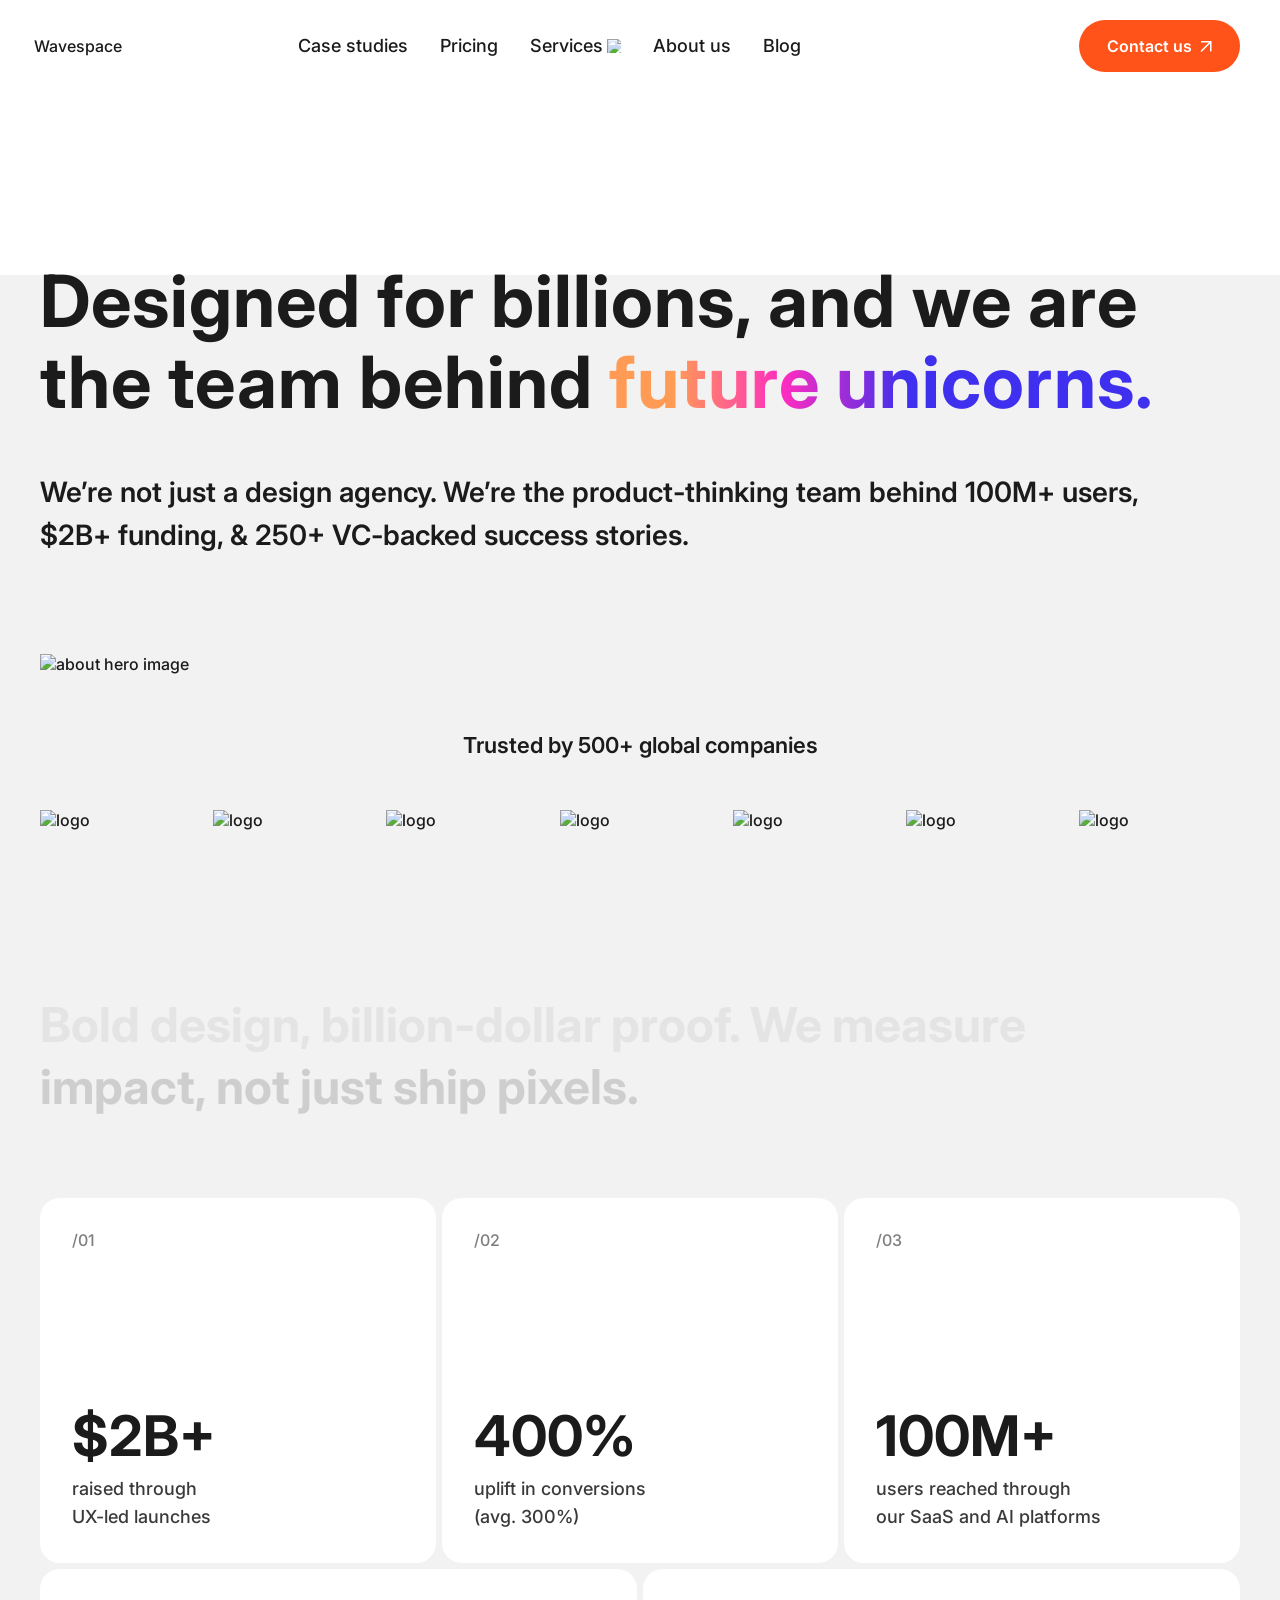
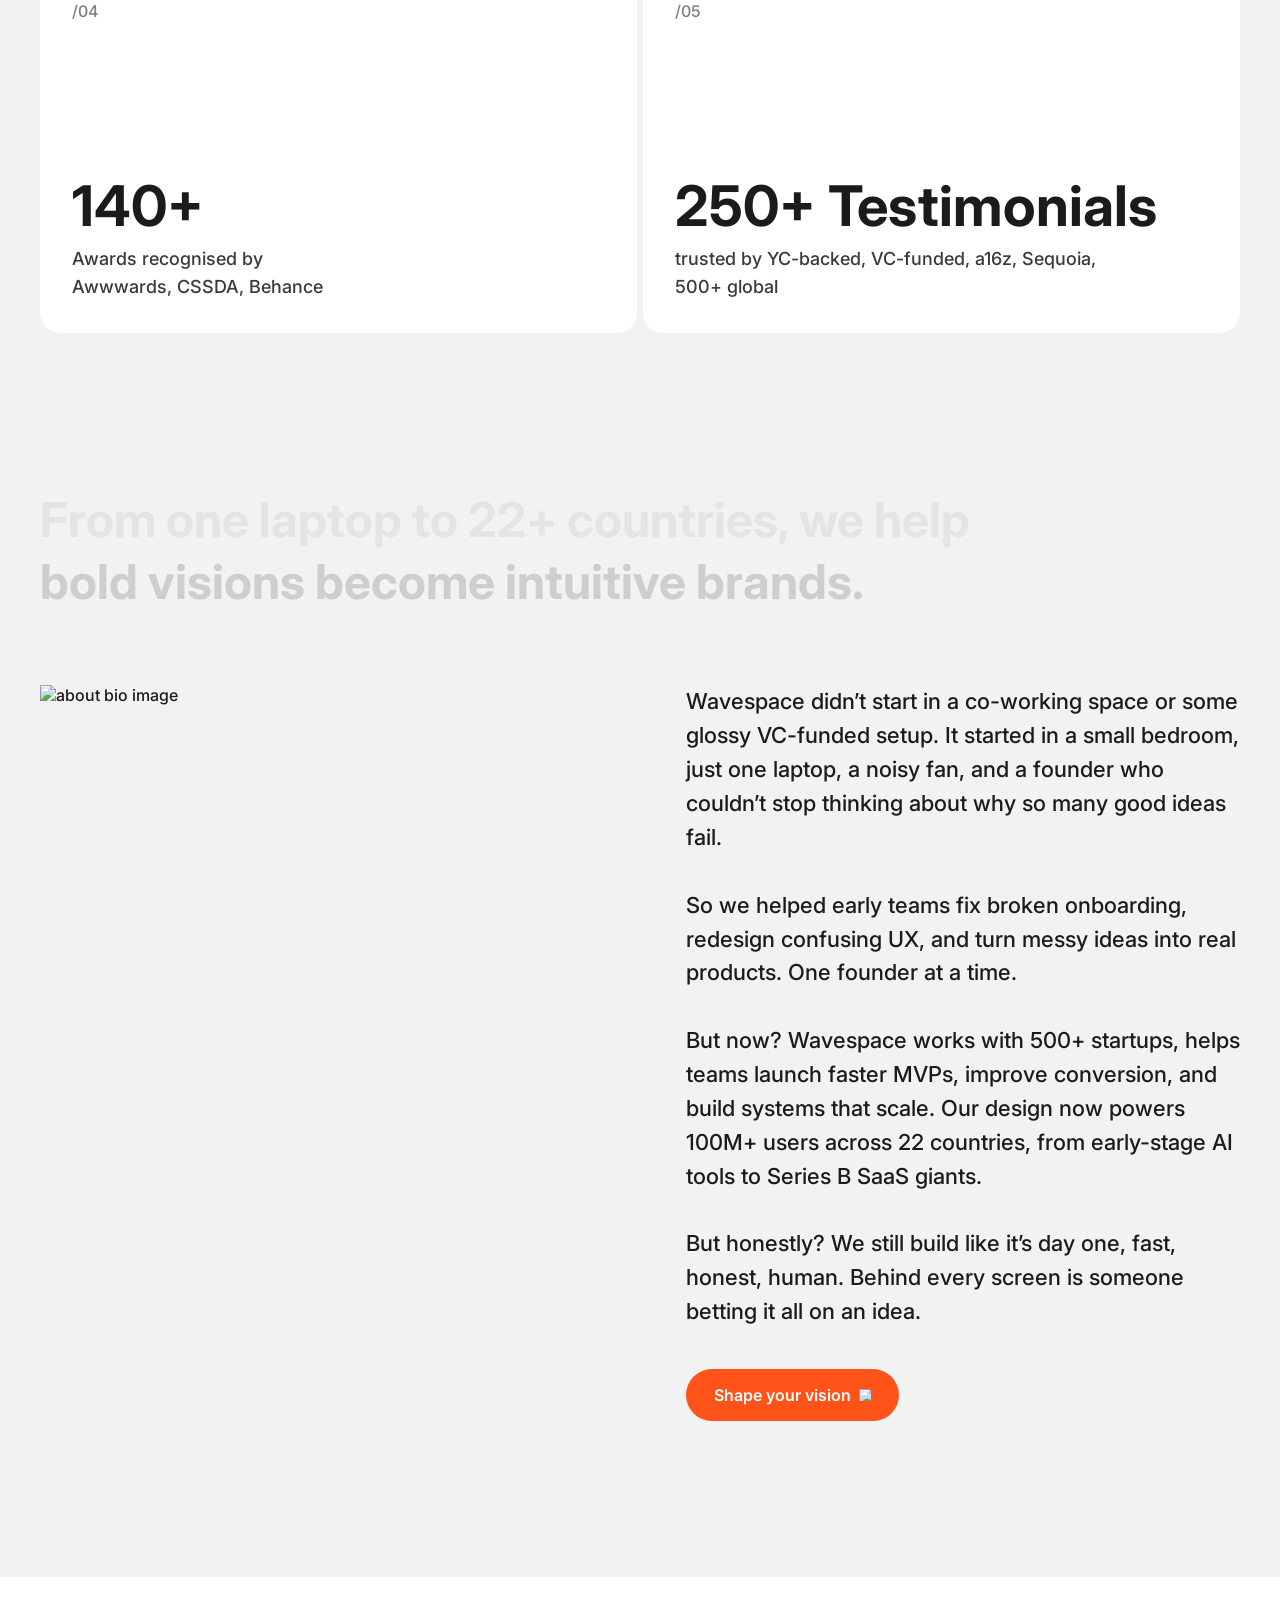
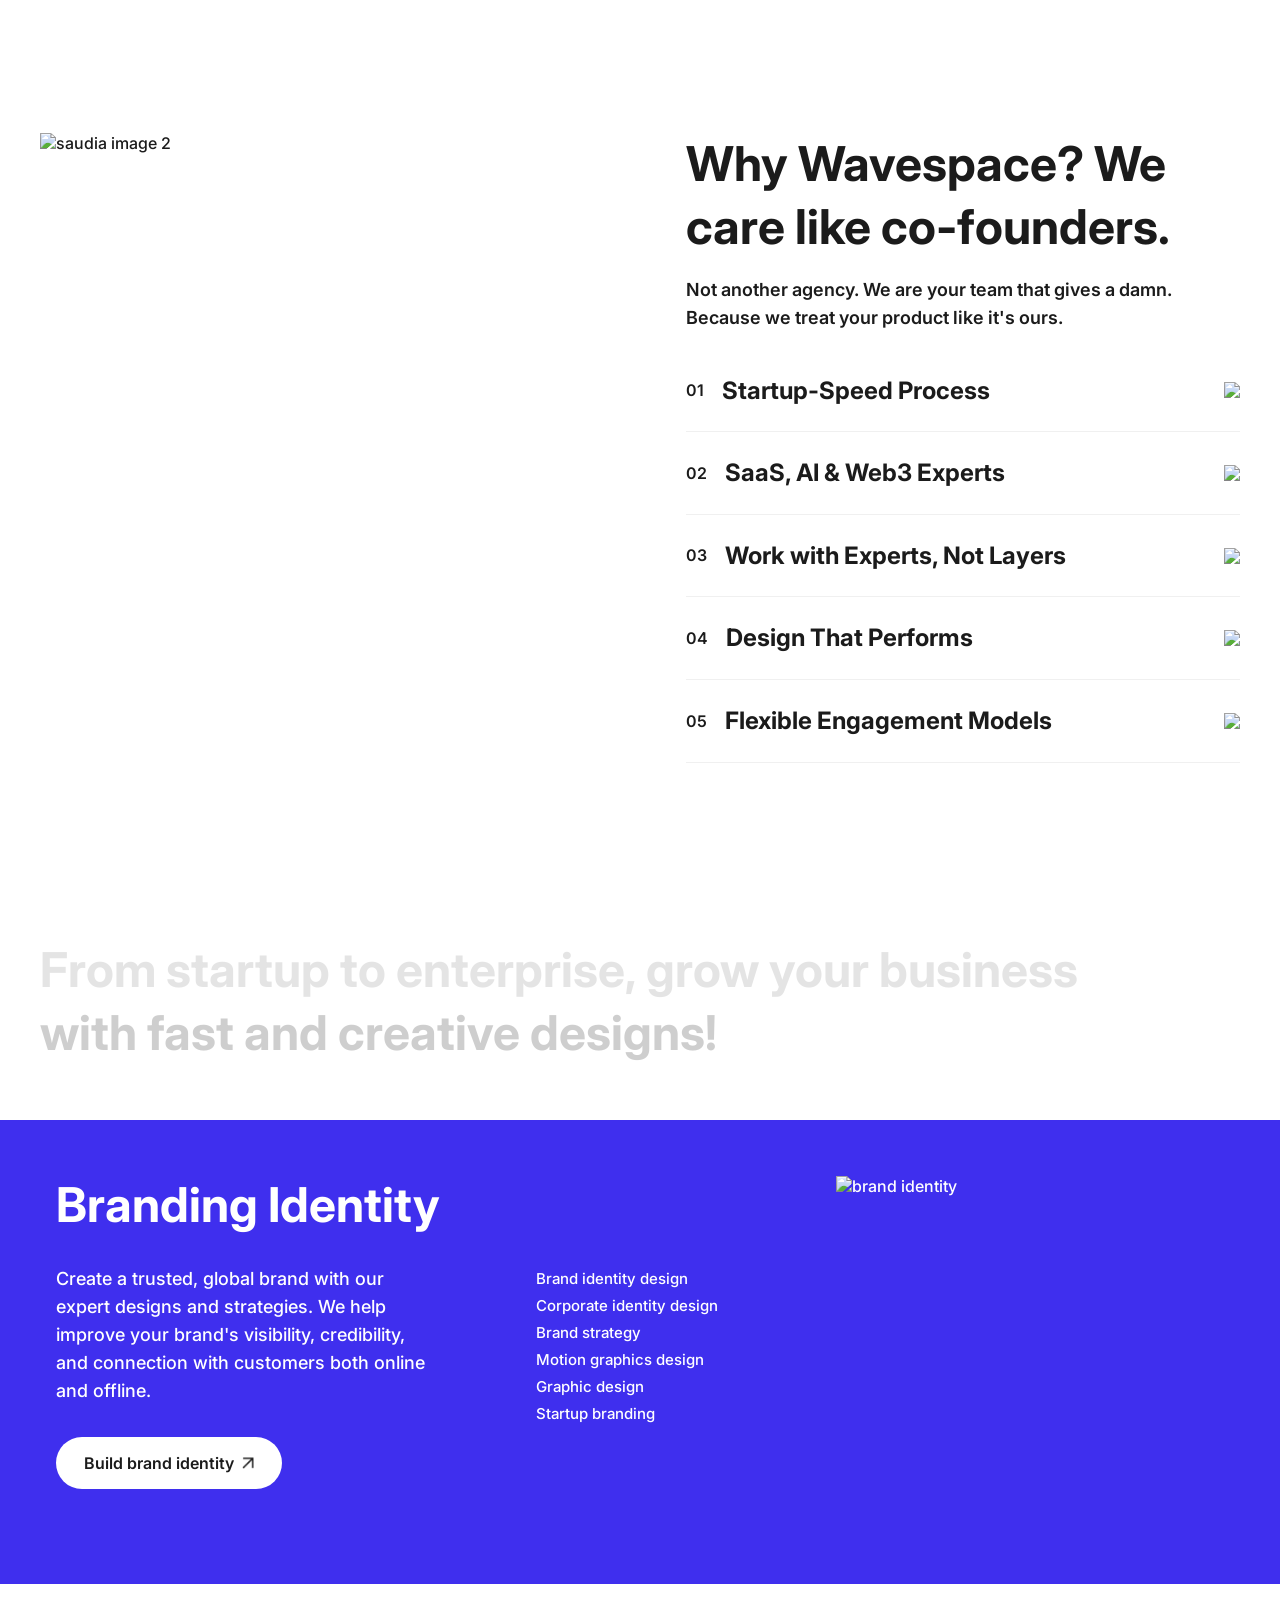
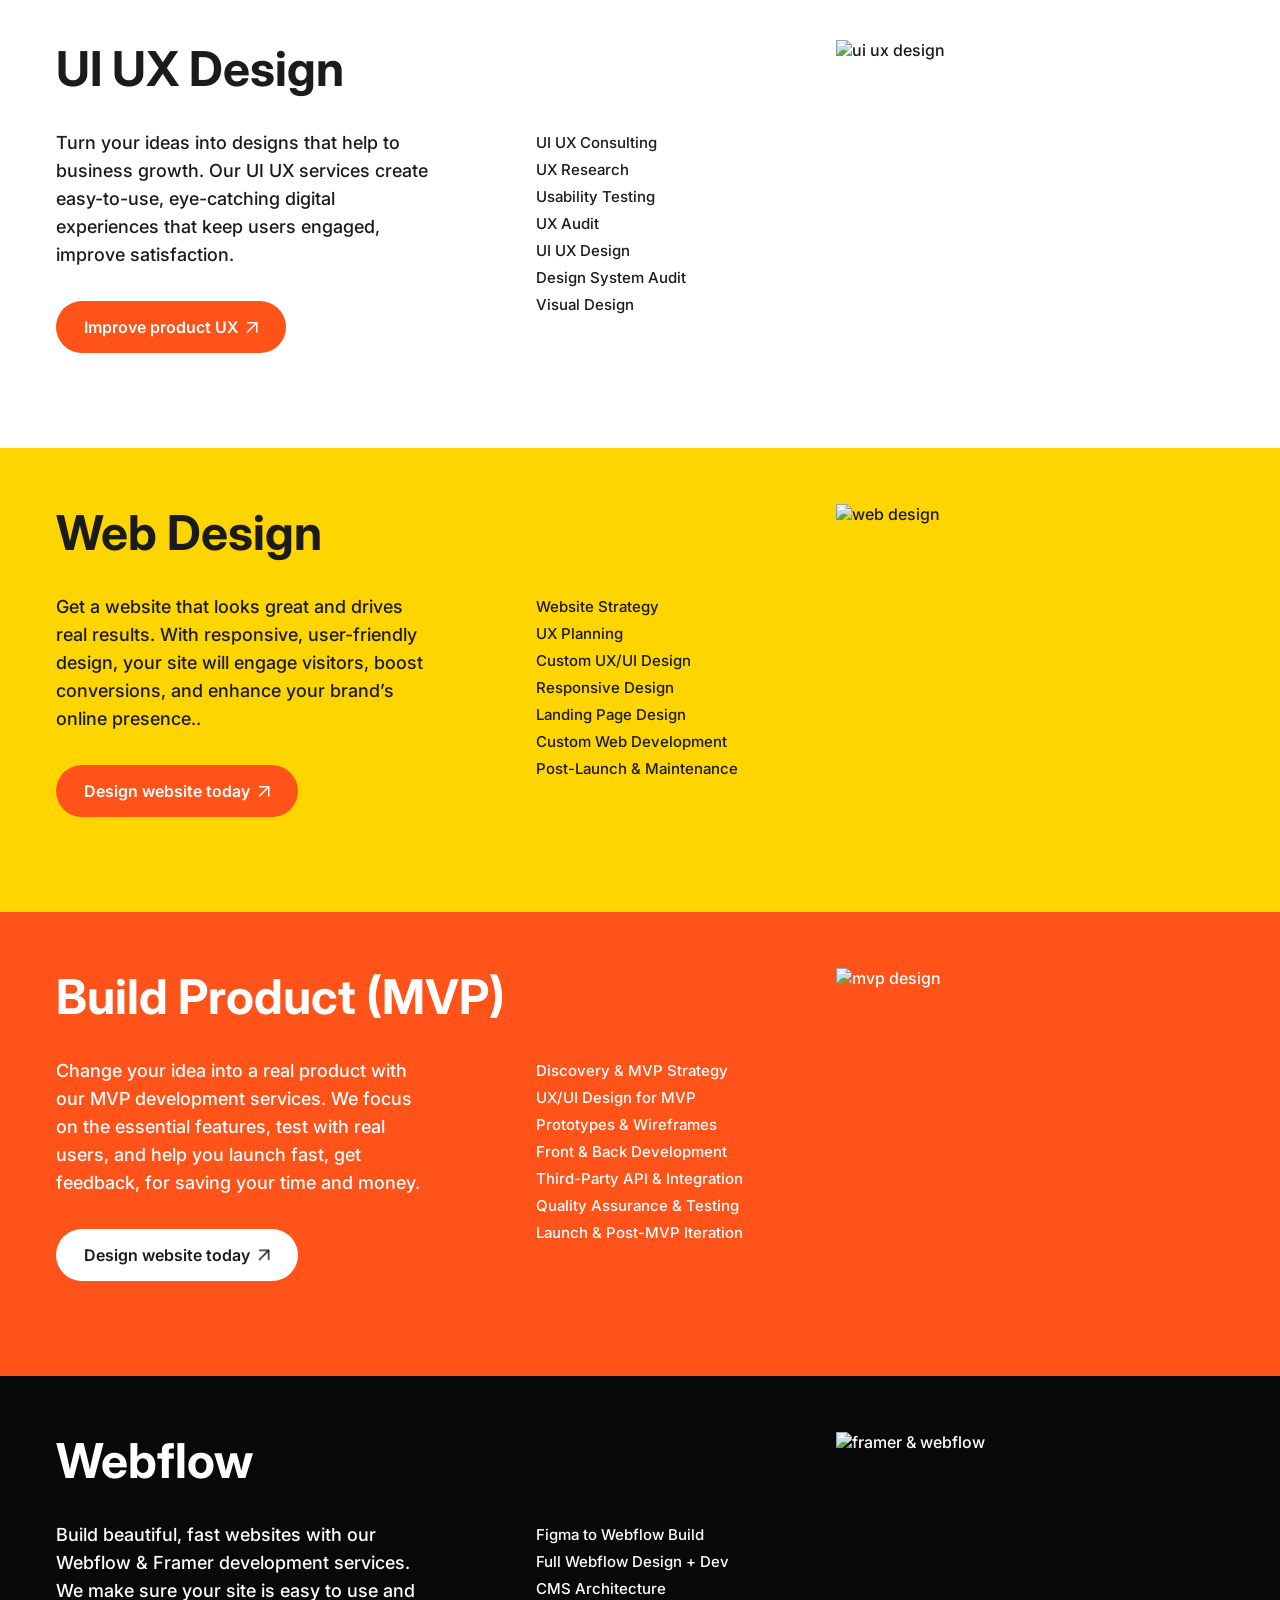
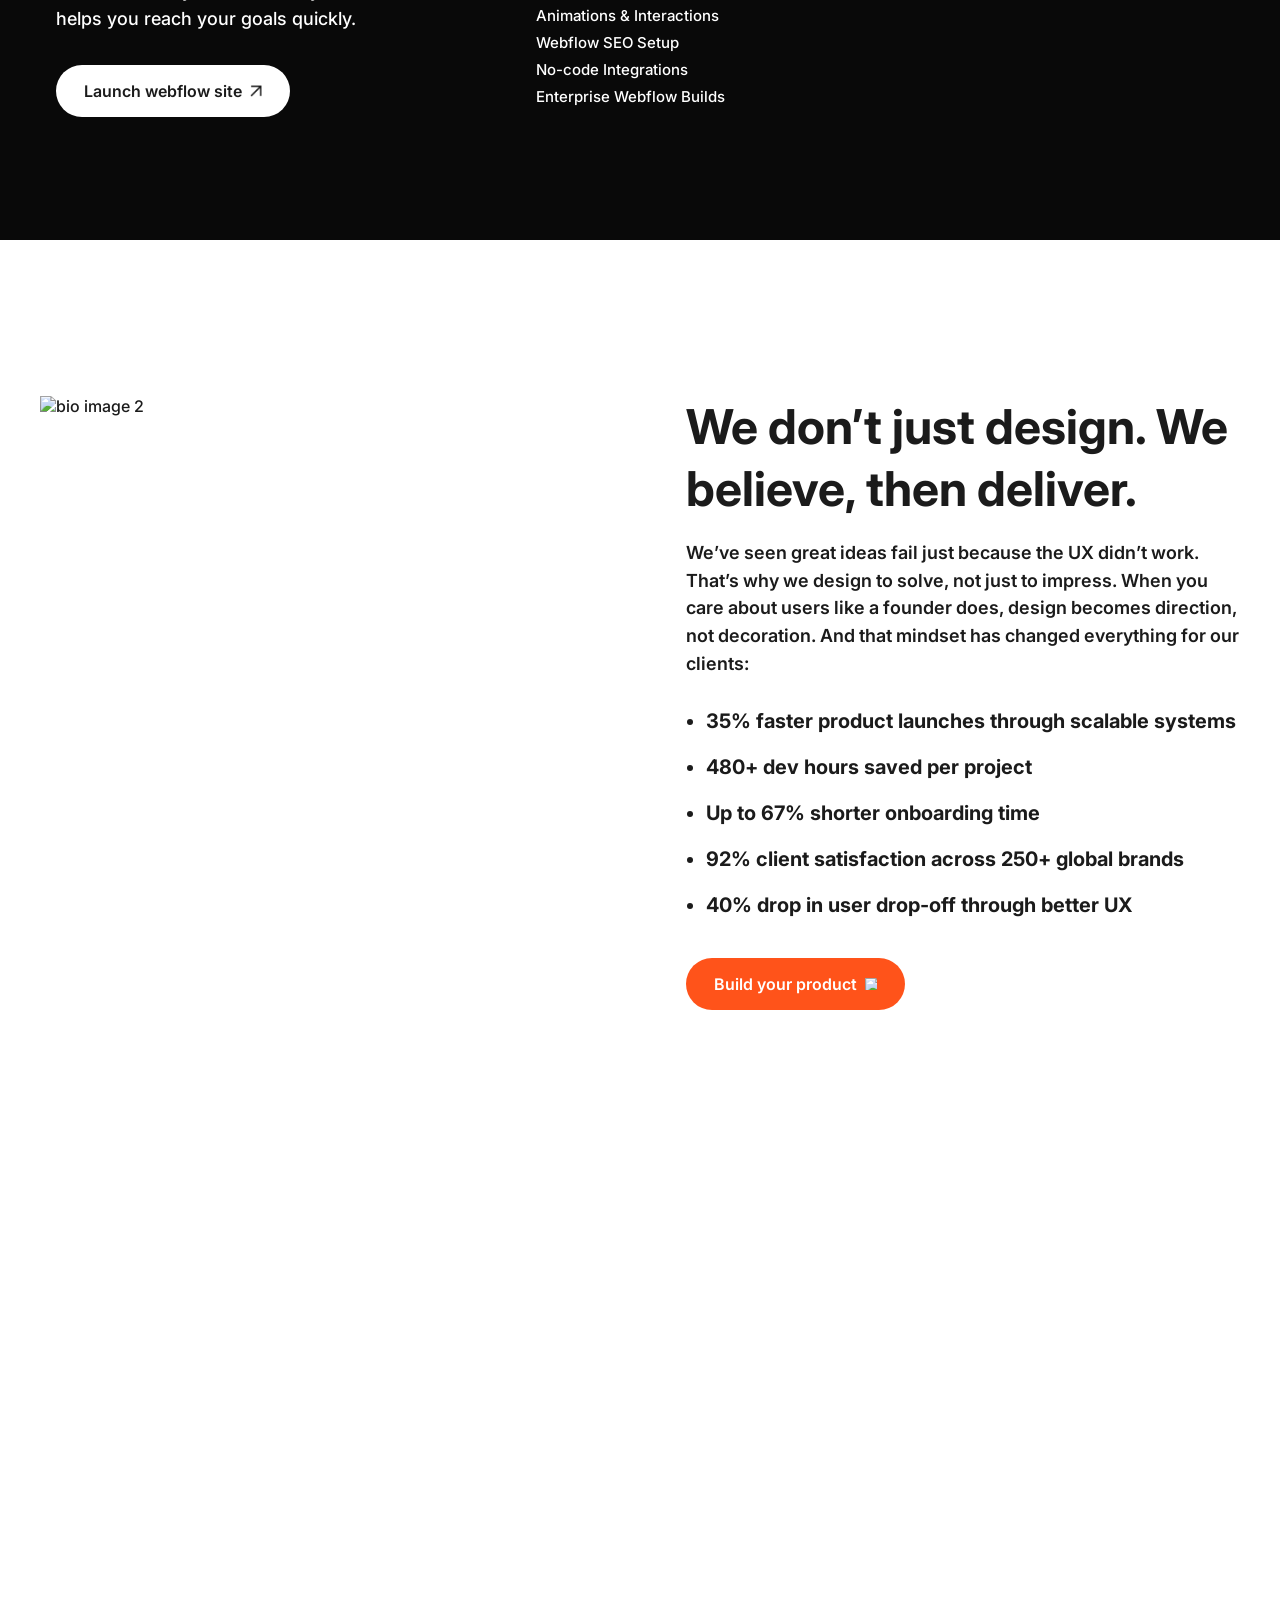
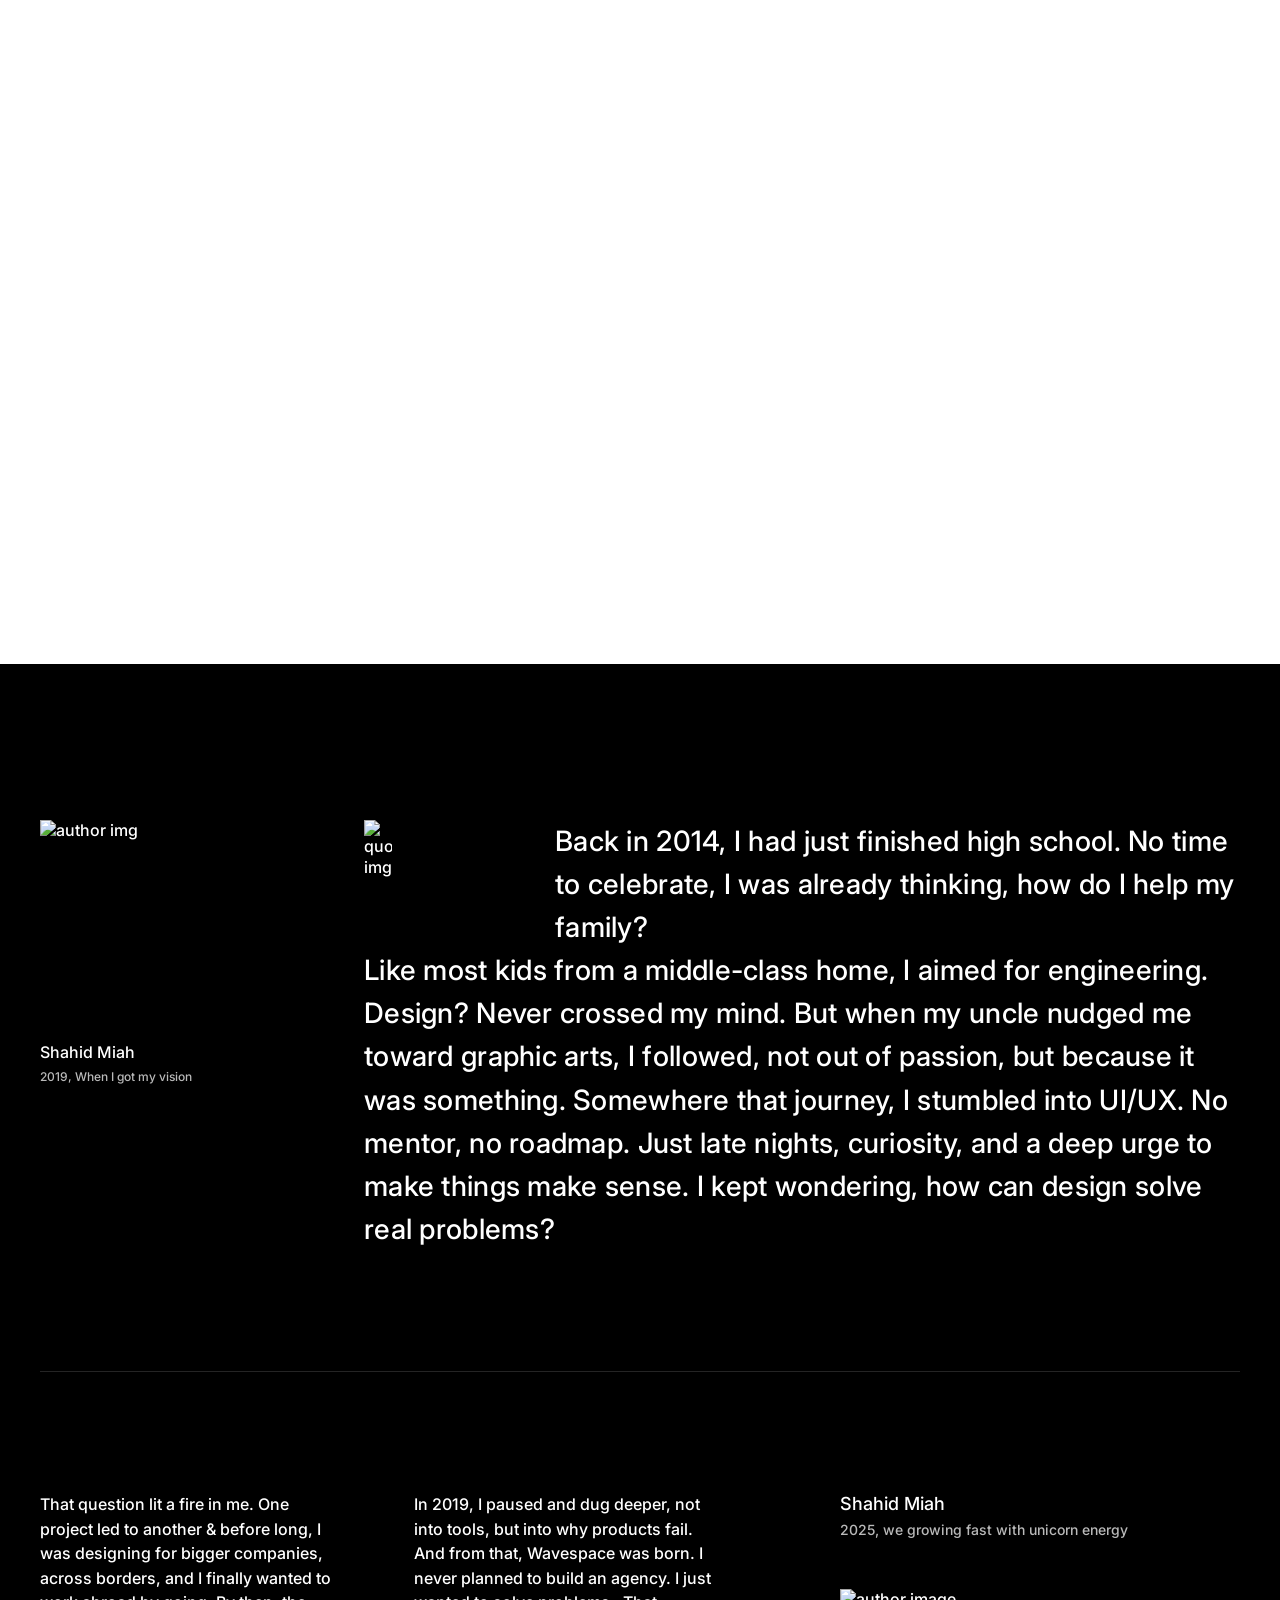
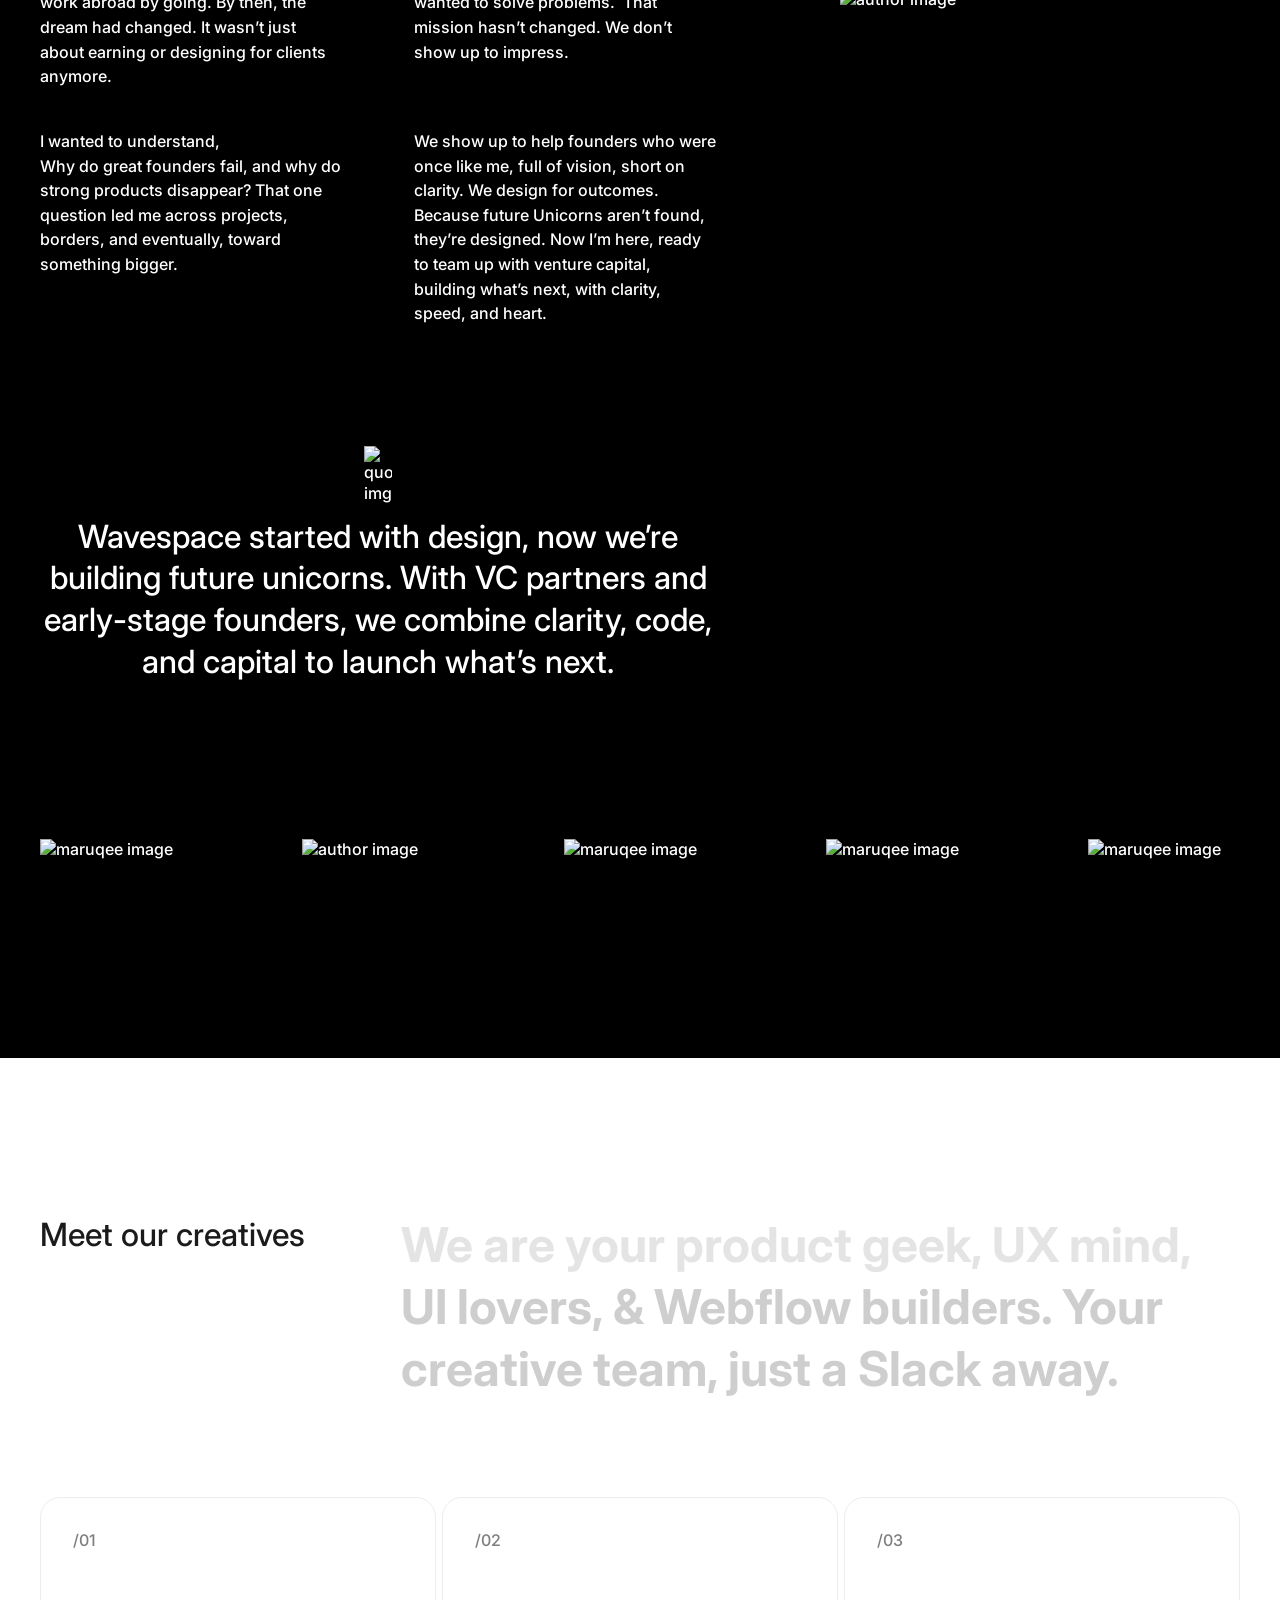
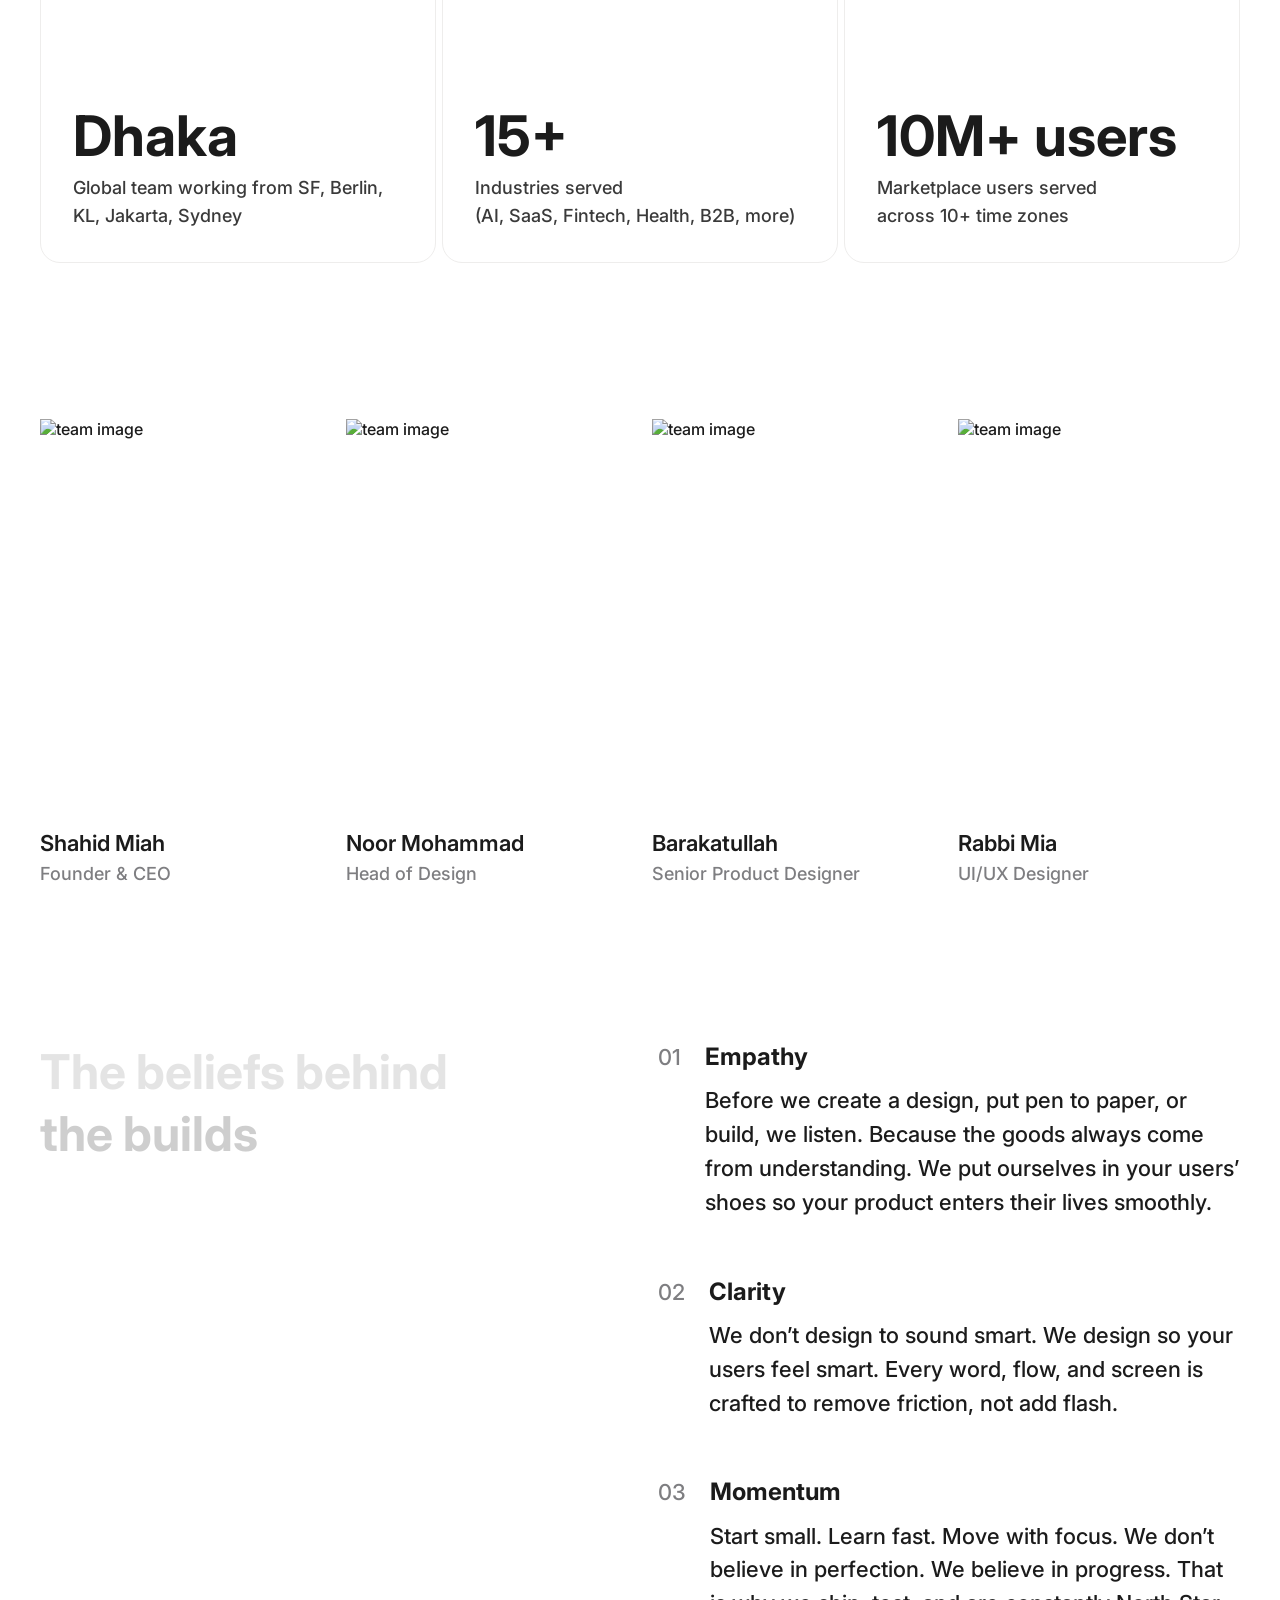
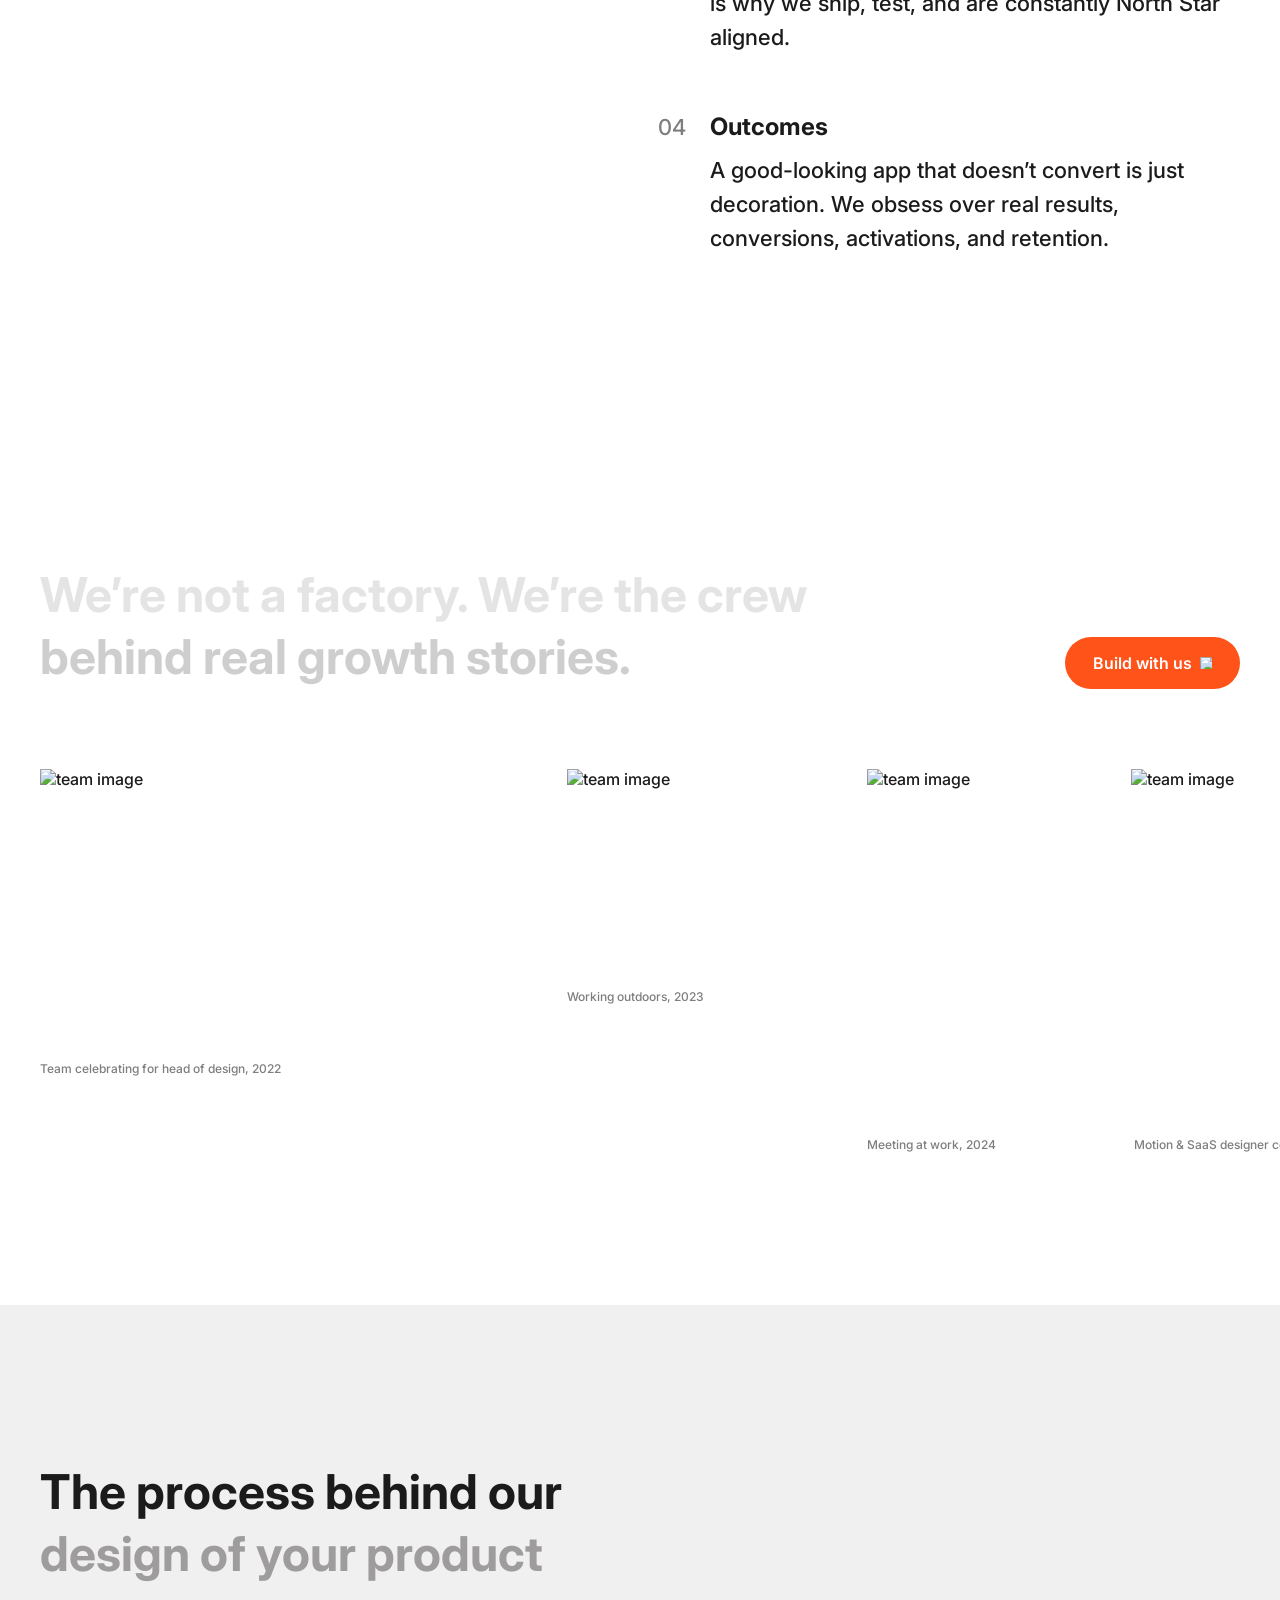
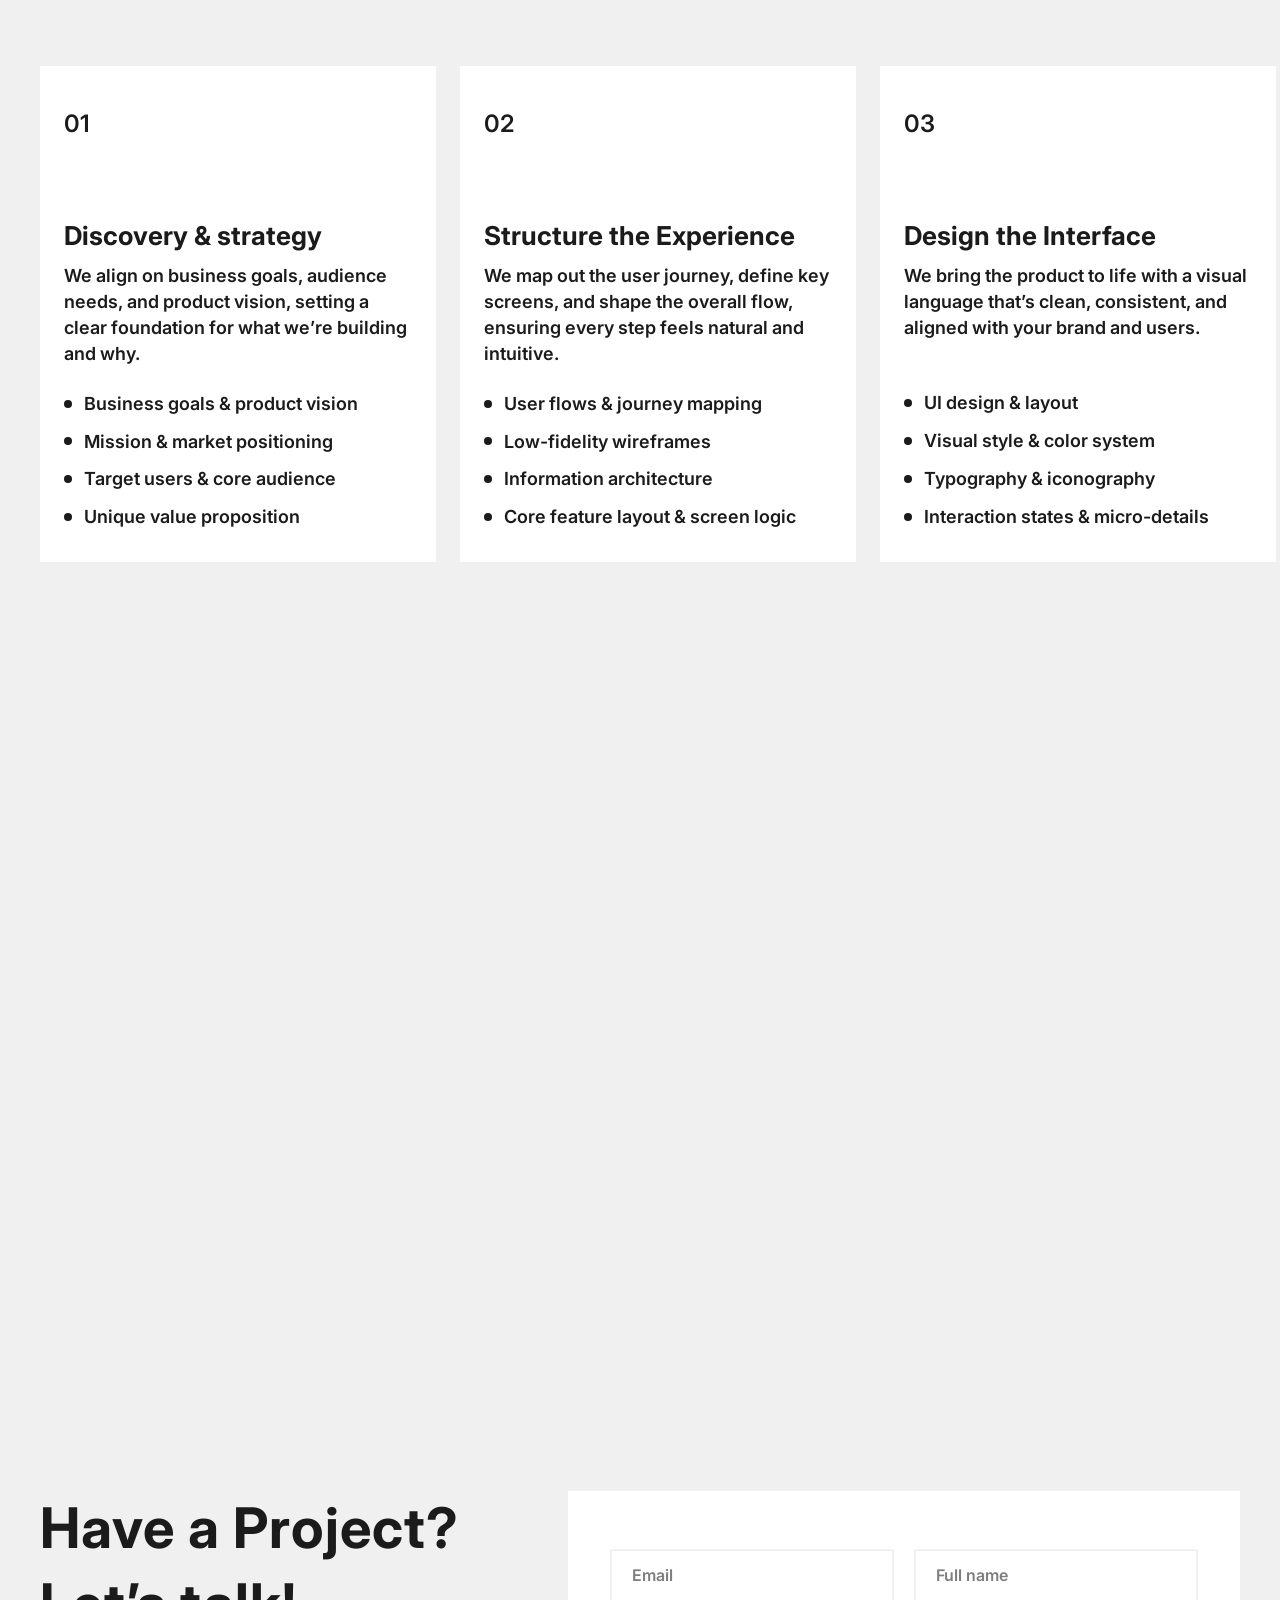
==== about-us.html @ 473cd85e "home page issue and about page design" ====
<!DOCTYPE html>
<html lang="en">
  <head>
    <meta charset="UTF-8" />
    <meta name="viewport" content="width=device-width, initial-scale=1.0" />
    <title>Document</title>
    <link rel="stylesheet" href="assests/css/swiper-bundle.min.css" />
    <link rel="stylesheet" href="assests/css/index.css" />
  </head>

  <body>
    <div class="navbar">
      <div class="container">
        <div class="navbar__wrapper">
          <div class="navbar__left">
            <a
              href="/"
              aria-label="logo"
              aria-current="page"
              class="navbar__logo navbar__logo navbar__logo--desktop w-inline-block w--current"
            >
              <div class="navbar__logo-text">Wavespace</div>
            </a>
            <nav role="navigation" class="navbar__menu w-navbar__menu">
              <a
                href="/case-studies"
                class="nav_link navbar__link--underline c__black w-inline-block"
              >
                <div>Case studies</div>
              </a>
              <a
                href="/subscription"
                class="nav_link navbar__link--underline c__black w-inline-block"
              >
                <div>Pricing</div>
              </a>
              <div
                data-delay="400"
                data-hover="true"
                class="nav-dropdown w-dropdown"
                style=""
              >
                <div
                  class="navbar__dropdown-toggle w-navbar__dropdown-toggle"
                  id="w-navbar__dropdown-toggle-0"
                  aria-controls="w-dropdown-list-0"
                  aria-haspopup="menu"
                  aria-expanded="false"
                  role="button"
                  tabindex="0"
                  fdprocessedid="cx8eu"
                >
                  <a
                    href="/services"
                    class="nav_link navbar__link--underline c__black w-inline-block"
                  >
                    <div stagger-link-text="">Services</div>
                    <img
                      loading="lazy"
                      src="https://cdn.prod.website-files.com/6655d16113e6966ef4eb1041/670038c677a4e9d6e7fa1963_Arrow.svg"
                      alt="Nav Arrow"
                      class="navbar__dropdown-icon"
                  /></a>
                </div>
                <nav
                  class="navbar__dropdown-list w-dropdown-list"
                  id="w-dropdown-list-0"
                  aria-labelledby="w-navbar__dropdown-toggle-0"
                >
                  <div class="navbar__dropdown-wrapper">
                    <div class="container container--dropdown">
                      <div class="navbar__dropdown-full-wrap">
                        <div class="navbar__dropdown-grid">
                          <div class="navbar__dropdown-collection w-dyn-list">
                            <div
                              role="list"
                              class="navbar__dropdown-items navbar__dropdown-items--first w-dyn-items"
                            >
                              <div role="listitem" class="w-dyn-item">
                                <a
                                  href="/services/ui-ux-design"
                                  class="navbar__dropdown-link w-inline-block"
                                  tabindex="0"
                                >
                                  <div class="navbar__dropdown-icon-wrap">
                                    <img
                                      loading="lazy"
                                      src="https://cdn.prod.website-files.com/6655d16113e6966ef4eb1054/6836903b745fbe3b183fb86e_UI%20UX%20Design.webp"
                                      alt=""
                                      class="navbar__dropdown-service-icon"
                                    />
                                  </div>
                                  <div class="navbar__dropdown-title-wrap">
                                    <div class="navbar__dropdown-title">
                                      UI UX Design
                                    </div>
                                    <div
                                      class="navbar__dropdown-underline"
                                    ></div>
                                  </div>
                                </a>
                              </div>
                              <div role="listitem" class="w-dyn-item">
                                <a
                                  href="/services/web-design"
                                  class="navbar__dropdown-link w-inline-block"
                                  tabindex="0"
                                >
                                  <div class="navbar__dropdown-icon-wrap">
                                    <img
                                      loading="lazy"
                                      src="https://cdn.prod.website-files.com/6655d16113e6966ef4eb1054/683690583c0eee7d11c88315_Web%20Design.webp"
                                      alt=""
                                      class="navbar__dropdown-service-icon"
                                    />
                                  </div>
                                  <div class="navbar__dropdown-title-wrap">
                                    <div class="navbar__dropdown-title">
                                      Web Design
                                    </div>
                                    <div
                                      class="navbar__dropdown-underline"
                                    ></div>
                                  </div>
                                </a>
                              </div>
                              <div role="listitem" class="w-dyn-item">
                                <a
                                  href="/services/digital-product-design"
                                  class="navbar__dropdown-link w-inline-block"
                                  tabindex="0"
                                >
                                  <div class="navbar__dropdown-icon-wrap">
                                    <img
                                      loading="lazy"
                                      src="https://cdn.prod.website-files.com/6655d16113e6966ef4eb1054/683690491328dfc31b6ecabf_Product%20Design.webp"
                                      alt=""
                                      class="navbar__dropdown-service-icon"
                                    />
                                  </div>
                                  <div class="navbar__dropdown-title-wrap">
                                    <div class="navbar__dropdown-title">
                                      Product Design
                                    </div>
                                    <div
                                      class="navbar__dropdown-underline"
                                    ></div>
                                  </div>
                                </a>
                              </div>
                              <div role="listitem" class="w-dyn-item">
                                <a
                                  href="/services/saas-design"
                                  class="navbar__dropdown-link w-inline-block"
                                  tabindex="0"
                                >
                                  <div class="navbar__dropdown-icon-wrap">
                                    <img
                                      loading="lazy"
                                      src="https://cdn.prod.website-files.com/6655d16113e6966ef4eb1054/6836906587dcbbcccc72a988_SaaS%20Design.webp"
                                      alt=""
                                      class="navbar__dropdown-service-icon"
                                    />
                                  </div>
                                  <div class="navbar__dropdown-title-wrap">
                                    <div class="navbar__dropdown-title">
                                      SaaS Design
                                    </div>
                                    <div
                                      class="navbar__dropdown-underline"
                                    ></div>
                                  </div>
                                </a>
                              </div>
                              <div role="listitem" class="w-dyn-item">
                                <a
                                  href="/services/brand-identity-design"
                                  class="navbar__dropdown-link w-inline-block"
                                  tabindex="0"
                                >
                                  <div class="navbar__dropdown-icon-wrap">
                                    <img
                                      loading="lazy"
                                      src="https://cdn.prod.website-files.com/6655d16113e6966ef4eb1054/68369070a2442bd9eb9176db_Branding.webp"
                                      alt=""
                                      class="navbar__dropdown-service-icon"
                                    />
                                  </div>
                                  <div class="navbar__dropdown-title-wrap">
                                    <div class="navbar__dropdown-title">
                                      Branding
                                    </div>
                                    <div
                                      class="navbar__dropdown-underline"
                                    ></div>
                                  </div>
                                </a>
                              </div>
                              <div role="listitem" class="w-dyn-item">
                                <a
                                  href="/services/ux-audit"
                                  class="navbar__dropdown-link w-inline-block"
                                  tabindex="0"
                                >
                                  <div class="navbar__dropdown-icon-wrap">
                                    <img
                                      loading="lazy"
                                      src="https://cdn.prod.website-files.com/6655d16113e6966ef4eb1054/683690292a16778c83ac5fa3_UX%20Audit.webp"
                                      alt=""
                                      class="navbar__dropdown-service-icon"
                                    />
                                  </div>
                                  <div class="navbar__dropdown-title-wrap">
                                    <div class="navbar__dropdown-title">
                                      UX Audit
                                    </div>
                                    <div
                                      class="navbar__dropdown-underline"
                                    ></div>
                                  </div>
                                </a>
                              </div>
                            </div>
                          </div>
                          <div class="navbar__dropdown-collection w-dyn-list">
                            <div
                              role="list"
                              class="navbar__dropdown-items navbar__dropdown-items--second w-dyn-items"
                            >
                              <div role="listitem" class="w-dyn-item">
                                <a
                                  href="/services/mobile-app-design"
                                  class="navbar__dropdown-link w-inline-block"
                                  tabindex="0"
                                >
                                  <div class="navbar__dropdown-icon-wrap">
                                    <img
                                      loading="lazy"
                                      src="https://cdn.prod.website-files.com/6655d16113e6966ef4eb1054/6836901efb01969a2f59e7e3_Mobile%20App%20Design.webp"
                                      alt=""
                                      class="navbar__dropdown-service-icon"
                                    />
                                  </div>
                                  <div class="navbar__dropdown-title-wrap">
                                    <div class="navbar__dropdown-title">
                                      Mobile App
                                    </div>
                                    <div
                                      class="navbar__dropdown-underline"
                                    ></div>
                                  </div>
                                </a>
                              </div>
                              <div role="listitem" class="w-dyn-item">
                                <a
                                  href="/services/design-systems"
                                  class="navbar__dropdown-link w-inline-block"
                                  tabindex="0"
                                >
                                  <div class="navbar__dropdown-icon-wrap">
                                    <img
                                      loading="lazy"
                                      src="https://cdn.prod.website-files.com/6655d16113e6966ef4eb1054/68368fb0aa56695712596484_Design%20System.webp"
                                      alt=""
                                      class="navbar__dropdown-service-icon"
                                    />
                                  </div>
                                  <div class="navbar__dropdown-title-wrap">
                                    <div class="navbar__dropdown-title">
                                      Design System
                                    </div>
                                    <div
                                      class="navbar__dropdown-underline"
                                    ></div>
                                  </div>
                                </a>
                              </div>
                              <div role="listitem" class="w-dyn-item">
                                <a
                                  href="/services/webflow"
                                  class="navbar__dropdown-link w-inline-block"
                                  tabindex="0"
                                >
                                  <div class="navbar__dropdown-icon-wrap">
                                    <img
                                      loading="lazy"
                                      src="https://cdn.prod.website-files.com/6655d16113e6966ef4eb1054/68368f90be6aaf31883e6dea_Webflow%20Development.webp"
                                      alt=""
                                      class="navbar__dropdown-service-icon"
                                    />
                                  </div>
                                  <div class="navbar__dropdown-title-wrap">
                                    <div class="navbar__dropdown-title">
                                      Webflow
                                    </div>
                                    <div
                                      class="navbar__dropdown-underline"
                                    ></div>
                                  </div>
                                </a>
                              </div>
                              <div role="listitem" class="w-dyn-item">
                                <a
                                  href="/services/mvp-development"
                                  class="navbar__dropdown-link w-inline-block"
                                  tabindex="0"
                                >
                                  <div class="navbar__dropdown-icon-wrap">
                                    <img
                                      loading="lazy"
                                      src="https://cdn.prod.website-files.com/6655d16113e6966ef4eb1054/68368f7a7c85c08d30faf83c_MVP%20Design.webp"
                                      alt=""
                                      class="navbar__dropdown-service-icon"
                                    />
                                  </div>
                                  <div class="navbar__dropdown-title-wrap">
                                    <div class="navbar__dropdown-title">
                                      Build Product (MVP)
                                    </div>
                                    <div
                                      class="navbar__dropdown-underline"
                                    ></div>
                                  </div>
                                </a>
                              </div>
                              <div role="listitem" class="w-dyn-item">
                                <a
                                  href="/services/conversion-rate-cro"
                                  class="navbar__dropdown-link w-inline-block"
                                  tabindex="0"
                                >
                                  <div class="navbar__dropdown-icon-wrap">
                                    <img
                                      loading="lazy"
                                      src="https://cdn.prod.website-files.com/6655d16113e6966ef4eb1054/68368f3d0880f5995ef214c7_CRO.webp"
                                      alt=""
                                      class="navbar__dropdown-service-icon"
                                    />
                                  </div>
                                  <div class="navbar__dropdown-title-wrap">
                                    <div class="navbar__dropdown-title">
                                      Conversion Rate... (CRO)
                                    </div>
                                    <div
                                      class="navbar__dropdown-underline"
                                    ></div>
                                  </div>
                                </a>
                              </div>
                            </div>
                          </div>
                          <div class="navbar__dropdown-banner">
                            <img
                              width="22"
                              loading="lazy"
                              alt="wavespace icon logo"
                              src="https://cdn.prod.website-files.com/6655d16113e6966ef4eb1041/66c4eb4edfe1f08711d20ca9_w.svg"
                              class="navbar__dropdown-banner-icon"
                            />
                            <div class="navbar__dropdown-banner-title">
                              Subscription Services
                            </div>
                            <div class="navbar__dropdown-banner-text">
                              One subscription, unlimited design requests for
                              your business.
                            </div>
                            <a
                              href="/subscription"
                              class="btns btn_primary dd w-inline-block"
                              tabindex="0"
                            >
                              <div class="btn-text">Contact Us</div>
                              <div class="bp_icon-wrap dd">
                                <div class="btn_icon_wrapper">
                                  <img
                                    width="22.5"
                                    loading="lazy"
                                    alt="btn icon"
                                    src="assests/img/icons/small-arrow.webp"
                                    class="bp_icon"
                                  /><img
                                    width="28"
                                    loading="lazy"
                                    alt="btn arrow icon"
                                    src="assests/img/icons/small-white-arrow.webp"
                                    class="bp_icon ab"
                                  />
                                </div>
                              </div>
                              <div class="bp_hover-bg"></div>
                            </a>
                          </div>
                        </div>
                      </div>
                    </div>
                  </div>
                </nav>
              </div>
              <a
                href="/about"
                class="nav_link navbar__link--underline c__black w-inline-block"
              >
                <div>About us</div>
              </a>
              <a
                href="/blog"
                class="nav_link navbar__link--underline c__black w-inline-block"
              >
                <div>Blog</div>
              </a>
            </nav>
          </div>
          <div class="navbar__menu-btn-wrap">
            <div class="z-index-top">
              <a href="/contact" class="btns btn_primary">
                <div class="btn-text">Contact us</div>
                <div class="bp_icon-wrap">
                  <div class="btn_icon_wrapper">
                    <img
                      src="assests/img/icons/small-arrow.webp"
                      alt="btn icon"
                      class="bp_icon"
                    />
                    <img
                      src="assests/img/icons/small-white-arrow.webp"
                      alt="btn arrow icon"
                      class="bp_icon ab"
                    />
                  </div>
                </div>
                <div class="bp_hover-bg"></div>
              </a>
            </div>
            <div class="nav_menu_icon-wrap">
              <img
                width="40"
                loading="lazy"
                alt="mernu icon"
                src="https://cdn.prod.website-files.com/6655d16113e6966ef4eb1041/67bfffa91f46b7f572939794_Menu.webp"
                class="nv_menu-icon"
              />
              <div class="nav_menu-text">Menu</div>
            </div>
          </div>
        </div>
      </div>
      <div class="navbar-mobile">
        <div class="navbar-mobile__wrapper">
          <div class="navbar-mobile__top">
            <a
              href="/"
              aria-label="logo"
              aria-current="page"
              class="navbar__logo navbar__logo--mobile w-inline-block w--current"
            >
              <div class="navbar__logo-text">Wavespace</div>
              <img
                width="70"
                loading="lazy"
                alt="wavespace"
                src="https://cdn.prod.website-files.com/6655d16113e6966ef4eb1041/67c006d6e5a6d934bf86aa05_Group.webp"
                class="navbar__logo-svg"
            /></a>
            <div class="navbar-mobile__close">
              <img
                width="40"
                loading="lazy"
                alt="menu close btn icon"
                src="https://cdn.prod.website-files.com/6655d16113e6966ef4eb1041/67c0014c21135db946c2b8b1_close-fill.webp"
                class="navbar-mobile__close-icon"
              />
              <div class="navbar-mobile__close-text">Close</div>
            </div>
          </div>
          <div class="navbar-mobile__menu">
            <a href="/case-studies" class="navbar-mobile__link">Case studies</a
            ><a href="/subscription" class="navbar-mobile__link">Pricing</a
            ><a href="/services" class="navbar-mobile__link">Services</a
            ><a href="/about" class="navbar-mobile__link">About us</a>
            <a href="/blog" class="navbar-mobile__link">Blog</a>
          </div>
          <div class="navbar-mobile__contact">
            <a
              href="/contact"
              class="navbar-mobile__contact-btn w-inline-block"
            >
              <div class="navbar-mobile__contact-text">Contact US</div>
              <div class="navbar-mobile__contact-icon-wrap">
                <img
                  width="28"
                  loading="lazy"
                  alt="btn arrow icon"
                  src="assests/img/icons/btn-icon-black.webp"
                  class="navbar-mobile__contact-icon"
                />
              </div>
            </a>
          </div>
        </div>
      </div>
    </div>

    <div id="smooth-wrapper">
      <div id="smooth-content">
        <section class="about_hero-sec">
          <div class="container is_about-hero">
            <h1 class="about_h1-heading">
              Designed for billions, and we are the team behind
              <span class="about_h1-span">future unicorns.</span>
            </h1>
            <div class="about_hero_para-wrap">
              <p class="about_hero-para">
                We’re not just a design agency. We’re the product-thinking team
                behind 100M+ users, $2B+ funding, &amp; 250+ VC-backed success
                stories.
              </p>
            </div>
            <img
              src="https://cdn.prod.website-files.com/6655d16113e6966ef4eb1041/687a50ee646e782faa8f6e1c_Rectangle%2018299.webp"
              loading="lazy"
              width="1296"
              sizes="(max-width: 1439px) 100vw, 1296px"
              alt="about hero image"
              srcset="
                https://cdn.prod.website-files.com/6655d16113e6966ef4eb1041/687a50ee646e782faa8f6e1c_Rectangle%2018299-p-500.webp   500w,
                https://cdn.prod.website-files.com/6655d16113e6966ef4eb1041/687a50ee646e782faa8f6e1c_Rectangle%2018299-p-800.webp   800w,
                https://cdn.prod.website-files.com/6655d16113e6966ef4eb1041/687a50ee646e782faa8f6e1c_Rectangle%2018299-p-1080.webp 1080w,
                https://cdn.prod.website-files.com/6655d16113e6966ef4eb1041/687a50ee646e782faa8f6e1c_Rectangle%2018299-p-1600.webp 1600w,
                https://cdn.prod.website-files.com/6655d16113e6966ef4eb1041/687a50ee646e782faa8f6e1c_Rectangle%2018299-p-2000.webp 2000w,
                https://cdn.prod.website-files.com/6655d16113e6966ef4eb1041/687a50ee646e782faa8f6e1c_Rectangle%2018299.webp        2592w
              "
              class="about_hero-img"
            />
            <div class="about_bg-div"></div>
          </div>
        </section>
        <!-- marquee start -->
        <div class="marquee_bg">
          <section class="sponsor_section home">
            <div class="container is_marquee">
              <div class="sponsor_label">Trusted by 500+ global companies</div>
              <div class="sponsor_company">
                <div class="sponsor_child">
                  <img
                    width="153"
                    height="32"
                    alt="logo"
                    src="https://cdn.prod.website-files.com/6655d16113e6966ef4eb1041/679b762146082a7d5f20291f_Door2day-1.webp"
                    loading="lazy"
                    class="marquee_img"
                  />
                  <img
                    width="104"
                    height="32"
                    alt="logo"
                    src="https://cdn.prod.website-files.com/6655d16113e6966ef4eb1041/679b761ff0cb7ef9ce4f460a_Aisa.webp"
                    loading="lazy"
                    class="marquee_img"
                  />
                  <img
                    width="89"
                    height="32"
                    alt="logo"
                    src="https://cdn.prod.website-files.com/6655d16113e6966ef4eb1041/679b761f26fba51b352113d3_Door2day.webp"
                    loading="lazy"
                    class="marquee_img"
                  />
                  <img
                    width="93"
                    height="32"
                    alt="logo"
                    src="https://cdn.prod.website-files.com/6655d16113e6966ef4eb1041/679b761f9dcb6eaedc1fc6a4_Door2day-3.webp"
                    loading="lazy"
                    class="marquee_img"
                  />
                  <img
                    width="63"
                    height="32"
                    alt="logo"
                    src="https://cdn.prod.website-files.com/6655d16113e6966ef4eb1041/679b761f3a2124867972d8cc_Door2day-4.webp"
                    loading="lazy"
                    class="marquee_img"
                  />
                  <img
                    width="63"
                    height="32"
                    alt="logo"
                    src="https://cdn.prod.website-files.com/6655d16113e6966ef4eb1041/679b761cd11c374c8ab434c8_Door2day-5.webp"
                    loading="lazy"
                    class="marquee_img"
                  />
                  <img
                    width="88"
                    height="32"
                    alt="logo"
                    src="https://cdn.prod.website-files.com/6655d16113e6966ef4eb1041/679b761c7282e0a9ae19291d_Door2day-7.webp"
                    loading="lazy"
                    class="marquee_img"
                  />
                  <img
                    width="91"
                    height="32"
                    alt="logo"
                    src="https://cdn.prod.website-files.com/6655d16113e6966ef4eb1041/679b761ccb09b3c622b7b1d6_Door2day-2.webp"
                    loading="lazy"
                    class="marquee_img"
                  />
                  <img
                    width="83"
                    height="32"
                    alt="logo"
                    src="https://cdn.prod.website-files.com/6655d16113e6966ef4eb1041/679b761ce9b9ad0339c9f476_Door2day-6.webp"
                    loading="lazy"
                    class="marquee_img"
                  />
                  <img
                    width="144"
                    height="32"
                    alt="logo"
                    src="https://cdn.prod.website-files.com/6655d16113e6966ef4eb1041/679b761b10de1189f2570d48_Door2day-9.webp"
                    loading="lazy"
                    class="marquee_img"
                  />
                  <img
                    width="152.5"
                    height="32"
                    alt="logo"
                    src="https://cdn.prod.website-files.com/6655d16113e6966ef4eb1041/679b761bdd06dbd924b42ab6_Kodezi.webp"
                    loading="lazy"
                    class="marquee_img"
                  />
                  <img
                    loading="lazy"
                    height="32"
                    alt="logo"
                    src="https://cdn.prod.website-files.com/6655d16113e6966ef4eb1041/679b761b68ed600e8a574ce1_Door2day-8.webp"
                    class="marquee_img"
                  />
                  <img
                    width="109"
                    height="32"
                    alt="logo"
                    src="https://cdn.prod.website-files.com/6655d16113e6966ef4eb1041/679b761b3a2124867972d4ff_Mavis.webp"
                    loading="lazy"
                    class="marquee_img"
                  />
                  <img
                    width="119"
                    height="32"
                    alt="logo"
                    src="https://cdn.prod.website-files.com/6655d16113e6966ef4eb1041/679b76196ee14a2f932cfc50_Ladepuls.webp"
                    loading="lazy"
                    class="marquee_img"
                  />
                  <img
                    width="109"
                    height="32"
                    alt="logo"
                    src="https://cdn.prod.website-files.com/6655d16113e6966ef4eb1041/679b76198416189108165afa_Mavis-1.webp"
                    loading="lazy"
                    class="marquee_img"
                  />
                  <img
                    width="109"
                    height="32"
                    alt="logo"
                    src="https://cdn.prod.website-files.com/6655d16113e6966ef4eb1041/679b76199cf66dcce5e15f34_Mavis-2.webp"
                    loading="lazy"
                    class="marquee_img"
                  />
                  <img
                    width="112.5"
                    height="32"
                    alt="logo"
                    src="https://cdn.prod.website-files.com/6655d16113e6966ef4eb1041/679b7619fb5ada9697121edb_Kodezi-1.webp"
                    loading="lazy"
                    class="marquee_img"
                  />
                </div>
                <div class="sponsor_child">
                  <img
                    width="153"
                    height="32"
                    alt="logo"
                    src="https://cdn.prod.website-files.com/6655d16113e6966ef4eb1041/679b762146082a7d5f20291f_Door2day-1.webp"
                    loading="lazy"
                    class="marquee_img"
                  />
                  <img
                    width="104"
                    height="32"
                    alt="logo"
                    src="https://cdn.prod.website-files.com/6655d16113e6966ef4eb1041/679b761ff0cb7ef9ce4f460a_Aisa.webp"
                    loading="lazy"
                    class="marquee_img"
                  />
                  <img
                    width="89"
                    height="32"
                    alt="logo"
                    src="https://cdn.prod.website-files.com/6655d16113e6966ef4eb1041/679b761f26fba51b352113d3_Door2day.webp"
                    loading="lazy"
                    class="marquee_img"
                  />
                  <img
                    width="93"
                    height="32"
                    alt="logo"
                    src="https://cdn.prod.website-files.com/6655d16113e6966ef4eb1041/679b761f9dcb6eaedc1fc6a4_Door2day-3.webp"
                    loading="lazy"
                    class="marquee_img"
                  />
                  <img
                    width="63"
                    height="32"
                    alt="logo"
                    src="https://cdn.prod.website-files.com/6655d16113e6966ef4eb1041/679b761f3a2124867972d8cc_Door2day-4.webp"
                    loading="lazy"
                    class="marquee_img"
                  />
                  <img
                    width="63"
                    height="32"
                    alt="logo"
                    src="https://cdn.prod.website-files.com/6655d16113e6966ef4eb1041/679b761cd11c374c8ab434c8_Door2day-5.webp"
                    loading="lazy"
                    class="marquee_img"
                  />
                  <img
                    width="88"
                    height="32"
                    alt="logo"
                    src="https://cdn.prod.website-files.com/6655d16113e6966ef4eb1041/679b761c7282e0a9ae19291d_Door2day-7.webp"
                    loading="lazy"
                    class="marquee_img"
                  />
                  <img
                    width="91"
                    height="32"
                    alt="logo"
                    src="https://cdn.prod.website-files.com/6655d16113e6966ef4eb1041/679b761ccb09b3c622b7b1d6_Door2day-2.webp"
                    loading="lazy"
                    class="marquee_img"
                  />
                  <img
                    width="83"
                    height="32"
                    alt="logo"
                    src="https://cdn.prod.website-files.com/6655d16113e6966ef4eb1041/679b761ce9b9ad0339c9f476_Door2day-6.webp"
                    loading="lazy"
                    class="marquee_img"
                  />
                  <img
                    width="144"
                    height="32"
                    alt="logo"
                    src="https://cdn.prod.website-files.com/6655d16113e6966ef4eb1041/679b761b10de1189f2570d48_Door2day-9.webp"
                    loading="lazy"
                    class="marquee_img"
                  />
                  <img
                    width="152.5"
                    height="32"
                    alt="logo"
                    src="https://cdn.prod.website-files.com/6655d16113e6966ef4eb1041/679b761bdd06dbd924b42ab6_Kodezi.webp"
                    loading="lazy"
                    class="marquee_img"
                  />
                  <img
                    loading="lazy"
                    height="32"
                    alt="logo"
                    src="https://cdn.prod.website-files.com/6655d16113e6966ef4eb1041/679b761b68ed600e8a574ce1_Door2day-8.webp"
                    class="marquee_img"
                  />
                  <img
                    width="109"
                    height="32"
                    alt="logo"
                    src="https://cdn.prod.website-files.com/6655d16113e6966ef4eb1041/679b761b3a2124867972d4ff_Mavis.webp"
                    loading="lazy"
                    class="marquee_img"
                  />
                  <img
                    width="119"
                    height="32"
                    alt="logo"
                    src="https://cdn.prod.website-files.com/6655d16113e6966ef4eb1041/679b76196ee14a2f932cfc50_Ladepuls.webp"
                    loading="lazy"
                    class="marquee_img"
                  />
                  <img
                    width="109"
                    height="32"
                    alt="logo"
                    src="https://cdn.prod.website-files.com/6655d16113e6966ef4eb1041/679b76198416189108165afa_Mavis-1.webp"
                    loading="lazy"
                    class="marquee_img"
                  />
                  <img
                    width="109"
                    height="32"
                    alt="logo"
                    src="https://cdn.prod.website-files.com/6655d16113e6966ef4eb1041/679b76199cf66dcce5e15f34_Mavis-2.webp"
                    loading="lazy"
                    class="marquee_img"
                  />
                  <img
                    width="112.5"
                    height="32"
                    alt="logo"
                    src="https://cdn.prod.website-files.com/6655d16113e6966ef4eb1041/679b7619fb5ada9697121edb_Kodezi-1.webp"
                    loading="lazy"
                    class="marquee_img"
                  />
                </div>
                <div class="sponsor_child">
                  <img
                    width="153"
                    height="32"
                    alt="logo"
                    src="https://cdn.prod.website-files.com/6655d16113e6966ef4eb1041/679b762146082a7d5f20291f_Door2day-1.webp"
                    loading="lazy"
                    class="marquee_img"
                  />
                  <img
                    width="104"
                    height="32"
                    alt="logo"
                    src="https://cdn.prod.website-files.com/6655d16113e6966ef4eb1041/679b761ff0cb7ef9ce4f460a_Aisa.webp"
                    loading="lazy"
                    class="marquee_img"
                  />
                  <img
                    width="89"
                    height="32"
                    alt="logo"
                    src="https://cdn.prod.website-files.com/6655d16113e6966ef4eb1041/679b761f26fba51b352113d3_Door2day.webp"
                    loading="lazy"
                    class="marquee_img"
                  />
                  <img
                    width="93"
                    height="32"
                    alt="logo"
                    src="https://cdn.prod.website-files.com/6655d16113e6966ef4eb1041/679b761f9dcb6eaedc1fc6a4_Door2day-3.webp"
                    loading="lazy"
                    class="marquee_img"
                  />
                  <img
                    width="63"
                    height="32"
                    alt="logo"
                    src="https://cdn.prod.website-files.com/6655d16113e6966ef4eb1041/679b761f3a2124867972d8cc_Door2day-4.webp"
                    loading="lazy"
                    class="marquee_img"
                  />
                  <img
                    width="63"
                    height="32"
                    alt="logo"
                    src="https://cdn.prod.website-files.com/6655d16113e6966ef4eb1041/679b761cd11c374c8ab434c8_Door2day-5.webp"
                    loading="lazy"
                    class="marquee_img"
                  />
                  <img
                    width="88"
                    height="32"
                    alt="logo"
                    src="https://cdn.prod.website-files.com/6655d16113e6966ef4eb1041/679b761c7282e0a9ae19291d_Door2day-7.webp"
                    loading="lazy"
                    class="marquee_img"
                  />
                  <img
                    width="91"
                    height="32"
                    alt="logo"
                    src="https://cdn.prod.website-files.com/6655d16113e6966ef4eb1041/679b761ccb09b3c622b7b1d6_Door2day-2.webp"
                    loading="lazy"
                    class="marquee_img"
                  />
                  <img
                    width="83"
                    height="32"
                    alt="logo"
                    src="https://cdn.prod.website-files.com/6655d16113e6966ef4eb1041/679b761ce9b9ad0339c9f476_Door2day-6.webp"
                    loading="lazy"
                    class="marquee_img"
                  />
                  <img
                    width="144"
                    height="32"
                    alt="logo"
                    src="https://cdn.prod.website-files.com/6655d16113e6966ef4eb1041/679b761b10de1189f2570d48_Door2day-9.webp"
                    loading="lazy"
                    class="marquee_img"
                  />
                  <img
                    width="152.5"
                    height="32"
                    alt="logo"
                    src="https://cdn.prod.website-files.com/6655d16113e6966ef4eb1041/679b761bdd06dbd924b42ab6_Kodezi.webp"
                    loading="lazy"
                    class="marquee_img"
                  />
                  <img
                    loading="lazy"
                    height="32"
                    alt="logo"
                    src="https://cdn.prod.website-files.com/6655d16113e6966ef4eb1041/679b761b68ed600e8a574ce1_Door2day-8.webp"
                    class="marquee_img"
                  />
                  <img
                    width="109"
                    height="32"
                    alt="logo"
                    src="https://cdn.prod.website-files.com/6655d16113e6966ef4eb1041/679b761b3a2124867972d4ff_Mavis.webp"
                    loading="lazy"
                    class="marquee_img"
                  />
                  <img
                    width="119"
                    height="32"
                    alt="logo"
                    src="https://cdn.prod.website-files.com/6655d16113e6966ef4eb1041/679b76196ee14a2f932cfc50_Ladepuls.webp"
                    loading="lazy"
                    class="marquee_img"
                  />
                  <img
                    width="109"
                    height="32"
                    alt="logo"
                    src="https://cdn.prod.website-files.com/6655d16113e6966ef4eb1041/679b76198416189108165afa_Mavis-1.webp"
                    loading="lazy"
                    class="marquee_img"
                  />
                  <img
                    width="109"
                    height="32"
                    alt="logo"
                    src="https://cdn.prod.website-files.com/6655d16113e6966ef4eb1041/679b76199cf66dcce5e15f34_Mavis-2.webp"
                    loading="lazy"
                    class="marquee_img"
                  />
                  <img
                    width="112.5"
                    height="32"
                    alt="logo"
                    src="https://cdn.prod.website-files.com/6655d16113e6966ef4eb1041/679b7619fb5ada9697121edb_Kodezi-1.webp"
                    loading="lazy"
                    class="marquee_img"
                  />
                </div>
              </div>
            </div>
          </section>
        </div>
        <!-- marquee end -->

        <!-- data start -->
        <section class="date_sec">
          <div class="container is_data">
            <div class="section_heaing-wrap">
              <div class="text-reveal-anim show-lg">
                <div class="invert-item tp_text_invert">
                  <div class="section-title text-hightlight">
                    Bold design, billion-dollar proof. We measure
                  </div>
                </div>
                <div class="invert-item tp_text_invert tp_text_invert3">
                  <div class="section-title">impact, not just ship pixels.</div>
                </div>
              </div>
              <div class="text-reveal-anim show-md">
                <div class="invert-item tp_text_invert">
                  <div class="section-title text-hightlight">
                    Bold design, billion-dollar proof. We measure impact, not
                    just ship pixels.
                  </div>
                </div>
              </div>
            </div>
            <div class="data_grid-wrap">
              <div class="data_card">
                <div class="data_number">/01</div>
                <div class="data_card_info-wrap">
                  <div class="data_card-title">$2B+</div>
                  <div class="data_card-para">
                    raised through<br />UX-led launches
                  </div>
                </div>
              </div>
              <div class="data_card">
                <div class="data_number">/02</div>
                <div class="data_card_info-wrap">
                  <div class="data_card-title">400%</div>
                  <div class="data_card-para">
                    uplift in conversions <br />(avg. 300%)
                  </div>
                </div>
              </div>
              <div class="data_card">
                <div class="data_number">/03</div>
                <div class="data_card_info-wrap">
                  <div class="data_card-title">100M+</div>
                  <div class="data_card-para">
                    users reached through <br />our SaaS and AI platforms
                  </div>
                </div>
              </div>
              <div
                id="w-node-_0f0e7ed0-01fe-d7a5-7746-ae316bfbde76-f4eb1063"
                class="bottom_two"
              >
                <div class="data_card">
                  <div class="data_number">/04</div>
                  <div class="data_card_info-wrap">
                    <div class="data_card-title">140+</div>
                    <div class="data_card-para">
                      Awards recognised by <br />Awwwards, CSSDA, Behance
                    </div>
                  </div>
                </div>
                <div class="data_card">
                  <div class="data_number">/05</div>
                  <div class="data_card_info-wrap">
                    <div class="data_card-title">250+ Testimonials</div>
                    <div class="data_card-para">
                      trusted by YC-backed, VC-funded, a16z, Sequoia, <br />500+
                      global
                    </div>
                  </div>
                </div>
              </div>
            </div>
          </div>
        </section>
        <!-- data end -->

        <!-- location  -->
        <section class="location_bio_sec _2 is_about">
          <div class="container is_about-bio">
            <div class="section_heaing-wrap-2">
              <div class="text-reveal-anim show-lg">
                <div class="invert-item tp_text_invert">
                  <div class="section-title text-hightlight">
                    From one laptop to 22+ countries, we help
                  </div>
                </div>
                <div class="invert-item tp_text_invert tp_text_invert3">
                  <div class="section-title">
                    bold visions become intuitive brands.
                  </div>
                </div>
              </div>
              <div class="text-reveal-anim show-md">
                <div class="invert-item tp_text_invert">
                  <div class="section-title">
                    From one laptop to 22+ countries, we helps bold visions
                    become intuitive brands.
                  </div>
                </div>
              </div>
            </div>
          </div>
          <div class="container is_location is_about">
            <div class="lb_img-wrap">
              <img
                src="https://cdn.prod.website-files.com/6655d16113e6966ef4eb1041/687b579980c6ee209097e4b8_Photo%202.webp"
                loading="lazy"
                width="552"
                sizes="(max-width: 767px) 100vw, 552px"
                alt="about bio image"
                srcset="
                  https://cdn.prod.website-files.com/6655d16113e6966ef4eb1041/687b579980c6ee209097e4b8_Photo%202-p-500.webp   500w,
                  https://cdn.prod.website-files.com/6655d16113e6966ef4eb1041/687b579980c6ee209097e4b8_Photo%202-p-800.webp   800w,
                  https://cdn.prod.website-files.com/6655d16113e6966ef4eb1041/687b579980c6ee209097e4b8_Photo%202-p-1080.webp 1080w,
                  https://cdn.prod.website-files.com/6655d16113e6966ef4eb1041/687b579980c6ee209097e4b8_Photo%202.webp        1104w
                "
                class="lb_img"
              />
            </div>
            <div class="section_heaing-wrap-2 mobile">
              <div class="text-reveal-anim show-lg">
                <div class="invert-item">
                  <div
                    class="text-invert gray _1st"
                    style="will-change: width, height; width: 0%"
                  ></div>
                  <div class="section-title">
                    From one laptop to 22+ countries, we helps
                  </div>
                </div>
                <div class="invert-item">
                  <div
                    class="text-invert gray _2nd"
                    style="will-change: width, height; width: 0%"
                  ></div>
                  <div class="section-title text-hightlight">
                    bold visions become intuitive brands.
                  </div>
                </div>
              </div>
              <div class="text-reveal-anim show-md">
                <div class="invert-item">
                  <div
                    class="text-invert gray _2nd"
                    style="will-change: width, height; width: 0%"
                  ></div>
                  <div class="section-title">
                    From one laptop to 22+ countries, we help bold visions
                    become intuitive brands.
                  </div>
                </div>
              </div>
            </div>
            <div class="lb_img-content">
              <p class="about_bio-para">
                Wavespace didn’t start in a co-working space or some glossy
                VC-funded setup. It started in a small bedroom, just one laptop,
                a noisy fan, and a founder who couldn’t stop thinking about why
                so many good ideas fail.<br /><br />So we helped early teams fix
                broken onboarding, redesign confusing UX, and turn messy ideas
                into real products. One founder at a time.<br /><br />But now?
                Wavespace works with 500+ startups, helps teams launch faster
                MVPs, improve conversion, and build systems that scale. Our
                design now powers 100M+ users across 22 countries, from
                early-stage AI tools to Series B SaaS giants.<br /><br />But
                honestly? We still build like it’s day one, fast, honest, human.
                Behind every screen is someone betting it all on an idea.
              </p>
              <div class="pop_btn-wrap">
                <a
                  data-wf--btn-primary--variant="base"
                  href="/contact"
                  class="btns btn_primary w-inline-block"
                  ><div class="bp_text">Shape your vision</div>
                  <div class="bp_icon-wrap">
                    <div class="btn_icon_wrapper">
                      <img
                        src="https://cdn.prod.website-files.com/6655d16113e6966ef4eb1041/67dbd9795c5c53a2cc174a83_14bffc5c2f2bbc28d0e8878a170a77f2_Vector%20%28Stroke%29.webp"
                        loading="lazy"
                        width="22.5"
                        alt="btn icon"
                        class="bp_icon"
                      /><img
                        src="https://cdn.prod.website-files.com/6655d16113e6966ef4eb1041/67bff36a9239ca0fbd8f265d_btn%20icon%20white.webp"
                        loading="lazy"
                        width="28"
                        alt="btn arrow icon"
                        class="bp_icon ab"
                      />
                    </div>
                  </div>
                  <div class="bp_hover-bg"></div
                ></a>
              </div>
            </div>
          </div>
        </section>
        <!-- location end -->

        <!-- why  -->
        <section class="location_bio_sec is-about">
          <div class="container is_location is_ab">
            <div class="lb_img-wrap">
              <img
                src="https://cdn.prod.website-files.com/6655d16113e6966ef4eb1041/6816e7ca55955501354f28ca_image1.webp"
                loading="lazy"
                width="828"
                sizes="(max-width: 991px) 100vw, 828px"
                alt="saudia image 2"
                srcset="
                  https://cdn.prod.website-files.com/6655d16113e6966ef4eb1041/6816e7ca55955501354f28ca_image1-p-500.webp   500w,
                  https://cdn.prod.website-files.com/6655d16113e6966ef4eb1041/6816e7ca55955501354f28ca_image1-p-800.webp   800w,
                  https://cdn.prod.website-files.com/6655d16113e6966ef4eb1041/6816e7ca55955501354f28ca_image1-p-1080.webp 1080w,
                  https://cdn.prod.website-files.com/6655d16113e6966ef4eb1041/6816e7ca55955501354f28ca_image1-p-1600.webp 1600w,
                  https://cdn.prod.website-files.com/6655d16113e6966ef4eb1041/6816e7ca55955501354f28ca_image1.webp        1656w
                "
                class="lb_img"
              />
            </div>
            <div class="lb_img-content">
              <div class="lb_title">
                Why Wavespace? We care like co-founders.
              </div>
              <p class="lb_para">
                Not another agency. We are your team that gives a damn. Because
                we treat your product like it's ours.
              </p>
              <div class="lb_faq_cards">
                <div class="lb_faq_card">
                  <div class="lb_ques_wrap">
                    <div class="lb_faq_num">01</div>
                    <div class="lb_faq_ques">Startup-Speed Process</div>
                    <img
                      src="https://cdn.prod.website-files.com/6655d16113e6966ef4eb1041/67bff36ace59143f74ad7501_btn%20icon%20black.webp"
                      loading="lazy"
                      width="28"
                      alt="btn arrow icon"
                      class="lb_faq_icon"
                      style="
                        transform: translate3d(0px, 0px, 0px) scale3d(1, 1, 1)
                          rotateX(0deg) rotateY(0deg) rotateZ(0deg)
                          skew(0deg, 0deg);
                        transform-style: preserve-3d;
                      "
                    />
                  </div>
                  <div class="lb_ans_wrap" style="width: 100%; height: 0px">
                    <p class="lb_ans">
                      We work as a startup, not as an agency, with fast sprints,
                      async feedback, and designs that go live in weeks, not
                      quarters.
                    </p>
                  </div>
                </div>
                <div class="lb_faq_card">
                  <div class="lb_ques_wrap">
                    <div class="lb_faq_num">02</div>
                    <div class="lb_faq_ques">SaaS, AI &amp; Web3 Experts</div>
                    <img
                      src="https://cdn.prod.website-files.com/6655d16113e6966ef4eb1041/67bff36ace59143f74ad7501_btn%20icon%20black.webp"
                      loading="lazy"
                      width="28"
                      alt="btn arrow icon"
                      class="lb_faq_icon"
                      style="
                        transform: translate3d(0px, 0px, 0px) scale3d(1, 1, 1)
                          rotateX(0deg) rotateY(0deg) rotateZ(0deg)
                          skew(0deg, 0deg);
                        transform-style: preserve-3d;
                      "
                    />
                  </div>
                  <div class="lb_ans_wrap" style="width: 100%; height: 0px">
                    <p class="lb_ans">
                      We think of platform complexity as a second language. From
                      onboarding friction to system design, we solve it without
                      slowing you down.
                    </p>
                  </div>
                </div>
                <div class="lb_faq_card">
                  <div class="lb_ques_wrap">
                    <div class="lb_faq_num">03</div>
                    <div class="lb_faq_ques">Work with Experts, Not Layers</div>
                    <img
                      src="https://cdn.prod.website-files.com/6655d16113e6966ef4eb1041/67bff36ace59143f74ad7501_btn%20icon%20black.webp"
                      loading="lazy"
                      width="28"
                      alt="btn arrow icon"
                      class="lb_faq_icon"
                      style="
                        transform: translate3d(0px, 0px, 0px) scale3d(1, 1, 1)
                          rotateX(0deg) rotateY(0deg) rotateZ(0deg)
                          skew(0deg, 0deg);
                        transform-style: preserve-3d;
                      "
                    />
                  </div>
                  <div class="lb_ans_wrap" style="width: 100%; height: 0px">
                    <p class="lb_ans">
                      No account managers or long handoffs. You can talk to
                      senior designers and strategists who will not only speak
                      but will also build.
                    </p>
                  </div>
                </div>
                <div class="lb_faq_card">
                  <div class="lb_ques_wrap">
                    <div class="lb_faq_num">04</div>
                    <div class="lb_faq_ques">Design That Performs</div>
                    <img
                      src="https://cdn.prod.website-files.com/6655d16113e6966ef4eb1041/67bff36ace59143f74ad7501_btn%20icon%20black.webp"
                      loading="lazy"
                      width="28"
                      alt="btn arrow icon"
                      class="lb_faq_icon"
                      style="
                        transform: translate3d(0px, 0px, 0px) scale3d(1, 1, 1)
                          rotateX(0deg) rotateY(0deg) rotateZ(0deg)
                          skew(0deg, 0deg);
                        transform-style: preserve-3d;
                      "
                    />
                  </div>
                  <div class="lb_ans_wrap" style="width: 100%; height: 0px">
                    <p class="lb_ans">
                      We don’t chase pretty. We chase impact, faster onboarding,
                      better conversions, clearer UX, and fewer dev revisions.
                    </p>
                  </div>
                </div>
                <div class="lb_faq_card">
                  <div class="lb_ques_wrap">
                    <div class="lb_faq_num">05</div>
                    <div class="lb_faq_ques">Flexible Engagement Models</div>
                    <img
                      src="https://cdn.prod.website-files.com/6655d16113e6966ef4eb1041/67bff36ace59143f74ad7501_btn%20icon%20black.webp"
                      loading="lazy"
                      width="28"
                      alt="btn arrow icon"
                      class="lb_faq_icon"
                      style="
                        transform: translate3d(0px, 0px, 0px) scale3d(1, 1, 1)
                          rotateX(0deg) rotateY(0deg) rotateZ(0deg)
                          skew(0deg, 0deg);
                        transform-style: preserve-3d;
                      "
                    />
                  </div>
                  <div class="lb_ans_wrap" style="width: 100%; height: 0px">
                    <p class="lb_ans">
                      Need a sprint team? Ongoing design partner? MVP help? We
                      plug in wherever you need, with flexible, no-BS engagement
                      models.
                    </p>
                  </div>
                </div>
              </div>
            </div>
          </div>
        </section>
        <!-- why end -->

        <!-- service sec -->
        <section class="service_section is_about">
          <div class="container is_service">
            <div class="section_heaing-wrap is_white" style="margin-bottom: 0">
              <div class="text-reveal-anim show-lg">
                <div class="invert-item tp_text_invert">
                  <div class="section-title text-hightlight">
                    From startup to enterprise, grow your business
                  </div>
                </div>
                <div class="invert-item tp_text_invert tp_text_invert3">
                  <div class="section-title">
                    with fast and creative designs!
                  </div>
                </div>
              </div>
              <div class="text-reveal-anim show-md">
                <div class="invert-item tp_text_invert">
                  <div class="section-title">
                    From vision to velocity, we are all in one place.
                  </div>
                </div>
              </div>
            </div>
          </div>
          <div class="service_wrapper-main">
            <div class="service_wrapper">
              <div class="service_card is_blue">
                <div class="container is_service-card">
                  <div class="service_content-wrap">
                    <div class="service_title">Branding Identity</div>
                    <div class="service_inside-wrap">
                      <div class="service_inside_para-wrap">
                        <p class="service_para">
                          Create a trusted, global brand with our expert designs
                          and strategies. We help improve your brand's
                          visibility, credibility, and connection with customers
                          both online and offline.
                        </p>
                        <div class="btn-services-card">
                          <a
                            href="https://www.wavespace.agency/services/brand-identity-design"
                            class="btns btn_tertiary w-inline-block"
                          >
                            <div class="bt_text">Build brand identity</div>
                            <div class="bp_icon-wrap">
                              <div class="btn_icon_wrapper">
                                <img
                                  src="assests/img/icons/btn-icon-black.webp"
                                  loading="lazy"
                                  width="28"
                                  alt="btn arrow icon"
                                  class="bp_icon"
                                /><img
                                  src="assests/img/icons/btn-icon-black.webp"
                                  loading="lazy"
                                  width="28"
                                  alt="btn arrow icon"
                                  class="bp_icon ab"
                                />
                              </div>
                            </div>
                            <div class="bt_hover-bg"></div>
                          </a>
                        </div>
                      </div>
                      <div class="service_tag-wrap">
                        <div class="service_span-wrap">
                          <div class="service_tag span">
                            Brand identity design<br />Corporate identity
                            design<br />Brand strategy
                          </div>
                        </div>
                        <a
                          href="javascript:void(0)"
                          class="service_see-wrap w-inline-block"
                        >
                          <div class="see_more is_white">See more</div>
                          <div class="see_less is_white" style="display: none">
                            See less
                          </div>
                        </a>
                        <p class="service_tag">
                          Motion graphics design<br />Graphic design<br />Startup
                          branding
                        </p>
                      </div>
                      <div class="btn-services-card-mobile">
                        <a
                          href="https://www.wavespace.agency/services/brand-identity-design"
                          class="btns btn_tertiary w-inline-block"
                        >
                          <div class="bt_text">Build brand identity</div>
                          <div class="bp_icon-wrap">
                            <div class="btn_icon_wrapper">
                              <img
                                src="assests/img/icons/btn-icon-black.webp"
                                loading="lazy"
                                width="28"
                                alt="btn arrow icon"
                                class="bp_icon"
                              /><img
                                src="assests/img/icons/btn-icon-black.webp"
                                loading="lazy"
                                width="28"
                                alt="btn arrow icon"
                                class="bp_icon ab"
                              />
                            </div>
                          </div>
                          <div class="bt_hover-bg"></div>
                        </a>
                      </div>
                    </div>
                  </div>
                  <div class="service_img-wrap">
                    <img
                      src="https://cdn.prod.website-files.com/6655d16113e6966ef4eb1041/679b026af4ac1ca2bf5f3656_brand%20identity.webp"
                      loading="lazy"
                      width="776"
                      height="704"
                      alt="brand identity"
                      srcset="
                        https://cdn.prod.website-files.com/6655d16113e6966ef4eb1041/679b026af4ac1ca2bf5f3656_brand%20identity-p-500.webp   500w,
                        https://cdn.prod.website-files.com/6655d16113e6966ef4eb1041/679b026af4ac1ca2bf5f3656_brand%20identity-p-800.webp   800w,
                        https://cdn.prod.website-files.com/6655d16113e6966ef4eb1041/679b026af4ac1ca2bf5f3656_brand%20identity-p-1080.webp 1080w,
                        https://cdn.prod.website-files.com/6655d16113e6966ef4eb1041/679b026af4ac1ca2bf5f3656_brand%20identity.webp        1552w
                      "
                      sizes="(max-width: 991px) 100vw, 776px"
                      class="service_img"
                    />
                    <div
                      data-w-id="4184d2b5-d583-7d7a-ad8e-b01c0bf39a95"
                      class="service_overflow is_blue"
                      style="width: 100%; height: 100%"
                    ></div>
                  </div>
                  <div class="sm_img-wrap">
                    <img
                      src="https://cdn.prod.website-files.com/6655d16113e6966ef4eb1041/67a1c1c5a397f7515414e0ee_Rectangle%2018285.webp"
                      loading="lazy"
                      width="350"
                      height="276"
                      alt="service image"
                      srcset="
                        https://cdn.prod.website-files.com/6655d16113e6966ef4eb1041/67a1c1c5a397f7515414e0ee_Rectangle%2018285-p-500.webp 500w,
                        https://cdn.prod.website-files.com/6655d16113e6966ef4eb1041/67a1c1c5a397f7515414e0ee_Rectangle%2018285.webp       700w
                      "
                      sizes="(max-width: 479px) 100vw, 350px"
                      class="sm_mobile-img"
                    />
                    <div
                      class="service_overflow is_blue"
                      style="width: 100%; height: 100%"
                    ></div>
                  </div>
                </div>
              </div>
              <div class="service_card is_white">
                <div class="container is_service-card">
                  <div class="service_content-wrap">
                    <div class="service_title">UI UX Design</div>
                    <div class="service_inside-wrap">
                      <div class="service_inside_para-wrap">
                        <p class="service_para">
                          Turn your ideas into designs that help to business
                          growth. Our UI UX services create easy-to-use,
                          eye-catching digital experiences that keep users
                          engaged, improve satisfaction.
                        </p>
                        <div class="btn-services-card">
                          <a
                            data-wf--btn-primary--variant="black-white"
                            href="https://www.wavespace.agency/services/ui-ux-design"
                            class="btns btn_primary w-variant-6f7fb0c5-86bf-e10b-d74d-ace9b317d3dc w-inline-block"
                          >
                            <div class="bp_text">Improve product UX</div>
                            <div class="bp_icon-wrap">
                              <div class="btn_icon_wrapper">
                                <img
                                  src="assests/img/icons/small-arrow.webp"
                                  loading="lazy"
                                  width="22.5"
                                  alt="btn icon"
                                  class="bp_icon"
                                />
                                <img
                                  src="assests/img/icons/small-white-arrow.webp"
                                  loading="lazy"
                                  width="28"
                                  alt="btn arrow icon"
                                  class="bp_icon ab"
                                />
                              </div>
                            </div>
                            <div
                              class="bp_hover-bg w-variant-6f7fb0c5-86bf-e10b-d74d-ace9b317d3dc"
                            ></div>
                          </a>
                        </div>
                      </div>
                      <div class="service_tag-wrap">
                        <p class="service_tag">
                          UI UX Consulting<br />UX Research<br />Usability
                          Testing
                        </p>
                        <div class="service_span-wrap">
                          <div class="service_tag span">
                            UX Audit<br />UI UX Design<br />Design System
                            Audit<br />Visual Design
                          </div>
                        </div>
                        <a
                          href="javascript:void(0)"
                          class="service_see-wrap w-inline-block"
                        >
                          <div class="see_more">See more</div>
                          <div class="see_less" style="display: none">
                            See less
                          </div>
                        </a>
                      </div>
                      <div class="btn-services-card-mobile">
                        <a
                          data-wf--btn-primary--variant="black-white"
                          href="https://www.wavespace.agency/services/ui-ux-design"
                          class="btns btn_primary w-variant-6f7fb0c5-86bf-e10b-d74d-ace9b317d3dc w-inline-block"
                        >
                          <div class="bp_text">Improve product UX</div>
                          <div class="bp_icon-wrap">
                            <div class="btn_icon_wrapper">
                              <img
                                src="assests/img/icons/small-arrow.webp"
                                loading="lazy"
                                width="22.5"
                                alt="btn icon"
                                class="bp_icon"
                              />
                              <img
                                src="assests/img/icons/small-white-arrow.webp"
                                loading="lazy"
                                width="28"
                                alt="btn arrow icon"
                                class="bp_icon ab"
                              />
                            </div>
                          </div>
                          <div
                            class="bp_hover-bg w-variant-6f7fb0c5-86bf-e10b-d74d-ace9b317d3dc"
                          ></div>
                        </a>
                      </div>
                    </div>
                  </div>
                  <div class="service_img-wrap">
                    <img
                      src="https://cdn.prod.website-files.com/6655d16113e6966ef4eb1041/679b026af4ac1ca2bf5f3651_ui%20design.webp"
                      loading="lazy"
                      width="776"
                      height="704"
                      alt="ui ux design"
                      srcset="
                        https://cdn.prod.website-files.com/6655d16113e6966ef4eb1041/679b026af4ac1ca2bf5f3651_ui%20design-p-500.webp   500w,
                        https://cdn.prod.website-files.com/6655d16113e6966ef4eb1041/679b026af4ac1ca2bf5f3651_ui%20design-p-800.webp   800w,
                        https://cdn.prod.website-files.com/6655d16113e6966ef4eb1041/679b026af4ac1ca2bf5f3651_ui%20design-p-1080.webp 1080w,
                        https://cdn.prod.website-files.com/6655d16113e6966ef4eb1041/679b026af4ac1ca2bf5f3651_ui%20design.webp        1552w
                      "
                      sizes="(max-width: 991px) 100vw, 776px"
                      class="service_img"
                    />
                    <div
                      class="service_overflow is_white"
                      style="width: 100%; height: 100%"
                    ></div>
                  </div>
                  <div class="sm_img-wrap">
                    <img
                      src="https://cdn.prod.website-files.com/6655d16113e6966ef4eb1041/67a1c1c574bf431c19bc625a_Rectangle%2018284.webp"
                      loading="lazy"
                      width="350"
                      height="317"
                      alt="service image"
                      srcset="
                        https://cdn.prod.website-files.com/6655d16113e6966ef4eb1041/67a1c1c574bf431c19bc625a_Rectangle%2018284-p-500.webp 500w,
                        https://cdn.prod.website-files.com/6655d16113e6966ef4eb1041/67a1c1c574bf431c19bc625a_Rectangle%2018284.webp       700w
                      "
                      sizes="(max-width: 479px) 100vw, 350px"
                      class="sm_mobile-img"
                    />
                    <div
                      class="service_overflow is_white"
                      style="width: 100%; height: 100%"
                    ></div>
                  </div>
                </div>
              </div>
              <div class="service_card is_yellow2">
                <div class="container is_service-card">
                  <div class="service_content-wrap">
                    <div class="service_title">Web Design</div>
                    <div class="service_inside-wrap">
                      <div class="service_inside_para-wrap">
                        <p class="service_para">
                          Get a website that looks great and drives real
                          results. With responsive, user-friendly design, your
                          site will engage visitors, boost conversions, and
                          enhance your brand’s online presence..
                        </p>
                        <div class="btn-services-card">
                          <a
                            data-wf--btn-primary--variant="black-white"
                            href="https://www.wavespace.agency/services/web-design"
                            class="btns btn_primary w-variant-6f7fb0c5-86bf-e10b-d74d-ace9b317d3dc w-inline-block"
                          >
                            <div class="bp_text">Design website today</div>
                            <div class="bp_icon-wrap">
                              <div class="btn_icon_wrapper">
                                <img
                                  src="assests/img/icons/small-arrow.webp"
                                  loading="lazy"
                                  width="22.5"
                                  alt="btn icon"
                                  class="bp_icon"
                                />
                                <img
                                  src="assests/img/icons/small-white-arrow.webp"
                                  loading="lazy"
                                  width="28"
                                  alt="btn arrow icon"
                                  class="bp_icon ab"
                                />
                              </div>
                            </div>
                            <div
                              class="bp_hover-bg w-variant-6f7fb0c5-86bf-e10b-d74d-ace9b317d3dc"
                            ></div>
                          </a>
                        </div>
                      </div>
                      <div class="service_tag-wrap">
                        <p class="service_tag">
                          Website Strategy<br />UX Planning<br />Custom UX/UI
                          Design
                        </p>
                        <div class="service_span-wrap">
                          <div class="service_tag span">
                            Responsive Design<br />Landing Page Design<br />Custom
                            Web Development<br />Post-Launch &amp; Maintenance
                          </div>
                        </div>
                        <a
                          href="javascript:void(0)"
                          class="service_see-wrap w-inline-block"
                        >
                          <div class="see_more">See more</div>
                          <div class="see_less" style="display: none">
                            See less
                          </div>
                        </a>
                      </div>
                      <div class="btn-services-card-mobile">
                        <a
                          data-wf--btn-primary--variant="black-white"
                          href="https://www.wavespace.agency/services/web-design"
                          class="btns btn_primary w-variant-6f7fb0c5-86bf-e10b-d74d-ace9b317d3dc w-inline-block"
                        >
                          <div class="bp_text">Design website today</div>
                          <div class="bp_icon-wrap">
                            <div class="btn_icon_wrapper">
                              <img
                                src="assests/img/icons/small-arrow.webp"
                                loading="lazy"
                                width="22.5"
                                alt="btn icon"
                                class="bp_icon"
                              />
                              <img
                                src="assests/img/icons/small-white-arrow.webp"
                                loading="lazy"
                                width="28"
                                alt="btn arrow icon"
                                class="bp_icon ab"
                              />
                            </div>
                          </div>
                          <div
                            class="bp_hover-bg w-variant-6f7fb0c5-86bf-e10b-d74d-ace9b317d3dc"
                          ></div>
                        </a>
                      </div>
                    </div>
                  </div>
                  <div class="service_img-wrap">
                    <img
                      src="https://cdn.prod.website-files.com/6655d16113e6966ef4eb1041/679b026a02b143801d5ab73e_web%20design.webp"
                      loading="lazy"
                      width="776"
                      height="704"
                      alt="web design"
                      srcset="
                        https://cdn.prod.website-files.com/6655d16113e6966ef4eb1041/679b026a02b143801d5ab73e_web%20design-p-500.webp   500w,
                        https://cdn.prod.website-files.com/6655d16113e6966ef4eb1041/679b026a02b143801d5ab73e_web%20design-p-800.webp   800w,
                        https://cdn.prod.website-files.com/6655d16113e6966ef4eb1041/679b026a02b143801d5ab73e_web%20design-p-1080.webp 1080w,
                        https://cdn.prod.website-files.com/6655d16113e6966ef4eb1041/679b026a02b143801d5ab73e_web%20design.webp        1552w
                      "
                      sizes="(max-width: 991px) 100vw, 776px"
                      class="service_img"
                    />
                    <div
                      class="service_overflow is_yellow2"
                      style="width: 100%; height: 100%"
                    ></div>
                  </div>
                  <div class="sm_img-wrap">
                    <img
                      src="https://cdn.prod.website-files.com/6655d16113e6966ef4eb1041/67a1c1c5c7d194309566c830_Rectangle%2018283.webp"
                      loading="lazy"
                      width="350"
                      height="285"
                      alt="service image"
                      srcset="
                        https://cdn.prod.website-files.com/6655d16113e6966ef4eb1041/67a1c1c5c7d194309566c830_Rectangle%2018283-p-500.webp 500w,
                        https://cdn.prod.website-files.com/6655d16113e6966ef4eb1041/67a1c1c5c7d194309566c830_Rectangle%2018283.webp       700w
                      "
                      sizes="(max-width: 479px) 100vw, 350px"
                      class="sm_mobile-img"
                    />
                    <div
                      class="service_overflow is_yellow2"
                      style="width: 100%; height: 100%"
                    ></div>
                  </div>
                </div>
              </div>
              <div class="service_card is_red">
                <div class="container is_service-card">
                  <div class="service_content-wrap">
                    <div class="service_title">Build Product (MVP)</div>
                    <div class="service_inside-wrap">
                      <div class="service_inside_para-wrap">
                        <p class="service_para">
                          Change your idea into a real product with our MVP
                          development services. We focus on the essential
                          features, test with real users, and help you launch
                          fast, get feedback, for saving your time and money.
                        </p>
                        <div class="btn-services-card">
                          <a
                            href="https://www.wavespace.agency/services/mvp-development"
                            class="btns btn_tertiary w-inline-block"
                          >
                            <div class="bt_text">Design website today</div>
                            <div class="bp_icon-wrap">
                              <div class="btn_icon_wrapper">
                                <img
                                  src="assests/img/icons/btn-icon-black.webp"
                                  loading="lazy"
                                  width="28"
                                  alt="btn arrow icon"
                                  class="bp_icon"
                                /><img
                                  src="assests/img/icons/btn-icon-black.webp"
                                  loading="lazy"
                                  width="28"
                                  alt="btn arrow icon"
                                  class="bp_icon ab"
                                />
                              </div>
                            </div>
                            <div class="bt_hover-bg"></div>
                          </a>
                        </div>
                      </div>
                      <div class="service_tag-wrap">
                        <p class="service_tag">
                          Discovery &amp; MVP Strategy<br />UX/UI Design for
                          MVP<br />Prototypes &amp; Wireframes
                        </p>
                        <div class="service_span-wrap">
                          <div class="service_tag span">
                            Front &amp; Back Development<br />Third-Party API
                            &amp; Integration<br />Quality Assurance &amp;
                            Testing<br />Launch &amp; Post-MVP Iteration
                          </div>
                        </div>
                        <a
                          href="javascript:void(0)"
                          class="service_see-wrap w-inline-block"
                        >
                          <div class="see_more is_white" style="display: none">
                            See more
                          </div>
                          <div class="see_less is_white" style="display: none">
                            See less
                          </div>
                        </a>
                      </div>
                      <div class="btn-services-card-mobile">
                        <a
                          href="https://www.wavespace.agency/services/mvp-development"
                          class="btns btn_tertiary w-inline-block"
                        >
                          <div class="bt_text">Design website today</div>
                          <div class="bp_icon-wrap">
                            <div class="btn_icon_wrapper">
                              <img
                                src="assests/img/icons/btn-icon-black.webp"
                                loading="lazy"
                                width="28"
                                alt="btn arrow icon"
                                class="bp_icon"
                              /><img
                                src="assests/img/icons/btn-icon-black.webp"
                                loading="lazy"
                                width="28"
                                alt="btn arrow icon"
                                class="bp_icon ab"
                              />
                            </div>
                          </div>
                          <div class="bt_hover-bg"></div>
                        </a>
                      </div>
                    </div>
                  </div>
                  <div class="service_img-wrap">
                    <img
                      src="https://cdn.prod.website-files.com/6655d16113e6966ef4eb1041/679b0269db8615a6693c5608_mvp%20design.webp"
                      loading="lazy"
                      width="776"
                      height="704"
                      alt="mvp design"
                      srcset="
                        https://cdn.prod.website-files.com/6655d16113e6966ef4eb1041/679b0269db8615a6693c5608_mvp%20design-p-500.webp   500w,
                        https://cdn.prod.website-files.com/6655d16113e6966ef4eb1041/679b0269db8615a6693c5608_mvp%20design-p-800.webp   800w,
                        https://cdn.prod.website-files.com/6655d16113e6966ef4eb1041/679b0269db8615a6693c5608_mvp%20design-p-1080.webp 1080w,
                        https://cdn.prod.website-files.com/6655d16113e6966ef4eb1041/679b0269db8615a6693c5608_mvp%20design.webp        1552w
                      "
                      sizes="(max-width: 991px) 100vw, 776px"
                      class="service_img"
                    />
                    <div
                      class="service_overflow is_red"
                      style="width: 100%; height: 100%"
                    ></div>
                  </div>
                  <div class="sm_img-wrap">
                    <img
                      src="https://cdn.prod.website-files.com/6655d16113e6966ef4eb1041/67a1c1c597e681d9e5081b87_Rectangle%2018282.webp"
                      loading="lazy"
                      width="350"
                      height="306"
                      alt="service image"
                      srcset="
                        https://cdn.prod.website-files.com/6655d16113e6966ef4eb1041/67a1c1c597e681d9e5081b87_Rectangle%2018282-p-500.webp 500w,
                        https://cdn.prod.website-files.com/6655d16113e6966ef4eb1041/67a1c1c597e681d9e5081b87_Rectangle%2018282.webp       700w
                      "
                      sizes="(max-width: 479px) 100vw, 350px"
                      class="sm_mobile-img"
                    />
                    <div
                      class="service_overflow is_red"
                      style="width: 100%; height: 100%"
                    ></div>
                  </div>
                </div>
              </div>
              <div class="service_card is_black">
                <div class="container is_service-card">
                  <div class="service_content-wrap">
                    <div class="service_title">Webflow</div>
                    <div class="service_inside-wrap">
                      <div class="service_inside_para-wrap">
                        <p class="service_para">
                          Build beautiful, fast websites with our Webflow &amp;
                          Framer development services. We make sure your site is
                          easy to use and helps you reach your goals quickly.
                        </p>
                        <div class="btn-services-card">
                          <a
                            href="https://www.wavespace.agency/services/webflow"
                            class="btns btn_tertiary w-inline-block"
                          >
                            <div class="bt_text">Launch webflow site</div>
                            <div class="bp_icon-wrap">
                              <div class="btn_icon_wrapper">
                                <img
                                  src="assests/img/icons/btn-icon-black.webp"
                                  loading="lazy"
                                  width="28"
                                  alt="btn arrow icon"
                                  class="bp_icon"
                                /><img
                                  src="assests/img/icons/btn-icon-black.webp"
                                  loading="lazy"
                                  width="28"
                                  alt="btn arrow icon"
                                  class="bp_icon ab"
                                />
                              </div>
                            </div>
                            <div class="bt_hover-bg"></div>
                          </a>
                        </div>
                      </div>
                      <div class="service_tag-wrap">
                        <p class="service_tag">
                          Figma to Webflow Build<br />Full Webflow Design +
                          Dev<br />CMS Architecture
                        </p>
                        <div class="service_span-wrap">
                          <div class="service_tag span">
                            Animations &amp; Interactions<br />Webflow SEO
                            Setup<br />No-code Integrations<br />Enterprise
                            Webflow Builds
                          </div>
                        </div>
                        <a
                          href="javascript:void(0)"
                          class="service_see-wrap w-inline-block"
                        >
                          <div class="see_more is_white">See more</div>
                          <div class="see_less is_white" style="display: none">
                            See less
                          </div>
                        </a>
                      </div>
                      <div class="btn-services-card-mobile">
                        <a
                          href="https://www.wavespace.agency/services/webflow"
                          class="btns btn_tertiary w-inline-block"
                        >
                          <div class="bt_text">Launch webflow site</div>
                          <div class="bp_icon-wrap">
                            <div class="btn_icon_wrapper">
                              <img
                                src="assests/img/icons/btn-icon-black.webp"
                                loading="lazy"
                                width="28"
                                alt="btn arrow icon"
                                class="bp_icon"
                              /><img
                                src="assests/img/icons/btn-icon-black.webp"
                                loading="lazy"
                                width="28"
                                alt="btn arrow icon"
                                class="bp_icon ab"
                              />
                            </div>
                          </div>
                          <div class="bt_hover-bg"></div>
                        </a>
                      </div>
                    </div>
                  </div>
                  <div class="service_img-wrap">
                    <img
                      src="https://cdn.prod.website-files.com/6655d16113e6966ef4eb1041/679b026adb8615a6693c5783_2a9669a620f7dc8d8a566ec9fb39a456_framer%20%26%20webflow.webp"
                      loading="lazy"
                      width="776"
                      height="704"
                      alt="framer &amp; webflow"
                      srcset="
                        https://cdn.prod.website-files.com/6655d16113e6966ef4eb1041/679b026adb8615a6693c5783_2a9669a620f7dc8d8a566ec9fb39a456_framer%20%26%20webflow-p-500.webp   500w,
                        https://cdn.prod.website-files.com/6655d16113e6966ef4eb1041/679b026adb8615a6693c5783_2a9669a620f7dc8d8a566ec9fb39a456_framer%20%26%20webflow-p-800.webp   800w,
                        https://cdn.prod.website-files.com/6655d16113e6966ef4eb1041/679b026adb8615a6693c5783_2a9669a620f7dc8d8a566ec9fb39a456_framer%20%26%20webflow-p-1080.webp 1080w,
                        https://cdn.prod.website-files.com/6655d16113e6966ef4eb1041/679b026adb8615a6693c5783_2a9669a620f7dc8d8a566ec9fb39a456_framer%20%26%20webflow.webp        1552w
                      "
                      sizes="(max-width: 991px) 100vw, 776px"
                      class="service_img"
                    />
                    <div
                      class="service_overflow is_black"
                      style="width: 100%; height: 100%"
                    ></div>
                  </div>
                  <div class="sm_img-wrap">
                    <img
                      src="https://cdn.prod.website-files.com/6655d16113e6966ef4eb1041/67a1c1c5830d67f4091a2af7_Rectangle%2018281.webp"
                      loading="lazy"
                      width="350"
                      height="259"
                      alt="service image"
                      srcset="
                        https://cdn.prod.website-files.com/6655d16113e6966ef4eb1041/67a1c1c5830d67f4091a2af7_Rectangle%2018281-p-500.webp 500w,
                        https://cdn.prod.website-files.com/6655d16113e6966ef4eb1041/67a1c1c5830d67f4091a2af7_Rectangle%2018281.webp       700w
                      "
                      sizes="(max-width: 479px) 100vw, 350px"
                      class="sm_mobile-img"
                    />
                    <div
                      class="service_overflow is_black"
                      style="width: 100%; height: 100%"
                    ></div>
                  </div>
                </div>
              </div>
            </div>
          </div>
        </section>
        <!-- service sec end -->

        <!-- about sec -->
        <section class="location_bio_sec is-about">
          <div class="container is_location is_about">
            <div class="lb_img-wrap">
              <img
                src="https://cdn.prod.website-files.com/6655d16113e6966ef4eb1041/687b797f7c03e68811b3ce2c_image.webp"
                loading="lazy"
                width="552"
                sizes="(max-width: 767px) 100vw, 552px"
                alt="bio image 2"
                srcset="
                  https://cdn.prod.website-files.com/6655d16113e6966ef4eb1041/687b797f7c03e68811b3ce2c_image-p-500.webp   500w,
                  https://cdn.prod.website-files.com/6655d16113e6966ef4eb1041/687b797f7c03e68811b3ce2c_image-p-800.webp   800w,
                  https://cdn.prod.website-files.com/6655d16113e6966ef4eb1041/687b797f7c03e68811b3ce2c_image-p-1080.webp 1080w,
                  https://cdn.prod.website-files.com/6655d16113e6966ef4eb1041/687b797f7c03e68811b3ce2c_image.webp        1104w
                "
                class="lb_img"
              />
            </div>
            <div class="lb_img-content">
              <div class="lb_title">
                We don’t just design. We believe, then deliver.
              </div>
              <p class="lb_para">
                We’ve seen great ideas fail just because the UX didn’t work.
                That’s why we design to solve, not just to impress. When you
                care about users like a founder does, design becomes direction,
                not decoration. And that mindset has changed everything for our
                clients:
              </p>
              <div class="about_bio-dots-wrap">
                <ul role="list" class="about-bio-list">
                  <li class="list-item">
                    <div>
                      35% faster product launches through scalable systems
                    </div>
                  </li>
                  <li class="list-item">
                    <div>480+ dev hours saved per project</div>
                  </li>
                  <li class="list-item">
                    <div>Up to 67% shorter onboarding time</div>
                  </li>
                  <li class="list-item">
                    <div>92% client satisfaction across 250+ global brands</div>
                  </li>
                  <li class="list-item">
                    <div>40% drop in user drop-off through better UX</div>
                  </li>
                </ul>
              </div>
              <a
                data-wf--btn-primary--variant="base"
                href="/contact"
                class="btn_primary w-inline-block"
                ><div class="bp_text">Build your product</div>
                <div class="bp_icon-wrap">
                  <div
                    class="btn_icon_wrapper"
                    style="
                      transform: translate3d(0%, 0%, 0px) scale3d(1, 1, 1)
                        rotateX(0deg) rotateY(0deg) rotateZ(0deg)
                        skew(0deg, 0deg);
                      transform-style: preserve-3d;
                    "
                  >
                    <img
                      src="https://cdn.prod.website-files.com/6655d16113e6966ef4eb1041/67dbd9795c5c53a2cc174a83_14bffc5c2f2bbc28d0e8878a170a77f2_Vector%20%28Stroke%29.webp"
                      loading="lazy"
                      width="22.5"
                      alt="btn icon"
                      class="bp_icon"
                    /><img
                      src="https://cdn.prod.website-files.com/6655d16113e6966ef4eb1041/67bff36a9239ca0fbd8f265d_btn%20icon%20white.webp"
                      loading="lazy"
                      width="28"
                      alt="btn arrow icon"
                      class="bp_icon ab"
                    />
                  </div>
                </div>
                <div class="bp_hover-bg"></div
              ></a>
            </div>
          </div>
        </section>
        <!-- about end -->

        <!-- founders -->
        <section class="bg_sec">
          <div class="container is_abg">
            <div class="bg_text _1">Founder’s</div>
            <div class="bg_text _2">Led Journey</div>
          </div>
        </section>
        <!-- founders end -->
        <!-- about author sec -->
        <section class="about_athor_sec">
          <div class="container is_aa">
            <div class="aa_top-wrap">
              <div class="aa_img-wrap dc">
                <img
                  src="https://cdn.prod.website-files.com/6655d16113e6966ef4eb1041/687cb9112431679ca452656f_Rectangle%20242872.webp"
                  loading="lazy"
                  sizes="100vw"
                  srcset="
                    https://cdn.prod.website-files.com/6655d16113e6966ef4eb1041/687cb9112431679ca452656f_Rectangle%20242872-p-500.webp 500w,
                    https://cdn.prod.website-files.com/6655d16113e6966ef4eb1041/687cb9112431679ca452656f_Rectangle%20242872.webp       700w
                  "
                  alt="author img
            "
                  class="aa_img"
                />
                <div class="aa_name">Shahid Miah</div>
                <div class="aa_vision">2019, When I got my vision</div>
              </div>
              <div class="quote_text-wrap">
                <div class="quote_tp">
                  <img
                    src="https://cdn.prod.website-files.com/6655d16113e6966ef4eb1041/687cb9f36e55db0413a8d544_%E2%80%9C.webp"
                    loading="lazy"
                    width="28"
                    alt="quote img"
                  />
                  <p class="a_quote_para">
                    Back in 2014, I had just finished high school. No time to
                    celebrate, I was already thinking, how do I help my family?
                  </p>
                </div>
                <p class="a_quote_para">
                  Like most kids from a middle-class home, I aimed for
                  engineering. Design? Never crossed my mind. But when my uncle
                  nudged me toward graphic arts, I followed, not out of passion,
                  but because it was something. Somewhere that journey, I
                  stumbled into UI/UX. No mentor, no roadmap. Just late nights,
                  curiosity, and a deep urge to make things make sense. I kept
                  wondering, how can design solve real problems?
                </p>
              </div>
              <div class="aa_img-wrap mobile">
                <img
                  src="https://cdn.prod.website-files.com/6655d16113e6966ef4eb1041/687cb9112431679ca452656f_Rectangle%20242872.webp"
                  loading="lazy"
                  sizes="100vw"
                  srcset="
                    https://cdn.prod.website-files.com/6655d16113e6966ef4eb1041/687cb9112431679ca452656f_Rectangle%20242872-p-500.webp 500w,
                    https://cdn.prod.website-files.com/6655d16113e6966ef4eb1041/687cb9112431679ca452656f_Rectangle%20242872.webp       700w
                  "
                  alt="author img
            "
                  class="aa_img"
                />
                <div class="aa_name">Shahid Miah</div>
                <div class="aa_vision">2019, When I got my vision</div>
              </div>
            </div>
            <div class="aa_bottom-wrap">
              <div class="aa_grid">
                <p class="ab_grid_para">
                  That question lit a fire in me. One project led to another
                  &amp; before long, I was designing for bigger companies,
                  across borders, and I finally wanted to work abroad by going.
                  By then, the dream had changed. It wasn’t just about earning
                  or designing for clients anymore.
                </p>
                <p class="ab_grid_para">
                  In 2019, I paused and dug deeper, not into tools, but into why
                  products fail. And from that, Wavespace was born. I never
                  planned to build an agency. I just wanted to solve
                  problems.&nbsp;&nbsp;That mission hasn’t changed. We don’t
                  show up to impress.
                </p>
                <p class="ab_grid_para">
                  I wanted to understand, <br />Why do great founders fail, and
                  why do strong products disappear? That one question led me
                  across projects, borders, and eventually, toward something
                  bigger.
                </p>
                <p class="ab_grid_para">
                  We show up to help founders who were once like me, full of
                  vision, short on clarity. We design for outcomes. Because
                  future Unicorns aren’t found, they’re designed. Now I’m here,
                  ready to team up with venture capital, building what’s next,
                  with clarity, speed, and heart.
                </p>
                <div
                  id="w-node-_725c1aea-be64-0b14-77a3-5e079d9fd569-f4eb1063"
                  class="ab_com-wrap"
                >
                  <img
                    src="https://cdn.prod.website-files.com/6655d16113e6966ef4eb1041/687cb9f36e55db0413a8d544_%E2%80%9C.webp"
                    loading="lazy"
                    width="28"
                    alt="quote img"
                  />
                  <p class="ab_big_para dc">
                    Wavespace started with design, now we’re building future
                    unicorns. With VC partners and early-stage founders, we
                    combine clarity, code, and capital to launch what’s next.
                  </p>
                  <p class="ab_big_para mb">
                    I didn’t plan to start an agency. I was watching friends
                    &amp; founders fail to turn ideas into usable product.
                  </p>
                </div>
              </div>
              <div class="aab-img-wrap dc">
                <div class="ab_name">Shahid Miah</div>
                <div class="ab_sub_para">
                  2025, we growing fast with unicorn energy
                </div>
                <img
                  src="https://cdn.prod.website-files.com/6655d16113e6966ef4eb1041/687cbcfc142a79cda4f4473c_Rectangle%2069617.webp"
                  loading="lazy"
                  width="400"
                  sizes="(max-width: 479px) 100vw, 400px"
                  alt="author image"
                  srcset="
                    https://cdn.prod.website-files.com/6655d16113e6966ef4eb1041/687cbcfc142a79cda4f4473c_Rectangle%2069617-p-500.webp 500w,
                    https://cdn.prod.website-files.com/6655d16113e6966ef4eb1041/687cbcfc142a79cda4f4473c_Rectangle%2069617.webp       800w
                  "
                  class="ab_author-img"
                />
              </div>
              <div class="aab-img-wrap mb">
                <img
                  src="https://cdn.prod.website-files.com/6655d16113e6966ef4eb1041/687cbcfc142a79cda4f4473c_Rectangle%2069617.webp"
                  loading="lazy"
                  width="400"
                  sizes="(max-width: 479px) 100vw, 400px"
                  alt="author image"
                  srcset="
                    https://cdn.prod.website-files.com/6655d16113e6966ef4eb1041/687cbcfc142a79cda4f4473c_Rectangle%2069617-p-500.webp 500w,
                    https://cdn.prod.website-files.com/6655d16113e6966ef4eb1041/687cbcfc142a79cda4f4473c_Rectangle%2069617.webp       800w
                  "
                  class="ab_author-img"
                />
                <div class="ab_name">Shahid Miah</div>
                <div class="ab_sub_para">
                  2025, we growing fast with unicorn energy
                </div>
              </div>
            </div>
            <div class="aa_img-marquee">
              <div class="aa_img_marquee_card">
                <img
                  src="https://cdn.prod.website-files.com/6655d16113e6966ef4eb1041/687cbea0ce2abe96c5d40724_image%20(1).webp"
                  loading="lazy"
                  width="248"
                  alt="maruqee image"
                  class="aa_marquee-image"
                /><img
                  src="https://cdn.prod.website-files.com/6655d16113e6966ef4eb1041/687cbcfc142a79cda4f4473c_Rectangle%2069617.webp"
                  loading="lazy"
                  width="248"
                  sizes="(max-width: 479px) 100vw, 248px"
                  alt="author image"
                  srcset="
                    https://cdn.prod.website-files.com/6655d16113e6966ef4eb1041/687cbcfc142a79cda4f4473c_Rectangle%2069617-p-500.webp 500w,
                    https://cdn.prod.website-files.com/6655d16113e6966ef4eb1041/687cbcfc142a79cda4f4473c_Rectangle%2069617.webp       800w
                  "
                  class="aa_marquee-image"
                /><img
                  src="https://cdn.prod.website-files.com/6655d16113e6966ef4eb1041/687cbea06ea5d6db74201853_image-2.webp"
                  loading="lazy"
                  width="248"
                  alt="maruqee image"
                  class="aa_marquee-image"
                /><img
                  src="https://cdn.prod.website-files.com/6655d16113e6966ef4eb1041/687cbea0b58621cec615276f_image-3.webp"
                  loading="lazy"
                  width="248"
                  alt="maruqee image"
                  class="aa_marquee-image"
                /><img
                  src="https://cdn.prod.website-files.com/6655d16113e6966ef4eb1041/687cbea0db6148ebcc94ca91_image-4.webp"
                  loading="lazy"
                  width="248"
                  alt="maruqee image"
                  class="aa_marquee-image"
                /><img
                  src="https://cdn.prod.website-files.com/6655d16113e6966ef4eb1041/687cbea0059db12c4298ff50_image-5.webp"
                  loading="lazy"
                  width="248"
                  alt="maruqee image"
                  class="aa_marquee-image"
                /><img
                  src="https://cdn.prod.website-files.com/6655d16113e6966ef4eb1041/687cbea0226e83a3f46140ce_image-6.webp"
                  loading="lazy"
                  width="248"
                  alt="maruqee image"
                  class="aa_marquee-image"
                /><img
                  src="https://cdn.prod.website-files.com/6655d16113e6966ef4eb1041/687cbea076807969dac18f75_image-7.webp"
                  loading="lazy"
                  width="248"
                  alt="maruqee image"
                  class="aa_marquee-image"
                /><img
                  src="https://cdn.prod.website-files.com/6655d16113e6966ef4eb1041/687cbea0fe6ca6d3238a6174_image-8.webp"
                  loading="lazy"
                  width="248"
                  sizes="(max-width: 479px) 100vw, 248px"
                  alt="maruqee image"
                  srcset="
                    https://cdn.prod.website-files.com/6655d16113e6966ef4eb1041/687cbea0fe6ca6d3238a6174_image-8-p-500.webp 500w,
                    https://cdn.prod.website-files.com/6655d16113e6966ef4eb1041/687cbea0fe6ca6d3238a6174_image-8.webp       640w
                  "
                  class="aa_marquee-image"
                /><img
                  src="https://cdn.prod.website-files.com/6655d16113e6966ef4eb1041/687cbea0ce2abe96c5d40739_image-9.webp"
                  loading="lazy"
                  width="248"
                  alt="maruqee image"
                  class="aa_marquee-image"
                /><img
                  src="https://cdn.prod.website-files.com/6655d16113e6966ef4eb1041/687cbea0694a8f371f5a04fe_image-10.webp"
                  loading="lazy"
                  width="248"
                  alt="https://cdn.prod.website-files.com/6655d16113e6966ef4eb1041/687cbea0694a8f371f5a04fe_image-10.webp"
                  class="aa_marquee-image"
                /><img
                  src="https://cdn.prod.website-files.com/6655d16113e6966ef4eb1041/687cbea0139b0b89e075b8cb_image-11.webp"
                  loading="lazy"
                  width="248"
                  alt="maruqee image"
                  class="aa_marquee-image"
                /><img
                  src="https://cdn.prod.website-files.com/6655d16113e6966ef4eb1041/687cbea1f6cc2d379a12e516_image-12.webp"
                  loading="lazy"
                  width="248"
                  alt="maruqee image"
                  class="aa_marquee-image"
                /><img
                  src="https://cdn.prod.website-files.com/6655d16113e6966ef4eb1041/687cbea120ba36a166345866_image-13.webp"
                  loading="lazy"
                  width="248"
                  sizes="(max-width: 479px) 100vw, 248px"
                  alt="maruqee image"
                  srcset="
                    https://cdn.prod.website-files.com/6655d16113e6966ef4eb1041/687cbea120ba36a166345866_image-13-p-500.webp 500w,
                    https://cdn.prod.website-files.com/6655d16113e6966ef4eb1041/687cbea120ba36a166345866_image-13.webp       640w
                  "
                  class="aa_marquee-image"
                />
              </div>
              <div class="aa_img_marquee_card">
                <img
                  src="https://cdn.prod.website-files.com/6655d16113e6966ef4eb1041/687cbea0ce2abe96c5d40724_image%20(1).webp"
                  loading="lazy"
                  width="248"
                  alt="maruqee image"
                  class="aa_marquee-image"
                /><img
                  src="https://cdn.prod.website-files.com/6655d16113e6966ef4eb1041/687cbcfc142a79cda4f4473c_Rectangle%2069617.webp"
                  loading="lazy"
                  width="248"
                  sizes="(max-width: 479px) 100vw, 248px"
                  alt="author image"
                  srcset="
                    https://cdn.prod.website-files.com/6655d16113e6966ef4eb1041/687cbcfc142a79cda4f4473c_Rectangle%2069617-p-500.webp 500w,
                    https://cdn.prod.website-files.com/6655d16113e6966ef4eb1041/687cbcfc142a79cda4f4473c_Rectangle%2069617.webp       800w
                  "
                  class="aa_marquee-image"
                /><img
                  src="https://cdn.prod.website-files.com/6655d16113e6966ef4eb1041/687cbea06ea5d6db74201853_image-2.webp"
                  loading="lazy"
                  width="248"
                  alt="maruqee image"
                  class="aa_marquee-image"
                /><img
                  src="https://cdn.prod.website-files.com/6655d16113e6966ef4eb1041/687cbea0b58621cec615276f_image-3.webp"
                  loading="lazy"
                  width="248"
                  alt="maruqee image"
                  class="aa_marquee-image"
                /><img
                  src="https://cdn.prod.website-files.com/6655d16113e6966ef4eb1041/687cbea0db6148ebcc94ca91_image-4.webp"
                  loading="lazy"
                  width="248"
                  alt="maruqee image"
                  class="aa_marquee-image"
                /><img
                  src="https://cdn.prod.website-files.com/6655d16113e6966ef4eb1041/687cbea0059db12c4298ff50_image-5.webp"
                  loading="lazy"
                  width="248"
                  alt="maruqee image"
                  class="aa_marquee-image"
                /><img
                  src="https://cdn.prod.website-files.com/6655d16113e6966ef4eb1041/687cbea0226e83a3f46140ce_image-6.webp"
                  loading="lazy"
                  width="248"
                  alt="maruqee image"
                  class="aa_marquee-image"
                /><img
                  src="https://cdn.prod.website-files.com/6655d16113e6966ef4eb1041/687cbea076807969dac18f75_image-7.webp"
                  loading="lazy"
                  width="248"
                  alt="maruqee image"
                  class="aa_marquee-image"
                /><img
                  src="https://cdn.prod.website-files.com/6655d16113e6966ef4eb1041/687cbea0fe6ca6d3238a6174_image-8.webp"
                  loading="lazy"
                  width="248"
                  sizes="(max-width: 479px) 100vw, 248px"
                  alt="maruqee image"
                  srcset="
                    https://cdn.prod.website-files.com/6655d16113e6966ef4eb1041/687cbea0fe6ca6d3238a6174_image-8-p-500.webp 500w,
                    https://cdn.prod.website-files.com/6655d16113e6966ef4eb1041/687cbea0fe6ca6d3238a6174_image-8.webp       640w
                  "
                  class="aa_marquee-image"
                /><img
                  src="https://cdn.prod.website-files.com/6655d16113e6966ef4eb1041/687cbea0ce2abe96c5d40739_image-9.webp"
                  loading="lazy"
                  width="248"
                  alt="maruqee image"
                  class="aa_marquee-image"
                /><img
                  src="https://cdn.prod.website-files.com/6655d16113e6966ef4eb1041/687cbea0694a8f371f5a04fe_image-10.webp"
                  loading="lazy"
                  width="248"
                  alt="https://cdn.prod.website-files.com/6655d16113e6966ef4eb1041/687cbea0694a8f371f5a04fe_image-10.webp"
                  class="aa_marquee-image"
                /><img
                  src="https://cdn.prod.website-files.com/6655d16113e6966ef4eb1041/687cbea0139b0b89e075b8cb_image-11.webp"
                  loading="lazy"
                  width="248"
                  alt="maruqee image"
                  class="aa_marquee-image"
                /><img
                  src="https://cdn.prod.website-files.com/6655d16113e6966ef4eb1041/687cbea1f6cc2d379a12e516_image-12.webp"
                  loading="lazy"
                  width="248"
                  alt="maruqee image"
                  class="aa_marquee-image"
                /><img
                  src="https://cdn.prod.website-files.com/6655d16113e6966ef4eb1041/687cbea120ba36a166345866_image-13.webp"
                  loading="lazy"
                  width="248"
                  sizes="(max-width: 479px) 100vw, 248px"
                  alt="maruqee image"
                  srcset="
                    https://cdn.prod.website-files.com/6655d16113e6966ef4eb1041/687cbea120ba36a166345866_image-13-p-500.webp 500w,
                    https://cdn.prod.website-files.com/6655d16113e6966ef4eb1041/687cbea120ba36a166345866_image-13.webp       640w
                  "
                  class="aa_marquee-image"
                />
              </div>
              <div class="aa_img_marquee_card">
                <img
                  src="https://cdn.prod.website-files.com/6655d16113e6966ef4eb1041/687cbea0ce2abe96c5d40724_image%20(1).webp"
                  loading="lazy"
                  width="248"
                  alt="maruqee image"
                  class="aa_marquee-image"
                /><img
                  src="https://cdn.prod.website-files.com/6655d16113e6966ef4eb1041/687cbcfc142a79cda4f4473c_Rectangle%2069617.webp"
                  loading="lazy"
                  width="248"
                  sizes="(max-width: 479px) 100vw, 248px"
                  alt="author image"
                  srcset="
                    https://cdn.prod.website-files.com/6655d16113e6966ef4eb1041/687cbcfc142a79cda4f4473c_Rectangle%2069617-p-500.webp 500w,
                    https://cdn.prod.website-files.com/6655d16113e6966ef4eb1041/687cbcfc142a79cda4f4473c_Rectangle%2069617.webp       800w
                  "
                  class="aa_marquee-image"
                /><img
                  src="https://cdn.prod.website-files.com/6655d16113e6966ef4eb1041/687cbea06ea5d6db74201853_image-2.webp"
                  loading="lazy"
                  width="248"
                  alt="maruqee image"
                  class="aa_marquee-image"
                /><img
                  src="https://cdn.prod.website-files.com/6655d16113e6966ef4eb1041/687cbea0b58621cec615276f_image-3.webp"
                  loading="lazy"
                  width="248"
                  alt="maruqee image"
                  class="aa_marquee-image"
                /><img
                  src="https://cdn.prod.website-files.com/6655d16113e6966ef4eb1041/687cbea0db6148ebcc94ca91_image-4.webp"
                  loading="lazy"
                  width="248"
                  alt="maruqee image"
                  class="aa_marquee-image"
                /><img
                  src="https://cdn.prod.website-files.com/6655d16113e6966ef4eb1041/687cbea0059db12c4298ff50_image-5.webp"
                  loading="lazy"
                  width="248"
                  alt="maruqee image"
                  class="aa_marquee-image"
                /><img
                  src="https://cdn.prod.website-files.com/6655d16113e6966ef4eb1041/687cbea0226e83a3f46140ce_image-6.webp"
                  loading="lazy"
                  width="248"
                  alt="maruqee image"
                  class="aa_marquee-image"
                /><img
                  src="https://cdn.prod.website-files.com/6655d16113e6966ef4eb1041/687cbea076807969dac18f75_image-7.webp"
                  loading="lazy"
                  width="248"
                  alt="maruqee image"
                  class="aa_marquee-image"
                /><img
                  src="https://cdn.prod.website-files.com/6655d16113e6966ef4eb1041/687cbea0fe6ca6d3238a6174_image-8.webp"
                  loading="lazy"
                  width="248"
                  sizes="(max-width: 479px) 100vw, 248px"
                  alt="maruqee image"
                  srcset="
                    https://cdn.prod.website-files.com/6655d16113e6966ef4eb1041/687cbea0fe6ca6d3238a6174_image-8-p-500.webp 500w,
                    https://cdn.prod.website-files.com/6655d16113e6966ef4eb1041/687cbea0fe6ca6d3238a6174_image-8.webp       640w
                  "
                  class="aa_marquee-image"
                /><img
                  src="https://cdn.prod.website-files.com/6655d16113e6966ef4eb1041/687cbea0ce2abe96c5d40739_image-9.webp"
                  loading="lazy"
                  width="248"
                  alt="maruqee image"
                  class="aa_marquee-image"
                /><img
                  src="https://cdn.prod.website-files.com/6655d16113e6966ef4eb1041/687cbea0694a8f371f5a04fe_image-10.webp"
                  loading="lazy"
                  width="248"
                  alt="https://cdn.prod.website-files.com/6655d16113e6966ef4eb1041/687cbea0694a8f371f5a04fe_image-10.webp"
                  class="aa_marquee-image"
                /><img
                  src="https://cdn.prod.website-files.com/6655d16113e6966ef4eb1041/687cbea0139b0b89e075b8cb_image-11.webp"
                  loading="lazy"
                  width="248"
                  alt="maruqee image"
                  class="aa_marquee-image"
                /><img
                  src="https://cdn.prod.website-files.com/6655d16113e6966ef4eb1041/687cbea1f6cc2d379a12e516_image-12.webp"
                  loading="lazy"
                  width="248"
                  alt="maruqee image"
                  class="aa_marquee-image"
                /><img
                  src="https://cdn.prod.website-files.com/6655d16113e6966ef4eb1041/687cbea120ba36a166345866_image-13.webp"
                  loading="lazy"
                  width="248"
                  sizes="(max-width: 479px) 100vw, 248px"
                  alt="maruqee image"
                  srcset="
                    https://cdn.prod.website-files.com/6655d16113e6966ef4eb1041/687cbea120ba36a166345866_image-13-p-500.webp 500w,
                    https://cdn.prod.website-files.com/6655d16113e6966ef4eb1041/687cbea120ba36a166345866_image-13.webp       640w
                  "
                  class="aa_marquee-image"
                />
              </div>
            </div>
          </div>
        </section>
        <!-- about author end -->

        <!-- office team  -->
        <section class="office_team_sec">
          <div class="container is_oteam">
            <div class="team_top-wrap">
              <div class="tt_title">
                <div class="tt_label">Meet our creatives</div>
                <div class="tt_atext">
                  <div class="section_heaing-wrap" style="margin-bottom: 0">
                    <div class="text-reveal-anim show-lg">
                      <div class="invert-item tp_text_invert">
                        <div class="section-title text-hightlight">
                          We are your product geek, UX mind,
                        </div>
                      </div>
                      <div class="invert-item tp_text_invert tp_text_invert3">
                        <div class="section-title">
                          UI lovers, &amp; Webflow builders. Your creative team,
                          just a Slack away.
                        </div>
                      </div>
                    </div>
                    <div class="text-reveal-anim show-md">
                      <div class="invert-item tp_text_invert">
                        <div class="section-title">
                          We are your product geek, UX mind, UI lovers, &amp;
                          Webflow builder. Your creative team, just a Slack
                          away.
                        </div>
                      </div>
                    </div>
                  </div>
                </div>
              </div>
            </div>
            <div class="tt_grids">
              <div class="tt3_gridcard">
                <div class="data_number">/01</div>
                <div class="data_card_info-wrap">
                  <div class="data_card-title">Dhaka</div>
                  <div class="data_card-para">
                    Global team working from SF, Berlin, <br />KL, Jakarta,
                    Sydney
                  </div>
                </div>
              </div>
              <div class="tt3_gridcard">
                <div class="data_number">/02</div>
                <div class="data_card_info-wrap">
                  <div class="data_card-title">15+</div>
                  <div class="data_card-para">
                    Industries served<br />(AI, SaaS, Fintech, Health, B2B,
                    more)
                  </div>
                </div>
              </div>
              <div class="tt3_gridcard">
                <div class="data_number">/03</div>
                <div class="data_card_info-wrap">
                  <div class="data_card-title">10M+ users</div>
                  <div class="data_card-para">
                    Marketplace users served <br />across 10+ time zones
                  </div>
                </div>
              </div>
            </div>
            <div class="team_grid">
              <div class="team_member-wrap">
                <img
                  src="https://cdn.prod.website-files.com/6655d16113e6966ef4eb1041/687ccd0d74c247dff9cd9715_Rectangle%2069614.webp"
                  loading="lazy"
                  width="306"
                  sizes="(max-width: 479px) 100vw, 306px"
                  alt="team image"
                  srcset="
                    https://cdn.prod.website-files.com/6655d16113e6966ef4eb1041/687ccd0d74c247dff9cd9715_Rectangle%2069614-p-500.webp 500w,
                    https://cdn.prod.website-files.com/6655d16113e6966ef4eb1041/687ccd0d74c247dff9cd9715_Rectangle%2069614.webp       612w
                  "
                  class="team_img"
                />
                <div class="tm_name">Shahid Miah</div>
                <div class="tm_role">Founder &amp; CEO</div>
              </div>
              <div class="team_member-wrap">
                <img
                  src="https://cdn.prod.website-files.com/6655d16113e6966ef4eb1041/687ccd0d67894b7d2c63a88d_Rectangle%2069614-1.webp"
                  loading="lazy"
                  width="306"
                  sizes="(max-width: 479px) 100vw, 306px"
                  alt="team image"
                  srcset="
                    https://cdn.prod.website-files.com/6655d16113e6966ef4eb1041/687ccd0d67894b7d2c63a88d_Rectangle%2069614-1-p-500.webp 500w,
                    https://cdn.prod.website-files.com/6655d16113e6966ef4eb1041/687ccd0d67894b7d2c63a88d_Rectangle%2069614-1.webp       612w
                  "
                  class="team_img"
                />
                <div class="tm_name">Noor Mohammad</div>
                <div class="tm_role">Head of Design</div>
              </div>
              <div class="team_member-wrap">
                <img
                  src="https://cdn.prod.website-files.com/6655d16113e6966ef4eb1041/687ccd0dccb10b760aeeca85_Rectangle%2069614-2.webp"
                  loading="lazy"
                  width="306"
                  sizes="(max-width: 479px) 100vw, 306px"
                  alt="team image"
                  srcset="
                    https://cdn.prod.website-files.com/6655d16113e6966ef4eb1041/687ccd0dccb10b760aeeca85_Rectangle%2069614-2-p-500.webp 500w,
                    https://cdn.prod.website-files.com/6655d16113e6966ef4eb1041/687ccd0dccb10b760aeeca85_Rectangle%2069614-2.webp       612w
                  "
                  class="team_img"
                />
                <div class="tm_name">Barakatullah</div>
                <div class="tm_role">Senior Product Designer</div>
              </div>
              <div class="team_member-wrap">
                <img
                  src="https://cdn.prod.website-files.com/6655d16113e6966ef4eb1041/687ccd0d2784720960caca67_Rectangle%2069614-3.webp"
                  loading="lazy"
                  width="306"
                  sizes="(max-width: 479px) 100vw, 306px"
                  alt="team image"
                  srcset="
                    https://cdn.prod.website-files.com/6655d16113e6966ef4eb1041/687ccd0d2784720960caca67_Rectangle%2069614-3-p-500.webp 500w,
                    https://cdn.prod.website-files.com/6655d16113e6966ef4eb1041/687ccd0d2784720960caca67_Rectangle%2069614-3.webp       612w
                  "
                  class="team_img"
                />
                <div class="tm_name">Rabbi Mia</div>
                <div class="tm_role">UI/UX Designer</div>
              </div>
              <div class="team_member-wrap extra">
                <img
                  src="https://cdn.prod.website-files.com/6655d16113e6966ef4eb1041/687ccd0d125bac143a0cd011_Rectangle%2069614-4.webp"
                  loading="lazy"
                  width="306"
                  sizes="(max-width: 479px) 100vw, 306px"
                  alt="team image"
                  srcset="
                    https://cdn.prod.website-files.com/6655d16113e6966ef4eb1041/687ccd0d125bac143a0cd011_Rectangle%2069614-4-p-500.webp 500w,
                    https://cdn.prod.website-files.com/6655d16113e6966ef4eb1041/687ccd0d125bac143a0cd011_Rectangle%2069614-4.webp       612w
                  "
                  class="team_img"
                />
                <div class="tm_name">Saeid Ahmad</div>
                <div class="tm_role">SaaS Designer</div>
              </div>
              <div class="team_member-wrap extra">
                <img
                  src="https://cdn.prod.website-files.com/6655d16113e6966ef4eb1041/687ccd0d7655d38a2525c3cc_Rectangle%2069614-5.webp"
                  loading="lazy"
                  width="306"
                  sizes="(max-width: 479px) 100vw, 306px"
                  alt="team image"
                  srcset="
                    https://cdn.prod.website-files.com/6655d16113e6966ef4eb1041/687ccd0d7655d38a2525c3cc_Rectangle%2069614-5-p-500.webp 500w,
                    https://cdn.prod.website-files.com/6655d16113e6966ef4eb1041/687ccd0d7655d38a2525c3cc_Rectangle%2069614-5.webp       612w
                  "
                  class="team_img"
                />
                <div class="tm_name">Zahid Hasan</div>
                <div class="tm_role">Interaction &amp; Motion Designer</div>
              </div>
              <div class="team_member-wrap extra">
                <img
                  src="https://cdn.prod.website-files.com/6655d16113e6966ef4eb1041/687ccd0da76c4ca17e645346_Rectangle%2069614-6.webp"
                  loading="lazy"
                  width="306"
                  sizes="(max-width: 479px) 100vw, 306px"
                  alt="team image"
                  srcset="
                    https://cdn.prod.website-files.com/6655d16113e6966ef4eb1041/687ccd0da76c4ca17e645346_Rectangle%2069614-6-p-500.webp 500w,
                    https://cdn.prod.website-files.com/6655d16113e6966ef4eb1041/687ccd0da76c4ca17e645346_Rectangle%2069614-6.webp       612w
                  "
                  class="team_img"
                />
                <div class="tm_name">Waliullah Rafi</div>
                <div class="tm_role">Webflow Developer</div>
              </div>
              <div class="team_member-wrap extra">
                <img
                  src="https://cdn.prod.website-files.com/6655d16113e6966ef4eb1041/687ccd0d860dd9db7ea9df21_Rectangle%2069614-7.webp"
                  loading="lazy"
                  width="306"
                  sizes="(max-width: 479px) 100vw, 306px"
                  alt="team image"
                  srcset="
                    https://cdn.prod.website-files.com/6655d16113e6966ef4eb1041/687ccd0d860dd9db7ea9df21_Rectangle%2069614-7-p-500.webp 500w,
                    https://cdn.prod.website-files.com/6655d16113e6966ef4eb1041/687ccd0d860dd9db7ea9df21_Rectangle%2069614-7.webp       612w
                  "
                  class="team_img"
                />
                <div class="tm_name">Ferdous Islam</div>
                <div class="tm_role">Content Writer</div>
              </div>
              <div class="team_member-wrap extra">
                <img
                  src="https://cdn.prod.website-files.com/6655d16113e6966ef4eb1041/687ccd0d09767a8b8a4b335d_Rectangle%2069614-8.webp"
                  loading="lazy"
                  width="306"
                  sizes="(max-width: 479px) 100vw, 306px"
                  alt="team image"
                  srcset="
                    https://cdn.prod.website-files.com/6655d16113e6966ef4eb1041/687ccd0d09767a8b8a4b335d_Rectangle%2069614-8-p-500.webp 500w,
                    https://cdn.prod.website-files.com/6655d16113e6966ef4eb1041/687ccd0d09767a8b8a4b335d_Rectangle%2069614-8.webp       612w
                  "
                  class="team_img"
                />
                <div class="tm_name">Tamanna Azad</div>
                <div class="tm_role">Social Media Manager</div>
              </div>
              <div class="team_member-wrap extra">
                <img
                  src="https://cdn.prod.website-files.com/6655d16113e6966ef4eb1041/687ccd0dc68216bd1d221ff4_Rectangle%2069614-9.webp"
                  loading="lazy"
                  width="306"
                  sizes="(max-width: 479px) 100vw, 306px"
                  alt="team image"
                  srcset="
                    https://cdn.prod.website-files.com/6655d16113e6966ef4eb1041/687ccd0dc68216bd1d221ff4_Rectangle%2069614-9-p-500.webp 500w,
                    https://cdn.prod.website-files.com/6655d16113e6966ef4eb1041/687ccd0dc68216bd1d221ff4_Rectangle%2069614-9.webp       612w
                  "
                  class="team_img"
                />
                <div class="tm_name">Muhib Prodhan</div>
                <div class="tm_role">Jr. UI/UX Designer</div>
              </div>
              <div class="team_member-wrap extra">
                <img
                  src="https://cdn.prod.website-files.com/6655d16113e6966ef4eb1041/687ccd0de1fe8d45c870ceed_Rectangle%2069614-10.webp"
                  loading="lazy"
                  width="306"
                  sizes="(max-width: 479px) 100vw, 306px"
                  alt="team image"
                  srcset="
                    https://cdn.prod.website-files.com/6655d16113e6966ef4eb1041/687ccd0de1fe8d45c870ceed_Rectangle%2069614-10-p-500.webp 500w,
                    https://cdn.prod.website-files.com/6655d16113e6966ef4eb1041/687ccd0de1fe8d45c870ceed_Rectangle%2069614-10.webp       612w
                  "
                  class="team_img"
                />
                <div class="tm_name">Ohidul Islam</div>
                <div class="tm_role">UI/UX Designer</div>
              </div>
            </div>
            <div class="team_bottom-wrap">
              <div class="section_heaing-wrap">
                <div class="text-reveal-anim show-lg">
                  <div class="invert-item tp_text_invert">
                    <div class="section-title text-hightlight">
                      The beliefs behind
                    </div>
                  </div>
                  <div class="invert-item tp_text_invert tp_text_invert3">
                    <div class="section-title">the builds</div>
                  </div>
                </div>
                <div class="text-reveal-anim show-md">
                  <div class="invert-item tp_text_invert">
                    <div class="section-title">
                      The beliefs behind <br />the builds
                    </div>
                  </div>
                </div>
              </div>
              <div class="tb_details-wrap">
                <div class="team_details-card">
                  <div class="td_number">01</div>
                  <div class="td_inside">
                    <div class="text-block-7">Empathy</div>
                    <p class="td_para">
                      Before we create a design, put pen to paper, or build, we
                      listen. Because the goods always come from understanding.
                      We put ourselves in your users’ shoes so your product
                      enters their lives smoothly.
                    </p>
                  </div>
                </div>
                <div class="team_details-card">
                  <div class="td_number">02</div>
                  <div class="td_inside">
                    <div class="text-block-7">Clarity</div>
                    <p class="td_para">
                      We don’t design to sound smart. We design so your users
                      feel smart. Every word, flow, and screen is crafted to
                      remove friction, not add flash.&nbsp;
                    </p>
                  </div>
                </div>
                <div class="team_details-card">
                  <div class="td_number">03</div>
                  <div class="td_inside">
                    <div class="text-block-7">Momentum</div>
                    <p class="td_para">
                      Start small. Learn fast. Move with focus. We don’t believe
                      in perfection. We believe in progress. That is why we
                      ship, test, and are constantly North Star aligned.
                    </p>
                  </div>
                </div>
                <div class="team_details-card">
                  <div class="td_number">04</div>
                  <div class="td_inside">
                    <div class="text-block-7">Outcomes</div>
                    <p class="td_para">
                      A good-looking app that doesn’t convert is just
                      decoration. We obsess over real results, conversions,
                      activations, and retention.&nbsp;
                    </p>
                  </div>
                </div>
              </div>
            </div>
          </div>
        </section>
        <!-- office team end -->

        <!-- teams section about  -->

        <section class="team_sec">
          <div class="container is_team">
            <div class="section_heaing-wrap">
              <div class="text-reveal-anim show-lg">
                <div class="invert-item tp_text_invert">
                  <div class="section-title text-hightlight">
                    We’re not a factory. We’re the crew
                  </div>
                </div>
                <div class="invert-item tp_text_invert tp_text_invert3">
                  <div class="section-title text-hightlight">
                    behind real growth stories.
                  </div>
                </div>
              </div>
              <div class="text-reveal-anim show-md">
                <div class="invert-item">
                  <div class="section-title">
                    We’re not a factory. We’re the crew behind real growth
                    stories.
                  </div>
                </div>
              </div>
              <a
                data-wf--btn-primary--variant="base"
                href="https://cal.com/wavespace/project-discussion"
                class="btn_primary w-inline-block"
                ><div class="bp_text">Build with us</div>
                <div class="bp_icon-wrap">
                  <div class="btn_icon_wrapper">
                    <img
                      src="https://cdn.prod.website-files.com/6655d16113e6966ef4eb1041/67dbd9795c5c53a2cc174a83_14bffc5c2f2bbc28d0e8878a170a77f2_Vector%20%28Stroke%29.webp"
                      loading="lazy"
                      width="22.5"
                      alt="btn icon"
                      class="bp_icon"
                    /><img
                      src="https://cdn.prod.website-files.com/6655d16113e6966ef4eb1041/67bff36a9239ca0fbd8f265d_btn%20icon%20white.webp"
                      loading="lazy"
                      width="28"
                      alt="btn arrow icon"
                      class="bp_icon ab"
                    />
                  </div>
                </div>
                <div class="bp_hover-bg"></div
              ></a>
            </div>
            <div class="team_wrapper">
              <div class="team_marquee">
                <div class="team_marquee-wrap">
                  <div class="team_marquee-child">
                    <div class="team_marquee-card">
                      <div class="team_img-wrap _1">
                        <img
                          width="511"
                          height="281"
                          alt="team image"
                          src="https://cdn.prod.website-files.com/6655d16113e6966ef4eb1041/678b215eb87b453e9ba3ab66_team%20image-2.webp"
                          loading="lazy"
                          srcset="
                            https://cdn.prod.website-files.com/6655d16113e6966ef4eb1041/678b215eb87b453e9ba3ab66_team%2520image-2-p-500.webp  500w,
                            https://cdn.prod.website-files.com/6655d16113e6966ef4eb1041/678b215eb87b453e9ba3ab66_team%2520image-2-p-800.webp  800w,
                            https://cdn.prod.website-files.com/6655d16113e6966ef4eb1041/678b215eb87b453e9ba3ab66_team%20image-2.webp         1022w
                          "
                          sizes="(max-width: 767px) 100vw, 511px"
                          class="team_image"
                        />
                      </div>
                      <div class="team_text">
                        Team celebrating for head of design, 2022
                      </div>
                    </div>
                    <div class="team_marquee-card">
                      <div class="team_img-wrap _2">
                        <img
                          width="284"
                          height="209"
                          alt="team image"
                          src="https://cdn.prod.website-files.com/6655d16113e6966ef4eb1041/678b215eb87b453e9ba3ab6a_team%20image-1.webp"
                          loading="lazy"
                          srcset="
                            https://cdn.prod.website-files.com/6655d16113e6966ef4eb1041/678b215eb87b453e9ba3ab6a_team%2520image-1-p-500.webp 500w,
                            https://cdn.prod.website-files.com/6655d16113e6966ef4eb1041/678b215eb87b453e9ba3ab6a_team%20image-1.webp         568w
                          "
                          sizes="(max-width: 479px) 100vw, 284px"
                          class="team_image"
                        />
                      </div>
                      <div class="team_text">Working outdoors, 2023</div>
                    </div>
                    <div class="team_marquee-card">
                      <div class="team_img-wrap _3">
                        <img
                          width="248"
                          height="357"
                          alt="team image"
                          src="https://cdn.prod.website-files.com/6655d16113e6966ef4eb1041/678b215eb87b453e9ba3ab6c_team%20image.webp"
                          loading="lazy"
                          class="team_image"
                        />
                      </div>
                      <div class="team_text">Meeting at work, 2024</div>
                    </div>
                    <div class="team_marquee-card">
                      <div class="team_img-wrap _4">
                        <img
                          width="248"
                          height="357"
                          alt="team image"
                          src="https://cdn.prod.website-files.com/6655d16113e6966ef4eb1041/679f703a7751d57cc1eae946_ImportedPhoto.752669385.352742.webp"
                          loading="lazy"
                          srcset="
                            https://cdn.prod.website-files.com/6655d16113e6966ef4eb1041/679f703a7751d57cc1eae946_ImportedPhoto.752669385.352742-p-500.webp   500w,
                            https://cdn.prod.website-files.com/6655d16113e6966ef4eb1041/679f703a7751d57cc1eae946_ImportedPhoto.752669385.352742-p-800.webp   800w,
                            https://cdn.prod.website-files.com/6655d16113e6966ef4eb1041/679f703a7751d57cc1eae946_ImportedPhoto.752669385.352742-p-1080.webp 1080w,
                            https://cdn.prod.website-files.com/6655d16113e6966ef4eb1041/679f703a7751d57cc1eae946_ImportedPhoto.752669385.352742-p-1600.webp 1600w,
                            https://cdn.prod.website-files.com/6655d16113e6966ef4eb1041/679f703a7751d57cc1eae946_ImportedPhoto.752669385.352742-p-2000.webp 2000w,
                            https://cdn.prod.website-files.com/6655d16113e6966ef4eb1041/679f703a7751d57cc1eae946_ImportedPhoto.752669385.352742-p-2600.webp 2600w,
                            https://cdn.prod.website-files.com/6655d16113e6966ef4eb1041/679f703a7751d57cc1eae946_ImportedPhoto.752669385.352742.webp        3024w
                          "
                          sizes="(max-width: 479px) 100vw, 248px"
                          class="team_image"
                        />
                      </div>
                      <div class="team_text max">
                        &nbsp;Motion &amp; SaaS designer collaborating, 2024
                      </div>
                    </div>
                    <div class="team_marquee-card">
                      <div class="team_img-wrap _5">
                        <img
                          width="1512"
                          height="357"
                          alt="walle image"
                          src="https://cdn.prod.website-files.com/6655d16113e6966ef4eb1041/679f703ef2d09eaa0a76982d_ImportedPhoto.752668997.151768.webp"
                          loading="lazy"
                          srcset="
                            https://cdn.prod.website-files.com/6655d16113e6966ef4eb1041/679f703ef2d09eaa0a76982d_ImportedPhoto.752668997.151768-p-500.webp   500w,
                            https://cdn.prod.website-files.com/6655d16113e6966ef4eb1041/679f703ef2d09eaa0a76982d_ImportedPhoto.752668997.151768-p-800.webp   800w,
                            https://cdn.prod.website-files.com/6655d16113e6966ef4eb1041/679f703ef2d09eaa0a76982d_ImportedPhoto.752668997.151768-p-1080.webp 1080w,
                            https://cdn.prod.website-files.com/6655d16113e6966ef4eb1041/679f703ef2d09eaa0a76982d_ImportedPhoto.752668997.151768-p-1600.webp 1600w,
                            https://cdn.prod.website-files.com/6655d16113e6966ef4eb1041/679f703ef2d09eaa0a76982d_ImportedPhoto.752668997.151768-p-2000.webp 2000w,
                            https://cdn.prod.website-files.com/6655d16113e6966ef4eb1041/679f703ef2d09eaa0a76982d_ImportedPhoto.752668997.151768-p-2600.webp 2600w,
                            https://cdn.prod.website-files.com/6655d16113e6966ef4eb1041/679f703ef2d09eaa0a76982d_ImportedPhoto.752668997.151768.webp        3024w
                          "
                          sizes="(max-width: 1919px) 100vw, 1512px"
                          class="team_image"
                        />
                      </div>
                      <div class="team_text max">
                        Behind the team's, our developers, 2024
                      </div>
                    </div>
                    <div class="team_marquee-card">
                      <div class="team_img-wrap _6">
                        <img
                          sizes="100vw"
                          height="357"
                          alt="team image"
                          src="https://cdn.prod.website-files.com/6655d16113e6966ef4eb1041/679f703a10ee26136f0de426_ImportedPhoto.752669385.356744.webp"
                          loading="lazy"
                          srcset="
                            https://cdn.prod.website-files.com/6655d16113e6966ef4eb1041/679f703a10ee26136f0de426_ImportedPhoto.752669385.356744-p-500.webp   500w,
                            https://cdn.prod.website-files.com/6655d16113e6966ef4eb1041/679f703a10ee26136f0de426_ImportedPhoto.752669385.356744-p-800.webp   800w,
                            https://cdn.prod.website-files.com/6655d16113e6966ef4eb1041/679f703a10ee26136f0de426_ImportedPhoto.752669385.356744-p-1080.webp 1080w,
                            https://cdn.prod.website-files.com/6655d16113e6966ef4eb1041/679f703a10ee26136f0de426_ImportedPhoto.752669385.356744-p-1600.webp 1600w,
                            https://cdn.prod.website-files.com/6655d16113e6966ef4eb1041/679f703a10ee26136f0de426_ImportedPhoto.752669385.356744-p-2000.webp 2000w,
                            https://cdn.prod.website-files.com/6655d16113e6966ef4eb1041/679f703a10ee26136f0de426_ImportedPhoto.752669385.356744-p-2600.webp 2600w,
                            https://cdn.prod.website-files.com/6655d16113e6966ef4eb1041/679f703a10ee26136f0de426_ImportedPhoto.752669385.356744-p-3200.webp 3200w,
                            https://cdn.prod.website-files.com/6655d16113e6966ef4eb1041/679f703a10ee26136f0de426_ImportedPhoto.752669385.356744.webp        4032w
                          "
                          class="team_image"
                        />
                      </div>
                      <div class="team_text">
                        &nbsp;Design Team discussion meeting, taken in 2024
                      </div>
                    </div>
                    <div class="team_marquee-card">
                      <div class="team_img-wrap _7">
                        <img
                          width="1999.5"
                          height="357"
                          alt="ceo image"
                          src="https://cdn.prod.website-files.com/6655d16113e6966ef4eb1041/679f703ff9807ab8145047a2_IMG_6798.webp"
                          loading="lazy"
                          srcset="
                            https://cdn.prod.website-files.com/6655d16113e6966ef4eb1041/679f703ff9807ab8145047a2_IMG_6798-p-500.webp   500w,
                            https://cdn.prod.website-files.com/6655d16113e6966ef4eb1041/679f703ff9807ab8145047a2_IMG_6798-p-800.webp   800w,
                            https://cdn.prod.website-files.com/6655d16113e6966ef4eb1041/679f703ff9807ab8145047a2_IMG_6798-p-1080.webp 1080w,
                            https://cdn.prod.website-files.com/6655d16113e6966ef4eb1041/679f703ff9807ab8145047a2_IMG_6798-p-1600.webp 1600w,
                            https://cdn.prod.website-files.com/6655d16113e6966ef4eb1041/679f703ff9807ab8145047a2_IMG_6798-p-2000.webp 2000w,
                            https://cdn.prod.website-files.com/6655d16113e6966ef4eb1041/679f703ff9807ab8145047a2_IMG_6798-p-2600.webp 2600w,
                            https://cdn.prod.website-files.com/6655d16113e6966ef4eb1041/679f703ff9807ab8145047a2_IMG_6798-p-3200.webp 3200w,
                            https://cdn.prod.website-files.com/6655d16113e6966ef4eb1041/679f703ff9807ab8145047a2_IMG_6798.webp        3999w
                          "
                          sizes="100vw"
                          class="team_image"
                        />
                      </div>
                      <div class="team_text max">
                        Behind the brainchild photoshoot, 2025
                      </div>
                    </div>
                    <div class="team_marquee-card">
                      <div class="team_img-wrap _8">
                        <img
                          width="2856"
                          height="357"
                          alt="team image"
                          src="https://cdn.prod.website-files.com/6655d16113e6966ef4eb1041/679f703f1248c23eff79caee_ImportedPhoto.752668997.14806.webp"
                          loading="lazy"
                          srcset="
                            https://cdn.prod.website-files.com/6655d16113e6966ef4eb1041/679f703f1248c23eff79caee_ImportedPhoto.752668997.14806-p-500.webp   500w,
                            https://cdn.prod.website-files.com/6655d16113e6966ef4eb1041/679f703f1248c23eff79caee_ImportedPhoto.752668997.14806-p-800.webp   800w,
                            https://cdn.prod.website-files.com/6655d16113e6966ef4eb1041/679f703f1248c23eff79caee_ImportedPhoto.752668997.14806-p-1080.webp 1080w,
                            https://cdn.prod.website-files.com/6655d16113e6966ef4eb1041/679f703f1248c23eff79caee_ImportedPhoto.752668997.14806-p-1600.webp 1600w,
                            https://cdn.prod.website-files.com/6655d16113e6966ef4eb1041/679f703f1248c23eff79caee_ImportedPhoto.752668997.14806-p-2000.webp 2000w,
                            https://cdn.prod.website-files.com/6655d16113e6966ef4eb1041/679f703f1248c23eff79caee_ImportedPhoto.752668997.14806-p-2600.webp 2600w,
                            https://cdn.prod.website-files.com/6655d16113e6966ef4eb1041/679f703f1248c23eff79caee_ImportedPhoto.752668997.14806-p-3200.webp 3200w,
                            https://cdn.prod.website-files.com/6655d16113e6966ef4eb1041/679f703f1248c23eff79caee_ImportedPhoto.752668997.14806.webp        5712w
                          "
                          sizes="100vw"
                          class="team_image"
                        />
                      </div>
                      <div class="team_text">
                        Team’s brainstorming ideas., 2024
                      </div>
                    </div>
                    <div class="team_marquee-card">
                      <div class="team_img-wrap _9">
                        <img
                          width="1512"
                          height="357"
                          alt="ui/ux designer image"
                          src="https://cdn.prod.website-files.com/6655d16113e6966ef4eb1041/679f703a72adefd087c98913_ImportedPhoto.752669385.353813.webp"
                          loading="lazy"
                          srcset="
                            https://cdn.prod.website-files.com/6655d16113e6966ef4eb1041/679f703a72adefd087c98913_ImportedPhoto.752669385.353813-p-500.webp   500w,
                            https://cdn.prod.website-files.com/6655d16113e6966ef4eb1041/679f703a72adefd087c98913_ImportedPhoto.752669385.353813-p-800.webp   800w,
                            https://cdn.prod.website-files.com/6655d16113e6966ef4eb1041/679f703a72adefd087c98913_ImportedPhoto.752669385.353813-p-1080.webp 1080w,
                            https://cdn.prod.website-files.com/6655d16113e6966ef4eb1041/679f703a72adefd087c98913_ImportedPhoto.752669385.353813-p-1600.webp 1600w,
                            https://cdn.prod.website-files.com/6655d16113e6966ef4eb1041/679f703a72adefd087c98913_ImportedPhoto.752669385.353813-p-2000.webp 2000w,
                            https://cdn.prod.website-files.com/6655d16113e6966ef4eb1041/679f703a72adefd087c98913_ImportedPhoto.752669385.353813-p-2600.webp 2600w,
                            https://cdn.prod.website-files.com/6655d16113e6966ef4eb1041/679f703a72adefd087c98913_ImportedPhoto.752669385.353813.webp        3024w
                          "
                          sizes="(max-width: 1919px) 100vw, 1512px"
                          class="team_image"
                        />
                      </div>
                      <div class="team_text">Working time, 2023</div>
                    </div>
                    <div class="team_marquee-card">
                      <div class="team_img-wrap _10">
                        <img
                          width="2016"
                          height="357"
                          alt="team image"
                          src="https://cdn.prod.website-files.com/6655d16113e6966ef4eb1041/679f703da0b48e318c0eb7e7_ImportedPhoto.752669385.35584.webp"
                          loading="lazy"
                          srcset="
                            https://cdn.prod.website-files.com/6655d16113e6966ef4eb1041/679f703da0b48e318c0eb7e7_ImportedPhoto.752669385.35584-p-500.webp   500w,
                            https://cdn.prod.website-files.com/6655d16113e6966ef4eb1041/679f703da0b48e318c0eb7e7_ImportedPhoto.752669385.35584-p-800.webp   800w,
                            https://cdn.prod.website-files.com/6655d16113e6966ef4eb1041/679f703da0b48e318c0eb7e7_ImportedPhoto.752669385.35584-p-1080.webp 1080w,
                            https://cdn.prod.website-files.com/6655d16113e6966ef4eb1041/679f703da0b48e318c0eb7e7_ImportedPhoto.752669385.35584-p-1600.webp 1600w,
                            https://cdn.prod.website-files.com/6655d16113e6966ef4eb1041/679f703da0b48e318c0eb7e7_ImportedPhoto.752669385.35584-p-2000.webp 2000w,
                            https://cdn.prod.website-files.com/6655d16113e6966ef4eb1041/679f703da0b48e318c0eb7e7_ImportedPhoto.752669385.35584-p-2600.webp 2600w,
                            https://cdn.prod.website-files.com/6655d16113e6966ef4eb1041/679f703da0b48e318c0eb7e7_ImportedPhoto.752669385.35584-p-3200.webp 3200w,
                            https://cdn.prod.website-files.com/6655d16113e6966ef4eb1041/679f703da0b48e318c0eb7e7_ImportedPhoto.752669385.35584.webp        4032w
                          "
                          sizes="100vw"
                          class="team_image"
                        />
                      </div>
                      <div class="team_text">
                        Creative brain’s brainstorming, 2024
                      </div>
                    </div>
                    <div class="team_marquee-card">
                      <div class="team_img-wrap _11">
                        <img
                          width="1692.5"
                          height="357"
                          alt="team image"
                          src="https://cdn.prod.website-files.com/6655d16113e6966ef4eb1041/679f7041319409e63f86f833_IMG_6196.webp"
                          loading="lazy"
                          srcset="
                            https://cdn.prod.website-files.com/6655d16113e6966ef4eb1041/679f7041319409e63f86f833_IMG_6196-p-500.webp   500w,
                            https://cdn.prod.website-files.com/6655d16113e6966ef4eb1041/679f7041319409e63f86f833_IMG_6196-p-800.webp   800w,
                            https://cdn.prod.website-files.com/6655d16113e6966ef4eb1041/679f7041319409e63f86f833_IMG_6196-p-1080.webp 1080w,
                            https://cdn.prod.website-files.com/6655d16113e6966ef4eb1041/679f7041319409e63f86f833_IMG_6196-p-1600.webp 1600w,
                            https://cdn.prod.website-files.com/6655d16113e6966ef4eb1041/679f7041319409e63f86f833_IMG_6196-p-2000.webp 2000w,
                            https://cdn.prod.website-files.com/6655d16113e6966ef4eb1041/679f7041319409e63f86f833_IMG_6196-p-2600.webp 2600w,
                            https://cdn.prod.website-files.com/6655d16113e6966ef4eb1041/679f7041319409e63f86f833_IMG_6196-p-3200.webp 3200w,
                            https://cdn.prod.website-files.com/6655d16113e6966ef4eb1041/679f7041319409e63f86f833_IMG_6196.webp        3385w
                          "
                          sizes="(max-width: 1919px) 100vw, 1692.5px"
                          class="team_image"
                        />
                      </div>
                      <div class="team_text">Our innovative designer, 2024</div>
                    </div>
                    <div class="team_marquee-card">
                      <div class="team_img-wrap _12">
                        <img
                          width="2016"
                          height="357"
                          alt="team image"
                          src="https://cdn.prod.website-files.com/6655d16113e6966ef4eb1041/679f703d72adefd087c98a8b_ImportedPhoto.752668997.152654.webp"
                          loading="lazy"
                          srcset="
                            https://cdn.prod.website-files.com/6655d16113e6966ef4eb1041/679f703d72adefd087c98a8b_ImportedPhoto.752668997.152654-p-500.webp   500w,
                            https://cdn.prod.website-files.com/6655d16113e6966ef4eb1041/679f703d72adefd087c98a8b_ImportedPhoto.752668997.152654-p-800.webp   800w,
                            https://cdn.prod.website-files.com/6655d16113e6966ef4eb1041/679f703d72adefd087c98a8b_ImportedPhoto.752668997.152654-p-1080.webp 1080w,
                            https://cdn.prod.website-files.com/6655d16113e6966ef4eb1041/679f703d72adefd087c98a8b_ImportedPhoto.752668997.152654-p-1600.webp 1600w,
                            https://cdn.prod.website-files.com/6655d16113e6966ef4eb1041/679f703d72adefd087c98a8b_ImportedPhoto.752668997.152654-p-2000.webp 2000w,
                            https://cdn.prod.website-files.com/6655d16113e6966ef4eb1041/679f703d72adefd087c98a8b_ImportedPhoto.752668997.152654-p-2600.webp 2600w,
                            https://cdn.prod.website-files.com/6655d16113e6966ef4eb1041/679f703d72adefd087c98a8b_ImportedPhoto.752668997.152654-p-3200.webp 3200w,
                            https://cdn.prod.website-files.com/6655d16113e6966ef4eb1041/679f703d72adefd087c98a8b_ImportedPhoto.752668997.152654.webp        4032w
                          "
                          sizes="100vw"
                          class="team_image"
                        />
                      </div>
                      <div class="team_text">
                        Co-working time photoshoot, 2024&nbsp;&nbsp;
                      </div>
                    </div>
                    <div class="team_marquee-card">
                      <div class="team_img-wrap _13">
                        <img
                          width="1512"
                          height="357"
                          alt="hr image"
                          src="https://cdn.prod.website-files.com/6655d16113e6966ef4eb1041/679f703de23fb32e2b7bbb1c_ImportedPhoto.752668997.154561.webp"
                          loading="lazy"
                          srcset="
                            https://cdn.prod.website-files.com/6655d16113e6966ef4eb1041/679f703de23fb32e2b7bbb1c_ImportedPhoto.752668997.154561-p-500.webp   500w,
                            https://cdn.prod.website-files.com/6655d16113e6966ef4eb1041/679f703de23fb32e2b7bbb1c_ImportedPhoto.752668997.154561-p-800.webp   800w,
                            https://cdn.prod.website-files.com/6655d16113e6966ef4eb1041/679f703de23fb32e2b7bbb1c_ImportedPhoto.752668997.154561-p-1080.webp 1080w,
                            https://cdn.prod.website-files.com/6655d16113e6966ef4eb1041/679f703de23fb32e2b7bbb1c_ImportedPhoto.752668997.154561-p-1600.webp 1600w,
                            https://cdn.prod.website-files.com/6655d16113e6966ef4eb1041/679f703de23fb32e2b7bbb1c_ImportedPhoto.752668997.154561-p-2000.webp 2000w,
                            https://cdn.prod.website-files.com/6655d16113e6966ef4eb1041/679f703de23fb32e2b7bbb1c_ImportedPhoto.752668997.154561-p-2600.webp 2600w,
                            https://cdn.prod.website-files.com/6655d16113e6966ef4eb1041/679f703de23fb32e2b7bbb1c_ImportedPhoto.752668997.154561.webp        3024w
                          "
                          sizes="(max-width: 1919px) 100vw, 1512px"
                          class="team_image"
                        />
                      </div>
                      <div class="team_text max">
                        Product designer working time, 2024
                      </div>
                    </div>
                    <div class="team_marquee-card">
                      <div class="team_img-wrap _14">
                        <img
                          width="1512"
                          height="357"
                          alt="team image"
                          src="https://cdn.prod.website-files.com/6655d16113e6966ef4eb1041/679f703a41d5239e9cd123b8_ImportedPhoto.752669385.351389.webp"
                          loading="lazy"
                          srcset="
                            https://cdn.prod.website-files.com/6655d16113e6966ef4eb1041/679f703a41d5239e9cd123b8_ImportedPhoto.752669385.351389-p-500.webp   500w,
                            https://cdn.prod.website-files.com/6655d16113e6966ef4eb1041/679f703a41d5239e9cd123b8_ImportedPhoto.752669385.351389-p-800.webp   800w,
                            https://cdn.prod.website-files.com/6655d16113e6966ef4eb1041/679f703a41d5239e9cd123b8_ImportedPhoto.752669385.351389-p-1080.webp 1080w,
                            https://cdn.prod.website-files.com/6655d16113e6966ef4eb1041/679f703a41d5239e9cd123b8_ImportedPhoto.752669385.351389-p-1600.webp 1600w,
                            https://cdn.prod.website-files.com/6655d16113e6966ef4eb1041/679f703a41d5239e9cd123b8_ImportedPhoto.752669385.351389-p-2000.webp 2000w,
                            https://cdn.prod.website-files.com/6655d16113e6966ef4eb1041/679f703a41d5239e9cd123b8_ImportedPhoto.752669385.351389-p-2600.webp 2600w,
                            https://cdn.prod.website-files.com/6655d16113e6966ef4eb1041/679f703a41d5239e9cd123b8_ImportedPhoto.752669385.351389-p-3200.webp 3200w,
                            https://cdn.prod.website-files.com/6655d16113e6966ef4eb1041/679f703a41d5239e9cd123b8_ImportedPhoto.752669385.351389.webp        5712w
                          "
                          sizes="(max-width: 1919px) 100vw, 1512px"
                          class="team_image"
                        />
                      </div>
                      <div class="team_text">
                        Team sharing ideas for workshop, 2024
                      </div>
                    </div>
                    <div class="team_marquee-card">
                      <div class="team_img-wrap _15">
                        <img
                          width="2142"
                          height="357"
                          alt="ceo image"
                          src="https://cdn.prod.website-files.com/6655d16113e6966ef4eb1041/679f703fdc68e13121bad764_IMG_6643.webp"
                          loading="lazy"
                          srcset="
                            https://cdn.prod.website-files.com/6655d16113e6966ef4eb1041/679f703fdc68e13121bad764_IMG_6643-p-500.webp   500w,
                            https://cdn.prod.website-files.com/6655d16113e6966ef4eb1041/679f703fdc68e13121bad764_IMG_6643-p-800.webp   800w,
                            https://cdn.prod.website-files.com/6655d16113e6966ef4eb1041/679f703fdc68e13121bad764_IMG_6643-p-1080.webp 1080w,
                            https://cdn.prod.website-files.com/6655d16113e6966ef4eb1041/679f703fdc68e13121bad764_IMG_6643-p-1600.webp 1600w,
                            https://cdn.prod.website-files.com/6655d16113e6966ef4eb1041/679f703fdc68e13121bad764_IMG_6643-p-2000.webp 2000w,
                            https://cdn.prod.website-files.com/6655d16113e6966ef4eb1041/679f703fdc68e13121bad764_IMG_6643-p-2600.webp 2600w,
                            https://cdn.prod.website-files.com/6655d16113e6966ef4eb1041/679f703fdc68e13121bad764_IMG_6643-p-3200.webp 3200w,
                            https://cdn.prod.website-files.com/6655d16113e6966ef4eb1041/679f703fdc68e13121bad764_IMG_6643.webp        4284w
                          "
                          sizes="100vw"
                          class="team_image"
                        />
                      </div>
                      <div class="team_text max">
                        Team leader’s cozy moment, 2024
                      </div>
                    </div>
                    <div class="team_marquee-card">
                      <div class="team_img-wrap _16">
                        <img
                          width="2016"
                          height="357"
                          alt="team image"
                          src="https://cdn.prod.website-files.com/6655d16113e6966ef4eb1041/679f703f6433c59c7d61fdb0_ImportedPhoto.752668997.15085.webp"
                          loading="lazy"
                          srcset="
                            https://cdn.prod.website-files.com/6655d16113e6966ef4eb1041/679f703f6433c59c7d61fdb0_ImportedPhoto.752668997.15085-p-500.webp   500w,
                            https://cdn.prod.website-files.com/6655d16113e6966ef4eb1041/679f703f6433c59c7d61fdb0_ImportedPhoto.752668997.15085-p-800.webp   800w,
                            https://cdn.prod.website-files.com/6655d16113e6966ef4eb1041/679f703f6433c59c7d61fdb0_ImportedPhoto.752668997.15085-p-1080.webp 1080w,
                            https://cdn.prod.website-files.com/6655d16113e6966ef4eb1041/679f703f6433c59c7d61fdb0_ImportedPhoto.752668997.15085-p-1600.webp 1600w,
                            https://cdn.prod.website-files.com/6655d16113e6966ef4eb1041/679f703f6433c59c7d61fdb0_ImportedPhoto.752668997.15085-p-2000.webp 2000w,
                            https://cdn.prod.website-files.com/6655d16113e6966ef4eb1041/679f703f6433c59c7d61fdb0_ImportedPhoto.752668997.15085-p-2600.webp 2600w,
                            https://cdn.prod.website-files.com/6655d16113e6966ef4eb1041/679f703f6433c59c7d61fdb0_ImportedPhoto.752668997.15085-p-3200.webp 3200w,
                            https://cdn.prod.website-files.com/6655d16113e6966ef4eb1041/679f703f6433c59c7d61fdb0_ImportedPhoto.752668997.15085.webp        4032w
                          "
                          sizes="100vw"
                          class="team_image"
                        />
                      </div>
                      <div class="team_text">
                        Sharing ideas for new creation, 2024&nbsp;&nbsp;
                      </div>
                    </div>
                    <div class="team_marquee-card">
                      <div class="team_img-wrap _17">
                        <img
                          width="1512"
                          height="357"
                          alt="ui/ux desingner image"
                          src="https://cdn.prod.website-files.com/6655d16113e6966ef4eb1041/679f703af9807ab8145042eb_ImportedPhoto.752669385.354829.webp"
                          loading="lazy"
                          srcset="
                            https://cdn.prod.website-files.com/6655d16113e6966ef4eb1041/679f703af9807ab8145042eb_ImportedPhoto.752669385.354829-p-500.webp   500w,
                            https://cdn.prod.website-files.com/6655d16113e6966ef4eb1041/679f703af9807ab8145042eb_ImportedPhoto.752669385.354829-p-800.webp   800w,
                            https://cdn.prod.website-files.com/6655d16113e6966ef4eb1041/679f703af9807ab8145042eb_ImportedPhoto.752669385.354829-p-1080.webp 1080w,
                            https://cdn.prod.website-files.com/6655d16113e6966ef4eb1041/679f703af9807ab8145042eb_ImportedPhoto.752669385.354829-p-1600.webp 1600w,
                            https://cdn.prod.website-files.com/6655d16113e6966ef4eb1041/679f703af9807ab8145042eb_ImportedPhoto.752669385.354829-p-2000.webp 2000w,
                            https://cdn.prod.website-files.com/6655d16113e6966ef4eb1041/679f703af9807ab8145042eb_ImportedPhoto.752669385.354829-p-2600.webp 2600w,
                            https://cdn.prod.website-files.com/6655d16113e6966ef4eb1041/679f703af9807ab8145042eb_ImportedPhoto.752669385.354829.webp        3024w
                          "
                          sizes="(max-width: 1919px) 100vw, 1512px"
                          class="team_image"
                        />
                      </div>
                      <div class="team_text">Behind the play time, 2024</div>
                    </div>
                    <div class="team_marquee-card">
                      <div class="team_img-wrap _18">
                        <img
                          width="291"
                          height="357"
                          alt="team image"
                          src="https://cdn.prod.website-files.com/6655d16113e6966ef4eb1041/67a09c82901311acdfab2abf_Rectangle%2018279.webp"
                          loading="lazy"
                          srcset="
                            https://cdn.prod.website-files.com/6655d16113e6966ef4eb1041/67a09c82901311acdfab2abf_Rectangle%2018279-p-500.webp 500w,
                            https://cdn.prod.website-files.com/6655d16113e6966ef4eb1041/67a09c82901311acdfab2abf_Rectangle%2018279.webp       582w
                          "
                          sizes="(max-width: 479px) 100vw, 291px"
                          class="team_image"
                        />
                      </div>
                      <div class="team_text">
                        Presentation time, taken in 2023
                      </div>
                    </div>
                  </div>
                  <div class="team_marquee-child">
                    <div class="team_marquee-card">
                      <div class="team_img-wrap _1">
                        <img
                          width="511"
                          height="281"
                          alt="team image"
                          src="https://cdn.prod.website-files.com/6655d16113e6966ef4eb1041/678b215eb87b453e9ba3ab66_team%20image-2.webp"
                          loading="lazy"
                          srcset="
                            https://cdn.prod.website-files.com/6655d16113e6966ef4eb1041/678b215eb87b453e9ba3ab66_team%2520image-2-p-500.webp  500w,
                            https://cdn.prod.website-files.com/6655d16113e6966ef4eb1041/678b215eb87b453e9ba3ab66_team%2520image-2-p-800.webp  800w,
                            https://cdn.prod.website-files.com/6655d16113e6966ef4eb1041/678b215eb87b453e9ba3ab66_team%20image-2.webp         1022w
                          "
                          sizes="(max-width: 767px) 100vw, 511px"
                          class="team_image"
                        />
                      </div>
                      <div class="team_text">
                        Team celebrating for head of design, 2022
                      </div>
                    </div>
                    <div class="team_marquee-card">
                      <div class="team_img-wrap _2">
                        <img
                          width="284"
                          height="209"
                          alt="team image"
                          src="https://cdn.prod.website-files.com/6655d16113e6966ef4eb1041/678b215eb87b453e9ba3ab6a_team%20image-1.webp"
                          loading="lazy"
                          srcset="
                            https://cdn.prod.website-files.com/6655d16113e6966ef4eb1041/678b215eb87b453e9ba3ab6a_team%2520image-1-p-500.webp 500w,
                            https://cdn.prod.website-files.com/6655d16113e6966ef4eb1041/678b215eb87b453e9ba3ab6a_team%20image-1.webp         568w
                          "
                          sizes="(max-width: 479px) 100vw, 284px"
                          class="team_image"
                        />
                      </div>
                      <div class="team_text">Working outdoors, 2023</div>
                    </div>
                    <div class="team_marquee-card">
                      <div class="team_img-wrap _3">
                        <img
                          width="248"
                          height="357"
                          alt="team image"
                          src="https://cdn.prod.website-files.com/6655d16113e6966ef4eb1041/678b215eb87b453e9ba3ab6c_team%20image.webp"
                          loading="lazy"
                          class="team_image"
                        />
                      </div>
                      <div class="team_text">Meeting at work, 2024</div>
                    </div>
                    <div class="team_marquee-card">
                      <div class="team_img-wrap _4">
                        <img
                          width="248"
                          height="357"
                          alt="team image"
                          src="https://cdn.prod.website-files.com/6655d16113e6966ef4eb1041/679f703a7751d57cc1eae946_ImportedPhoto.752669385.352742.webp"
                          loading="lazy"
                          srcset="
                            https://cdn.prod.website-files.com/6655d16113e6966ef4eb1041/679f703a7751d57cc1eae946_ImportedPhoto.752669385.352742-p-500.webp   500w,
                            https://cdn.prod.website-files.com/6655d16113e6966ef4eb1041/679f703a7751d57cc1eae946_ImportedPhoto.752669385.352742-p-800.webp   800w,
                            https://cdn.prod.website-files.com/6655d16113e6966ef4eb1041/679f703a7751d57cc1eae946_ImportedPhoto.752669385.352742-p-1080.webp 1080w,
                            https://cdn.prod.website-files.com/6655d16113e6966ef4eb1041/679f703a7751d57cc1eae946_ImportedPhoto.752669385.352742-p-1600.webp 1600w,
                            https://cdn.prod.website-files.com/6655d16113e6966ef4eb1041/679f703a7751d57cc1eae946_ImportedPhoto.752669385.352742-p-2000.webp 2000w,
                            https://cdn.prod.website-files.com/6655d16113e6966ef4eb1041/679f703a7751d57cc1eae946_ImportedPhoto.752669385.352742-p-2600.webp 2600w,
                            https://cdn.prod.website-files.com/6655d16113e6966ef4eb1041/679f703a7751d57cc1eae946_ImportedPhoto.752669385.352742.webp        3024w
                          "
                          sizes="(max-width: 479px) 100vw, 248px"
                          class="team_image"
                        />
                      </div>
                      <div class="team_text max">
                        &nbsp;Motion &amp; SaaS designer collaborating, 2024
                      </div>
                    </div>
                    <div class="team_marquee-card">
                      <div class="team_img-wrap _5">
                        <img
                          width="1512"
                          height="357"
                          alt="walle image"
                          src="https://cdn.prod.website-files.com/6655d16113e6966ef4eb1041/679f703ef2d09eaa0a76982d_ImportedPhoto.752668997.151768.webp"
                          loading="lazy"
                          srcset="
                            https://cdn.prod.website-files.com/6655d16113e6966ef4eb1041/679f703ef2d09eaa0a76982d_ImportedPhoto.752668997.151768-p-500.webp   500w,
                            https://cdn.prod.website-files.com/6655d16113e6966ef4eb1041/679f703ef2d09eaa0a76982d_ImportedPhoto.752668997.151768-p-800.webp   800w,
                            https://cdn.prod.website-files.com/6655d16113e6966ef4eb1041/679f703ef2d09eaa0a76982d_ImportedPhoto.752668997.151768-p-1080.webp 1080w,
                            https://cdn.prod.website-files.com/6655d16113e6966ef4eb1041/679f703ef2d09eaa0a76982d_ImportedPhoto.752668997.151768-p-1600.webp 1600w,
                            https://cdn.prod.website-files.com/6655d16113e6966ef4eb1041/679f703ef2d09eaa0a76982d_ImportedPhoto.752668997.151768-p-2000.webp 2000w,
                            https://cdn.prod.website-files.com/6655d16113e6966ef4eb1041/679f703ef2d09eaa0a76982d_ImportedPhoto.752668997.151768-p-2600.webp 2600w,
                            https://cdn.prod.website-files.com/6655d16113e6966ef4eb1041/679f703ef2d09eaa0a76982d_ImportedPhoto.752668997.151768.webp        3024w
                          "
                          sizes="(max-width: 1919px) 100vw, 1512px"
                          class="team_image"
                        />
                      </div>
                      <div class="team_text max">
                        Behind the team's, our developers, 2024
                      </div>
                    </div>
                    <div class="team_marquee-card">
                      <div class="team_img-wrap _6">
                        <img
                          sizes="100vw"
                          height="357"
                          alt="team image"
                          src="https://cdn.prod.website-files.com/6655d16113e6966ef4eb1041/679f703a10ee26136f0de426_ImportedPhoto.752669385.356744.webp"
                          loading="lazy"
                          srcset="
                            https://cdn.prod.website-files.com/6655d16113e6966ef4eb1041/679f703a10ee26136f0de426_ImportedPhoto.752669385.356744-p-500.webp   500w,
                            https://cdn.prod.website-files.com/6655d16113e6966ef4eb1041/679f703a10ee26136f0de426_ImportedPhoto.752669385.356744-p-800.webp   800w,
                            https://cdn.prod.website-files.com/6655d16113e6966ef4eb1041/679f703a10ee26136f0de426_ImportedPhoto.752669385.356744-p-1080.webp 1080w,
                            https://cdn.prod.website-files.com/6655d16113e6966ef4eb1041/679f703a10ee26136f0de426_ImportedPhoto.752669385.356744-p-1600.webp 1600w,
                            https://cdn.prod.website-files.com/6655d16113e6966ef4eb1041/679f703a10ee26136f0de426_ImportedPhoto.752669385.356744-p-2000.webp 2000w,
                            https://cdn.prod.website-files.com/6655d16113e6966ef4eb1041/679f703a10ee26136f0de426_ImportedPhoto.752669385.356744-p-2600.webp 2600w,
                            https://cdn.prod.website-files.com/6655d16113e6966ef4eb1041/679f703a10ee26136f0de426_ImportedPhoto.752669385.356744-p-3200.webp 3200w,
                            https://cdn.prod.website-files.com/6655d16113e6966ef4eb1041/679f703a10ee26136f0de426_ImportedPhoto.752669385.356744.webp        4032w
                          "
                          class="team_image"
                        />
                      </div>
                      <div class="team_text">
                        &nbsp;Design Team discussion meeting, taken in 2024
                      </div>
                    </div>
                    <div class="team_marquee-card">
                      <div class="team_img-wrap _7">
                        <img
                          width="1999.5"
                          height="357"
                          alt="ceo image"
                          src="https://cdn.prod.website-files.com/6655d16113e6966ef4eb1041/679f703ff9807ab8145047a2_IMG_6798.webp"
                          loading="lazy"
                          srcset="
                            https://cdn.prod.website-files.com/6655d16113e6966ef4eb1041/679f703ff9807ab8145047a2_IMG_6798-p-500.webp   500w,
                            https://cdn.prod.website-files.com/6655d16113e6966ef4eb1041/679f703ff9807ab8145047a2_IMG_6798-p-800.webp   800w,
                            https://cdn.prod.website-files.com/6655d16113e6966ef4eb1041/679f703ff9807ab8145047a2_IMG_6798-p-1080.webp 1080w,
                            https://cdn.prod.website-files.com/6655d16113e6966ef4eb1041/679f703ff9807ab8145047a2_IMG_6798-p-1600.webp 1600w,
                            https://cdn.prod.website-files.com/6655d16113e6966ef4eb1041/679f703ff9807ab8145047a2_IMG_6798-p-2000.webp 2000w,
                            https://cdn.prod.website-files.com/6655d16113e6966ef4eb1041/679f703ff9807ab8145047a2_IMG_6798-p-2600.webp 2600w,
                            https://cdn.prod.website-files.com/6655d16113e6966ef4eb1041/679f703ff9807ab8145047a2_IMG_6798-p-3200.webp 3200w,
                            https://cdn.prod.website-files.com/6655d16113e6966ef4eb1041/679f703ff9807ab8145047a2_IMG_6798.webp        3999w
                          "
                          sizes="100vw"
                          class="team_image"
                        />
                      </div>
                      <div class="team_text max">
                        Behind the brainchild photoshoot, 2025
                      </div>
                    </div>
                    <div class="team_marquee-card">
                      <div class="team_img-wrap _8">
                        <img
                          width="2856"
                          height="357"
                          alt="team image"
                          src="https://cdn.prod.website-files.com/6655d16113e6966ef4eb1041/679f703f1248c23eff79caee_ImportedPhoto.752668997.14806.webp"
                          loading="lazy"
                          srcset="
                            https://cdn.prod.website-files.com/6655d16113e6966ef4eb1041/679f703f1248c23eff79caee_ImportedPhoto.752668997.14806-p-500.webp   500w,
                            https://cdn.prod.website-files.com/6655d16113e6966ef4eb1041/679f703f1248c23eff79caee_ImportedPhoto.752668997.14806-p-800.webp   800w,
                            https://cdn.prod.website-files.com/6655d16113e6966ef4eb1041/679f703f1248c23eff79caee_ImportedPhoto.752668997.14806-p-1080.webp 1080w,
                            https://cdn.prod.website-files.com/6655d16113e6966ef4eb1041/679f703f1248c23eff79caee_ImportedPhoto.752668997.14806-p-1600.webp 1600w,
                            https://cdn.prod.website-files.com/6655d16113e6966ef4eb1041/679f703f1248c23eff79caee_ImportedPhoto.752668997.14806-p-2000.webp 2000w,
                            https://cdn.prod.website-files.com/6655d16113e6966ef4eb1041/679f703f1248c23eff79caee_ImportedPhoto.752668997.14806-p-2600.webp 2600w,
                            https://cdn.prod.website-files.com/6655d16113e6966ef4eb1041/679f703f1248c23eff79caee_ImportedPhoto.752668997.14806-p-3200.webp 3200w,
                            https://cdn.prod.website-files.com/6655d16113e6966ef4eb1041/679f703f1248c23eff79caee_ImportedPhoto.752668997.14806.webp        5712w
                          "
                          sizes="100vw"
                          class="team_image"
                        />
                      </div>
                      <div class="team_text">
                        Team’s brainstorming ideas., 2024
                      </div>
                    </div>
                    <div class="team_marquee-card">
                      <div class="team_img-wrap _9">
                        <img
                          width="1512"
                          height="357"
                          alt="ui/ux designer image"
                          src="https://cdn.prod.website-files.com/6655d16113e6966ef4eb1041/679f703a72adefd087c98913_ImportedPhoto.752669385.353813.webp"
                          loading="lazy"
                          srcset="
                            https://cdn.prod.website-files.com/6655d16113e6966ef4eb1041/679f703a72adefd087c98913_ImportedPhoto.752669385.353813-p-500.webp   500w,
                            https://cdn.prod.website-files.com/6655d16113e6966ef4eb1041/679f703a72adefd087c98913_ImportedPhoto.752669385.353813-p-800.webp   800w,
                            https://cdn.prod.website-files.com/6655d16113e6966ef4eb1041/679f703a72adefd087c98913_ImportedPhoto.752669385.353813-p-1080.webp 1080w,
                            https://cdn.prod.website-files.com/6655d16113e6966ef4eb1041/679f703a72adefd087c98913_ImportedPhoto.752669385.353813-p-1600.webp 1600w,
                            https://cdn.prod.website-files.com/6655d16113e6966ef4eb1041/679f703a72adefd087c98913_ImportedPhoto.752669385.353813-p-2000.webp 2000w,
                            https://cdn.prod.website-files.com/6655d16113e6966ef4eb1041/679f703a72adefd087c98913_ImportedPhoto.752669385.353813-p-2600.webp 2600w,
                            https://cdn.prod.website-files.com/6655d16113e6966ef4eb1041/679f703a72adefd087c98913_ImportedPhoto.752669385.353813.webp        3024w
                          "
                          sizes="(max-width: 1919px) 100vw, 1512px"
                          class="team_image"
                        />
                      </div>
                      <div class="team_text">Working time, 2023</div>
                    </div>
                    <div class="team_marquee-card">
                      <div class="team_img-wrap _10">
                        <img
                          width="2016"
                          height="357"
                          alt="team image"
                          src="https://cdn.prod.website-files.com/6655d16113e6966ef4eb1041/679f703da0b48e318c0eb7e7_ImportedPhoto.752669385.35584.webp"
                          loading="lazy"
                          srcset="
                            https://cdn.prod.website-files.com/6655d16113e6966ef4eb1041/679f703da0b48e318c0eb7e7_ImportedPhoto.752669385.35584-p-500.webp   500w,
                            https://cdn.prod.website-files.com/6655d16113e6966ef4eb1041/679f703da0b48e318c0eb7e7_ImportedPhoto.752669385.35584-p-800.webp   800w,
                            https://cdn.prod.website-files.com/6655d16113e6966ef4eb1041/679f703da0b48e318c0eb7e7_ImportedPhoto.752669385.35584-p-1080.webp 1080w,
                            https://cdn.prod.website-files.com/6655d16113e6966ef4eb1041/679f703da0b48e318c0eb7e7_ImportedPhoto.752669385.35584-p-1600.webp 1600w,
                            https://cdn.prod.website-files.com/6655d16113e6966ef4eb1041/679f703da0b48e318c0eb7e7_ImportedPhoto.752669385.35584-p-2000.webp 2000w,
                            https://cdn.prod.website-files.com/6655d16113e6966ef4eb1041/679f703da0b48e318c0eb7e7_ImportedPhoto.752669385.35584-p-2600.webp 2600w,
                            https://cdn.prod.website-files.com/6655d16113e6966ef4eb1041/679f703da0b48e318c0eb7e7_ImportedPhoto.752669385.35584-p-3200.webp 3200w,
                            https://cdn.prod.website-files.com/6655d16113e6966ef4eb1041/679f703da0b48e318c0eb7e7_ImportedPhoto.752669385.35584.webp        4032w
                          "
                          sizes="100vw"
                          class="team_image"
                        />
                      </div>
                      <div class="team_text">
                        Creative brain’s brainstorming, 2024
                      </div>
                    </div>
                    <div class="team_marquee-card">
                      <div class="team_img-wrap _11">
                        <img
                          width="1692.5"
                          height="357"
                          alt="team image"
                          src="https://cdn.prod.website-files.com/6655d16113e6966ef4eb1041/679f7041319409e63f86f833_IMG_6196.webp"
                          loading="lazy"
                          srcset="
                            https://cdn.prod.website-files.com/6655d16113e6966ef4eb1041/679f7041319409e63f86f833_IMG_6196-p-500.webp   500w,
                            https://cdn.prod.website-files.com/6655d16113e6966ef4eb1041/679f7041319409e63f86f833_IMG_6196-p-800.webp   800w,
                            https://cdn.prod.website-files.com/6655d16113e6966ef4eb1041/679f7041319409e63f86f833_IMG_6196-p-1080.webp 1080w,
                            https://cdn.prod.website-files.com/6655d16113e6966ef4eb1041/679f7041319409e63f86f833_IMG_6196-p-1600.webp 1600w,
                            https://cdn.prod.website-files.com/6655d16113e6966ef4eb1041/679f7041319409e63f86f833_IMG_6196-p-2000.webp 2000w,
                            https://cdn.prod.website-files.com/6655d16113e6966ef4eb1041/679f7041319409e63f86f833_IMG_6196-p-2600.webp 2600w,
                            https://cdn.prod.website-files.com/6655d16113e6966ef4eb1041/679f7041319409e63f86f833_IMG_6196-p-3200.webp 3200w,
                            https://cdn.prod.website-files.com/6655d16113e6966ef4eb1041/679f7041319409e63f86f833_IMG_6196.webp        3385w
                          "
                          sizes="(max-width: 1919px) 100vw, 1692.5px"
                          class="team_image"
                        />
                      </div>
                      <div class="team_text">Our innovative designer, 2024</div>
                    </div>
                    <div class="team_marquee-card">
                      <div class="team_img-wrap _12">
                        <img
                          width="2016"
                          height="357"
                          alt="team image"
                          src="https://cdn.prod.website-files.com/6655d16113e6966ef4eb1041/679f703d72adefd087c98a8b_ImportedPhoto.752668997.152654.webp"
                          loading="lazy"
                          srcset="
                            https://cdn.prod.website-files.com/6655d16113e6966ef4eb1041/679f703d72adefd087c98a8b_ImportedPhoto.752668997.152654-p-500.webp   500w,
                            https://cdn.prod.website-files.com/6655d16113e6966ef4eb1041/679f703d72adefd087c98a8b_ImportedPhoto.752668997.152654-p-800.webp   800w,
                            https://cdn.prod.website-files.com/6655d16113e6966ef4eb1041/679f703d72adefd087c98a8b_ImportedPhoto.752668997.152654-p-1080.webp 1080w,
                            https://cdn.prod.website-files.com/6655d16113e6966ef4eb1041/679f703d72adefd087c98a8b_ImportedPhoto.752668997.152654-p-1600.webp 1600w,
                            https://cdn.prod.website-files.com/6655d16113e6966ef4eb1041/679f703d72adefd087c98a8b_ImportedPhoto.752668997.152654-p-2000.webp 2000w,
                            https://cdn.prod.website-files.com/6655d16113e6966ef4eb1041/679f703d72adefd087c98a8b_ImportedPhoto.752668997.152654-p-2600.webp 2600w,
                            https://cdn.prod.website-files.com/6655d16113e6966ef4eb1041/679f703d72adefd087c98a8b_ImportedPhoto.752668997.152654-p-3200.webp 3200w,
                            https://cdn.prod.website-files.com/6655d16113e6966ef4eb1041/679f703d72adefd087c98a8b_ImportedPhoto.752668997.152654.webp        4032w
                          "
                          sizes="100vw"
                          class="team_image"
                        />
                      </div>
                      <div class="team_text">
                        Co-working time photoshoot, 2024&nbsp;&nbsp;
                      </div>
                    </div>
                    <div class="team_marquee-card">
                      <div class="team_img-wrap _13">
                        <img
                          width="1512"
                          height="357"
                          alt="hr image"
                          src="https://cdn.prod.website-files.com/6655d16113e6966ef4eb1041/679f703de23fb32e2b7bbb1c_ImportedPhoto.752668997.154561.webp"
                          loading="lazy"
                          srcset="
                            https://cdn.prod.website-files.com/6655d16113e6966ef4eb1041/679f703de23fb32e2b7bbb1c_ImportedPhoto.752668997.154561-p-500.webp   500w,
                            https://cdn.prod.website-files.com/6655d16113e6966ef4eb1041/679f703de23fb32e2b7bbb1c_ImportedPhoto.752668997.154561-p-800.webp   800w,
                            https://cdn.prod.website-files.com/6655d16113e6966ef4eb1041/679f703de23fb32e2b7bbb1c_ImportedPhoto.752668997.154561-p-1080.webp 1080w,
                            https://cdn.prod.website-files.com/6655d16113e6966ef4eb1041/679f703de23fb32e2b7bbb1c_ImportedPhoto.752668997.154561-p-1600.webp 1600w,
                            https://cdn.prod.website-files.com/6655d16113e6966ef4eb1041/679f703de23fb32e2b7bbb1c_ImportedPhoto.752668997.154561-p-2000.webp 2000w,
                            https://cdn.prod.website-files.com/6655d16113e6966ef4eb1041/679f703de23fb32e2b7bbb1c_ImportedPhoto.752668997.154561-p-2600.webp 2600w,
                            https://cdn.prod.website-files.com/6655d16113e6966ef4eb1041/679f703de23fb32e2b7bbb1c_ImportedPhoto.752668997.154561.webp        3024w
                          "
                          sizes="(max-width: 1919px) 100vw, 1512px"
                          class="team_image"
                        />
                      </div>
                      <div class="team_text max">
                        Product designer working time, 2024
                      </div>
                    </div>
                    <div class="team_marquee-card">
                      <div class="team_img-wrap _14">
                        <img
                          width="1512"
                          height="357"
                          alt="team image"
                          src="https://cdn.prod.website-files.com/6655d16113e6966ef4eb1041/679f703a41d5239e9cd123b8_ImportedPhoto.752669385.351389.webp"
                          loading="lazy"
                          srcset="
                            https://cdn.prod.website-files.com/6655d16113e6966ef4eb1041/679f703a41d5239e9cd123b8_ImportedPhoto.752669385.351389-p-500.webp   500w,
                            https://cdn.prod.website-files.com/6655d16113e6966ef4eb1041/679f703a41d5239e9cd123b8_ImportedPhoto.752669385.351389-p-800.webp   800w,
                            https://cdn.prod.website-files.com/6655d16113e6966ef4eb1041/679f703a41d5239e9cd123b8_ImportedPhoto.752669385.351389-p-1080.webp 1080w,
                            https://cdn.prod.website-files.com/6655d16113e6966ef4eb1041/679f703a41d5239e9cd123b8_ImportedPhoto.752669385.351389-p-1600.webp 1600w,
                            https://cdn.prod.website-files.com/6655d16113e6966ef4eb1041/679f703a41d5239e9cd123b8_ImportedPhoto.752669385.351389-p-2000.webp 2000w,
                            https://cdn.prod.website-files.com/6655d16113e6966ef4eb1041/679f703a41d5239e9cd123b8_ImportedPhoto.752669385.351389-p-2600.webp 2600w,
                            https://cdn.prod.website-files.com/6655d16113e6966ef4eb1041/679f703a41d5239e9cd123b8_ImportedPhoto.752669385.351389-p-3200.webp 3200w,
                            https://cdn.prod.website-files.com/6655d16113e6966ef4eb1041/679f703a41d5239e9cd123b8_ImportedPhoto.752669385.351389.webp        5712w
                          "
                          sizes="(max-width: 1919px) 100vw, 1512px"
                          class="team_image"
                        />
                      </div>
                      <div class="team_text">
                        Team sharing ideas for workshop, 2024
                      </div>
                    </div>
                    <div class="team_marquee-card">
                      <div class="team_img-wrap _15">
                        <img
                          width="2142"
                          height="357"
                          alt="ceo image"
                          src="https://cdn.prod.website-files.com/6655d16113e6966ef4eb1041/679f703fdc68e13121bad764_IMG_6643.webp"
                          loading="lazy"
                          srcset="
                            https://cdn.prod.website-files.com/6655d16113e6966ef4eb1041/679f703fdc68e13121bad764_IMG_6643-p-500.webp   500w,
                            https://cdn.prod.website-files.com/6655d16113e6966ef4eb1041/679f703fdc68e13121bad764_IMG_6643-p-800.webp   800w,
                            https://cdn.prod.website-files.com/6655d16113e6966ef4eb1041/679f703fdc68e13121bad764_IMG_6643-p-1080.webp 1080w,
                            https://cdn.prod.website-files.com/6655d16113e6966ef4eb1041/679f703fdc68e13121bad764_IMG_6643-p-1600.webp 1600w,
                            https://cdn.prod.website-files.com/6655d16113e6966ef4eb1041/679f703fdc68e13121bad764_IMG_6643-p-2000.webp 2000w,
                            https://cdn.prod.website-files.com/6655d16113e6966ef4eb1041/679f703fdc68e13121bad764_IMG_6643-p-2600.webp 2600w,
                            https://cdn.prod.website-files.com/6655d16113e6966ef4eb1041/679f703fdc68e13121bad764_IMG_6643-p-3200.webp 3200w,
                            https://cdn.prod.website-files.com/6655d16113e6966ef4eb1041/679f703fdc68e13121bad764_IMG_6643.webp        4284w
                          "
                          sizes="100vw"
                          class="team_image"
                        />
                      </div>
                      <div class="team_text max">
                        Team leader’s cozy moment, 2024
                      </div>
                    </div>
                    <div class="team_marquee-card">
                      <div class="team_img-wrap _16">
                        <img
                          width="2016"
                          height="357"
                          alt="team image"
                          src="https://cdn.prod.website-files.com/6655d16113e6966ef4eb1041/679f703f6433c59c7d61fdb0_ImportedPhoto.752668997.15085.webp"
                          loading="lazy"
                          srcset="
                            https://cdn.prod.website-files.com/6655d16113e6966ef4eb1041/679f703f6433c59c7d61fdb0_ImportedPhoto.752668997.15085-p-500.webp   500w,
                            https://cdn.prod.website-files.com/6655d16113e6966ef4eb1041/679f703f6433c59c7d61fdb0_ImportedPhoto.752668997.15085-p-800.webp   800w,
                            https://cdn.prod.website-files.com/6655d16113e6966ef4eb1041/679f703f6433c59c7d61fdb0_ImportedPhoto.752668997.15085-p-1080.webp 1080w,
                            https://cdn.prod.website-files.com/6655d16113e6966ef4eb1041/679f703f6433c59c7d61fdb0_ImportedPhoto.752668997.15085-p-1600.webp 1600w,
                            https://cdn.prod.website-files.com/6655d16113e6966ef4eb1041/679f703f6433c59c7d61fdb0_ImportedPhoto.752668997.15085-p-2000.webp 2000w,
                            https://cdn.prod.website-files.com/6655d16113e6966ef4eb1041/679f703f6433c59c7d61fdb0_ImportedPhoto.752668997.15085-p-2600.webp 2600w,
                            https://cdn.prod.website-files.com/6655d16113e6966ef4eb1041/679f703f6433c59c7d61fdb0_ImportedPhoto.752668997.15085-p-3200.webp 3200w,
                            https://cdn.prod.website-files.com/6655d16113e6966ef4eb1041/679f703f6433c59c7d61fdb0_ImportedPhoto.752668997.15085.webp        4032w
                          "
                          sizes="100vw"
                          class="team_image"
                        />
                      </div>
                      <div class="team_text">
                        Sharing ideas for new creation, 2024&nbsp;&nbsp;
                      </div>
                    </div>
                    <div class="team_marquee-card">
                      <div class="team_img-wrap _17">
                        <img
                          width="1512"
                          height="357"
                          alt="ui/ux desingner image"
                          src="https://cdn.prod.website-files.com/6655d16113e6966ef4eb1041/679f703af9807ab8145042eb_ImportedPhoto.752669385.354829.webp"
                          loading="lazy"
                          srcset="
                            https://cdn.prod.website-files.com/6655d16113e6966ef4eb1041/679f703af9807ab8145042eb_ImportedPhoto.752669385.354829-p-500.webp   500w,
                            https://cdn.prod.website-files.com/6655d16113e6966ef4eb1041/679f703af9807ab8145042eb_ImportedPhoto.752669385.354829-p-800.webp   800w,
                            https://cdn.prod.website-files.com/6655d16113e6966ef4eb1041/679f703af9807ab8145042eb_ImportedPhoto.752669385.354829-p-1080.webp 1080w,
                            https://cdn.prod.website-files.com/6655d16113e6966ef4eb1041/679f703af9807ab8145042eb_ImportedPhoto.752669385.354829-p-1600.webp 1600w,
                            https://cdn.prod.website-files.com/6655d16113e6966ef4eb1041/679f703af9807ab8145042eb_ImportedPhoto.752669385.354829-p-2000.webp 2000w,
                            https://cdn.prod.website-files.com/6655d16113e6966ef4eb1041/679f703af9807ab8145042eb_ImportedPhoto.752669385.354829-p-2600.webp 2600w,
                            https://cdn.prod.website-files.com/6655d16113e6966ef4eb1041/679f703af9807ab8145042eb_ImportedPhoto.752669385.354829.webp        3024w
                          "
                          sizes="(max-width: 1919px) 100vw, 1512px"
                          class="team_image"
                        />
                      </div>
                      <div class="team_text">Behind the play time, 2024</div>
                    </div>
                    <div class="team_marquee-card">
                      <div class="team_img-wrap _18">
                        <img
                          width="291"
                          height="357"
                          alt="team image"
                          src="https://cdn.prod.website-files.com/6655d16113e6966ef4eb1041/67a09c82901311acdfab2abf_Rectangle%2018279.webp"
                          loading="lazy"
                          srcset="
                            https://cdn.prod.website-files.com/6655d16113e6966ef4eb1041/67a09c82901311acdfab2abf_Rectangle%2018279-p-500.webp 500w,
                            https://cdn.prod.website-files.com/6655d16113e6966ef4eb1041/67a09c82901311acdfab2abf_Rectangle%2018279.webp       582w
                          "
                          sizes="(max-width: 479px) 100vw, 291px"
                          class="team_image"
                        />
                      </div>
                      <div class="team_text">
                        Presentation time, taken in 2023
                      </div>
                    </div>
                  </div>
                </div>
              </div>
            </div>
          </div>
        </section>
        <!-- teams section about end -->

        <!-- process behind -->

        <section class="step_sec">
          <div class="sticky_wrapper about">
            <div class="sticky_steps">
              <div class="container is_step">
                <div class="section_heaing-wrap steps">
                  <div class="text-reveal-anim show-lg">
                    <div class="invert-item">
                      <div
                        class="text-invert gray _1st"
                        style="will-change: width, height; width: 0%"
                      ></div>
                      <div class="section-title">The process behind our</div>
                    </div>
                    <div class="invert-item">
                      <div
                        class="text-invert gray _2nd"
                        style="will-change: width, height; width: 0%"
                      ></div>
                      <div class="section-title text-hightlight">
                        design of your product
                      </div>
                    </div>
                  </div>
                  <div class="text-reveal-anim show-md">
                    <div class="invert-item">
                      <div
                        class="text-invert gray _2nd"
                        style="will-change: width, height; width: 0%"
                      ></div>
                      <div class="section-title">
                        The process behind our design of your product
                      </div>
                    </div>
                  </div>
                </div>
                <div class="all_steps_cards">
                  <div
                    class="steps_card-wrap is_about"
                    style="
                      will-change: transform;
                      transform: translate3d(0%, 0px, 0px) scale3d(1, 1, 1)
                        rotateX(0deg) rotateY(0deg) rotateZ(0deg)
                        skew(0deg, 0deg);
                      transform-style: preserve-3d;
                    "
                  >
                    <div class="step_slider_card">
                      <div class="ss_number">01</div>
                      <div class="ss_title">Discovery &amp; strategy</div>
                      <p class="ss_para">
                        We align on business goals, audience needs, and product
                        vision, setting a clear foundation for what we’re
                        building and why.
                      </p>
                      <div class="ss_lists">
                        <div class="ss_list-wrap">
                          <div class="ss_list_circle"></div>
                          <div class="ss_list_text">
                            Business goals &amp; product vision
                          </div>
                        </div>
                        <div class="ss_list-wrap">
                          <div class="ss_list_circle"></div>
                          <div class="ss_list_text">
                            Mission &amp; market positioning
                          </div>
                        </div>
                        <div class="ss_list-wrap">
                          <div class="ss_list_circle"></div>
                          <div class="ss_list_text">
                            Target users &amp; core audience
                          </div>
                        </div>
                        <div class="ss_list-wrap">
                          <div class="ss_list_circle"></div>
                          <div class="ss_list_text">
                            Unique value proposition
                          </div>
                        </div>
                      </div>
                    </div>
                    <div class="step_slider_card">
                      <div class="ss_number">02</div>
                      <div class="ss_title">Structure the Experience</div>
                      <p class="ss_para">
                        We map out the user journey, define key screens, and
                        shape the overall flow, ensuring every step feels
                        natural and intuitive.
                      </p>
                      <div class="ss_lists">
                        <div class="ss_list-wrap">
                          <div class="ss_list_circle"></div>
                          <div class="ss_list_text">
                            User flows &amp; journey mapping
                          </div>
                        </div>
                        <div class="ss_list-wrap">
                          <div class="ss_list_circle"></div>
                          <div class="ss_list_text">
                            Low-fidelity wireframes
                          </div>
                        </div>
                        <div class="ss_list-wrap">
                          <div class="ss_list_circle"></div>
                          <div class="ss_list_text">
                            Information architecture
                          </div>
                        </div>
                        <div class="ss_list-wrap">
                          <div class="ss_list_circle"></div>
                          <div class="ss_list_text">
                            Core feature layout &amp; screen logic
                          </div>
                        </div>
                      </div>
                    </div>
                    <div class="step_slider_card">
                      <div class="ss_number">03</div>
                      <div class="ss_title">Design the Interface</div>
                      <p class="ss_para">
                        We bring the product to life with a visual language
                        that’s clean, consistent, and aligned with your brand
                        and users.
                      </p>
                      <div class="ss_lists is_about">
                        <div class="ss_list-wrap">
                          <div class="ss_list_circle"></div>
                          <div class="ss_list_text">UI design &amp; layout</div>
                        </div>
                        <div class="ss_list-wrap">
                          <div class="ss_list_circle"></div>
                          <div class="ss_list_text">
                            Visual style &amp; color system
                          </div>
                        </div>
                        <div class="ss_list-wrap">
                          <div class="ss_list_circle"></div>
                          <div class="ss_list_text">
                            Typography &amp; iconography
                          </div>
                        </div>
                        <div class="ss_list-wrap">
                          <div class="ss_list_circle"></div>
                          <div class="ss_list_text">
                            Interaction states &amp; micro-details
                          </div>
                        </div>
                      </div>
                    </div>
                    <div class="step_slider_card">
                      <div class="ss_number">04</div>
                      <div class="ss_title">Build for Scale</div>
                      <p class="ss_para">
                        We create scalable design systems and handoff-ready
                        files, built for speed, growth, and smooth collaboration
                        with your dev team.
                      </p>
                      <div class="ss_lists">
                        <div class="ss_list-wrap">
                          <div class="ss_list_circle"></div>
                          <div class="ss_list_text">
                            Design systems &amp; components
                          </div>
                        </div>
                        <div class="ss_list-wrap">
                          <div class="ss_list_circle"></div>
                          <div class="ss_list_text">Dev-ready Figma files</div>
                        </div>
                        <div class="ss_list-wrap">
                          <div class="ss_list_circle"></div>
                          <div class="ss_list_text">Handoff documentation</div>
                        </div>
                        <div class="ss_list-wrap">
                          <div class="ss_list_circle"></div>
                          <div class="ss_list_text">
                            Scalable structure for future updates
                          </div>
                        </div>
                      </div>
                    </div>
                  </div>
                </div>
              </div>
            </div>
          </div>
        </section>
        <!-- process behind end -->

        <!-- contect sec -->
        <section id="contactSec" class="contact_section contact--spacing-lg">
          <div class="container contact-container">
            <div class="contact_content">
              <div class="contact_heading">
                Have a Project?
                <span class="contact-title-span">Let’s talk!</span>
              </div>
              <div class="contact_marks">
                <div class="contact_mark-wrap">
                  <img
                    src="https://cdn.prod.website-files.com/6655d16113e6966ef4eb1041/682aaeb562b17387d3d2c206_Check%20mark.webp"
                    loading="lazy"
                    width="24"
                    alt="contact tick"
                    class="contact_mark-img"
                  />
                  <div>NDA? Absolutely just ask.</div>
                </div>
                <div class="contact_mark-wrap">
                  <img
                    src="https://cdn.prod.website-files.com/6655d16113e6966ef4eb1041/682aaeb562b17387d3d2c206_Check%20mark.webp"
                    loading="lazy"
                    width="24"
                    alt="contact tick"
                    class="contact_mark-img"
                  />
                  <div>
                    We’ll respond in 24 hours&nbsp;&nbsp;fast &amp; focused.
                  </div>
                </div>
                <div class="contact_mark-wrap">
                  <img
                    src="https://cdn.prod.website-files.com/6655d16113e6966ef4eb1041/682aaeb562b17387d3d2c206_Check%20mark.webp"
                    loading="lazy"
                    width="24"
                    alt="contact tick"
                    class="contact_mark-img"
                  />
                  <div>Work with senior UX experts, not juniors.</div>
                </div>
              </div>
              <div class="contact_cta-wrap">
                <div class="contact_cta-label">Schedule a call:</div>
                <a
                  href="https://cal.com/wavespace/project-discussion"
                  target="_blank"
                  class="w-inline-block"
                >
                  <div
                    data-cal-link="wavespace/project-discussion"
                    data-cal-namespace="project-discussion"
                    class="contact_cta-main"
                  >
                    <img
                      src="https://cdn.prod.website-files.com/6655d16113e6966ef4eb1041/682ab151bb81a9ae14ed0521_Rectangle%2018330.webp"
                      loading="lazy"
                      width="108"
                      alt="author image"
                      class="contact_cta-img"
                    />
                    <div class="contact_cta_author-wrap">
                      <div class="cta__author">Shahid Miah</div>
                      <div class="cta__role">Founder &amp; CEO</div>
                    </div>
                    <div class="contact_cta__img">
                      <img
                        src="https://cdn.prod.website-files.com/6655d16113e6966ef4eb1041/682ab1516fd9bb45b85fd8ec_Frame%202147203680.webp"
                        loading="lazy"
                        width="72"
                        alt="calender image"
                      />
                    </div>
                  </div>
                </a>
              </div>
            </div>
            <div class="contact_form-wrap">
              <div class="contact_form w-form">
                <form
                  method="get"
                  name=""
                  data-name=" Contact Form"
                  aria-label=" Contact Form"
                >
                  <div class="form_top-wrap">
                    <div class="c_input-wrap">
                      <label for="Email-pop" class="form-label">E-mail</label
                      ><input
                        class="form-input _2 w-input"
                        maxlength="256"
                        name="Email-4"
                        data-name="Email 4"
                        placeholder="Email"
                        type="email"
                        required=""
                        fdprocessedid="6g795"
                      />
                    </div>
                    <div class="c_input-wrap">
                      <label for="Full-Name-pop" class="form-label"
                        >Full Name</label
                      ><input
                        class="form-input w-input"
                        maxlength="256"
                        name="Full-Name-4"
                        data-name="Full Name 4"
                        placeholder="Full name"
                        type="text"
                        required=""
                        fdprocessedid="6f2pyq"
                      />
                    </div>
                  </div>
                  <div class="form_top-wrap mid">
                    <div class="select_field_bg">
                      <select
                        aria-label="service"
                        name="Project-Budget-4"
                        data-name="Project Budget 4"
                        required=""
                        class="c_select_field w-select"
                        fdprocessedid="ljf3ie"
                      >
                        <option value="">Project budget</option>
                        <option value="$2,000 - 5,000 USD">
                          $2,000 - 5,000 USD
                        </option>
                        <option value="$5,000 - 10,000 USD">
                          $5,000 - 10,000 USD
                        </option>
                        <option value="$10,000 - 20,000 USD">
                          $10,000 - 20,000 USD
                        </option>
                        <option value="$20,000 - 50,000 USD">
                          $20,000 - 50,000 USD
                        </option>
                        <option value="$50,000+ USD">$50,000+ USD</option>
                      </select>
                    </div>
                    <div class="select_field_bg">
                      <select
                        aria-label="service"
                        name="Where-you-find-us-2"
                        data-name="Where You Find Us 2"
                        required=""
                        class="c_select_field _2 w-select"
                        fdprocessedid="b8j49"
                      >
                        <option value="">How did you hear about us?</option>
                        <option value="Clutch.co">Clutch.co</option>
                        <option value="ChatGPT">ChatGPT</option>
                        <option value="Google or Other Search Engine">
                          Google or Other Search Engine
                        </option>
                        <option value="Perplexity">Perplexity</option>
                        <option value="Dribbble">Dribbble</option>
                        <option value="Behance">Behance</option>
                        <option value="Blog/Article">Blog/Article</option>
                        <option value="LinkedIn">LinkedIn</option>
                        <option value="Instagram">Instagram</option>
                        <option value="Youtube">Youtube</option>
                        <option value="Referral">Referral</option>
                        <option value="Twitter">Twitter</option>
                      </select>
                    </div>
                  </div>
                  <div class="text_area-wrap">
                    <label for="text-area-pop" class="form-label"
                      >Tell us about your project?</label
                    ><textarea
                      name="text-area-2"
                      maxlength="5000"
                      data-name="Text Area 2"
                      placeholder="Tell us about your product and goals."
                      required=""
                      class="form-input area w-input"
                    ></textarea>
                  </div>
                  <div class="c_tags_wrap">
                    <div class="c_checkbox_label">How can we help you?</div>
                    <div class="c_checks_wrap">
                      <label class="w-checkbox c_checkbox"
                        ><input
                          type="checkbox"
                          name="UI-UX-Design-2"
                          data-name="UI UX Design 2"
                          class="w-checkbox-input c_check"
                        /><span
                          class="c_check_label w-form-label"
                          for="UI-UX-Design-2"
                          >UI/UX Design</span
                        ></label
                      >
                      <label class="w-checkbox c_checkbox"
                        ><input
                          type="checkbox"
                          name="SaaS-Design-2"
                          data-name="Saa S Design 2"
                          class="w-checkbox-input c_check"
                        /><span
                          class="c_check_label w-form-label"
                          for="SaaS-Design-2"
                          >SaaS Design</span
                        ></label
                      >
                      <label class="w-checkbox c_checkbox"
                        ><input
                          type="checkbox"
                          name="Branding-2"
                          data-name="Branding 2"
                          class="w-checkbox-input c_check"
                        /><span
                          class="c_check_label w-form-label"
                          for="Branding-2"
                          >Branding</span
                        ></label
                      >
                      <label class="w-checkbox c_checkbox extra"
                        ><input
                          type="checkbox"
                          name="CRO-2"
                          data-name="CRO 2"
                          class="w-checkbox-input c_check"
                        /><span class="c_check_label w-form-label" for="CRO-2"
                          >CRO</span
                        ></label
                      >
                      <label class="w-checkbox c_checkbox"
                        ><input
                          type="checkbox"
                          name="Mobile-app-2"
                          data-name="Mobile App 2"
                          class="w-checkbox-input c_check"
                        /><span
                          class="c_check_label w-form-label"
                          for="Mobile-app-2"
                          >Mobile app</span
                        ></label
                      >
                      <label class="w-checkbox c_checkbox"
                        ><input
                          type="checkbox"
                          name="Development-2"
                          data-name="Development 2"
                          class="w-checkbox-input c_check"
                        /><span
                          class="c_check_label w-form-label"
                          for="Development-2"
                          >Development</span
                        ></label
                      >
                      <label class="w-checkbox c_checkbox extra"
                        ><input
                          type="checkbox"
                          name="MVP-Development-2"
                          data-name="MVP Development 2"
                          class="w-checkbox-input c_check"
                        /><span
                          class="c_check_label w-form-label"
                          for="MVP-Development-2"
                          >MVP Development
                        </span></label
                      >
                      <label class="w-checkbox c_checkbox"
                        ><input
                          type="checkbox"
                          name="Web-Design-2"
                          data-name="Web Design 2"
                          class="w-checkbox-input c_check"
                        /><span
                          class="c_check_label w-form-label"
                          for="Web-Design-2"
                          >Web Design</span
                        ></label
                      >
                    </div>
                  </div>
                  <div class="c_bottom_wrap">
                    <input
                      type="submit"
                      data-wait="Please wait..."
                      class="c_submit_btn w-button"
                      value="Send message"
                      fdprocessedid="tpnrj"
                    />
                    <div class="c_email_wrap">
                      <div class="c_email-label">Prefer email?</div>
                      <a href="#" class="c_email">hello@wavespace.agency</a>
                    </div>
                    <div class="contact_cta-wrap mobile">
                      <div class="contact_cta-label">Schedule a call:</div>
                      <div class="contact_cta-main">
                        <img
                          width="108"
                          loading="lazy"
                          alt="author image"
                          src="https://cdn.prod.website-files.com/6655d16113e6966ef4eb1041/682ab151bb81a9ae14ed0521_Rectangle%2018330.webp"
                          class="contact_cta-img"
                        />
                        <div class="contact_cta_author-wrap">
                          <div class="cta__author">Shahid Miah</div>
                          <div class="cta__role">Founder &amp; CEO</div>
                        </div>
                        <a href="#" class="contact_cta__img w-inline-block"
                          ><img
                            width="72"
                            loading="lazy"
                            alt="calender image"
                            src="https://cdn.prod.website-files.com/6655d16113e6966ef4eb1041/682ab1516fd9bb45b85fd8ec_Frame%202147203680.webp"
                        /></a>
                      </div>
                    </div>
                  </div>
                  <div>
                    <div>
                      <input
                        type="hidden"
                        name="cf-turnstile-response"
                        id="cf-chl-widget-q392u_response"
                        value="0"
                      />
                    </div>
                  </div>
                </form>
                <div
                  class="success-message-2 w-form-done"
                  tabindex="-1"
                  role="region"
                  aria-label="Wavespace Contact Form success"
                >
                  <div>Thank you! Your submission has been received!</div>
                </div>
                <div
                  class="w-form-fail"
                  tabindex="-1"
                  role="region"
                  aria-label="Wavespace Contact Form failure"
                >
                  <div>
                    Oops! Something went wrong while submitting the form.
                  </div>
                </div>
              </div>
            </div>
          </div>
        </section>

        <!-- contect sec end -->
        <!-- footer -->
        <section class="footer-section">
          <div class="container footer__container">
            <div class="footer_top">
              <div class="footer_content-wrap">
                <img
                  src="https://cdn.prod.website-files.com/6655d16113e6966ef4eb1041/67c031dcd5caa746ea2508bb_1440%20logo.webp"
                  loading="lazy"
                  width="416"
                  alt="logo"
                  class="footer_logo"
                />
                <p class="footer__description">
                  Wavespace is a global UI/UX design agency that boosts brand
                  value with user-friendly, effective designs for web, mobile,
                  and SaaS platforms.
                </p>
                <div class="footer_btn-wrap">
                  <a
                    href=""
                    target="_blank"
                    class="btn_download w-inline-block"
                  >
                    <div class="bd_text">Company Deck</div>
                    <div class="bd_icon-wrap">
                      <div class="bd_icon_wrap-main">
                        <img
                          src="assests/img/icons/arrow_down.webp"
                          loading="lazy"
                          width="40"
                          alt="arrow down"
                          class="bd_icon"
                        />
                        <img
                          src="assests/img/icons/arrow_down.webp"
                          loading="lazy"
                          width="40"
                          alt="arrow down"
                          class="bd_icon ab"
                        />
                      </div>
                    </div>
                    <div class="bd_hover-bg"></div>
                  </a>
                </div>
              </div>
              <div class="footer_links-grid">
                <div class="footer__links-group">
                  <div class="footer__title">Services</div>
                  <div class="footer_service_collections">
                    <div role="list" class="footer_service_wrapper">
                      <div role="listitem" class="w-dyn-item">
                        <a
                          href="/services/ui-ux-design"
                          class="footer_link underline-trail w-inline-block"
                        >
                          <div>UI UX Design</div>
                        </a>
                      </div>
                      <div role="listitem" class="w-dyn-item">
                        <a
                          href="/services/web-design"
                          class="footer_link underline-trail w-inline-block"
                        >
                          <div>Web Design</div>
                        </a>
                      </div>
                      <div role="listitem" class="w-dyn-item">
                        <a
                          href="/services/digital-product-design"
                          class="footer_link underline-trail w-inline-block"
                        >
                          <div>Product Design</div>
                        </a>
                      </div>
                      <div role="listitem" class="w-dyn-item">
                        <a
                          href="/services/saas-design"
                          class="footer_link underline-trail w-inline-block"
                        >
                          <div>SaaS Design</div>
                        </a>
                      </div>
                      <div role="listitem" class="w-dyn-item">
                        <a
                          href="/services/brand-identity-design"
                          class="footer_link underline-trail w-inline-block"
                        >
                          <div>Branding</div>
                        </a>
                      </div>
                      <div role="listitem" class="w-dyn-item">
                        <a
                          href="/services/ux-audit"
                          class="footer_link underline-trail w-inline-block"
                        >
                          <div>UX Audit</div>
                        </a>
                      </div>
                    </div>
                  </div>
                </div>
                <div class="footer__links-group">
                  <div class="footer__title extra">Agency</div>
                  <div class="">
                    <div role="list" class="footer_service_wrapper">
                      <div role="listitem" class="w-dyn-item">
                        <a
                          href="/services/mobile-app-design"
                          class="footer_link underline-trail w-inline-block"
                        >
                          <div>Mobile App</div>
                        </a>
                      </div>
                      <div role="listitem" class="w-dyn-item">
                        <a
                          href="/services/design-systems"
                          class="footer_link underline-trail w-inline-block"
                        >
                          <div>Design System</div>
                        </a>
                      </div>
                      <div role="listitem" class="w-dyn-item">
                        <a
                          href="/services/webflow"
                          class="footer_link underline-trail w-inline-block"
                        >
                          <div>Webflow</div>
                        </a>
                      </div>
                      <div role="listitem" class="w-dyn-item">
                        <a
                          href="/services/mvp-development"
                          class="footer_link underline-trail w-inline-block"
                        >
                          <div>Build Product (MVP)</div>
                        </a>
                      </div>
                      <div role="listitem" class="w-dyn-item">
                        <a
                          href="/services/conversion-rate-cro"
                          class="footer_link underline-trail w-inline-block"
                        >
                          <div>Conversion Rate... (CRO)</div>
                        </a>
                      </div>
                    </div>
                  </div>
                </div>
                <div class="footer__links-group">
                  <div class="footer__title">Case studies</div>
                  <div class="">
                    <div role="list" class="collection-list-4">
                      <div role="listitem" class="w-dyn-item">
                        <a
                          href="/case-studies/open-hub"
                          class="footer_link underline-trail w-inline-block"
                        >
                          <div>Open Hub</div>
                        </a>
                      </div>
                      <div role="listitem" class="w-dyn-item">
                        <a
                          href="/case-studies/better-ai"
                          class="footer_link underline-trail w-inline-block"
                        >
                          <div>Better AI</div>
                        </a>
                      </div>
                      <div role="listitem" class="w-dyn-item">
                        <a
                          href="/case-studies/spacebook"
                          class="footer_link underline-trail w-inline-block"
                        >
                          <div>Spacebook</div>
                        </a>
                      </div>
                      <div role="listitem" class="w-dyn-item">
                        <a
                          href="/case-studies/kodezi"
                          class="footer_link underline-trail w-inline-block"
                        >
                          <div>Kodezi</div>
                        </a>
                      </div>
                    </div>
                  </div>
                  <a
                    href="/case-studies"
                    class="footer_link underline-trail w-inline-block"
                  >
                    <div>View all work</div>
                  </a>
                </div>
                <div class="footer__links-group">
                  <div class="footer__title">Contact</div>
                  <a
                    href="https://clutch.co/profile/wavespace"
                    target="_blank"
                    class="footer_link underline-trail w-inline-block"
                  >
                    <div>Clutch</div>
                  </a>
                  <a
                    href="https://www.behance.net/wavespaceagency/"
                    target="_blank"
                    class="footer_link underline-trail w-inline-block"
                  >
                    <div>Behance</div>
                  </a>
                  <a
                    href="https://dribbble.com/wavespaceagency/"
                    target="_blank"
                    class="footer_link underline-trail w-inline-block"
                  >
                    <div>Dribbble</div>
                  </a>
                  <a
                    href="https://www.awwwards.com/wavespace/"
                    target="_blank"
                    class="footer_link underline-trail w-inline-block"
                  >
                    <div>Awwwards</div>
                  </a>
                </div>
              </div>
            </div>
            <div class="footer__middle">
              <div class="footer__socials">
                <a
                  href="https://www.instagram.com/wavespace_agency/"
                  target="_blank"
                  class="footer_link underline-trail is_social w-inline-block"
                >
                  <div>Instagram</div>
                </a>
                <a
                  href="https://www.facebook.com/wavespace.agency/"
                  target="_blank"
                  class="footer_link underline-trail is_social w-inline-block"
                >
                  <div>Facebook</div>
                </a>
                <a
                  href="https://www.linkedin.com/company/wavespace-agency"
                  target="_blank"
                  class="footer_link underline-trail is_social w-inline-block"
                >
                  <div>LinkedIn</div>
                </a>
                <a
                  href="https://twitter.com/wavespaceagency/"
                  target="_blank"
                  class="footer_link underline-trail is_social w-inline-block"
                >
                  <div>Twitter</div>
                </a>
              </div>
              <div class="footer_call-wrap">
                <div class="f_call_text-wrap">
                  <div class="footer__contact-label">Let’s work together</div>
                  <div class="f_call_text">Call wavespace</div>
                </div>
                <div class="pop_btn-wrap">
                  <a
                    href="#"
                    target="_blank"
                    class="f_call-main w-inline-block"
                    style="background-color: rgb(235, 254, 91)"
                  >
                    <div class="cw">call wavespace</div>
                    <div class="f_call_icon-wrap">
                      <div class="f_call_icon_wrapper">
                        <img
                          src="assests/img/icons/btn-icon-black.webp"
                          loading="lazy"
                          width="28"
                          alt="btn arrow icon"
                          class="f_call_icon"
                        />
                        <img
                          src="assests/img/icons/btn-icon-black.webp"
                          loading="lazy"
                          width="28"
                          alt="btn arrow icon"
                          class="f_call_icon ab"
                        />
                      </div>
                    </div>
                  </a>
                </div>
              </div>
            </div>
            <div class="footer_bottom">
              <div class="footer__copyright">wavespace LLC ©&nbsp;2025</div>
              <div class="footer_team_wrap">
                <div class="footer_country-wrap">
                  <div class="footer__copyright">
                    <span class="copy_span"
                      >Wavespace is a limited liability company </span
                    >based in
                  </div>
                  <div class="footer__flags">
                    <img
                      src="https://cdn.prod.website-files.com/6655d16113e6966ef4eb1041/67bdf1107acf006f4fcfeeda_usa.webp"
                      loading="lazy"
                      alt="flag icon"
                      class="footer_flag-icon"
                    />
                    <img
                      src="https://cdn.prod.website-files.com/6655d16113e6966ef4eb1041/67bdf1134651875bc1cf58dc_ind.webp"
                      loading="lazy"
                      alt="flag icon"
                      class="footer_flag-icon"
                    />
                    <img
                      src="https://cdn.prod.website-files.com/6655d16113e6966ef4eb1041/67bdf11660c40dc70a581c49_bdf.webp"
                      loading="lazy"
                      alt="flag icon"
                      class="footer_flag-icon"
                    />
                  </div>
                </div>
                <div class="footer_team">
                  <div class="footer_team-wrapper">
                    <div class="founder_team extra">
                      <img
                        src="https://cdn.prod.website-files.com/6655d16113e6966ef4eb1041/6807175428b8ecbf8946f4ca_26af7e66f06f671e33d19ceb7b6e8c6b_image.webp"
                        loading="lazy"
                        width="44"
                        alt="team image"
                        class="f_team_child-img"
                      />
                      <div class="founder__details extra">
                        <div class="founder_detail_main">
                          <div class="founder_team_flex">
                            <div class="founder_team_info">
                              <div class="founder_team-name">Tamanna Azad</div>
                              <div class="founder_team-role">
                                Social Media Manager
                              </div>
                            </div>
                            <div class="f_team_icons-wrap">
                              <a
                                href="https://www.linkedin.com/in/tamanna-binta-azad"
                                target="_blank"
                                class="linkedin_link w-inline-block"
                              >
                                <img
                                  src="https://cdn.prod.website-files.com/6655d16113e6966ef4eb1041/67bdf264602cfa4676f1e250_linkedin.webp"
                                  loading="lazy"
                                  alt="linkedin icon"
                                  class="f_team_icon"
                                />
                              </a>
                            </div>
                          </div>
                          <img
                            src="assests/img/icons/chervon-down.webp"
                            loading="lazy"
                            width="27.5"
                            alt="arrow icon"
                            class="f_team-down-arrow"
                          />
                        </div>
                      </div>
                    </div>
                    <div class="founder_team extra">
                      <img
                        src="https://cdn.prod.website-files.com/6655d16113e6966ef4eb1041/67a4949d41a07218cff5b083_fardous%20apu.webp"
                        loading="lazy"
                        width="44"
                        alt="team member image"
                        class="f_team_child-img"
                      />
                      <div class="founder__details">
                        <div class="founder_detail_main">
                          <div class="founder_team_flex">
                            <div class="founder_team_info">
                              <div class="founder_team-name">Ferdous Islam</div>
                              <div class="founder_team-role">
                                Content Writer
                              </div>
                            </div>
                            <div class="f_team_icons-wrap">
                              <a
                                href="https://www.linkedin.com/in/ferdous-islam-645b471b0/"
                                target="_blank"
                                class="linkedin_link w-inline-block"
                                ><img
                                  src="https://cdn.prod.website-files.com/6655d16113e6966ef4eb1041/67bdf264602cfa4676f1e250_linkedin.webp"
                                  loading="lazy"
                                  alt="linkedin icon"
                                  class="f_team_icon"
                              /></a>
                            </div>
                          </div>
                          <img
                            src="assests/img/icons/chervon-down.webp"
                            loading="lazy"
                            width="27.5"
                            alt="arrow icon"
                            class="f_team-down-arrow"
                          />
                        </div>
                      </div>
                    </div>
                    <div class="founder_team">
                      <img
                        src="https://cdn.prod.website-files.com/6655d16113e6966ef4eb1041/67a45b6da12d482aa969aa80_walle.webp"
                        loading="lazy"
                        width="44"
                        alt="footer team image"
                        class="f_team_child-img"
                      />
                      <div class="founder__details">
                        <div class="founder_detail_main">
                          <div class="founder_team_flex">
                            <div class="founder_team_info">
                              <div class="founder_team-name">
                                Waliullah Rafi
                              </div>
                              <div class="founder_team-role">
                                Webflow Developer
                              </div>
                            </div>
                          </div>
                          <img
                            src="assests/img/icons/chervon-down.webp"
                            loading="lazy"
                            width="27.5"
                            alt="arrow icon"
                            class="f_team-down-arrow"
                          />
                        </div>
                      </div>
                    </div>
                    <div class="founder_team">
                      <img
                        src="https://cdn.prod.website-files.com/6655d16113e6966ef4eb1041/67a454ec25cccfee93219780_jahid%20vaia.webp"
                        loading="lazy"
                        width="43"
                        alt="footer team image"
                        class="f_team_child-img"
                      />
                      <div class="founder__details">
                        <div class="founder_detail_main">
                          <div class="founder_team_flex">
                            <div class="founder_team_info">
                              <div class="founder_team-name">Zahid Hasan</div>
                              <div class="founder_team-role">
                                Motion Designer
                              </div>
                            </div>
                          </div>
                          <img
                            src="assests/img/icons/chervon-down.webp"
                            loading="lazy"
                            width="27.5"
                            alt="arrow icon"
                            class="f_team-down-arrow"
                          />
                        </div>
                      </div>
                    </div>
                    <div class="founder_team">
                      <img
                        src="https://cdn.prod.website-files.com/6655d16113e6966ef4eb1041/67a454eae44e274ff2b2d2cf_saied%20vaia.webp"
                        loading="lazy"
                        width="44.5"
                        alt="footer team image"
                        class="f_team_child-img"
                      />
                      <div class="founder__details">
                        <div class="founder_detail_main">
                          <div class="founder_team_flex">
                            <div class="founder_team_info">
                              <div class="founder_team-name">Saeid Ahmad</div>
                              <div class="founder_team-role">SaaS Designer</div>
                            </div>
                          </div>
                          <img
                            src="assests/img/icons/chervon-down.webp"
                            loading="lazy"
                            width="27.5"
                            alt="arrow icon"
                            class="f_team-down-arrow"
                          />
                        </div>
                      </div>
                    </div>
                    <div class="founder_team">
                      <img
                        src="https://cdn.prod.website-files.com/6655d16113e6966ef4eb1041/67a45b6ed84a41d117552ddf_rabbi%20vaia.webp"
                        loading="lazy"
                        width="44"
                        alt="footer team image"
                        class="f_team_child-img"
                      />
                      <div class="founder__details">
                        <div class="founder_detail_main">
                          <div class="founder_team_flex">
                            <div class="founder_team_info">
                              <div class="founder_team-name">Rabbi Mia</div>
                              <div class="founder_team-role">UX Designer</div>
                            </div>
                          </div>
                          <img
                            src="assests/img/icons/chervon-down.webp"
                            loading="lazy"
                            width="27.5"
                            alt="arrow icon"
                            class="f_team-down-arrow"
                          />
                        </div>
                      </div>
                    </div>
                    <div class="founder_team">
                      <img
                        src="https://cdn.prod.website-files.com/6655d16113e6966ef4eb1041/67a45b6eee183e5c4bc87284_barakatullah%20vaia.webp"
                        loading="lazy"
                        width="44"
                        alt="footer team image"
                        class="f_team_child-img"
                      />
                      <div class="founder__details">
                        <div class="founder_detail_main">
                          <div class="founder_team_flex">
                            <div class="founder_team_info">
                              <div class="founder_team-name">Barakatullah</div>
                              <div class="founder_team-role">
                                Senior Product Designer
                              </div>
                            </div>
                          </div>
                          <img
                            src="assests/img/icons/chervon-down.webp"
                            loading="lazy"
                            width="27.5"
                            alt="arrow icon"
                            class="f_team-down-arrow"
                          />
                        </div>
                      </div>
                    </div>
                    <div class="founder_team">
                      <img
                        src="https://cdn.prod.website-files.com/6655d16113e6966ef4eb1041/67a45b6e422992fd34f40749_minhaj%20vaia.webp"
                        loading="lazy"
                        width="44"
                        alt="footer team image"
                        class="f_team_child-img"
                      />
                      <div class="founder__details">
                        <div class="founder_detail_main">
                          <div class="founder_team_flex">
                            <div class="founder_team_info">
                              <div class="founder_team-name">Noor Mohammad</div>
                              <div class="founder_team-role">
                                Head of Design
                              </div>
                            </div>
                            <div class="f_team_icons-wrap">
                              <a
                                href="https://www.linkedin.com/in/noormminhaj/"
                                target="_blank"
                                class="linkedin_link w-inline-block"
                                ><img
                                  src="https://cdn.prod.website-files.com/6655d16113e6966ef4eb1041/67bdf264602cfa4676f1e250_linkedin.webp"
                                  loading="lazy"
                                  alt="linkedin icon"
                                  class="f_team_icon"
                              /></a>
                            </div>
                          </div>
                          <img
                            src="assests/img/icons/chervon-down.webp"
                            loading="lazy"
                            width="27.5"
                            alt="arrow icon"
                            class="f_team-down-arrow"
                          />
                        </div>
                      </div>
                    </div>
                    <script></script>
                    <div class="founder_team">
                      <img
                        src="https://cdn.prod.website-files.com/6655d16113e6966ef4eb1041/67a454eaabee4e34393f1190_shahid%20vaia.webp"
                        loading="lazy"
                        width="44.5"
                        alt="footer team image"
                        class="f_team_child-img"
                      />
                      <div class="founder__details">
                        <div class="founder_detail_main">
                          <div class="founder_team_flex">
                            <div class="founder_team_info">
                              <div class="founder_team-name">Shahid Miah</div>
                              <div class="founder_team-role">
                                CEO &amp; Founder
                              </div>
                            </div>
                            <div class="f_team_icons-wrap">
                              <a
                                href="https://www.linkedin.com/in/shahidux/"
                                target="_blank"
                                class="linkedin_link w-inline-block"
                                ><img
                                  src="https://cdn.prod.website-files.com/6655d16113e6966ef4eb1041/67bdf264602cfa4676f1e250_linkedin.webp"
                                  loading="lazy"
                                  alt="linkedin icon"
                                  class="f_team_icon"
                              /></a>
                              <a
                                href="https://x.com/uxshahid"
                                target="_blank"
                                class="twitter_link w-inline-block"
                                ><img
                                  src="https://cdn.prod.website-files.com/6655d16113e6966ef4eb1041/67bdf308f3582af62f8657c0_twitter.webp"
                                  loading="lazy"
                                  alt="linkedin icon"
                                  class="f_team_icon"
                              /></a>
                            </div>
                          </div>
                          <img
                            src="assests/img/icons/chervon-down.webp"
                            loading="lazy"
                            width="27.5"
                            alt="arrow icon"
                            class="f_team-down-arrow"
                          />
                        </div>
                      </div>
                    </div>
                  </div>
                </div>
              </div>
            </div>
          </div>
        </section>
      </div>
    </div>
    <script src="assests/js/main.js"></script>
    <script src="https://cdn.jsdelivr.net/npm/gsap@3.13.0/dist/gsap.min.js"></script>
    <script src="https://cdn.jsdelivr.net/npm/gsap@3.13.0/dist/ScrollTrigger.min.js"></script>
    <!-- ScrollSmoother requires ScrollTrigger -->
    <script src="https://cdn.jsdelivr.net/npm/gsap@3.13.0/dist/ScrollSmoother.min.js"></script>
    <script src="https://cdn.jsdelivr.net/npm/gsap@3.13.0/dist/SplitText.min.js"></script>
    <!-- Swiper -->
    <script src="assests/js/swiper-bundle.min.js"></script>
  </body>
</html>
---- assests/css/index.css ----
@import url(global.css);
@import url(btn.css);
@import url(desktopmenu.css);
@import url(hero.css);
@import url(mobile.css);
@import url(marque.css);
@import url(founder.css);
@import url(video.css);
@import url(project.css);
@import url(meeting.css);
@import url(services.css);
@import url(award.css);
@import url(book.css);
@import url(contact-sec.css);
@import url(blog.css);
@import url(about.css);
@import url(footer.css);
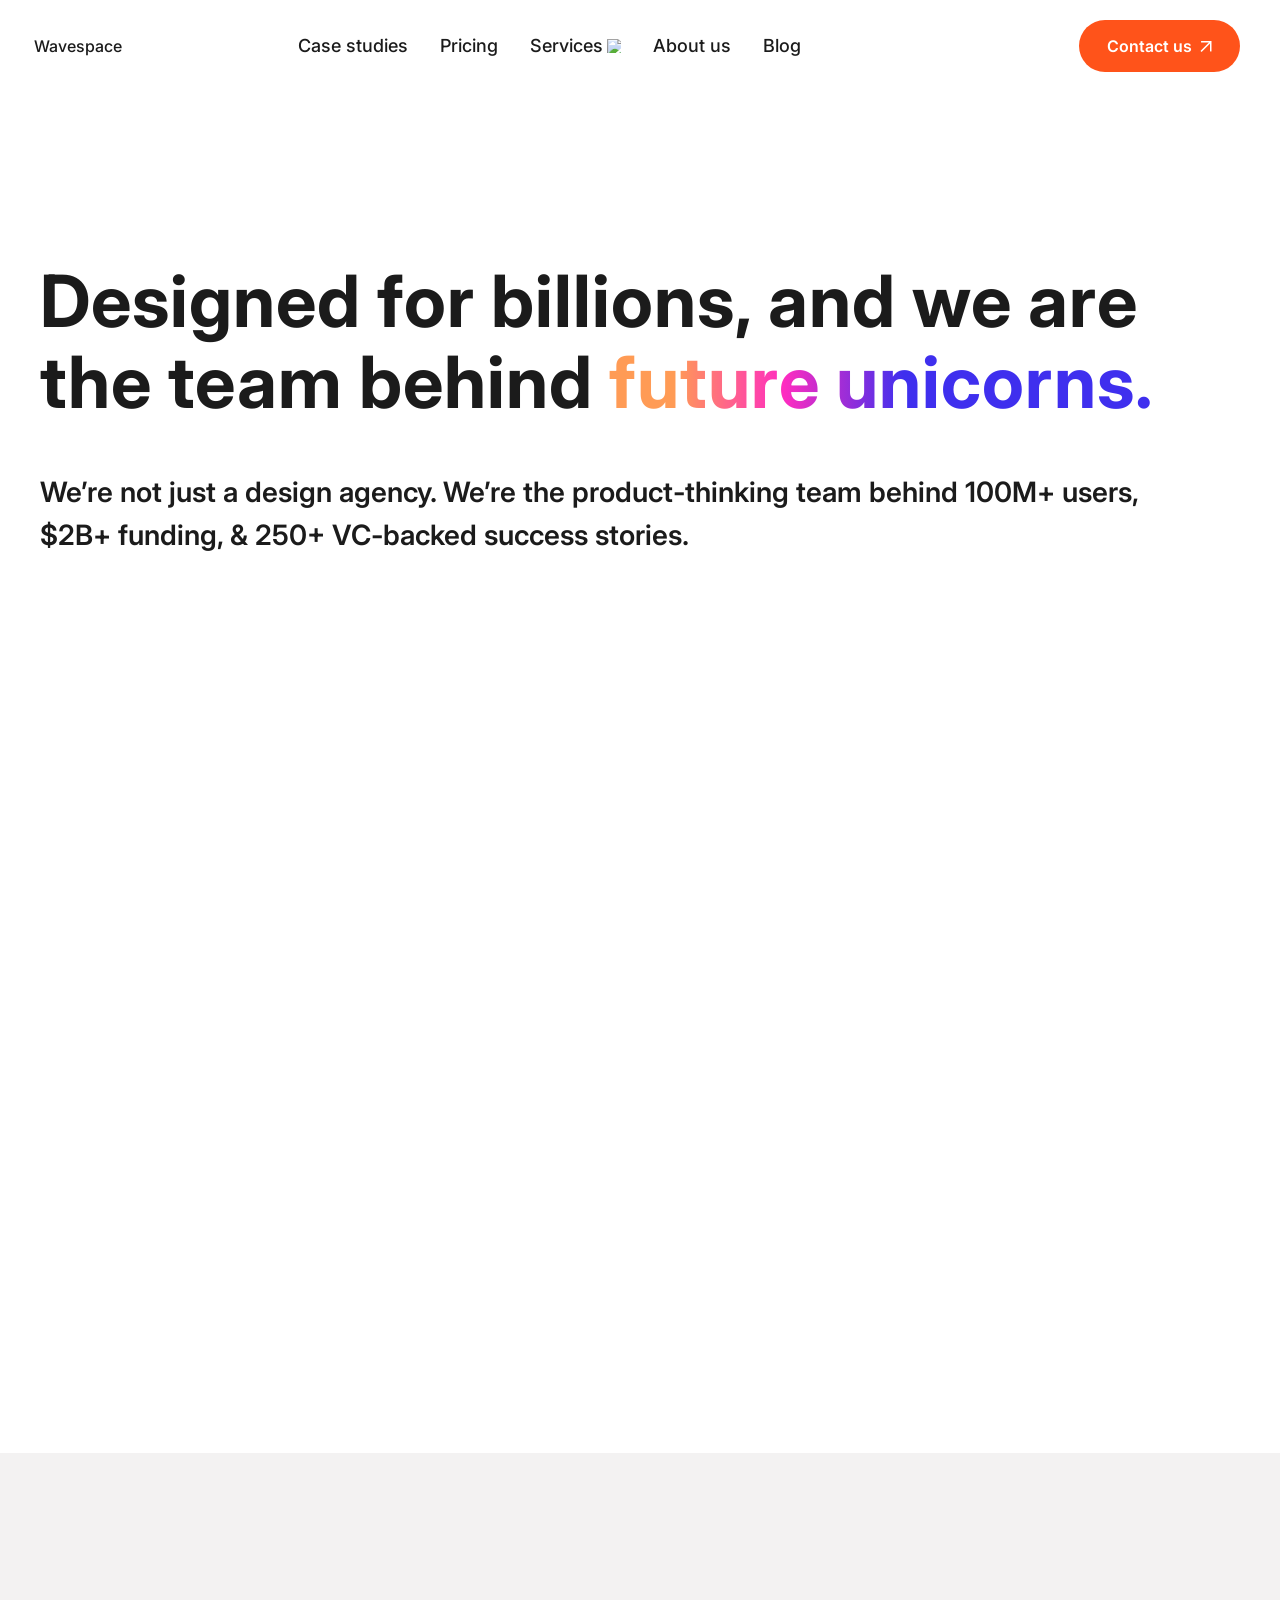
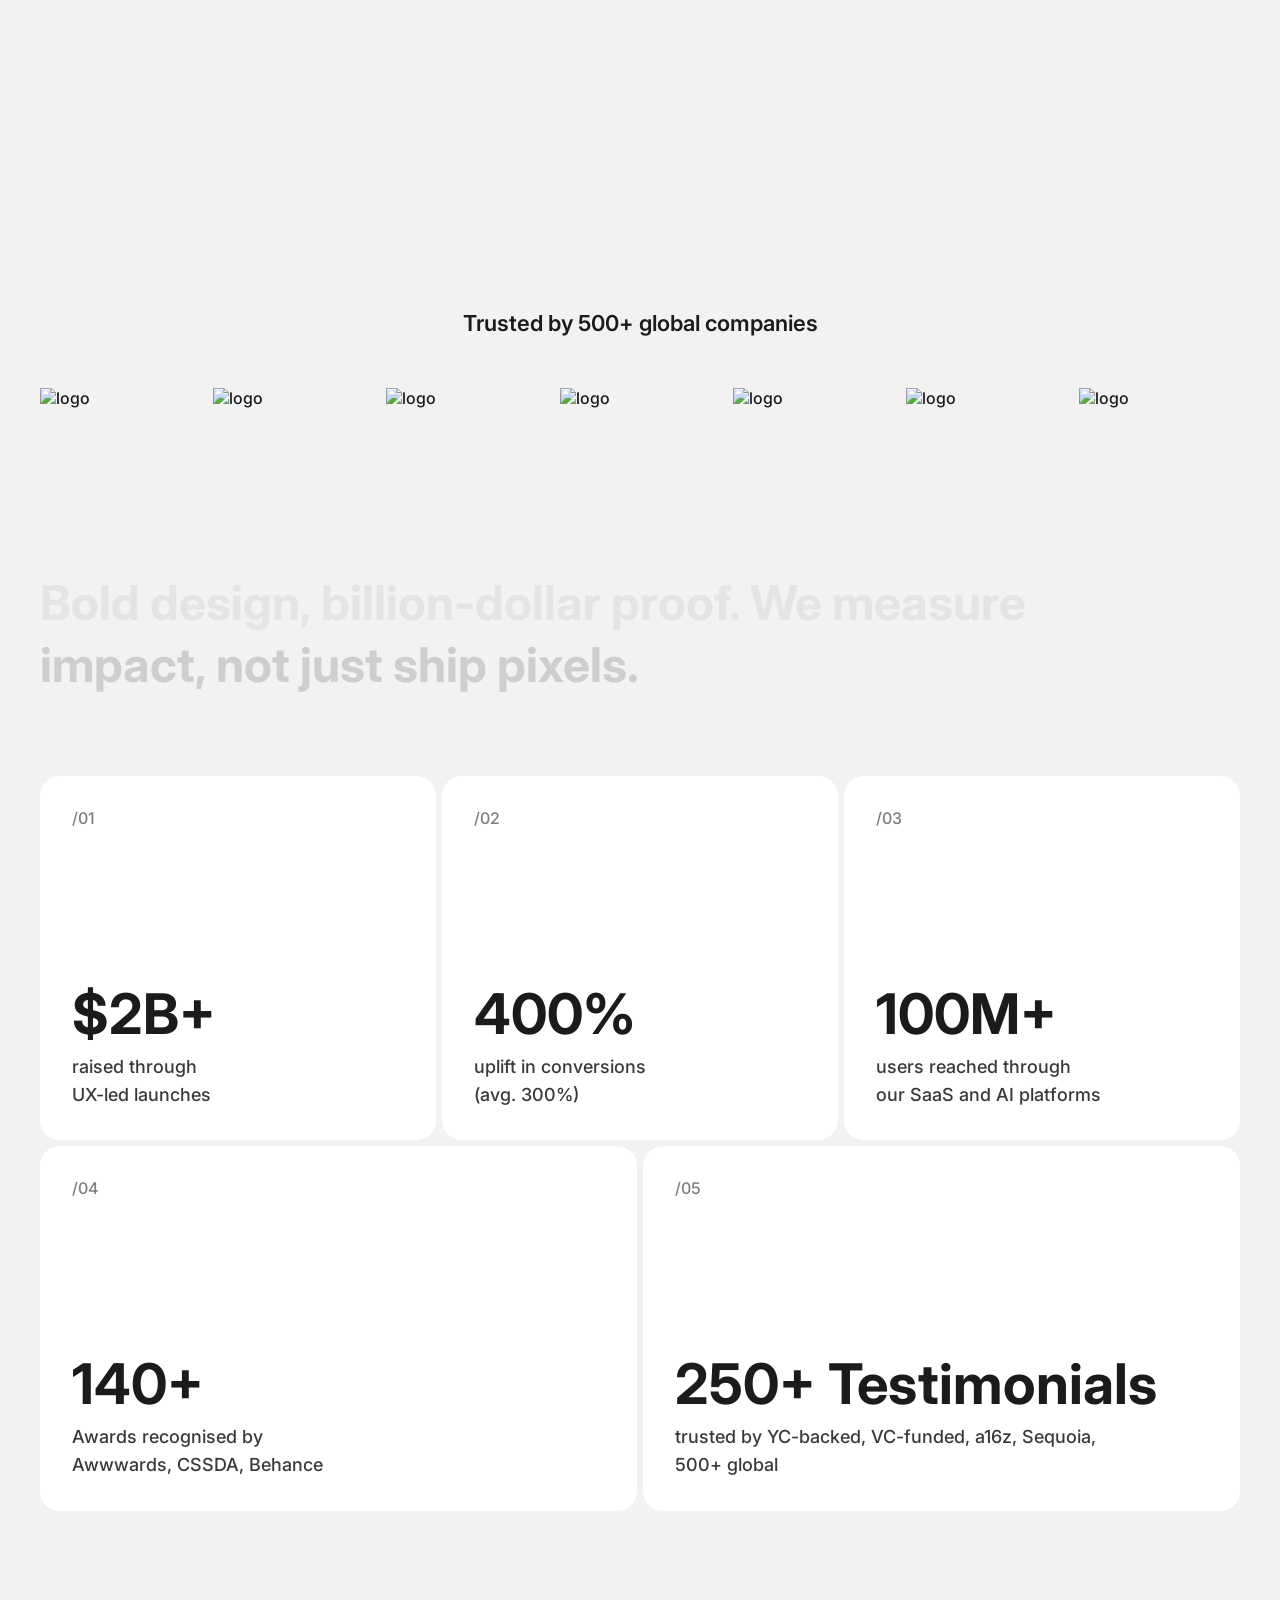
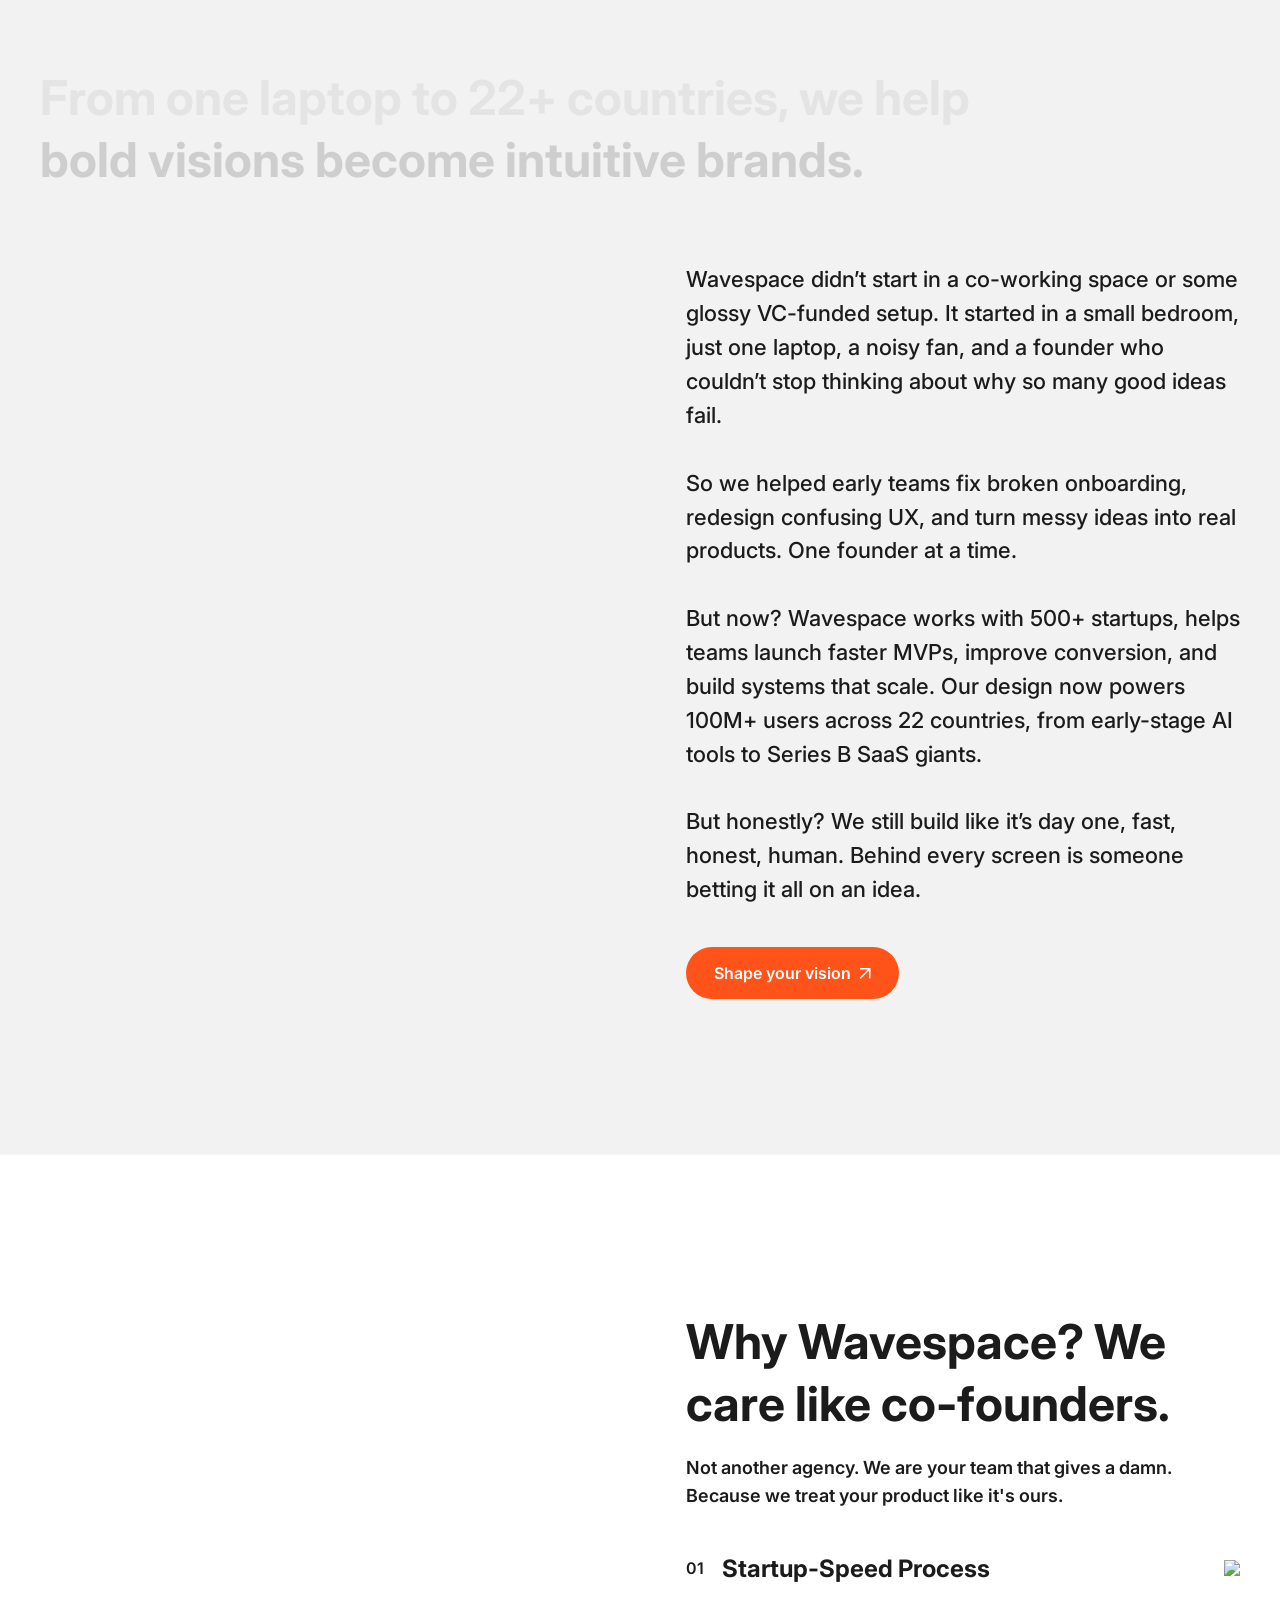
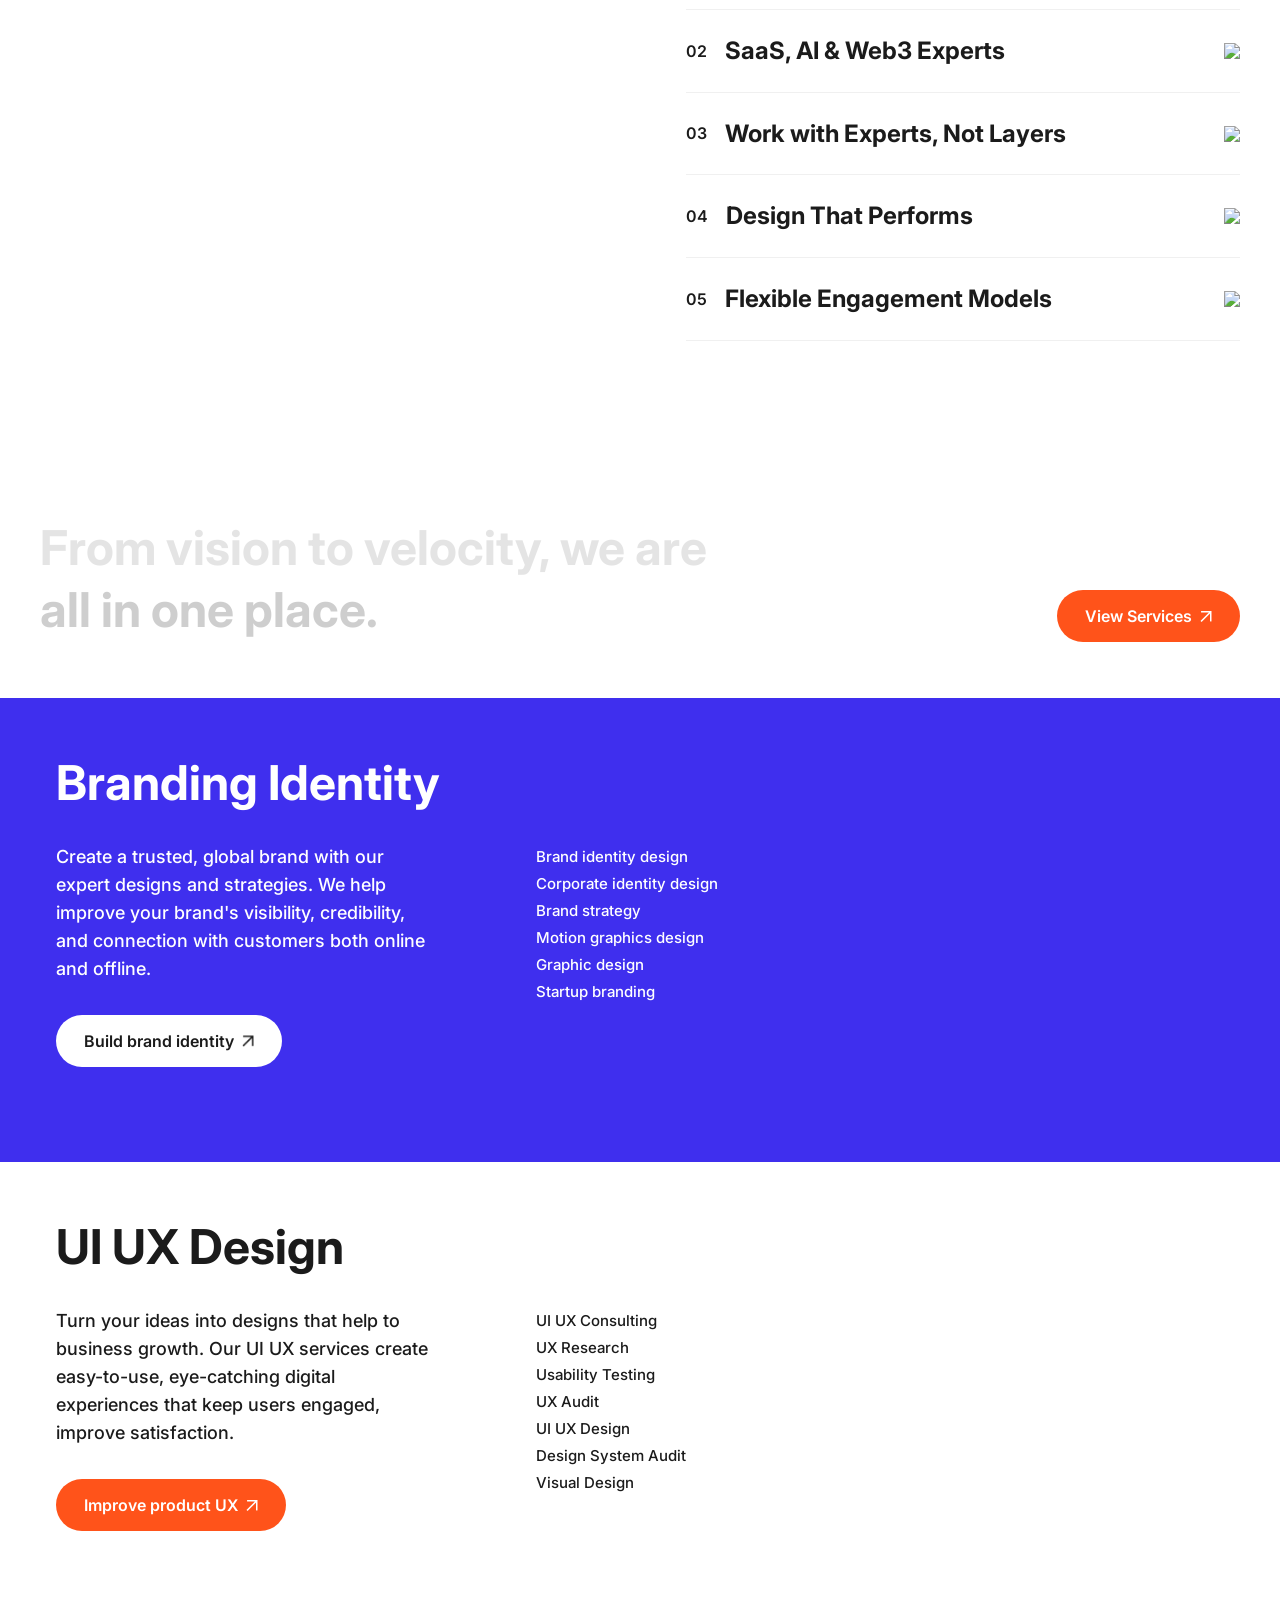
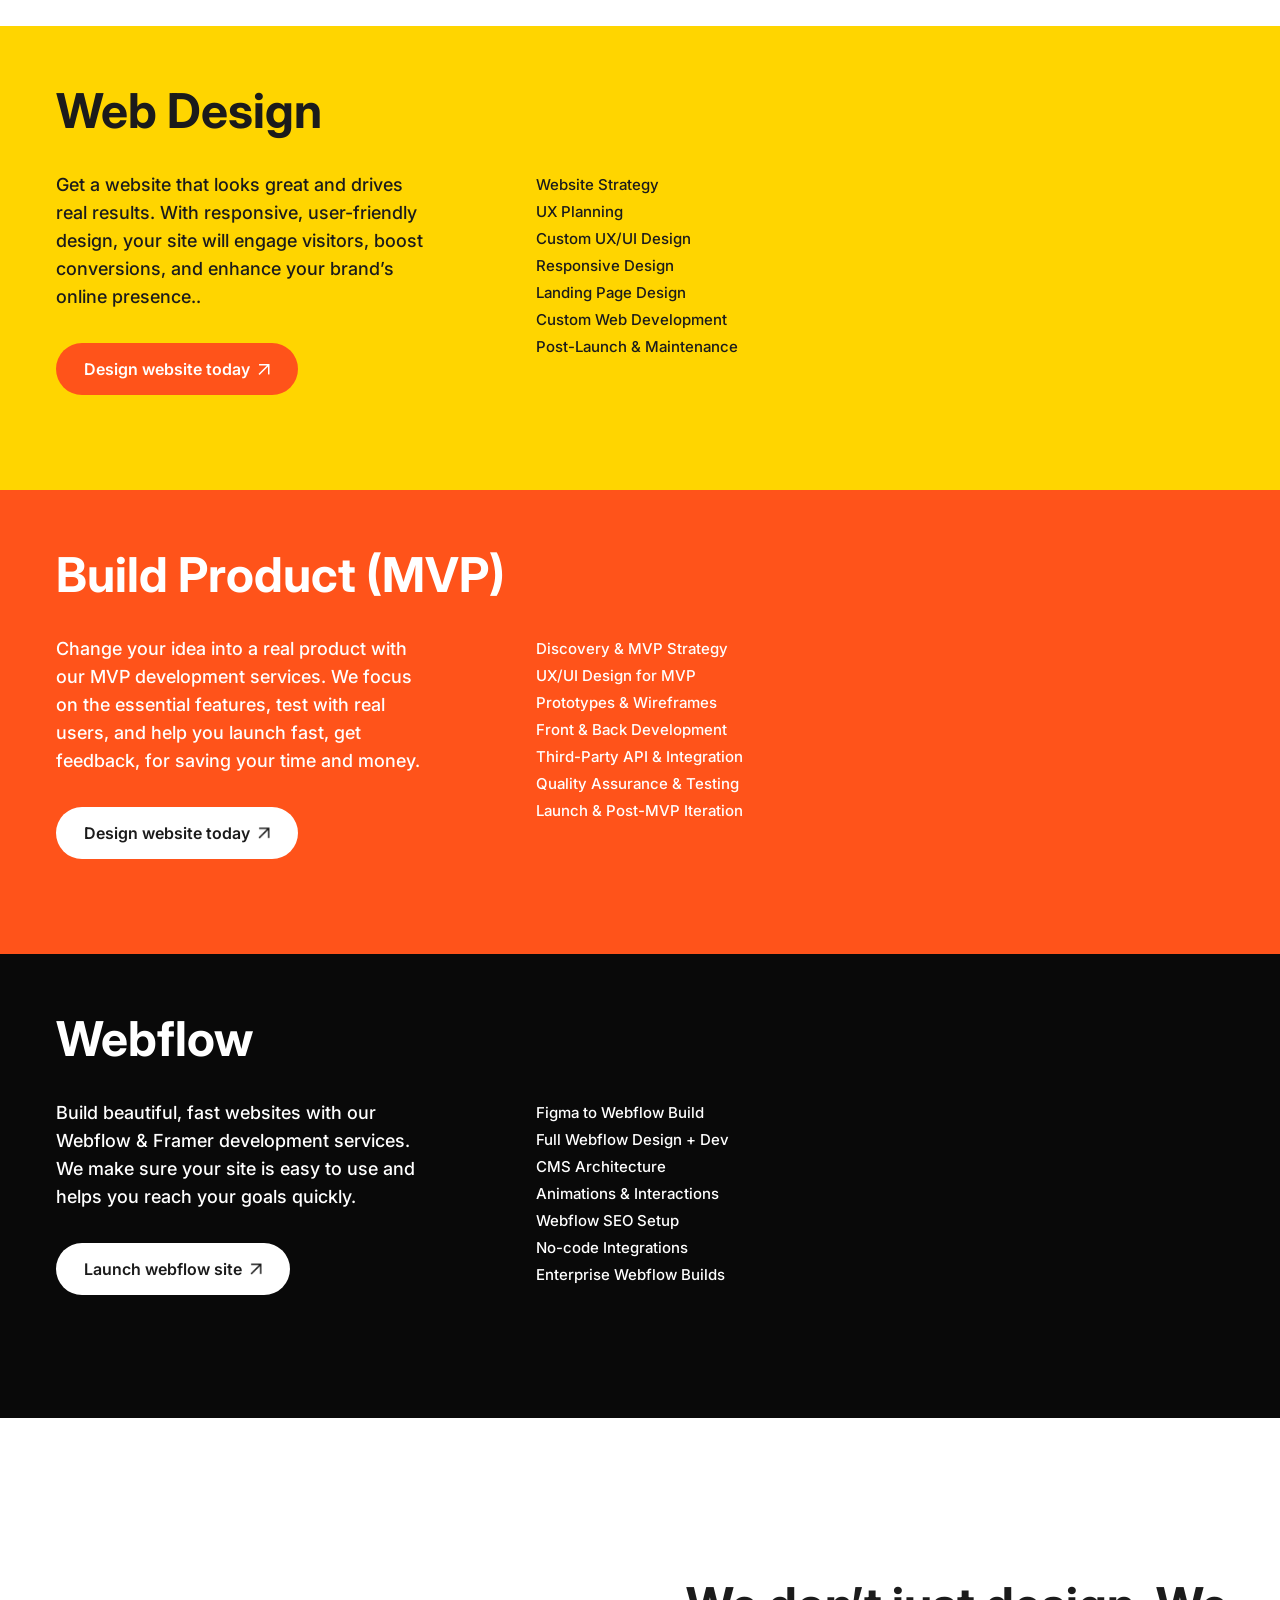
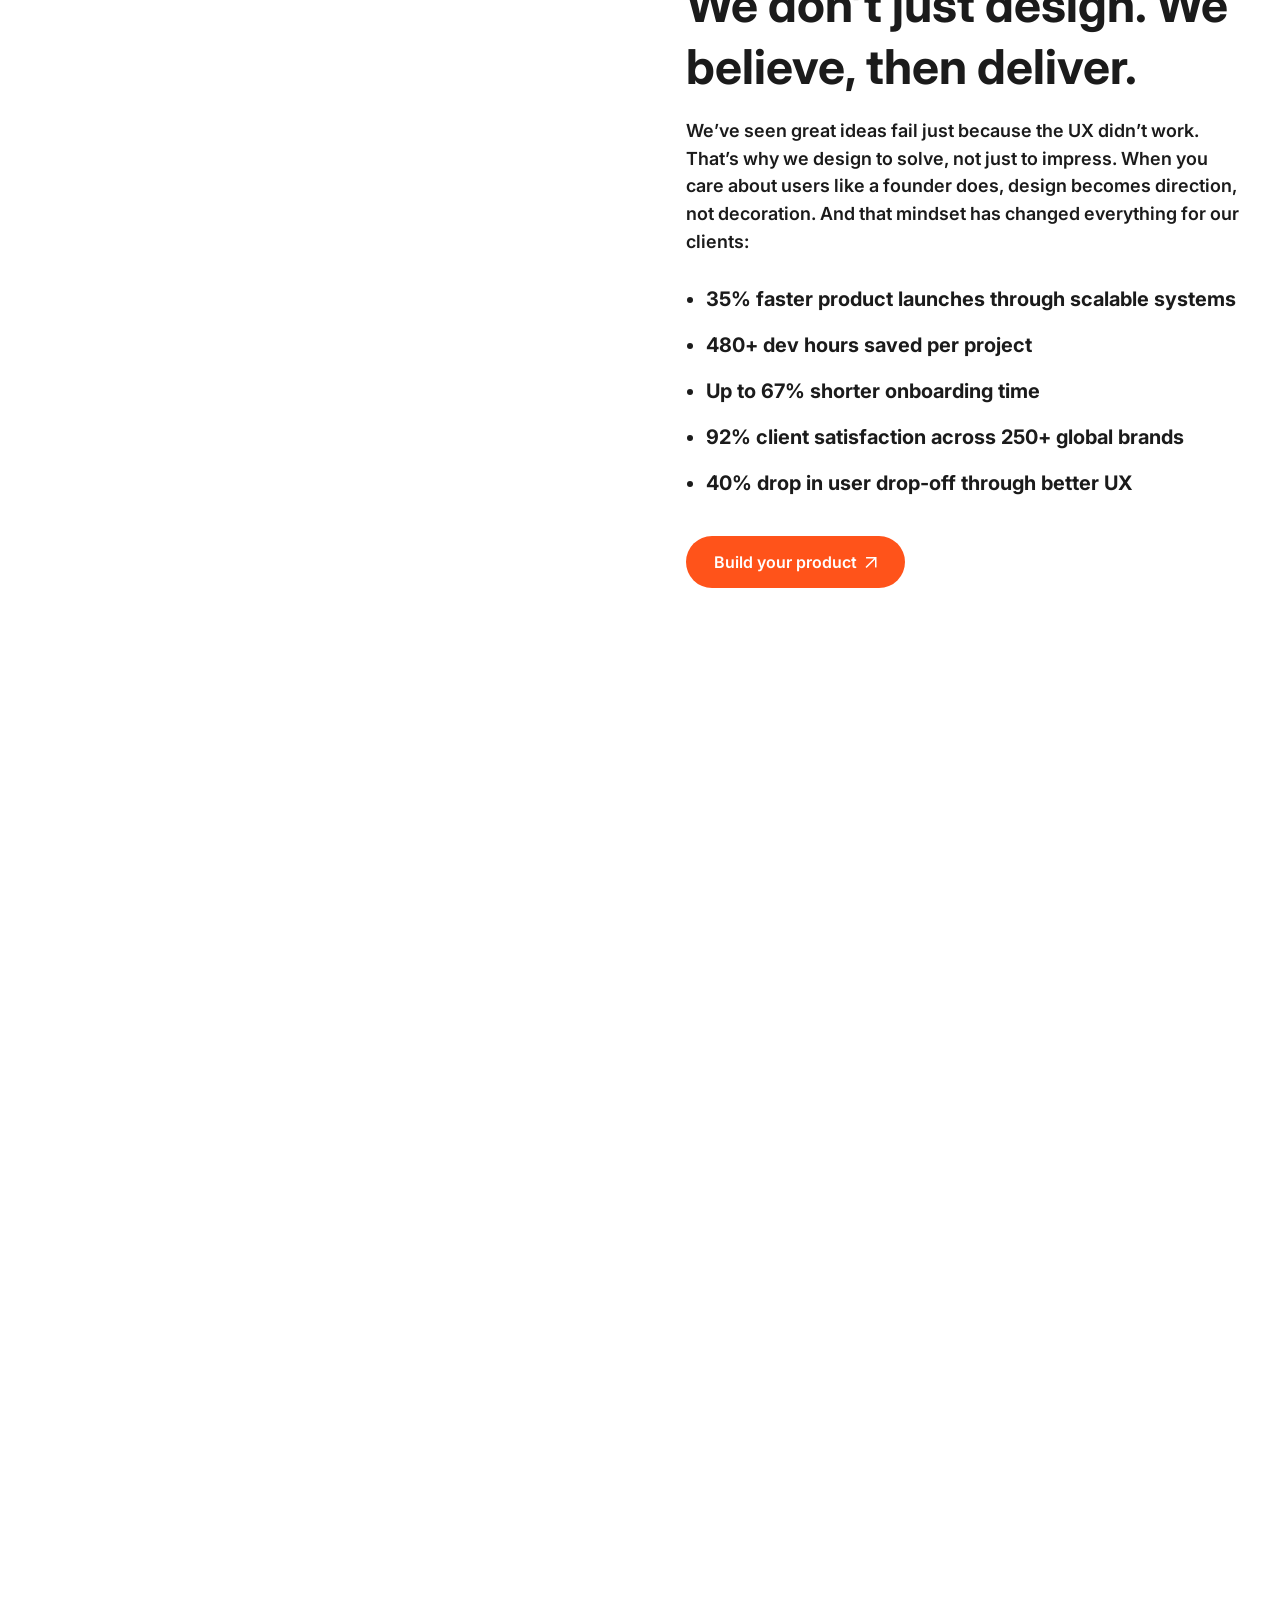
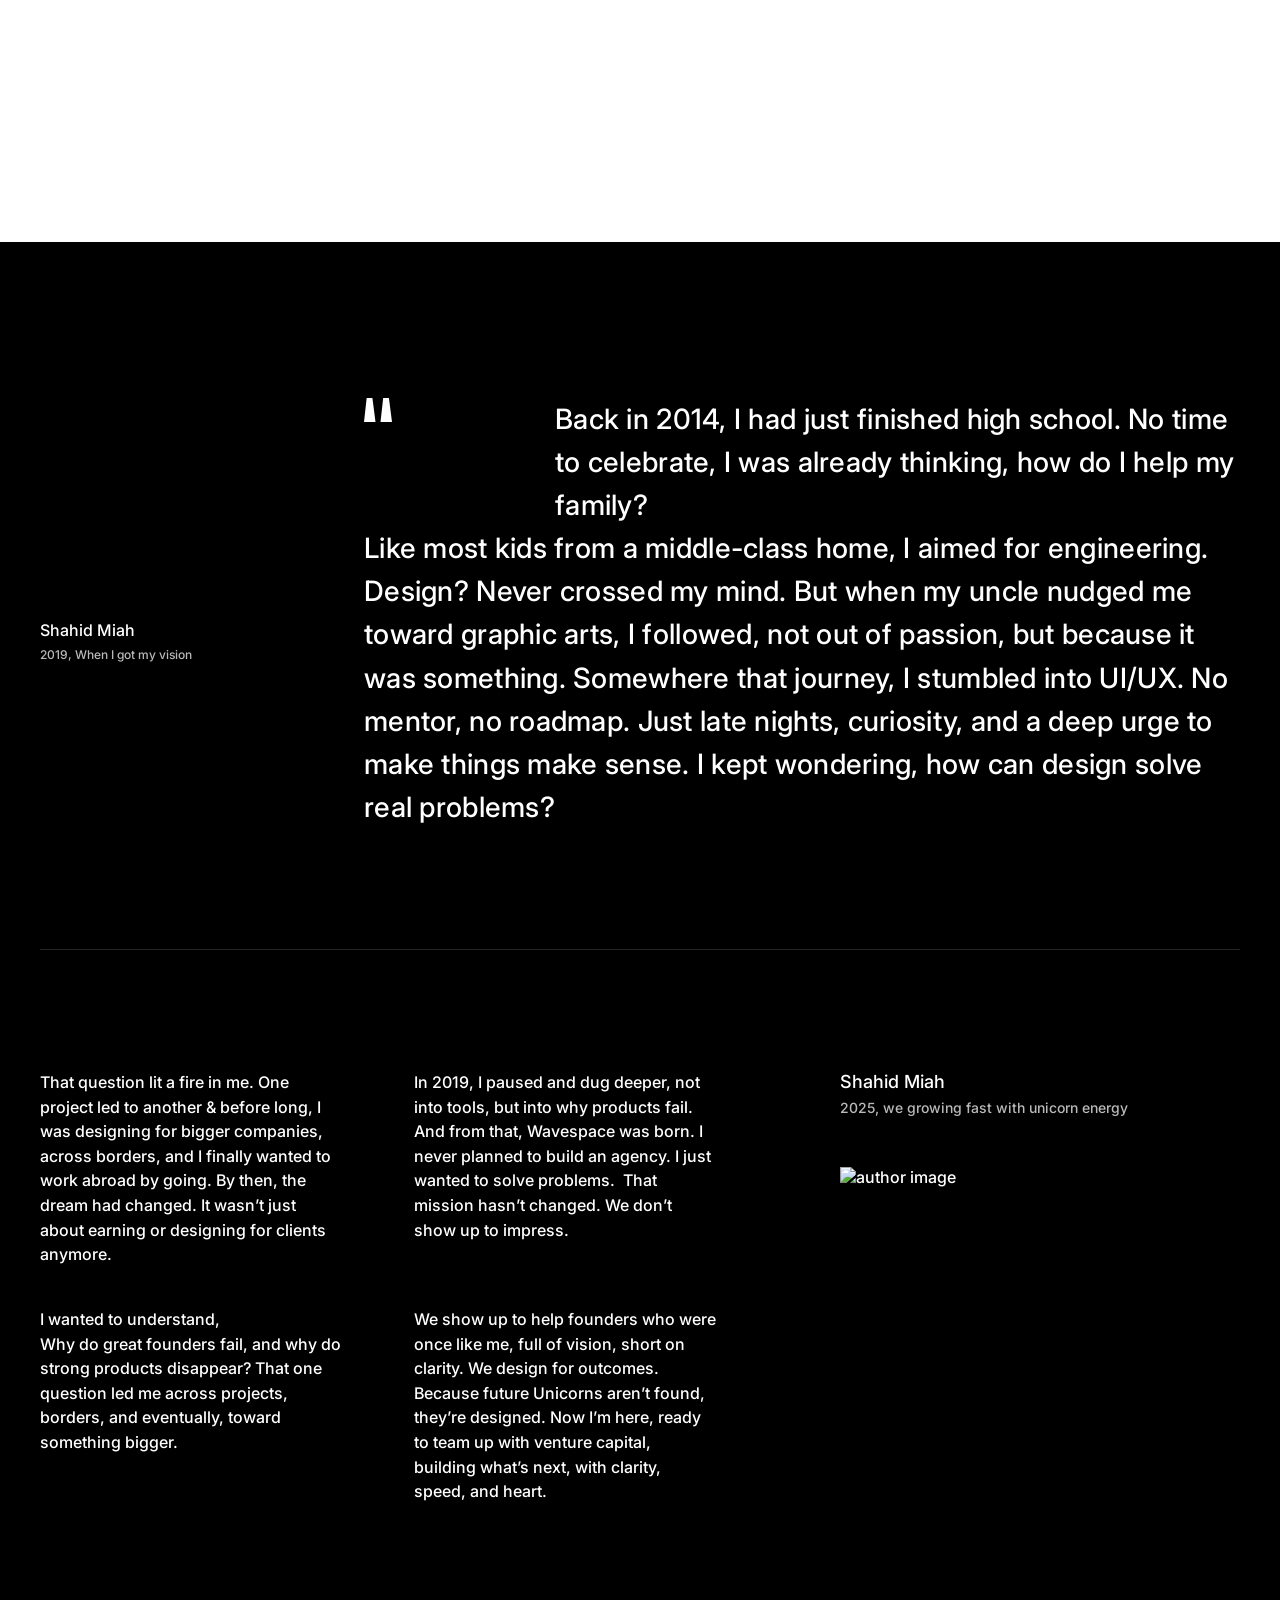
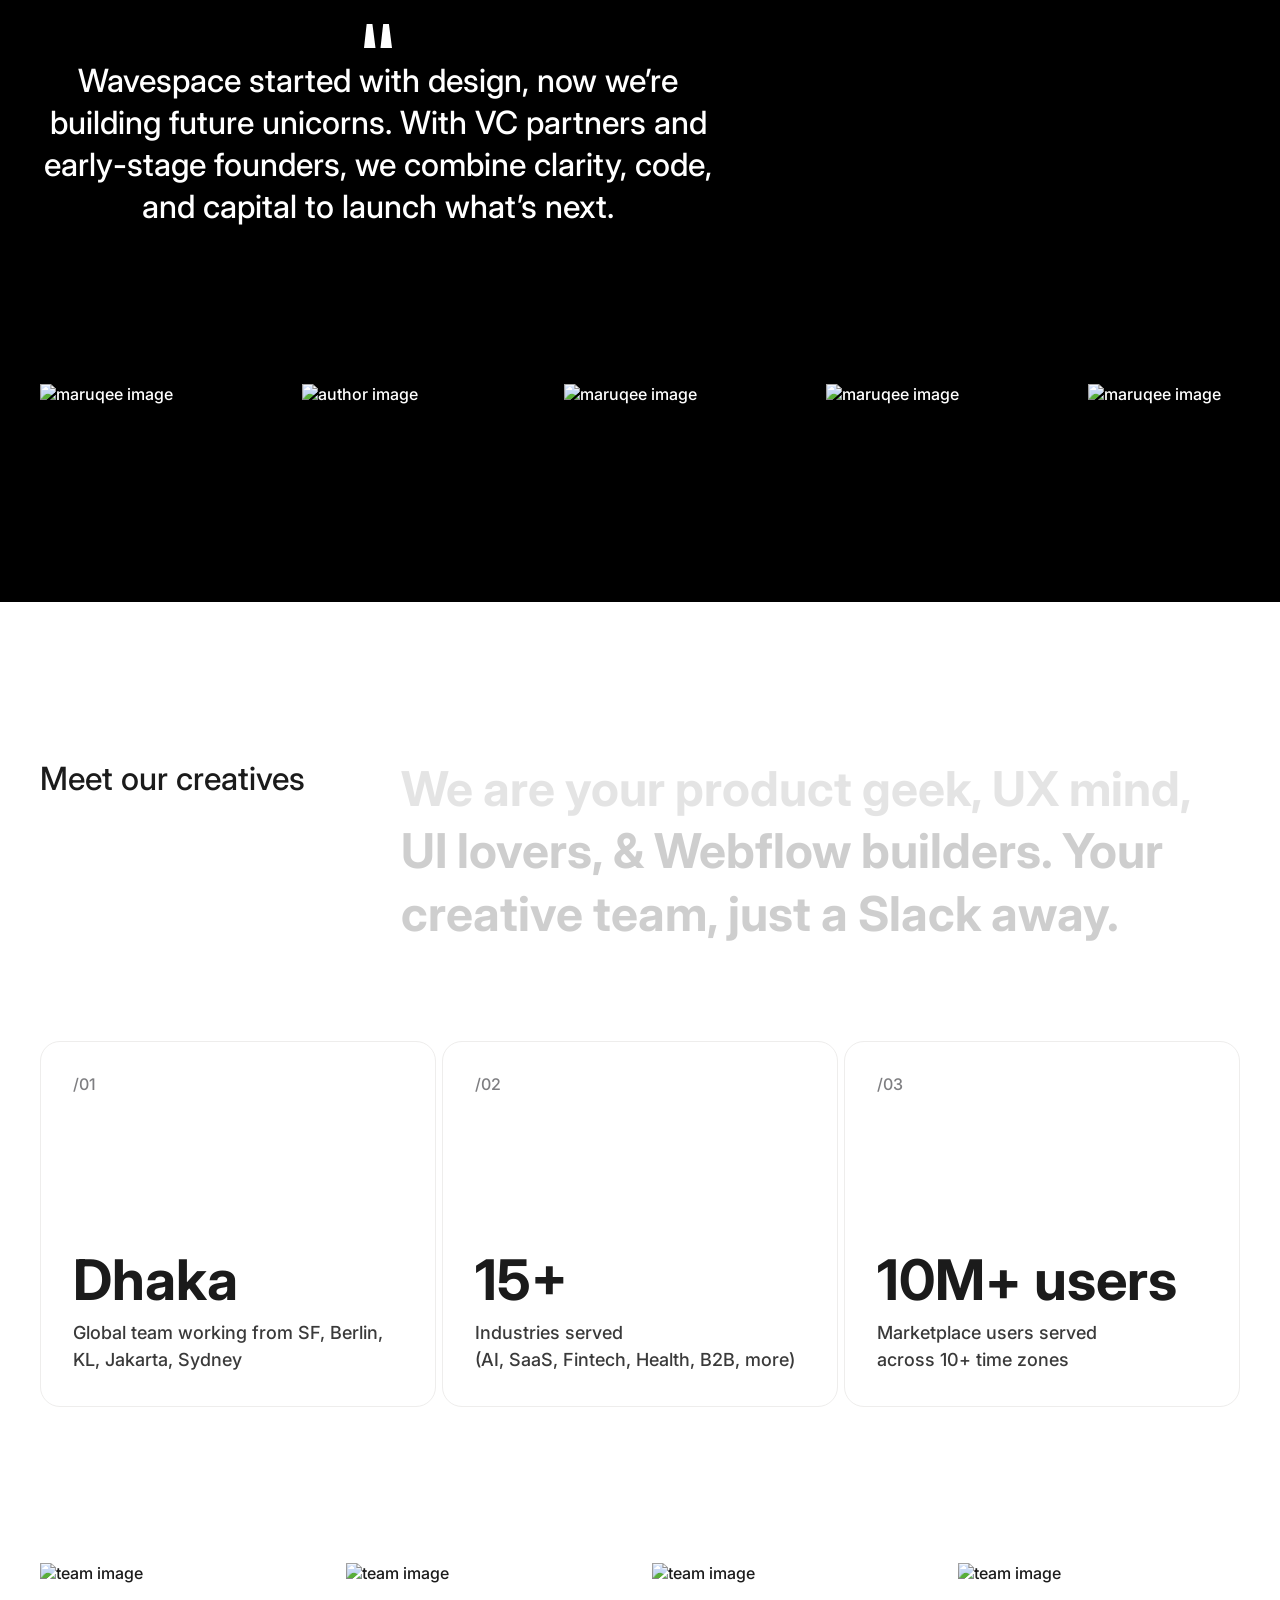
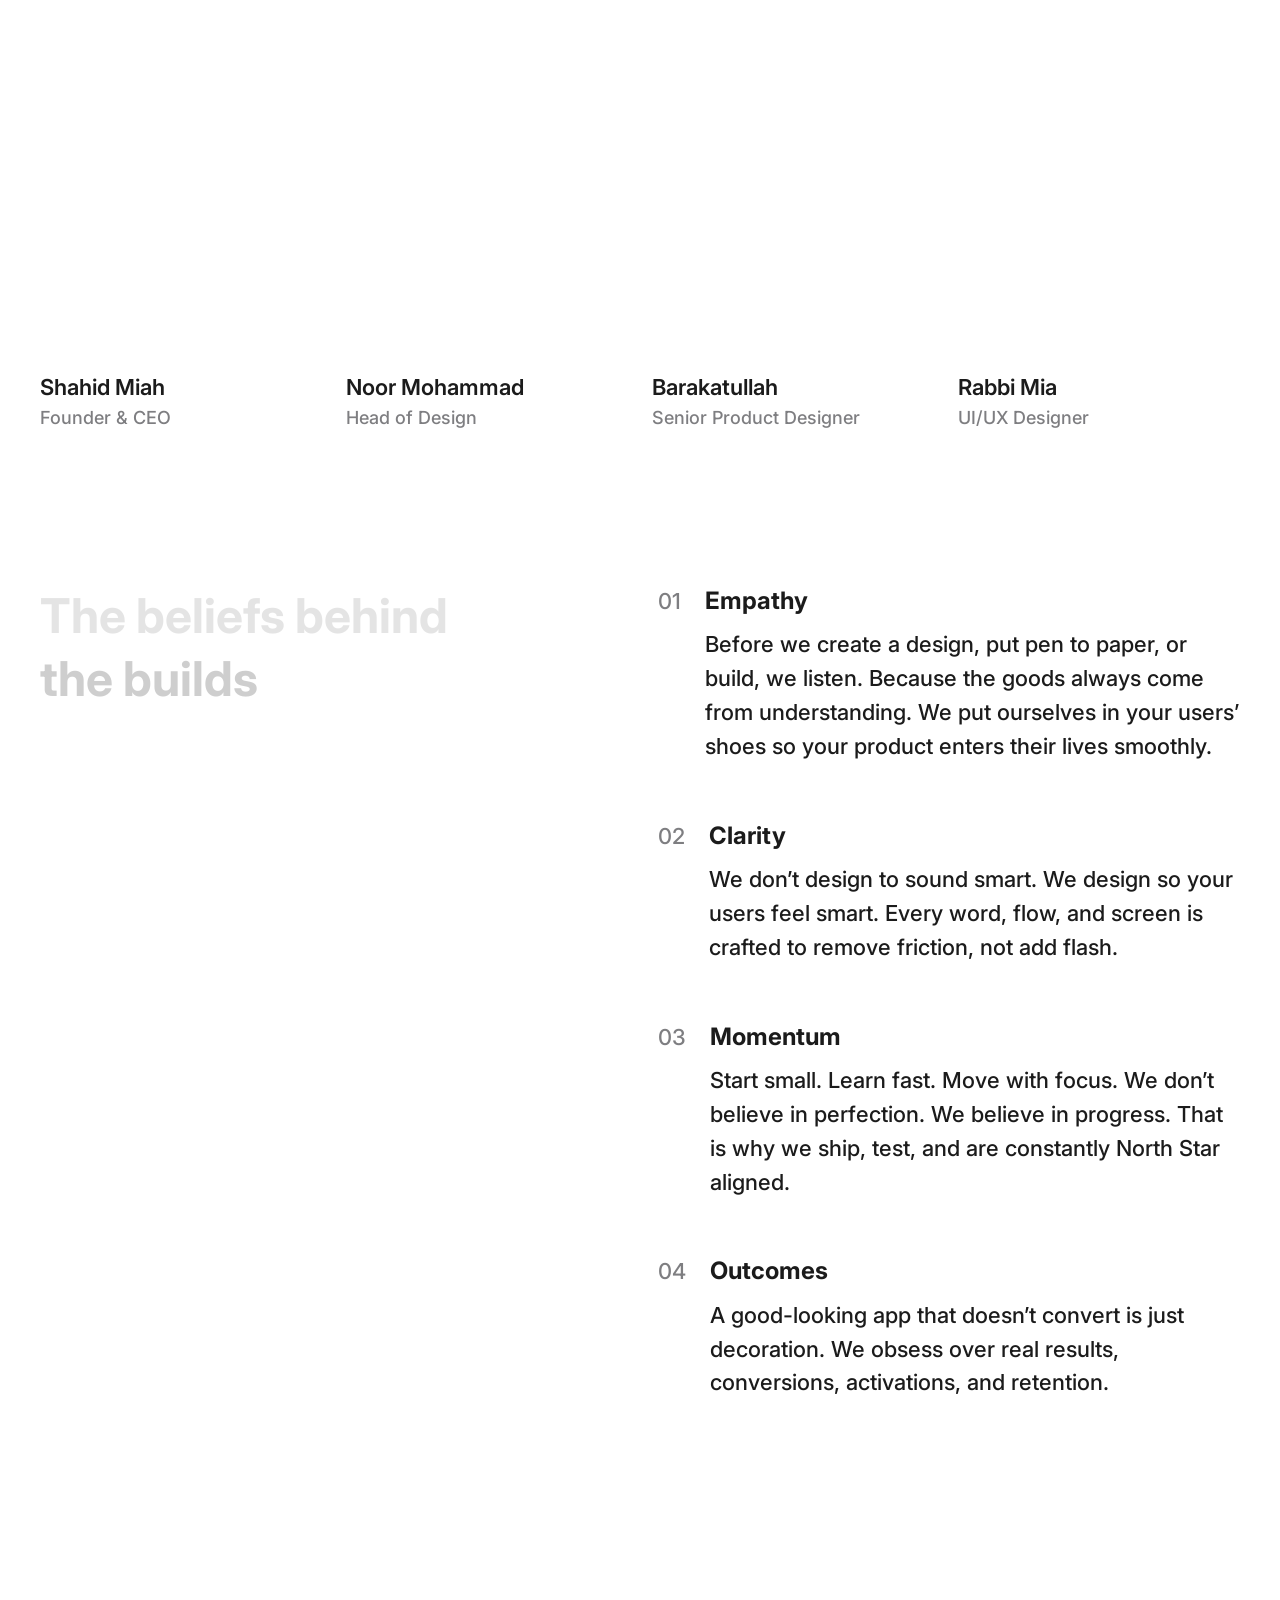
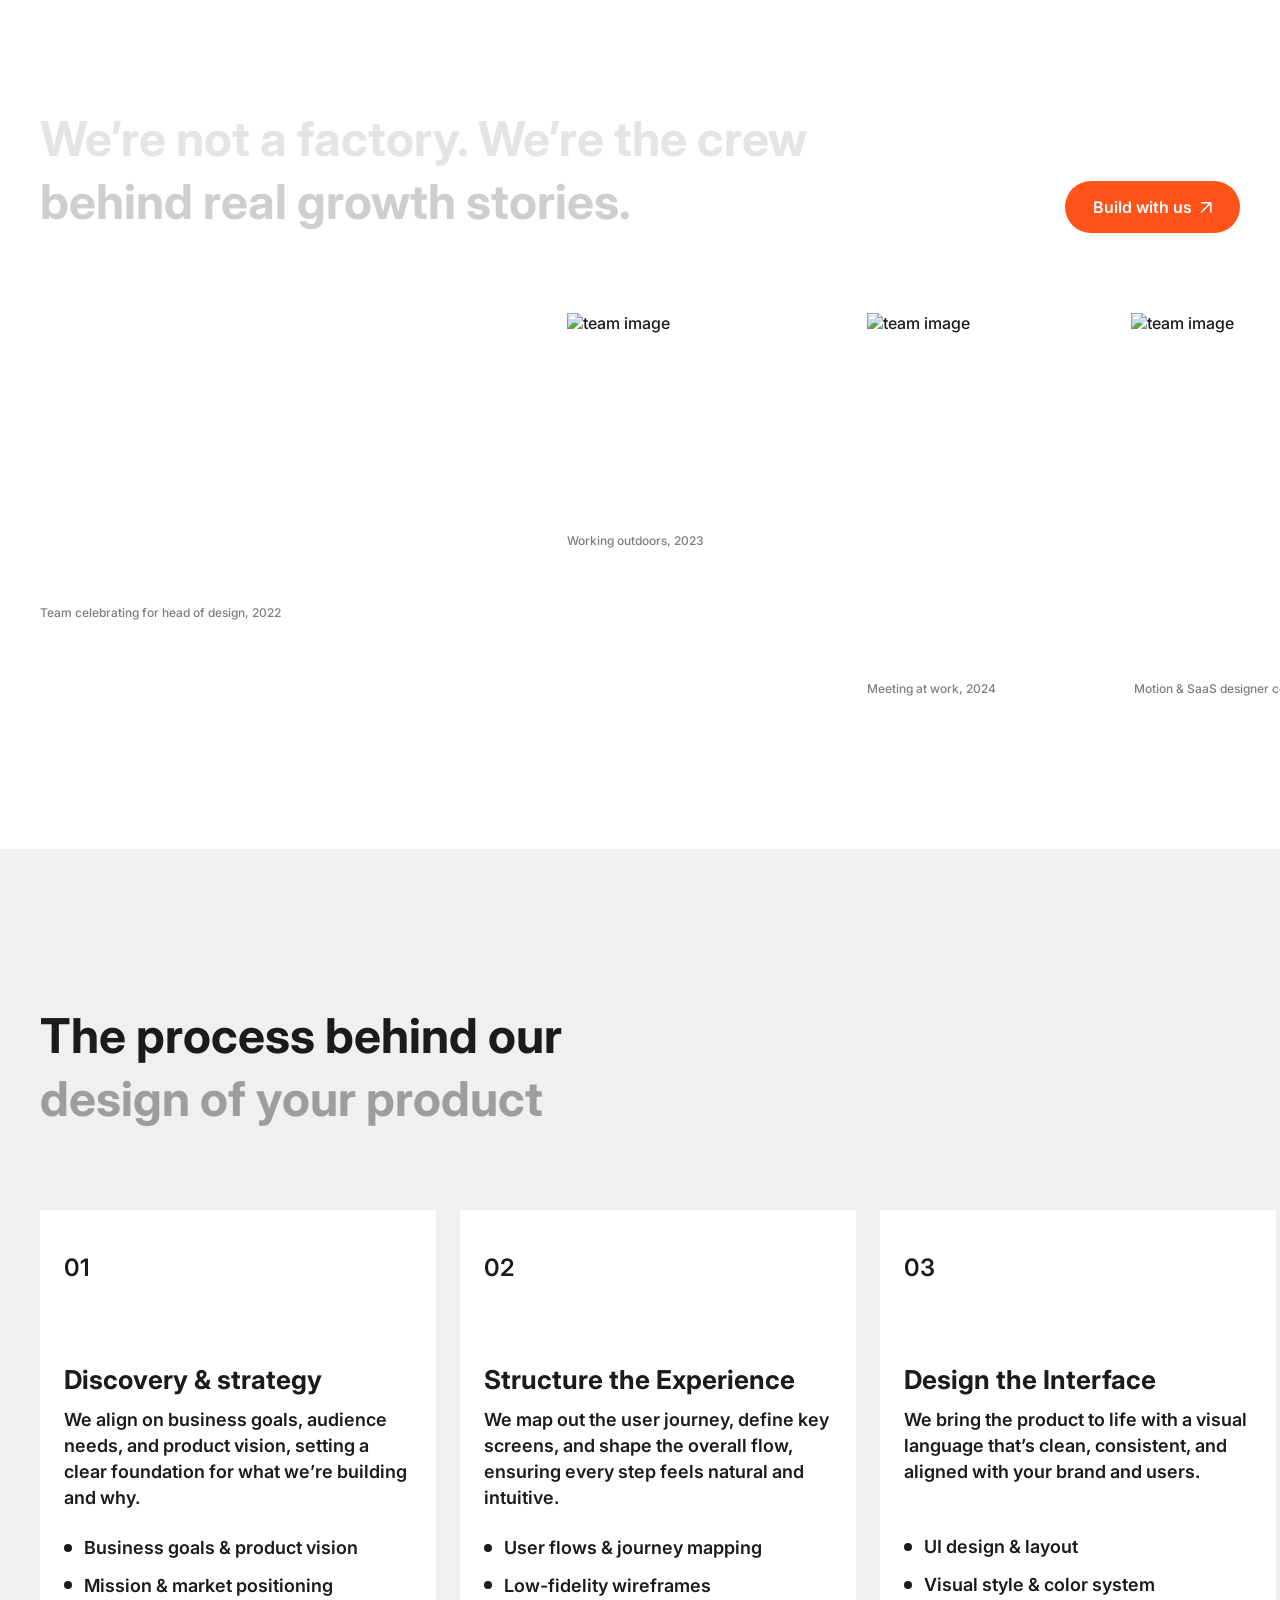
==== commit e1326200: "about page" ====
--- a/about-us.html
+++ b/about-us.html
@@ -1138,13 +1138,13 @@
                   <div class="bp_icon-wrap">
                     <div class="btn_icon_wrapper">
                       <img
-                        src="https://cdn.prod.website-files.com/6655d16113e6966ef4eb1041/67dbd9795c5c53a2cc174a83_14bffc5c2f2bbc28d0e8878a170a77f2_Vector%20%28Stroke%29.webp"
+                        src="assests/img/icons/small-arrow.webp"
                         loading="lazy"
                         width="22.5"
                         alt="btn icon"
                         class="bp_icon"
                       /><img
-                        src="https://cdn.prod.website-files.com/6655d16113e6966ef4eb1041/67bff36a9239ca0fbd8f265d_btn%20icon%20white.webp"
+                        src="assests/img/icons/small-white-arrow.webp"
                         loading="lazy"
                         width="28"
                         alt="btn arrow icon"
@@ -1327,27 +1327,34 @@
         <!-- service sec -->
         <section class="service_section is_about">
           <div class="container is_service">
-            <div class="section_heaing-wrap is_white" style="margin-bottom: 0">
+         
+            <div class="section_heaing-wrap" style="margin-bottom: 0;">
               <div class="text-reveal-anim show-lg">
-                <div class="invert-item tp_text_invert">
-                  <div class="section-title text-hightlight">
-                    From startup to enterprise, grow your business
-                  </div>
-                </div>
-                <div class="invert-item tp_text_invert tp_text_invert3">
-                  <div class="section-title">
-                    with fast and creative designs!
-                  </div>
-                </div>
+                  <div class="invert-item tp_text_invert">
+                      <div class="section-title text-hightlight">From vision to velocity, we are </div>
+                  </div>
+                  <div class="invert-item tp_text_invert tp_text_invert3">
+                      <div class="section-title ">all in one place.</div>
+                  </div>
               </div>
               <div class="text-reveal-anim show-md">
-                <div class="invert-item tp_text_invert">
-                  <div class="section-title">
-                    From vision to velocity, we are all in one place.
-                  </div>
-                </div>
-              </div>
-            </div>
+                  <div class="invert-item tp_text_invert">
+                      <div class="section-title">From vision to velocity, we are <br>all in one place.</div>
+                  </div>
+              </div>
+              <div class="case-studie-cta">
+                  <div class="pop_btn-wrap">
+                      <a href="#" class="btns btn_primary w-inline-block">
+                          <div class="bp_text">View Services</div>
+                          <div class="bp_icon-wrap">
+                              <div class="btn_icon_wrapper"><img src="assests/img/icons/small-arrow.webp" loading="lazy" width="22.5" alt="btn icon" class="bp_icon">
+                                  <img src="assests/img/icons/small-white-arrow.webp" loading="lazy" width="28" alt="btn arrow icon" class="bp_icon ab"></div>
+                          </div>
+                          <div class="bp_hover-bg"></div>
+                      </a>
+                  </div>
+              </div>
+          </div>
           </div>
           <div class="service_wrapper-main">
             <div class="service_wrapper">
@@ -2093,13 +2100,13 @@
                     "
                   >
                     <img
-                      src="https://cdn.prod.website-files.com/6655d16113e6966ef4eb1041/67dbd9795c5c53a2cc174a83_14bffc5c2f2bbc28d0e8878a170a77f2_Vector%20%28Stroke%29.webp"
+                      src="assests/img/icons/small-arrow.webp"
                       loading="lazy"
                       width="22.5"
                       alt="btn icon"
                       class="bp_icon"
                     /><img
-                      src="https://cdn.prod.website-files.com/6655d16113e6966ef4eb1041/67bff36a9239ca0fbd8f265d_btn%20icon%20white.webp"
+                      src="assests/img/icons/small-white-arrow.webp"
                       loading="lazy"
                       width="28"
                       alt="btn arrow icon"
@@ -2145,7 +2152,7 @@
               <div class="quote_text-wrap">
                 <div class="quote_tp">
                   <img
-                    src="https://cdn.prod.website-files.com/6655d16113e6966ef4eb1041/687cb9f36e55db0413a8d544_%E2%80%9C.webp"
+                    src="assests/img/icons/quote.webp"
                     loading="lazy"
                     width="28"
                     alt="quote img"
@@ -2216,7 +2223,7 @@
                   class="ab_com-wrap"
                 >
                   <img
-                    src="https://cdn.prod.website-files.com/6655d16113e6966ef4eb1041/687cb9f36e55db0413a8d544_%E2%80%9C.webp"
+                    src="assests/img/icons/quote.webp"
                     loading="lazy"
                     width="28"
                     alt="quote img"
@@ -2929,13 +2936,13 @@
                 <div class="bp_icon-wrap">
                   <div class="btn_icon_wrapper">
                     <img
-                      src="https://cdn.prod.website-files.com/6655d16113e6966ef4eb1041/67dbd9795c5c53a2cc174a83_14bffc5c2f2bbc28d0e8878a170a77f2_Vector%20%28Stroke%29.webp"
+                      src="assests/img/icons/small-arrow.webp"
                       loading="lazy"
                       width="22.5"
                       alt="btn icon"
                       class="bp_icon"
                     /><img
-                      src="https://cdn.prod.website-files.com/6655d16113e6966ef4eb1041/67bff36a9239ca0fbd8f265d_btn%20icon%20white.webp"
+                      src="assests/img/icons/small-white-arrow.webp"
                       loading="lazy"
                       width="28"
                       alt="btn arrow icon"
@@ -3997,6 +4004,88 @@
           </div>
         </section>
         <!-- process behind end -->
+
+        <!-- cta content -->
+
+        <section class="loca_cta_sec is_ser">
+          <div class="container is_loca_cta">
+            <div class="loca_cta_content is_ser">
+              <div class="cta_seat-wrap">
+                <img
+                  src="assests/img/icons/flame.webp"
+                  loading="lazy"
+                  width="27"
+                  alt="images s"
+                  class="cta_seat_img"
+                />
+                <div>Only 4 seats per month</div>
+              </div>
+              <div class="loca_cta_title">
+                Try our UI/UX design service that is built for you — just $500
+                for one week.
+              </div>
+              <div class="loca_cta-label">... and get the answers on:</div>
+              <div class="lcoa_cta_tags_wrap">
+                <div class="loca_tag">
+                  <img
+                    src="assests/img/icons/white-check.webp"
+                    loading="lazy"
+                    width="8"
+                    alt="tick image icon"
+                    class="loca_tag_img"
+                  />
+                  <div class="loca_tag_text">
+                    See how we plan, design and build
+                  </div>
+                </div>
+                <div class="loca_tag">
+                  <img
+                    src="assests/img/icons/white-check.webp"
+                    loading="lazy"
+                    width="8"
+                    alt="tick image icon"
+                    class="loca_tag_img"
+                  />
+                  <div class="loca_tag_text">
+                    Get a full view of our UX process, made for you
+                  </div>
+                </div>
+                <div class="loca_tag">
+                  <img
+                    src="assests/img/icons/white-check.webp"
+                    loading="lazy"
+                    width="8"
+                    alt="tick image icon"
+                    class="loca_tag_img"
+                  />
+                  <div class="loca_tag_text">
+                    Track how we work, communicate and stay on schedule
+                  </div>
+                </div>
+                <div class="loca_tag">
+                  <img
+                    src="assests/img/icons/white-check.webp"
+                    loading="lazy"
+                    width="8"
+                    alt="tick image icon"
+                    class="loca_tag_img"
+                  />
+                  <div class="loca_tag_text">
+                    &nbsp;Know if we’re the right fit before you commit
+                  </div>
+                </div>
+              </div>
+              <a href="https://cal.com/wavespace/project-discussion" target="_blank" class="btns btn_secondary w-inline-block">
+                <div class="bs_text">Book an Intro call</div>
+                <div class="bp_icon-wrap">
+                    <div class="btn_icon_wrapper"><img src="assests/img/icons/btn-icon-black.webp" loading="lazy" width="28" alt="btn arrow icon" class="bp_icon"><img src="assests/img/icons/btn-icon-black.webp" loading="lazy" width="28" alt="btn arrow icon" class="bp_icon ab"></div>
+                </div>
+                <div class="bs_hover-bg variant-gray"></div>
+            </a>
+            </div>
+          </div>
+        </section>
+        <!-- cta content end -->
 
         <!-- contect sec -->
         <section id="contactSec" class="contact_section contact--spacing-lg">
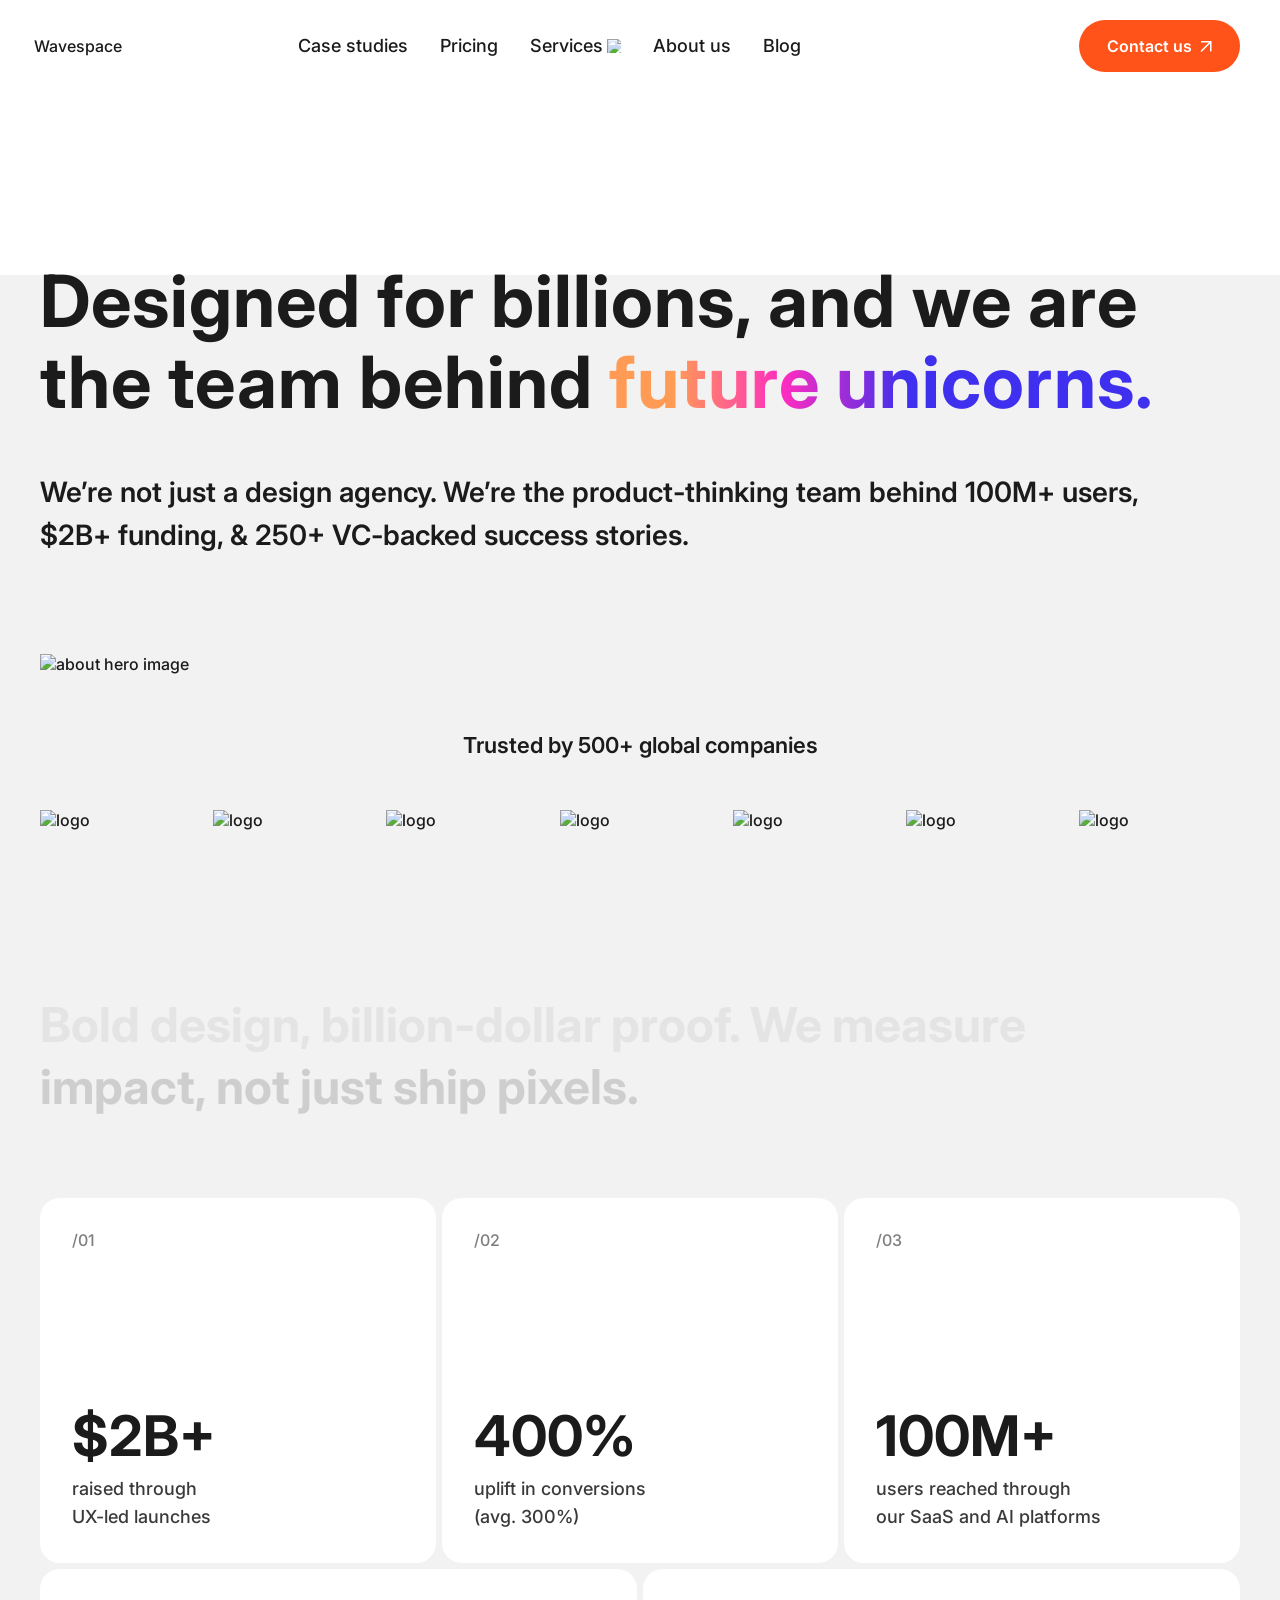
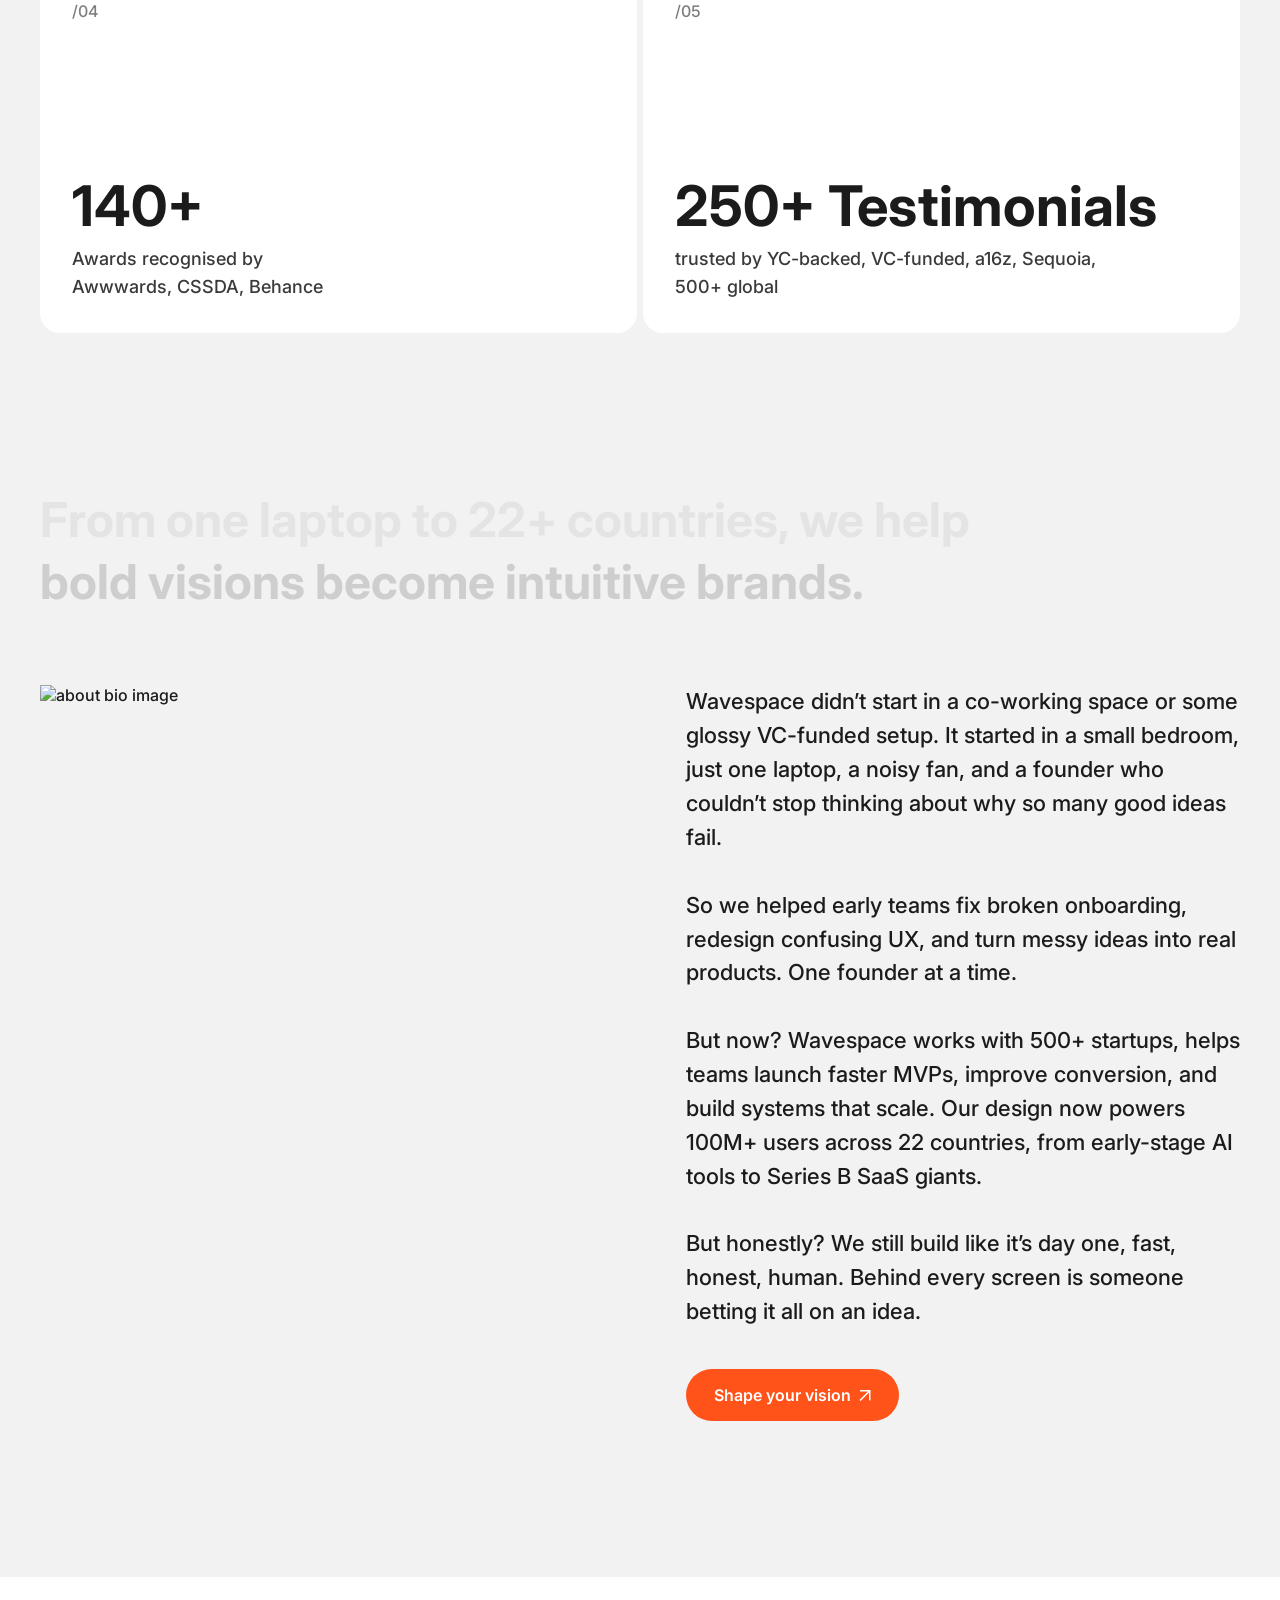
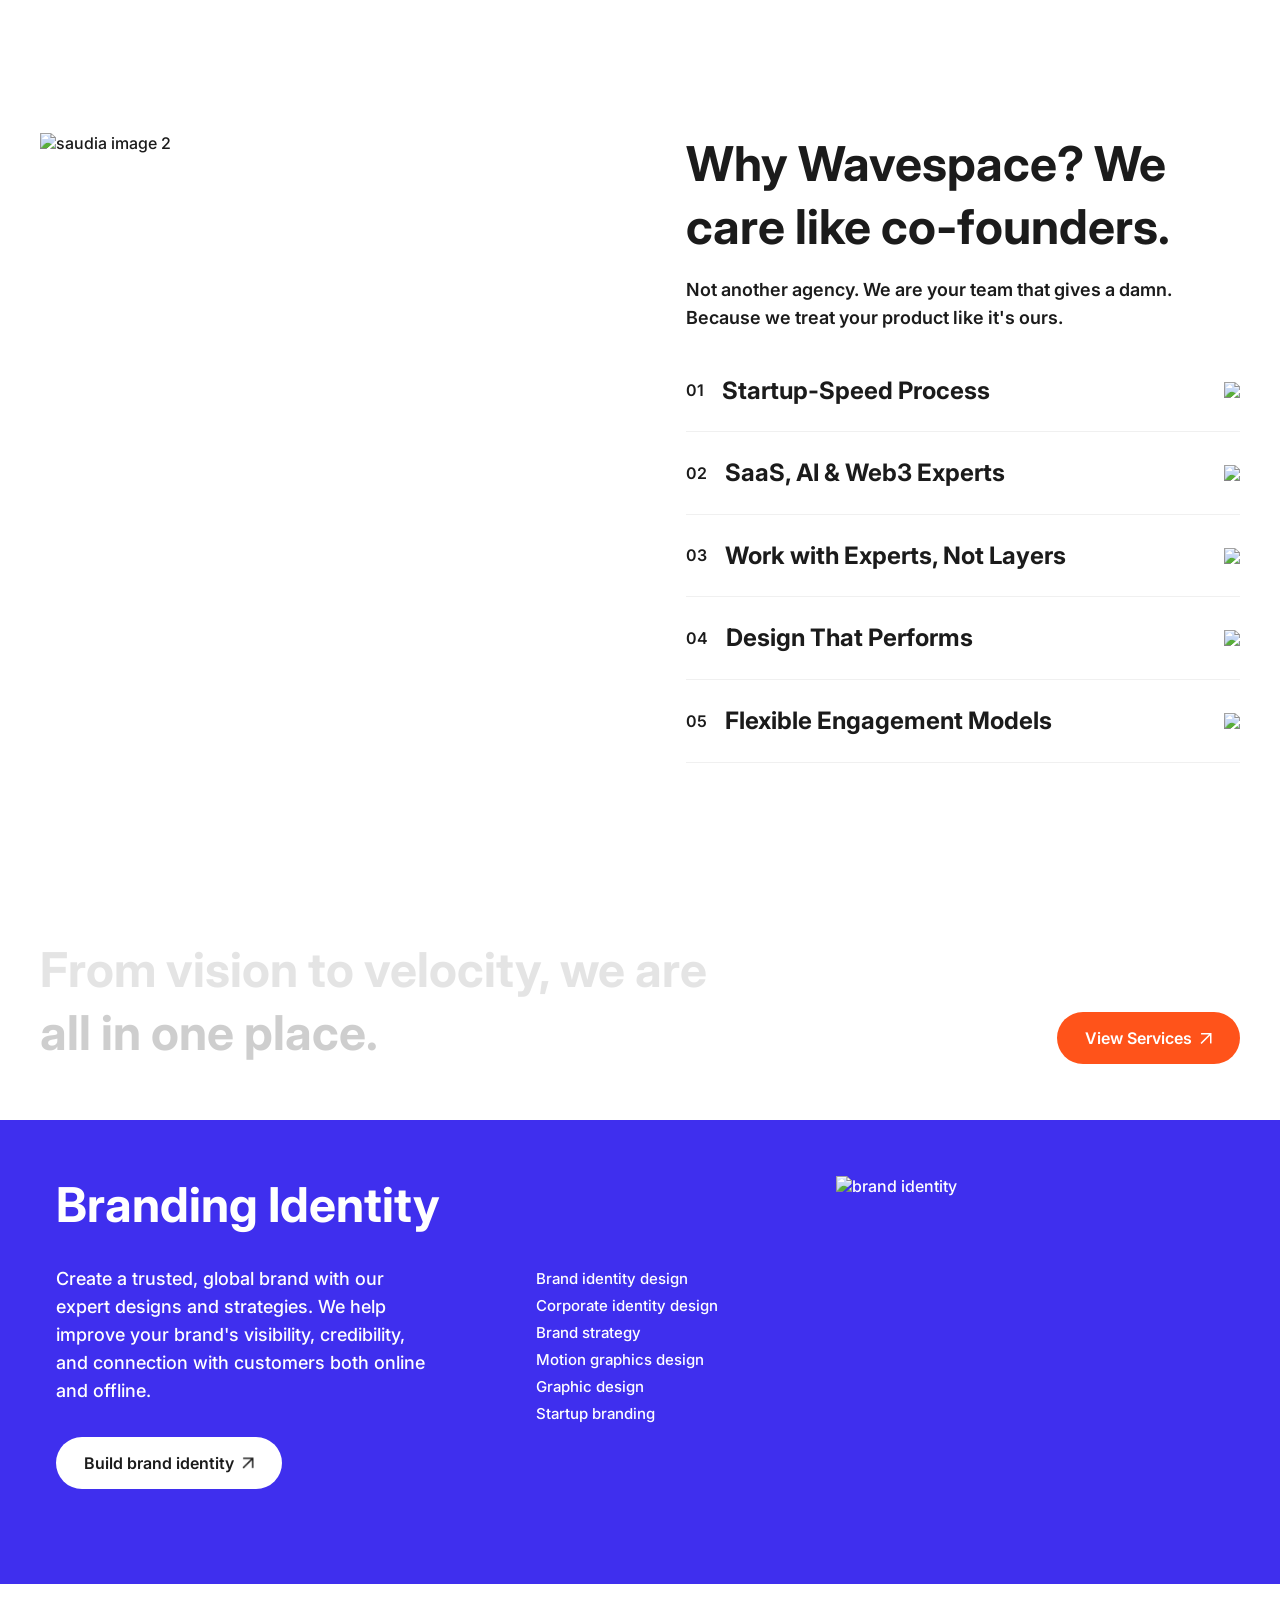
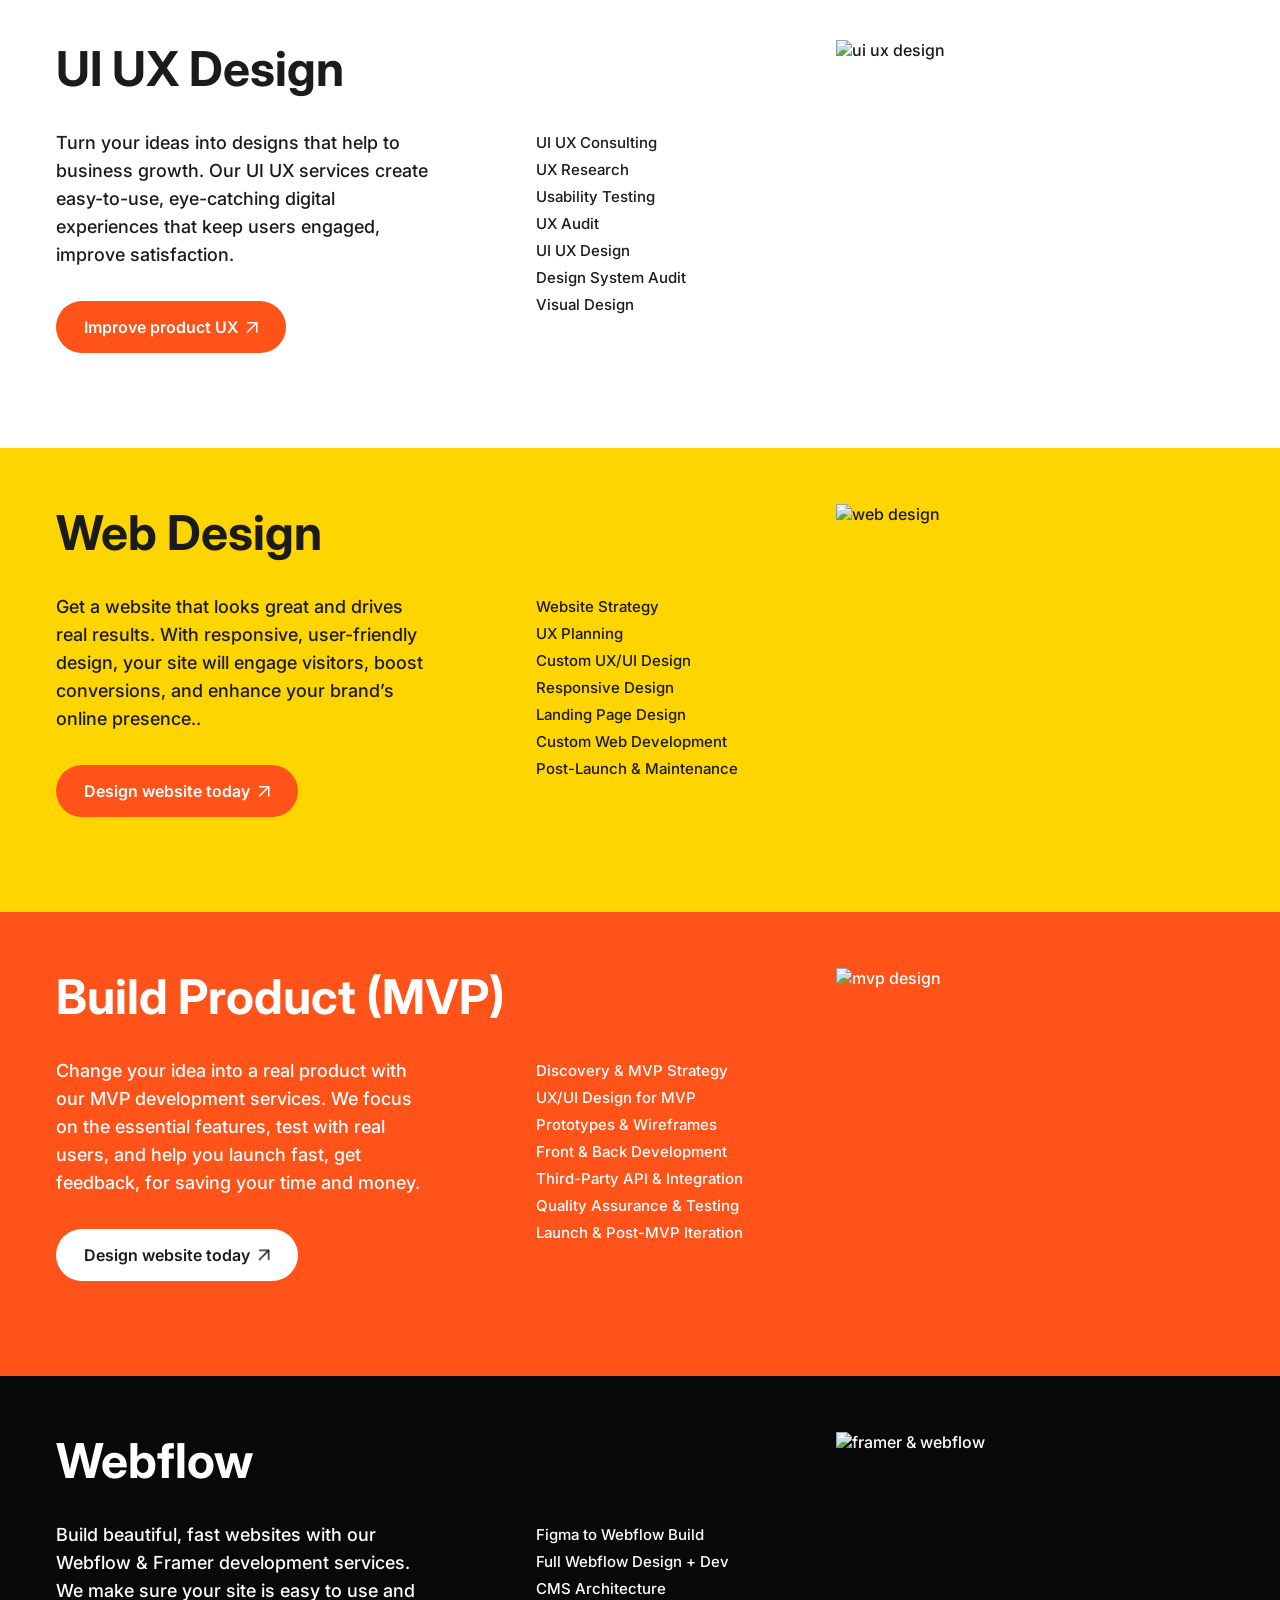
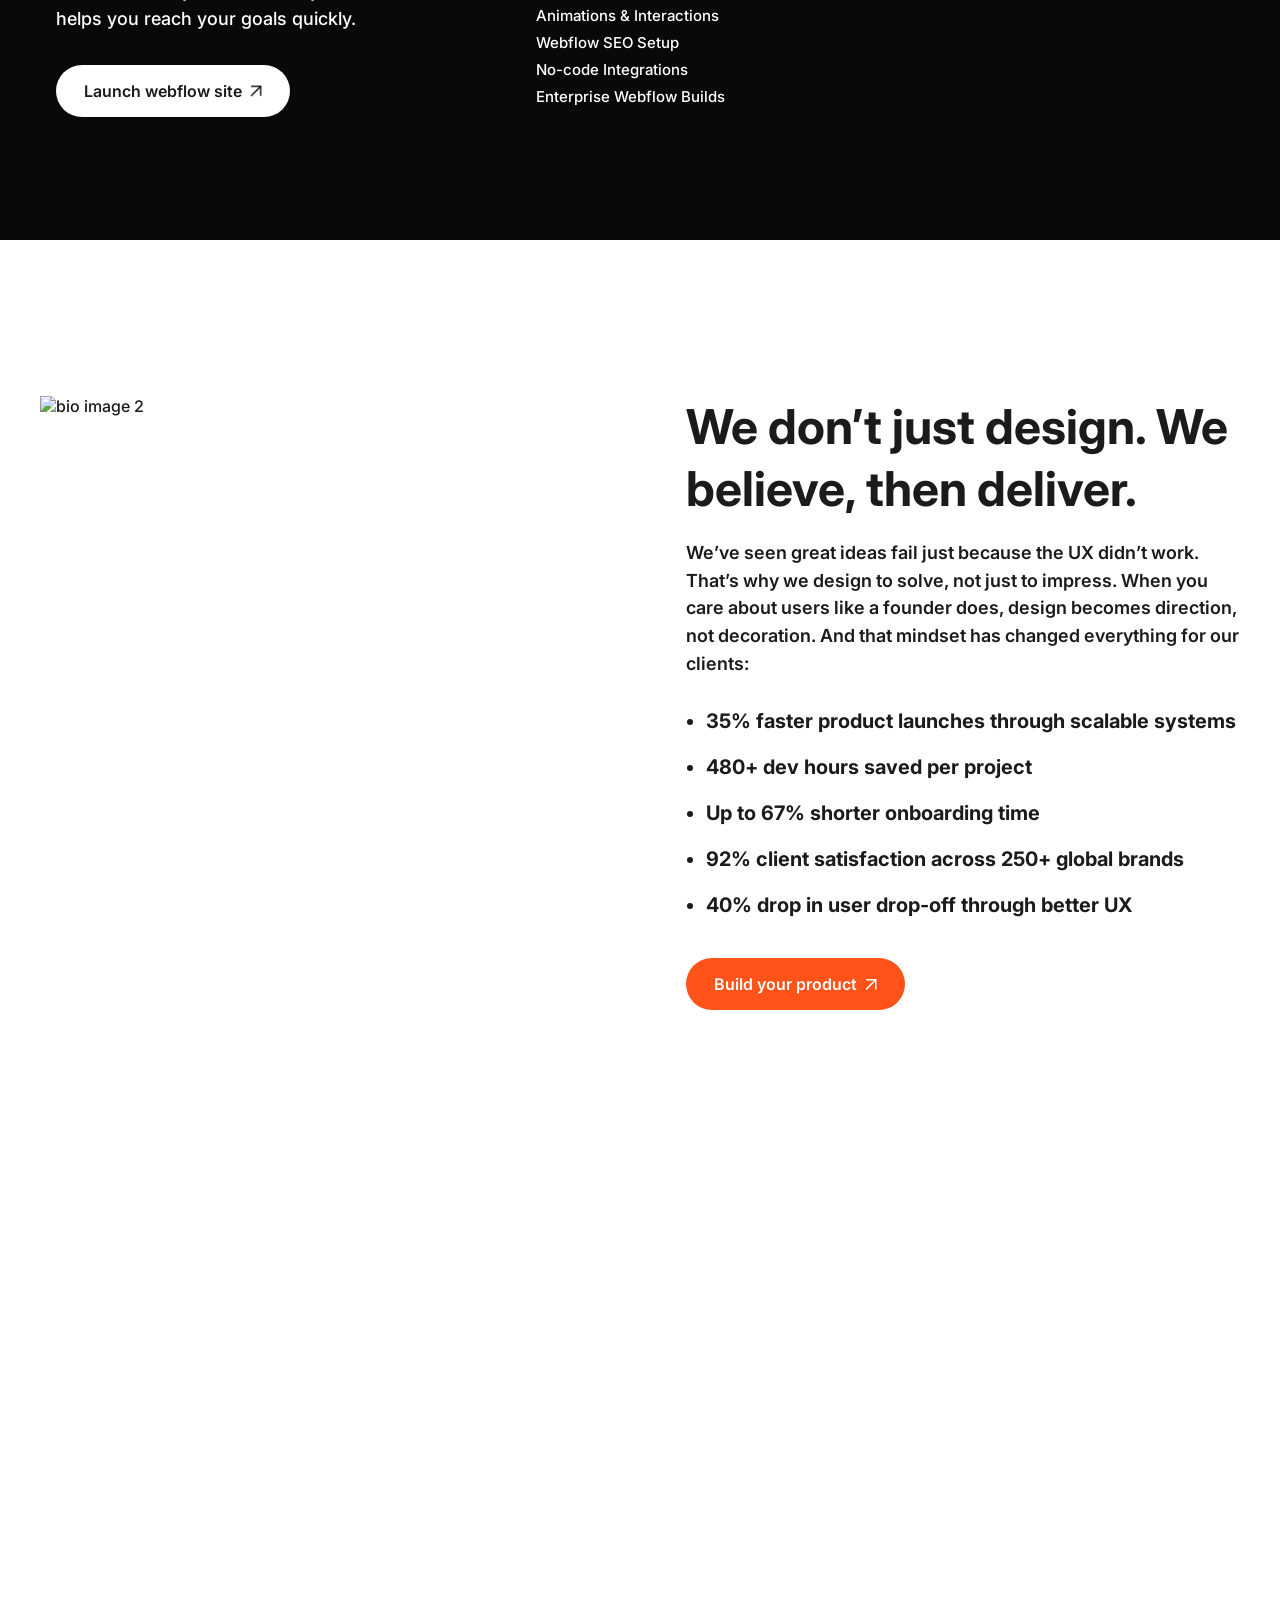
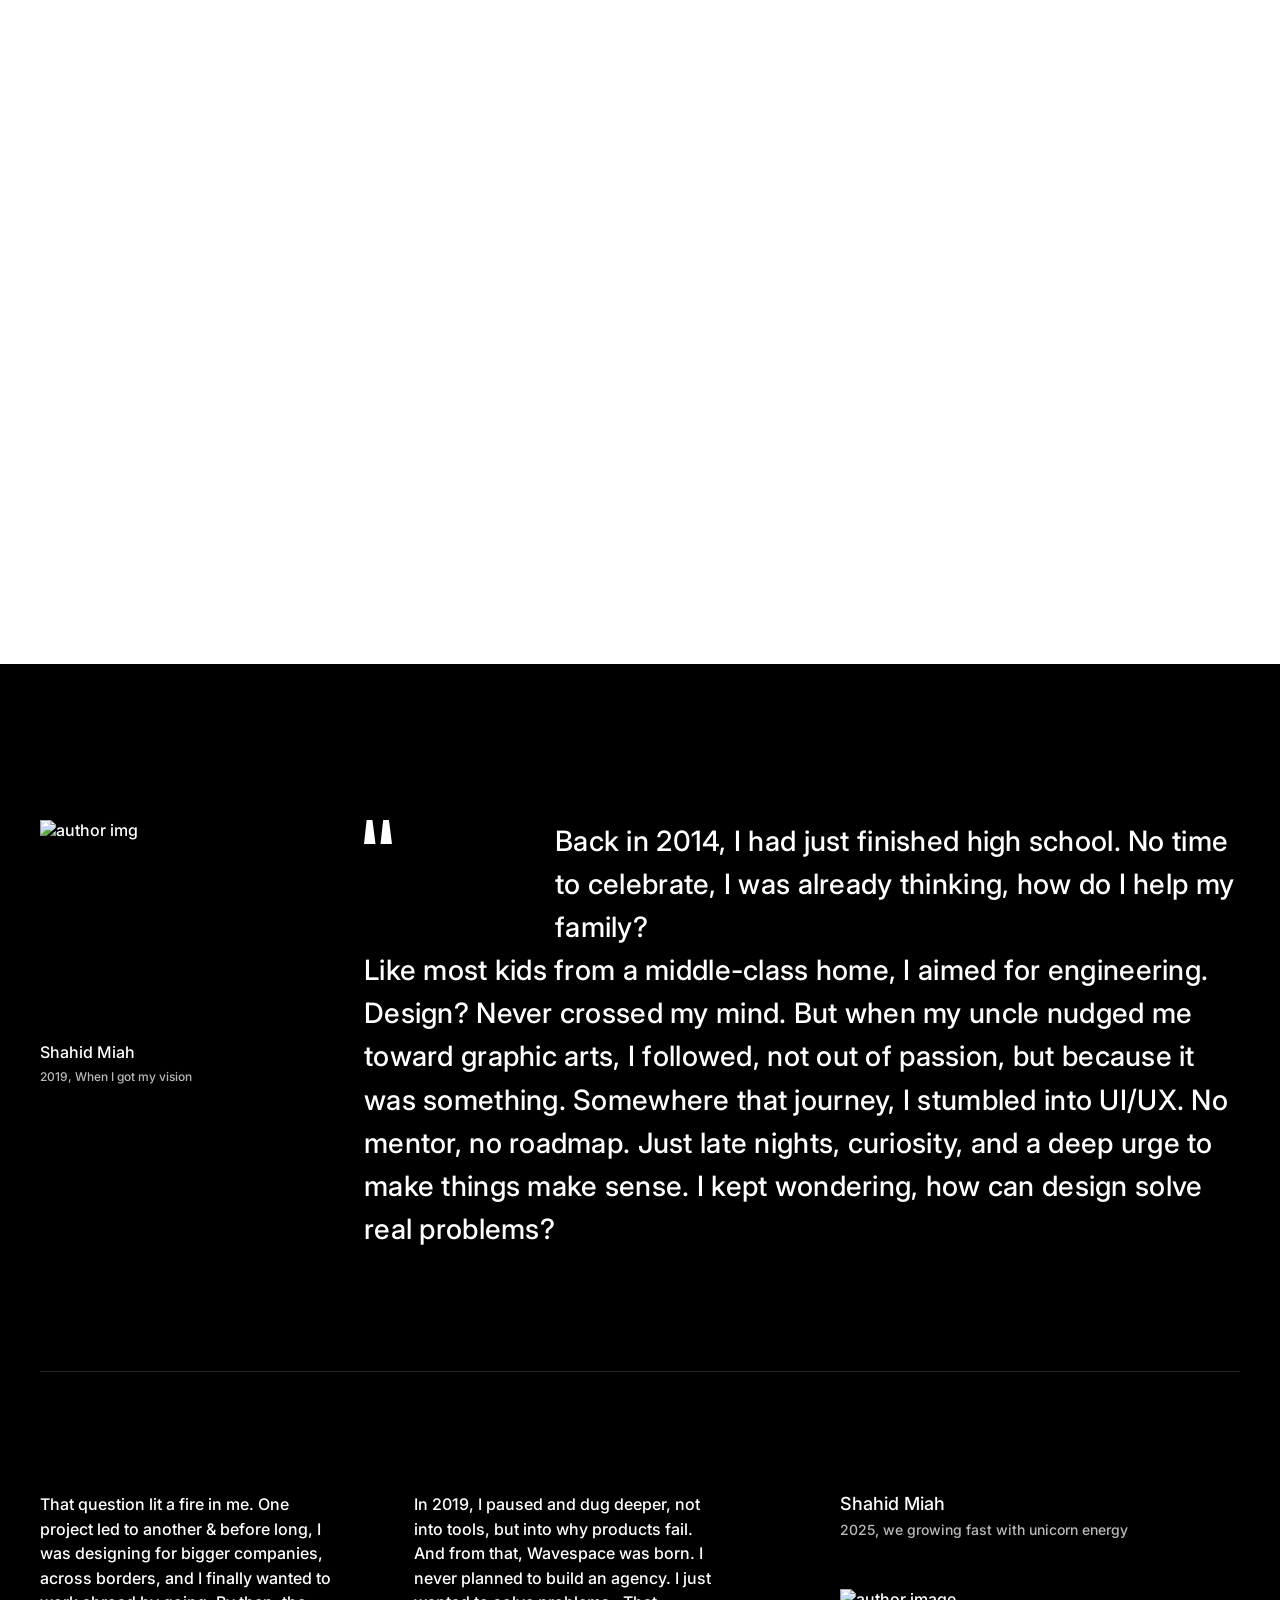
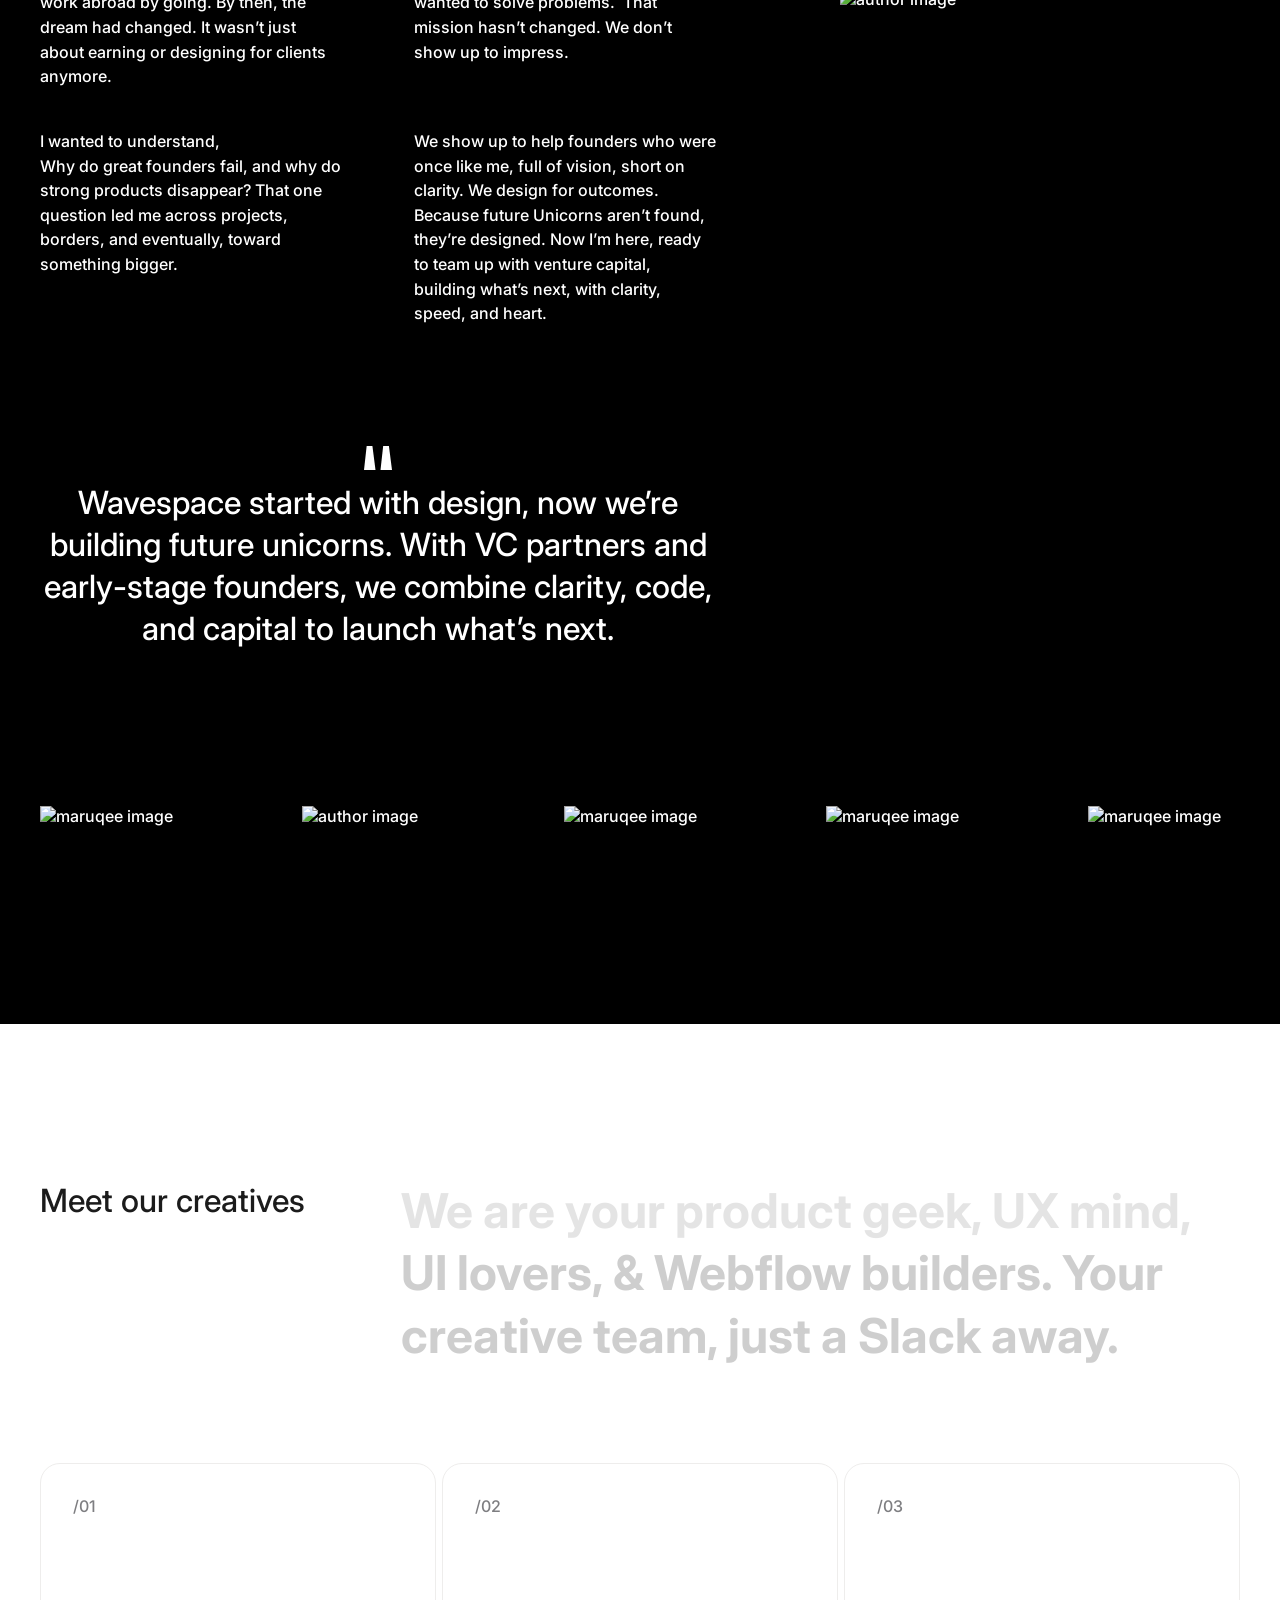
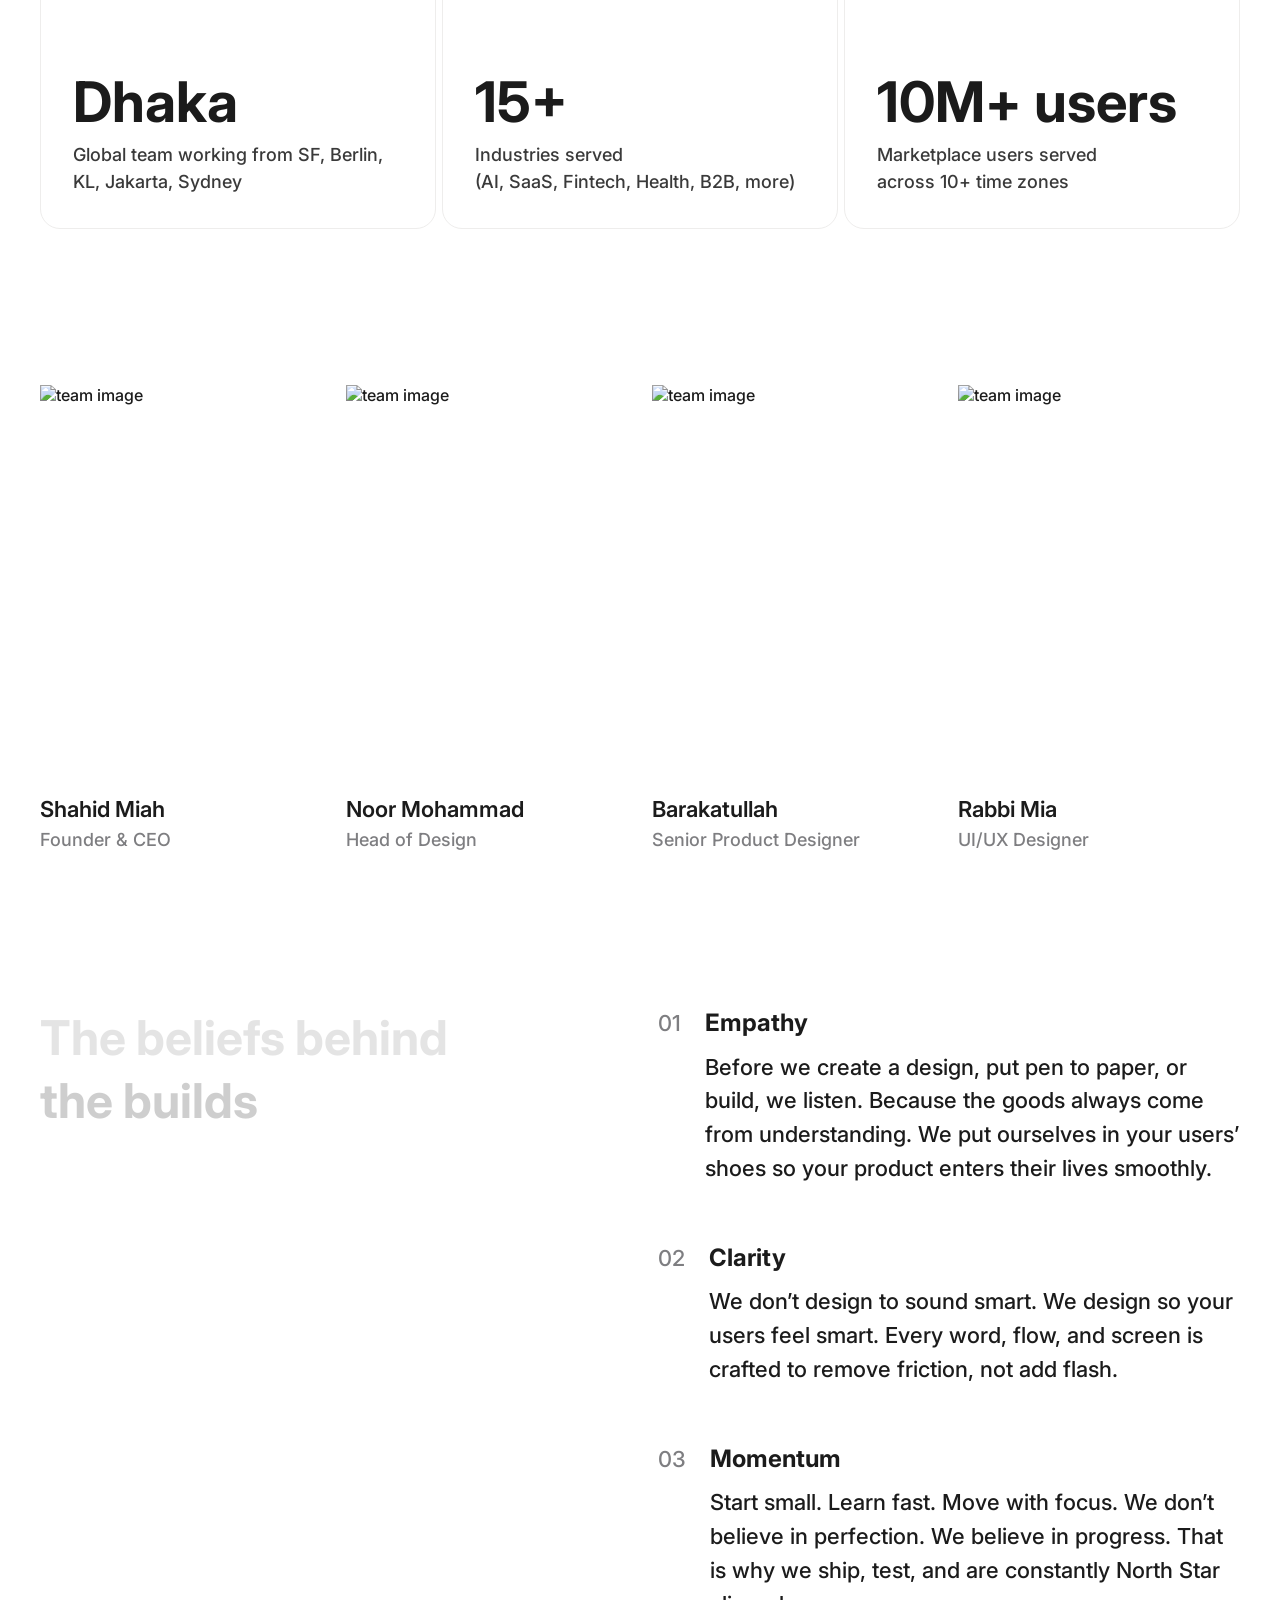
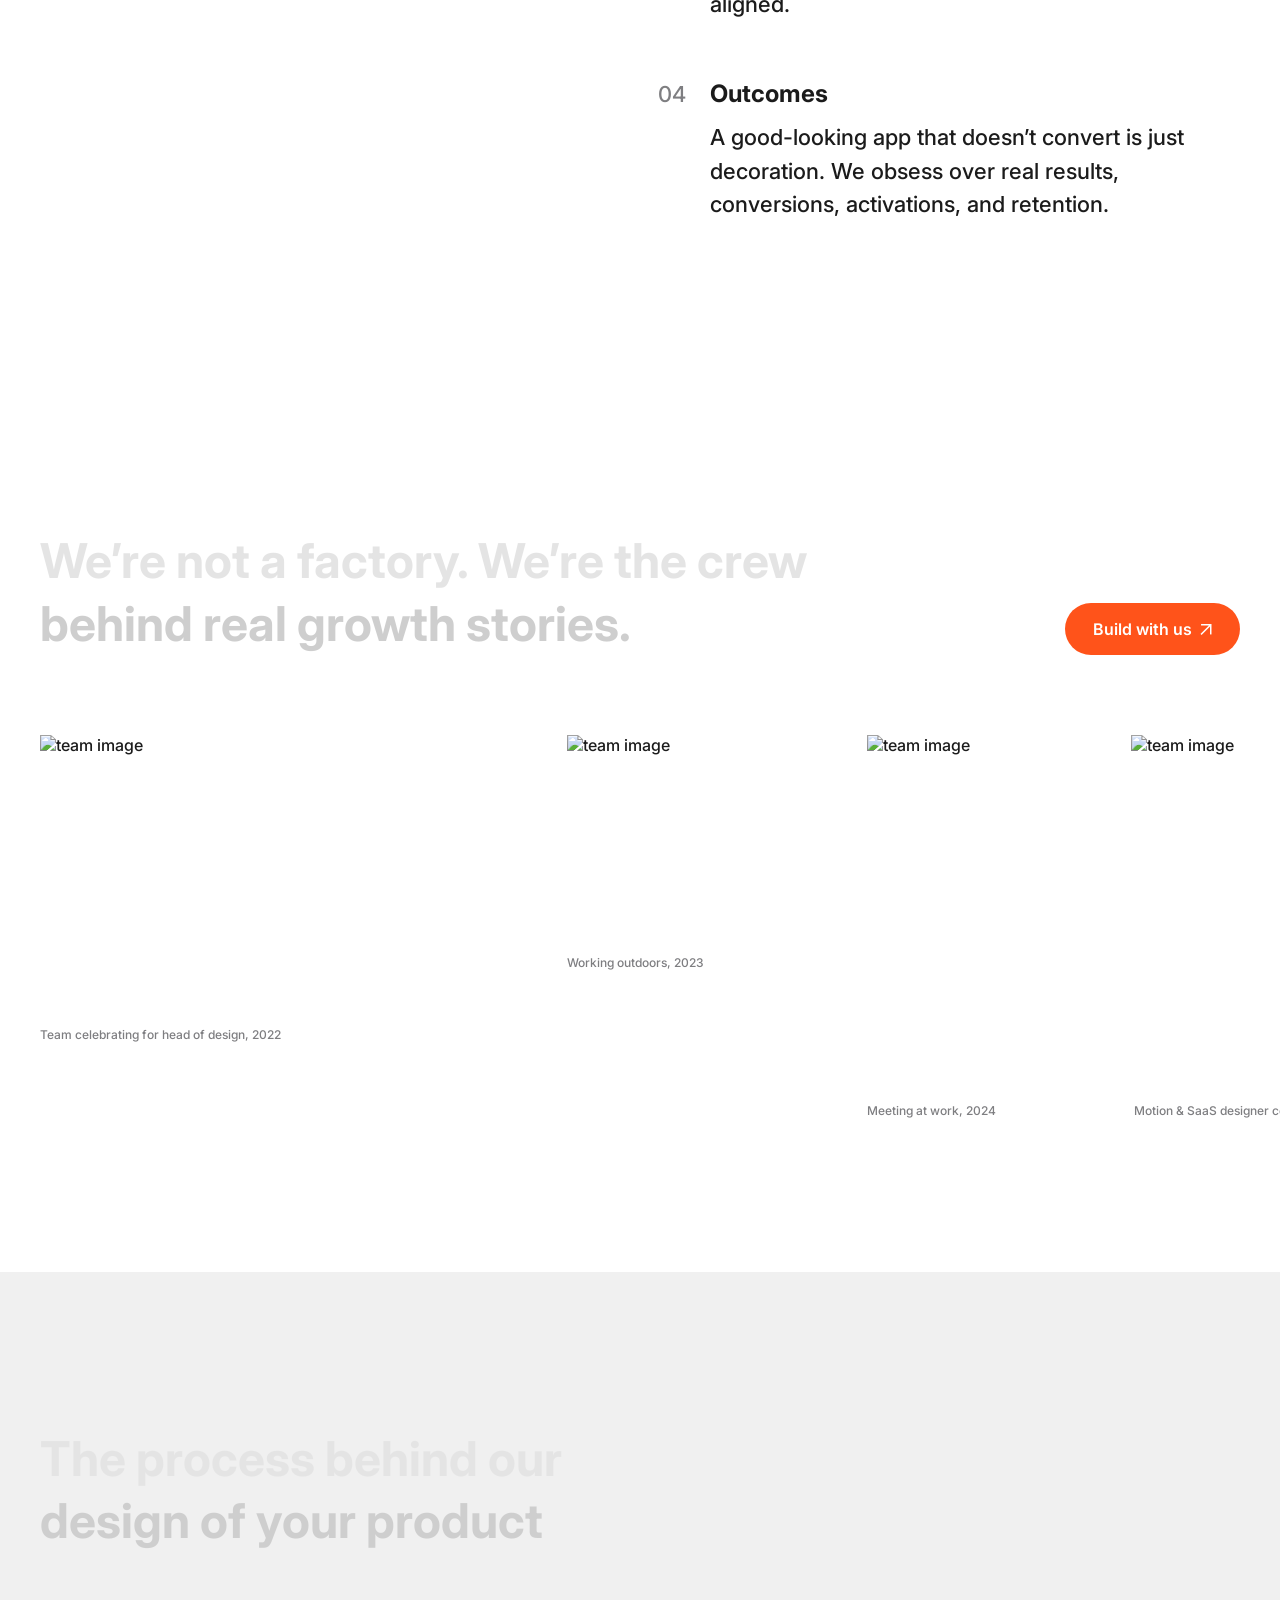
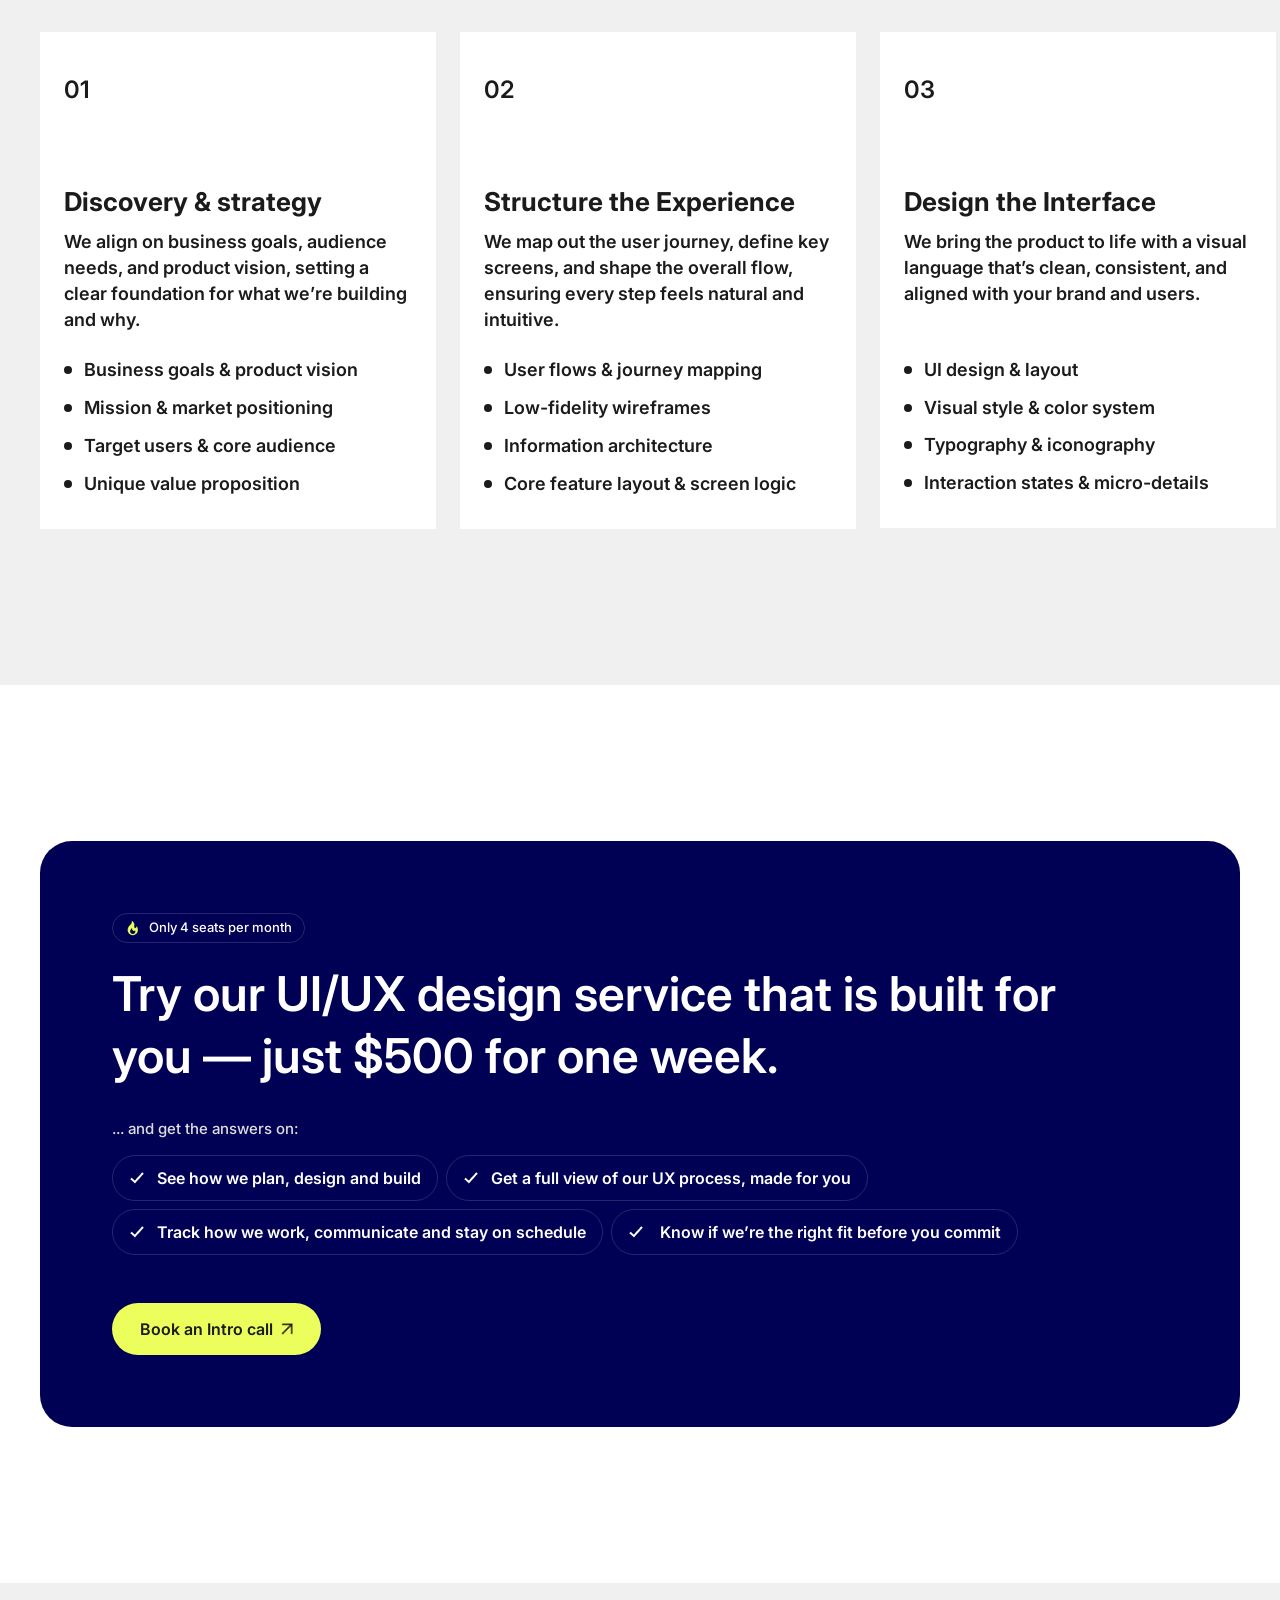
==== commit 82741317: "about page class rename" ====
--- a/about-us.html
+++ b/about-us.html
@@ -958,7 +958,7 @@
         <!-- marquee end -->
 
         <!-- data start -->
-        <section class="date_sec">
+        <section class="data_section">
           <div class="container is_data">
             <div class="section_heaing-wrap">
               <div class="text-reveal-anim show-lg">
@@ -1038,7 +1038,7 @@
         <!-- data end -->
 
         <!-- location  -->
-        <section class="location_bio_sec _2 is_about">
+        <section class="location_bio_section _2 is_about">
           <div class="container is_about-bio">
             <div class="section_heaing-wrap-2">
               <div class="text-reveal-anim show-lg">
@@ -1064,7 +1064,7 @@
             </div>
           </div>
           <div class="container is_location is_about">
-            <div class="lb_img-wrap">
+            <div class="location_bio_img-wrap">
               <img
                 src="https://cdn.prod.website-files.com/6655d16113e6966ef4eb1041/687b579980c6ee209097e4b8_Photo%202.webp"
                 loading="lazy"
@@ -1077,7 +1077,7 @@
                   https://cdn.prod.website-files.com/6655d16113e6966ef4eb1041/687b579980c6ee209097e4b8_Photo%202-p-1080.webp 1080w,
                   https://cdn.prod.website-files.com/6655d16113e6966ef4eb1041/687b579980c6ee209097e4b8_Photo%202.webp        1104w
                 "
-                class="lb_img"
+                class="location_bio_img"
               />
             </div>
             <div class="section_heaing-wrap-2 mobile">
@@ -1114,7 +1114,7 @@
                 </div>
               </div>
             </div>
-            <div class="lb_img-content">
+            <div class="location_bio_img-content">
               <p class="about_bio-para">
                 Wavespace didn’t start in a co-working space or some glossy
                 VC-funded setup. It started in a small bedroom, just one laptop,
@@ -1161,9 +1161,9 @@
         <!-- location end -->
 
         <!-- why  -->
-        <section class="location_bio_sec is-about">
+        <section class="location_bio_section is-about">
           <div class="container is_location is_ab">
-            <div class="lb_img-wrap">
+            <div class="location_bio_img-wrap">
               <img
                 src="https://cdn.prod.website-files.com/6655d16113e6966ef4eb1041/6816e7ca55955501354f28ca_image1.webp"
                 loading="lazy"
@@ -1177,28 +1177,28 @@
                   https://cdn.prod.website-files.com/6655d16113e6966ef4eb1041/6816e7ca55955501354f28ca_image1-p-1600.webp 1600w,
                   https://cdn.prod.website-files.com/6655d16113e6966ef4eb1041/6816e7ca55955501354f28ca_image1.webp        1656w
                 "
-                class="lb_img"
+                class="location_bio_img"
               />
             </div>
-            <div class="lb_img-content">
-              <div class="lb_title">
+            <div class="location_bio_img-content">
+              <div class="location_bio_title">
                 Why Wavespace? We care like co-founders.
               </div>
-              <p class="lb_para">
+              <p class="location_bio_para">
                 Not another agency. We are your team that gives a damn. Because
                 we treat your product like it's ours.
               </p>
-              <div class="lb_faq_cards">
-                <div class="lb_faq_card">
-                  <div class="lb_ques_wrap">
-                    <div class="lb_faq_num">01</div>
-                    <div class="lb_faq_ques">Startup-Speed Process</div>
+              <div class="location_bio_faq_cards">
+                <div class="location_bio_faq_card">
+                  <div class="location_bio_ques_wrap">
+                    <div class="location_bio_faq_num">01</div>
+                    <div class="location_bio_faq_ques">Startup-Speed Process</div>
                     <img
                       src="https://cdn.prod.website-files.com/6655d16113e6966ef4eb1041/67bff36ace59143f74ad7501_btn%20icon%20black.webp"
                       loading="lazy"
                       width="28"
                       alt="btn arrow icon"
-                      class="lb_faq_icon"
+                      class="location_bio_faq_icon"
                       style="
                         transform: translate3d(0px, 0px, 0px) scale3d(1, 1, 1)
                           rotateX(0deg) rotateY(0deg) rotateZ(0deg)
@@ -1207,24 +1207,24 @@
                       "
                     />
                   </div>
-                  <div class="lb_ans_wrap" style="width: 100%; height: 0px">
-                    <p class="lb_ans">
+                  <div class="location_bio_ans_wrap" style="width: 100%; height: 0px">
+                    <p class="location_bio_ans">
                       We work as a startup, not as an agency, with fast sprints,
                       async feedback, and designs that go live in weeks, not
                       quarters.
                     </p>
                   </div>
                 </div>
-                <div class="lb_faq_card">
-                  <div class="lb_ques_wrap">
-                    <div class="lb_faq_num">02</div>
-                    <div class="lb_faq_ques">SaaS, AI &amp; Web3 Experts</div>
+                <div class="location_bio_faq_card">
+                  <div class="location_bio_ques_wrap">
+                    <div class="location_bio_faq_num">02</div>
+                    <div class="location_bio_faq_ques">SaaS, AI &amp; Web3 Experts</div>
                     <img
                       src="https://cdn.prod.website-files.com/6655d16113e6966ef4eb1041/67bff36ace59143f74ad7501_btn%20icon%20black.webp"
                       loading="lazy"
                       width="28"
                       alt="btn arrow icon"
-                      class="lb_faq_icon"
+                      class="location_bio_faq_icon"
                       style="
                         transform: translate3d(0px, 0px, 0px) scale3d(1, 1, 1)
                           rotateX(0deg) rotateY(0deg) rotateZ(0deg)
@@ -1233,24 +1233,24 @@
                       "
                     />
                   </div>
-                  <div class="lb_ans_wrap" style="width: 100%; height: 0px">
-                    <p class="lb_ans">
+                  <div class="location_bio_ans_wrap" style="width: 100%; height: 0px">
+                    <p class="location_bio_ans">
                       We think of platform complexity as a second language. From
                       onboarding friction to system design, we solve it without
                       slowing you down.
                     </p>
                   </div>
                 </div>
-                <div class="lb_faq_card">
-                  <div class="lb_ques_wrap">
-                    <div class="lb_faq_num">03</div>
-                    <div class="lb_faq_ques">Work with Experts, Not Layers</div>
+                <div class="location_bio_faq_card">
+                  <div class="location_bio_ques_wrap">
+                    <div class="location_bio_faq_num">03</div>
+                    <div class="location_bio_faq_ques">Work with Experts, Not Layers</div>
                     <img
                       src="https://cdn.prod.website-files.com/6655d16113e6966ef4eb1041/67bff36ace59143f74ad7501_btn%20icon%20black.webp"
                       loading="lazy"
                       width="28"
                       alt="btn arrow icon"
-                      class="lb_faq_icon"
+                      class="location_bio_faq_icon"
                       style="
                         transform: translate3d(0px, 0px, 0px) scale3d(1, 1, 1)
                           rotateX(0deg) rotateY(0deg) rotateZ(0deg)
@@ -1259,24 +1259,24 @@
                       "
                     />
                   </div>
-                  <div class="lb_ans_wrap" style="width: 100%; height: 0px">
-                    <p class="lb_ans">
+                  <div class="location_bio_ans_wrap" style="width: 100%; height: 0px">
+                    <p class="location_bio_ans">
                       No account managers or long handoffs. You can talk to
                       senior designers and strategists who will not only speak
                       but will also build.
                     </p>
                   </div>
                 </div>
-                <div class="lb_faq_card">
-                  <div class="lb_ques_wrap">
-                    <div class="lb_faq_num">04</div>
-                    <div class="lb_faq_ques">Design That Performs</div>
+                <div class="location_bio_faq_card">
+                  <div class="location_bio_ques_wrap">
+                    <div class="location_bio_faq_num">04</div>
+                    <div class="location_bio_faq_ques">Design That Performs</div>
                     <img
                       src="https://cdn.prod.website-files.com/6655d16113e6966ef4eb1041/67bff36ace59143f74ad7501_btn%20icon%20black.webp"
                       loading="lazy"
                       width="28"
                       alt="btn arrow icon"
-                      class="lb_faq_icon"
+                      class="location_bio_faq_icon"
                       style="
                         transform: translate3d(0px, 0px, 0px) scale3d(1, 1, 1)
                           rotateX(0deg) rotateY(0deg) rotateZ(0deg)
@@ -1285,23 +1285,23 @@
                       "
                     />
                   </div>
-                  <div class="lb_ans_wrap" style="width: 100%; height: 0px">
-                    <p class="lb_ans">
+                  <div class="location_bio_ans_wrap" style="width: 100%; height: 0px">
+                    <p class="location_bio_ans">
                       We don’t chase pretty. We chase impact, faster onboarding,
                       better conversions, clearer UX, and fewer dev revisions.
                     </p>
                   </div>
                 </div>
-                <div class="lb_faq_card">
-                  <div class="lb_ques_wrap">
-                    <div class="lb_faq_num">05</div>
-                    <div class="lb_faq_ques">Flexible Engagement Models</div>
+                <div class="location_bio_faq_card">
+                  <div class="location_bio_ques_wrap">
+                    <div class="location_bio_faq_num">05</div>
+                    <div class="location_bio_faq_ques">Flexible Engagement Models</div>
                     <img
                       src="https://cdn.prod.website-files.com/6655d16113e6966ef4eb1041/67bff36ace59143f74ad7501_btn%20icon%20black.webp"
                       loading="lazy"
                       width="28"
                       alt="btn arrow icon"
-                      class="lb_faq_icon"
+                      class="location_bio_faq_icon"
                       style="
                         transform: translate3d(0px, 0px, 0px) scale3d(1, 1, 1)
                           rotateX(0deg) rotateY(0deg) rotateZ(0deg)
@@ -1310,8 +1310,8 @@
                       "
                     />
                   </div>
-                  <div class="lb_ans_wrap" style="width: 100%; height: 0px">
-                    <p class="lb_ans">
+                  <div class="location_bio_ans_wrap" style="width: 100%; height: 0px">
+                    <p class="location_bio_ans">
                       Need a sprint team? Ongoing design partner? MVP help? We
                       plug in wherever you need, with flexible, no-BS engagement
                       models.
@@ -2034,9 +2034,9 @@
         <!-- service sec end -->
 
         <!-- about sec -->
-        <section class="location_bio_sec is-about">
+        <section class="location_bio_section is-about">
           <div class="container is_location is_about">
-            <div class="lb_img-wrap">
+            <div class="location_bio_img-wrap">
               <img
                 src="https://cdn.prod.website-files.com/6655d16113e6966ef4eb1041/687b797f7c03e68811b3ce2c_image.webp"
                 loading="lazy"
@@ -2049,14 +2049,14 @@
                   https://cdn.prod.website-files.com/6655d16113e6966ef4eb1041/687b797f7c03e68811b3ce2c_image-p-1080.webp 1080w,
                   https://cdn.prod.website-files.com/6655d16113e6966ef4eb1041/687b797f7c03e68811b3ce2c_image.webp        1104w
                 "
-                class="lb_img"
+                class="location_bio_img"
               />
             </div>
-            <div class="lb_img-content">
-              <div class="lb_title">
+            <div class="location_bio_img-content">
+              <div class="location_bio_title">
                 We don’t just design. We believe, then deliver.
               </div>
-              <p class="lb_para">
+              <p class="location_bio_para">
                 We’ve seen great ideas fail just because the UX didn’t work.
                 That’s why we design to solve, not just to impress. When you
                 care about users like a founder does, design becomes direction,
@@ -2092,12 +2092,7 @@
                 <div class="bp_icon-wrap">
                   <div
                     class="btn_icon_wrapper"
-                    style="
-                      transform: translate3d(0%, 0%, 0px) scale3d(1, 1, 1)
-                        rotateX(0deg) rotateY(0deg) rotateZ(0deg)
-                        skew(0deg, 0deg);
-                      transform-style: preserve-3d;
-                    "
+                    
                   >
                     <img
                       src="assests/img/icons/small-arrow.webp"
@@ -2130,10 +2125,10 @@
         </section>
         <!-- founders end -->
         <!-- about author sec -->
-        <section class="about_athor_sec">
+        <section class="about_author_section">
           <div class="container is_aa">
-            <div class="aa_top-wrap">
-              <div class="aa_img-wrap dc">
+            <div class="about_author_top-wrap">
+              <div class="about_author_img-wrap dc">
                 <img
                   src="https://cdn.prod.website-files.com/6655d16113e6966ef4eb1041/687cb9112431679ca452656f_Rectangle%20242872.webp"
                   loading="lazy"
@@ -2144,10 +2139,10 @@
                   "
                   alt="author img
             "
-                  class="aa_img"
+                  class="about_author_img"
                 />
-                <div class="aa_name">Shahid Miah</div>
-                <div class="aa_vision">2019, When I got my vision</div>
+                <div class="about_author_name">Shahid Miah</div>
+                <div class="about_author_vision">2019, When I got my vision</div>
               </div>
               <div class="quote_text-wrap">
                 <div class="quote_tp">
@@ -2172,7 +2167,7 @@
                   wondering, how can design solve real problems?
                 </p>
               </div>
-              <div class="aa_img-wrap mobile">
+              <div class="about_author_img-wrap mobile">
                 <img
                   src="https://cdn.prod.website-files.com/6655d16113e6966ef4eb1041/687cb9112431679ca452656f_Rectangle%20242872.webp"
                   loading="lazy"
@@ -2183,14 +2178,14 @@
                   "
                   alt="author img
             "
-                  class="aa_img"
+                  class="about_author_img"
                 />
-                <div class="aa_name">Shahid Miah</div>
-                <div class="aa_vision">2019, When I got my vision</div>
+                <div class="about_author_name">Shahid Miah</div>
+                <div class="about_author_vision">2019, When I got my vision</div>
               </div>
             </div>
-            <div class="aa_bottom-wrap">
-              <div class="aa_grid">
+            <div class="about_author_bottom-wrap">
+              <div class="about_author_grid">
                 <p class="ab_grid_para">
                   That question lit a fire in me. One project led to another
                   &amp; before long, I was designing for bigger companies,
@@ -2276,14 +2271,14 @@
                 </div>
               </div>
             </div>
-            <div class="aa_img-marquee">
-              <div class="aa_img_marquee_card">
+            <div class="about_author_img-marquee">
+              <div class="about_author_img_marquee_card">
                 <img
                   src="https://cdn.prod.website-files.com/6655d16113e6966ef4eb1041/687cbea0ce2abe96c5d40724_image%20(1).webp"
                   loading="lazy"
                   width="248"
                   alt="maruqee image"
-                  class="aa_marquee-image"
+                  class="about_author_marquee-image"
                 /><img
                   src="https://cdn.prod.website-files.com/6655d16113e6966ef4eb1041/687cbcfc142a79cda4f4473c_Rectangle%2069617.webp"
                   loading="lazy"
@@ -2294,43 +2289,43 @@
                     https://cdn.prod.website-files.com/6655d16113e6966ef4eb1041/687cbcfc142a79cda4f4473c_Rectangle%2069617-p-500.webp 500w,
                     https://cdn.prod.website-files.com/6655d16113e6966ef4eb1041/687cbcfc142a79cda4f4473c_Rectangle%2069617.webp       800w
                   "
-                  class="aa_marquee-image"
+                  class="about_author_marquee-image"
                 /><img
                   src="https://cdn.prod.website-files.com/6655d16113e6966ef4eb1041/687cbea06ea5d6db74201853_image-2.webp"
                   loading="lazy"
                   width="248"
                   alt="maruqee image"
-                  class="aa_marquee-image"
+                  class="about_author_marquee-image"
                 /><img
                   src="https://cdn.prod.website-files.com/6655d16113e6966ef4eb1041/687cbea0b58621cec615276f_image-3.webp"
                   loading="lazy"
                   width="248"
                   alt="maruqee image"
-                  class="aa_marquee-image"
+                  class="about_author_marquee-image"
                 /><img
                   src="https://cdn.prod.website-files.com/6655d16113e6966ef4eb1041/687cbea0db6148ebcc94ca91_image-4.webp"
                   loading="lazy"
                   width="248"
                   alt="maruqee image"
-                  class="aa_marquee-image"
+                  class="about_author_marquee-image"
                 /><img
                   src="https://cdn.prod.website-files.com/6655d16113e6966ef4eb1041/687cbea0059db12c4298ff50_image-5.webp"
                   loading="lazy"
                   width="248"
                   alt="maruqee image"
-                  class="aa_marquee-image"
+                  class="about_author_marquee-image"
                 /><img
                   src="https://cdn.prod.website-files.com/6655d16113e6966ef4eb1041/687cbea0226e83a3f46140ce_image-6.webp"
                   loading="lazy"
                   width="248"
                   alt="maruqee image"
-                  class="aa_marquee-image"
+                  class="about_author_marquee-image"
                 /><img
                   src="https://cdn.prod.website-files.com/6655d16113e6966ef4eb1041/687cbea076807969dac18f75_image-7.webp"
                   loading="lazy"
                   width="248"
                   alt="maruqee image"
-                  class="aa_marquee-image"
+                  class="about_author_marquee-image"
                 /><img
                   src="https://cdn.prod.website-files.com/6655d16113e6966ef4eb1041/687cbea0fe6ca6d3238a6174_image-8.webp"
                   loading="lazy"
@@ -2341,31 +2336,31 @@
                     https://cdn.prod.website-files.com/6655d16113e6966ef4eb1041/687cbea0fe6ca6d3238a6174_image-8-p-500.webp 500w,
                     https://cdn.prod.website-files.com/6655d16113e6966ef4eb1041/687cbea0fe6ca6d3238a6174_image-8.webp       640w
                   "
-                  class="aa_marquee-image"
+                  class="about_author_marquee-image"
                 /><img
                   src="https://cdn.prod.website-files.com/6655d16113e6966ef4eb1041/687cbea0ce2abe96c5d40739_image-9.webp"
                   loading="lazy"
                   width="248"
                   alt="maruqee image"
-                  class="aa_marquee-image"
+                  class="about_author_marquee-image"
                 /><img
                   src="https://cdn.prod.website-files.com/6655d16113e6966ef4eb1041/687cbea0694a8f371f5a04fe_image-10.webp"
                   loading="lazy"
                   width="248"
                   alt="https://cdn.prod.website-files.com/6655d16113e6966ef4eb1041/687cbea0694a8f371f5a04fe_image-10.webp"
-                  class="aa_marquee-image"
+                  class="about_author_marquee-image"
                 /><img
                   src="https://cdn.prod.website-files.com/6655d16113e6966ef4eb1041/687cbea0139b0b89e075b8cb_image-11.webp"
                   loading="lazy"
                   width="248"
                   alt="maruqee image"
-                  class="aa_marquee-image"
+                  class="about_author_marquee-image"
                 /><img
                   src="https://cdn.prod.website-files.com/6655d16113e6966ef4eb1041/687cbea1f6cc2d379a12e516_image-12.webp"
                   loading="lazy"
                   width="248"
                   alt="maruqee image"
-                  class="aa_marquee-image"
+                  class="about_author_marquee-image"
                 /><img
                   src="https://cdn.prod.website-files.com/6655d16113e6966ef4eb1041/687cbea120ba36a166345866_image-13.webp"
                   loading="lazy"
@@ -2376,16 +2371,16 @@
                     https://cdn.prod.website-files.com/6655d16113e6966ef4eb1041/687cbea120ba36a166345866_image-13-p-500.webp 500w,
                     https://cdn.prod.website-files.com/6655d16113e6966ef4eb1041/687cbea120ba36a166345866_image-13.webp       640w
                   "
-                  class="aa_marquee-image"
+                  class="about_author_marquee-image"
                 />
               </div>
-              <div class="aa_img_marquee_card">
+              <div class="about_author_img_marquee_card">
                 <img
                   src="https://cdn.prod.website-files.com/6655d16113e6966ef4eb1041/687cbea0ce2abe96c5d40724_image%20(1).webp"
                   loading="lazy"
                   width="248"
                   alt="maruqee image"
-                  class="aa_marquee-image"
+                  class="about_author_marquee-image"
                 /><img
                   src="https://cdn.prod.website-files.com/6655d16113e6966ef4eb1041/687cbcfc142a79cda4f4473c_Rectangle%2069617.webp"
                   loading="lazy"
@@ -2396,43 +2391,43 @@
                     https://cdn.prod.website-files.com/6655d16113e6966ef4eb1041/687cbcfc142a79cda4f4473c_Rectangle%2069617-p-500.webp 500w,
                     https://cdn.prod.website-files.com/6655d16113e6966ef4eb1041/687cbcfc142a79cda4f4473c_Rectangle%2069617.webp       800w
                   "
-                  class="aa_marquee-image"
+                  class="about_author_marquee-image"
                 /><img
                   src="https://cdn.prod.website-files.com/6655d16113e6966ef4eb1041/687cbea06ea5d6db74201853_image-2.webp"
                   loading="lazy"
                   width="248"
                   alt="maruqee image"
-                  class="aa_marquee-image"
+                  class="about_author_marquee-image"
                 /><img
                   src="https://cdn.prod.website-files.com/6655d16113e6966ef4eb1041/687cbea0b58621cec615276f_image-3.webp"
                   loading="lazy"
                   width="248"
                   alt="maruqee image"
-                  class="aa_marquee-image"
+                  class="about_author_marquee-image"
                 /><img
                   src="https://cdn.prod.website-files.com/6655d16113e6966ef4eb1041/687cbea0db6148ebcc94ca91_image-4.webp"
                   loading="lazy"
                   width="248"
                   alt="maruqee image"
-                  class="aa_marquee-image"
+                  class="about_author_marquee-image"
                 /><img
                   src="https://cdn.prod.website-files.com/6655d16113e6966ef4eb1041/687cbea0059db12c4298ff50_image-5.webp"
                   loading="lazy"
                   width="248"
                   alt="maruqee image"
-                  class="aa_marquee-image"
+                  class="about_author_marquee-image"
                 /><img
                   src="https://cdn.prod.website-files.com/6655d16113e6966ef4eb1041/687cbea0226e83a3f46140ce_image-6.webp"
                   loading="lazy"
                   width="248"
                   alt="maruqee image"
-                  class="aa_marquee-image"
+                  class="about_author_marquee-image"
                 /><img
                   src="https://cdn.prod.website-files.com/6655d16113e6966ef4eb1041/687cbea076807969dac18f75_image-7.webp"
                   loading="lazy"
                   width="248"
                   alt="maruqee image"
-                  class="aa_marquee-image"
+                  class="about_author_marquee-image"
                 /><img
                   src="https://cdn.prod.website-files.com/6655d16113e6966ef4eb1041/687cbea0fe6ca6d3238a6174_image-8.webp"
                   loading="lazy"
@@ -2443,31 +2438,31 @@
                     https://cdn.prod.website-files.com/6655d16113e6966ef4eb1041/687cbea0fe6ca6d3238a6174_image-8-p-500.webp 500w,
                     https://cdn.prod.website-files.com/6655d16113e6966ef4eb1041/687cbea0fe6ca6d3238a6174_image-8.webp       640w
                   "
-                  class="aa_marquee-image"
+                  class="about_author_marquee-image"
                 /><img
                   src="https://cdn.prod.website-files.com/6655d16113e6966ef4eb1041/687cbea0ce2abe96c5d40739_image-9.webp"
                   loading="lazy"
                   width="248"
                   alt="maruqee image"
-                  class="aa_marquee-image"
+                  class="about_author_marquee-image"
                 /><img
                   src="https://cdn.prod.website-files.com/6655d16113e6966ef4eb1041/687cbea0694a8f371f5a04fe_image-10.webp"
                   loading="lazy"
                   width="248"
                   alt="https://cdn.prod.website-files.com/6655d16113e6966ef4eb1041/687cbea0694a8f371f5a04fe_image-10.webp"
-                  class="aa_marquee-image"
+                  class="about_author_marquee-image"
                 /><img
                   src="https://cdn.prod.website-files.com/6655d16113e6966ef4eb1041/687cbea0139b0b89e075b8cb_image-11.webp"
                   loading="lazy"
                   width="248"
                   alt="maruqee image"
-                  class="aa_marquee-image"
+                  class="about_author_marquee-image"
                 /><img
                   src="https://cdn.prod.website-files.com/6655d16113e6966ef4eb1041/687cbea1f6cc2d379a12e516_image-12.webp"
                   loading="lazy"
                   width="248"
                   alt="maruqee image"
-                  class="aa_marquee-image"
+                  class="about_author_marquee-image"
                 /><img
                   src="https://cdn.prod.website-files.com/6655d16113e6966ef4eb1041/687cbea120ba36a166345866_image-13.webp"
                   loading="lazy"
@@ -2478,16 +2473,16 @@
                     https://cdn.prod.website-files.com/6655d16113e6966ef4eb1041/687cbea120ba36a166345866_image-13-p-500.webp 500w,
                     https://cdn.prod.website-files.com/6655d16113e6966ef4eb1041/687cbea120ba36a166345866_image-13.webp       640w
                   "
-                  class="aa_marquee-image"
+                  class="about_author_marquee-image"
                 />
               </div>
-              <div class="aa_img_marquee_card">
+              <div class="about_author_img_marquee_card">
                 <img
                   src="https://cdn.prod.website-files.com/6655d16113e6966ef4eb1041/687cbea0ce2abe96c5d40724_image%20(1).webp"
                   loading="lazy"
                   width="248"
                   alt="maruqee image"
-                  class="aa_marquee-image"
+                  class="about_author_marquee-image"
                 /><img
                   src="https://cdn.prod.website-files.com/6655d16113e6966ef4eb1041/687cbcfc142a79cda4f4473c_Rectangle%2069617.webp"
                   loading="lazy"
@@ -2498,43 +2493,43 @@
                     https://cdn.prod.website-files.com/6655d16113e6966ef4eb1041/687cbcfc142a79cda4f4473c_Rectangle%2069617-p-500.webp 500w,
                     https://cdn.prod.website-files.com/6655d16113e6966ef4eb1041/687cbcfc142a79cda4f4473c_Rectangle%2069617.webp       800w
                   "
-                  class="aa_marquee-image"
+                  class="about_author_marquee-image"
                 /><img
                   src="https://cdn.prod.website-files.com/6655d16113e6966ef4eb1041/687cbea06ea5d6db74201853_image-2.webp"
                   loading="lazy"
                   width="248"
                   alt="maruqee image"
-                  class="aa_marquee-image"
+                  class="about_author_marquee-image"
                 /><img
                   src="https://cdn.prod.website-files.com/6655d16113e6966ef4eb1041/687cbea0b58621cec615276f_image-3.webp"
                   loading="lazy"
                   width="248"
                   alt="maruqee image"
-                  class="aa_marquee-image"
+                  class="about_author_marquee-image"
                 /><img
                   src="https://cdn.prod.website-files.com/6655d16113e6966ef4eb1041/687cbea0db6148ebcc94ca91_image-4.webp"
                   loading="lazy"
                   width="248"
                   alt="maruqee image"
-                  class="aa_marquee-image"
+                  class="about_author_marquee-image"
                 /><img
                   src="https://cdn.prod.website-files.com/6655d16113e6966ef4eb1041/687cbea0059db12c4298ff50_image-5.webp"
                   loading="lazy"
                   width="248"
                   alt="maruqee image"
-                  class="aa_marquee-image"
+                  class="about_author_marquee-image"
                 /><img
                   src="https://cdn.prod.website-files.com/6655d16113e6966ef4eb1041/687cbea0226e83a3f46140ce_image-6.webp"
                   loading="lazy"
                   width="248"
                   alt="maruqee image"
-                  class="aa_marquee-image"
+                  class="about_author_marquee-image"
                 /><img
                   src="https://cdn.prod.website-files.com/6655d16113e6966ef4eb1041/687cbea076807969dac18f75_image-7.webp"
                   loading="lazy"
                   width="248"
                   alt="maruqee image"
-                  class="aa_marquee-image"
+                  class="about_author_marquee-image"
                 /><img
                   src="https://cdn.prod.website-files.com/6655d16113e6966ef4eb1041/687cbea0fe6ca6d3238a6174_image-8.webp"
                   loading="lazy"
@@ -2545,31 +2540,31 @@
                     https://cdn.prod.website-files.com/6655d16113e6966ef4eb1041/687cbea0fe6ca6d3238a6174_image-8-p-500.webp 500w,
                     https://cdn.prod.website-files.com/6655d16113e6966ef4eb1041/687cbea0fe6ca6d3238a6174_image-8.webp       640w
                   "
-                  class="aa_marquee-image"
+                  class="about_author_marquee-image"
                 /><img
                   src="https://cdn.prod.website-files.com/6655d16113e6966ef4eb1041/687cbea0ce2abe96c5d40739_image-9.webp"
                   loading="lazy"
                   width="248"
                   alt="maruqee image"
-                  class="aa_marquee-image"
+                  class="about_author_marquee-image"
                 /><img
                   src="https://cdn.prod.website-files.com/6655d16113e6966ef4eb1041/687cbea0694a8f371f5a04fe_image-10.webp"
                   loading="lazy"
                   width="248"
                   alt="https://cdn.prod.website-files.com/6655d16113e6966ef4eb1041/687cbea0694a8f371f5a04fe_image-10.webp"
-                  class="aa_marquee-image"
+                  class="about_author_marquee-image"
                 /><img
                   src="https://cdn.prod.website-files.com/6655d16113e6966ef4eb1041/687cbea0139b0b89e075b8cb_image-11.webp"
                   loading="lazy"
                   width="248"
                   alt="maruqee image"
-                  class="aa_marquee-image"
+                  class="about_author_marquee-image"
                 /><img
                   src="https://cdn.prod.website-files.com/6655d16113e6966ef4eb1041/687cbea1f6cc2d379a12e516_image-12.webp"
                   loading="lazy"
                   width="248"
                   alt="maruqee image"
-                  class="aa_marquee-image"
+                  class="about_author_marquee-image"
                 /><img
                   src="https://cdn.prod.website-files.com/6655d16113e6966ef4eb1041/687cbea120ba36a166345866_image-13.webp"
                   loading="lazy"
@@ -2580,7 +2575,7 @@
                     https://cdn.prod.website-files.com/6655d16113e6966ef4eb1041/687cbea120ba36a166345866_image-13-p-500.webp 500w,
                     https://cdn.prod.website-files.com/6655d16113e6966ef4eb1041/687cbea120ba36a166345866_image-13.webp       640w
                   "
-                  class="aa_marquee-image"
+                  class="about_author_marquee-image"
                 />
               </div>
             </div>
@@ -2589,12 +2584,12 @@
         <!-- about author end -->
 
         <!-- office team  -->
-        <section class="office_team_sec">
+        <section class="office_team_section">
           <div class="container is_oteam">
             <div class="team_top-wrap">
-              <div class="tt_title">
-                <div class="tt_label">Meet our creatives</div>
-                <div class="tt_atext">
+              <div class="team_top_title">
+                <div class="team_top_label">Meet our creatives</div>
+                <div class="team_top_atext">
                   <div class="section_heaing-wrap" style="margin-bottom: 0">
                     <div class="text-reveal-anim show-lg">
                       <div class="invert-item tp_text_invert">
@@ -2622,7 +2617,7 @@
                 </div>
               </div>
             </div>
-            <div class="tt_grids">
+            <div class="team_top_grids">
               <div class="tt3_gridcard">
                 <div class="data_number">/01</div>
                 <div class="data_card_info-wrap">
@@ -2905,7 +2900,7 @@
 
         <!-- teams section about  -->
 
-        <section class="team_sec">
+        <section class="team_section">
           <div class="container is_team">
             <div class="section_heaing-wrap">
               <div class="text-reveal-anim show-lg">
@@ -3817,35 +3812,26 @@
 
         <!-- process behind -->
 
-        <section class="step_sec">
+        <section class="step_section">
           <div class="sticky_wrapper about">
             <div class="sticky_steps">
               <div class="container is_step">
                 <div class="section_heaing-wrap steps">
                   <div class="text-reveal-anim show-lg">
-                    <div class="invert-item">
-                      <div
-                        class="text-invert gray _1st"
-                        style="will-change: width, height; width: 0%"
-                      ></div>
-                      <div class="section-title">The process behind our</div>
-                    </div>
-                    <div class="invert-item">
-                      <div
-                        class="text-invert gray _2nd"
-                        style="will-change: width, height; width: 0%"
-                      ></div>
+                    <div class="invert-item  tp_text_invert">
+                     
+                      <div class="section-title text-hightlight">The process behind our</div>
+                    </div>
+                    <div class="invert-item tp_text_invert tp_text_invert3">
+                     
                       <div class="section-title text-hightlight">
                         design of your product
                       </div>
                     </div>
                   </div>
                   <div class="text-reveal-anim show-md">
-                    <div class="invert-item">
-                      <div
-                        class="text-invert gray _2nd"
-                        style="will-change: width, height; width: 0%"
-                      ></div>
+                    <div class="invert-item tp_text_invert">
+                   
                       <div class="section-title">
                         The process behind our design of your product
                       </div>
@@ -3855,14 +3841,7 @@
                 <div class="all_steps_cards">
                   <div
                     class="steps_card-wrap is_about"
-                    style="
-                      will-change: transform;
-                      transform: translate3d(0%, 0px, 0px) scale3d(1, 1, 1)
-                        rotateX(0deg) rotateY(0deg) rotateZ(0deg)
-                        skew(0deg, 0deg);
-                      transform-style: preserve-3d;
-                    "
-                  >
+                   >
                     <div class="step_slider_card">
                       <div class="ss_number">01</div>
                       <div class="ss_title">Discovery &amp; strategy</div>
@@ -4007,8 +3986,8 @@
 
         <!-- cta content -->
 
-        <section class="loca_cta_sec is_ser">
-          <div class="container is_loca_cta">
+        <section class="about_cta_section is_ser">
+          <div class="container">
             <div class="loca_cta_content is_ser">
               <div class="cta_seat-wrap">
                 <img
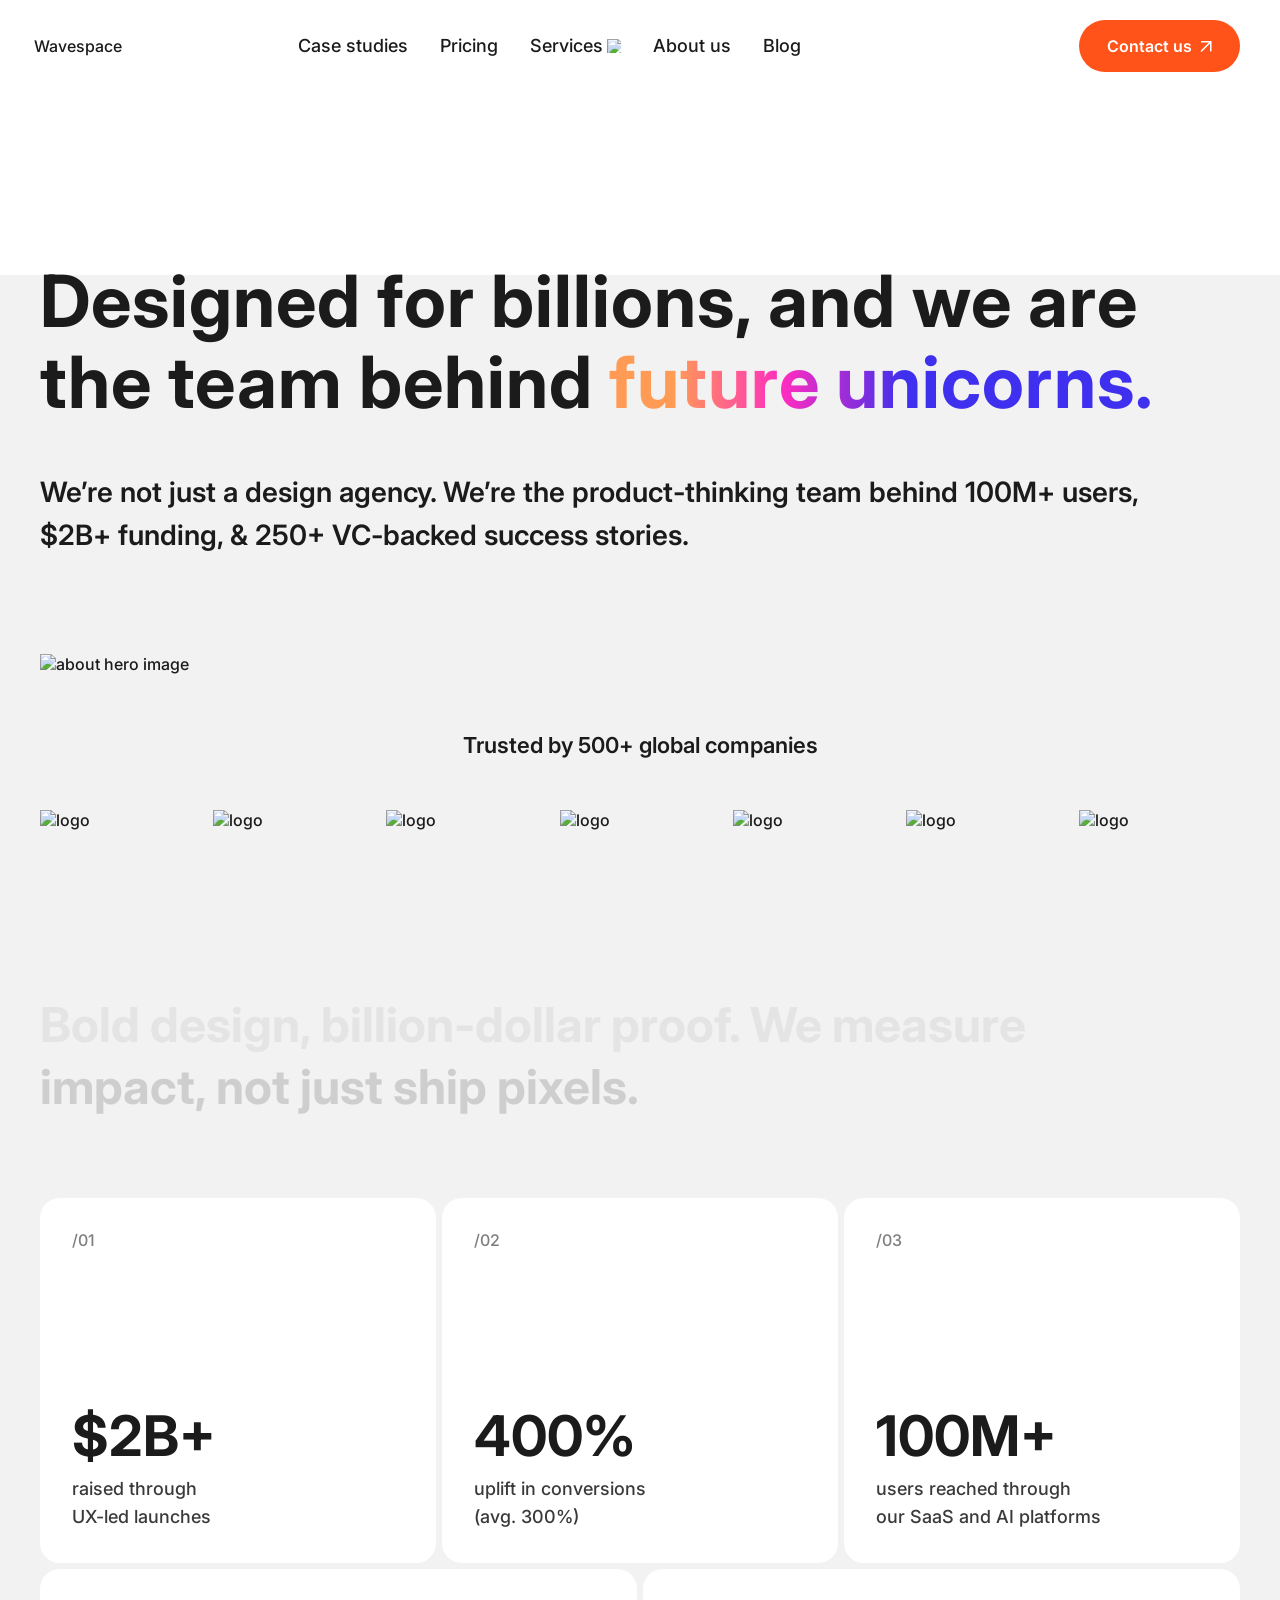
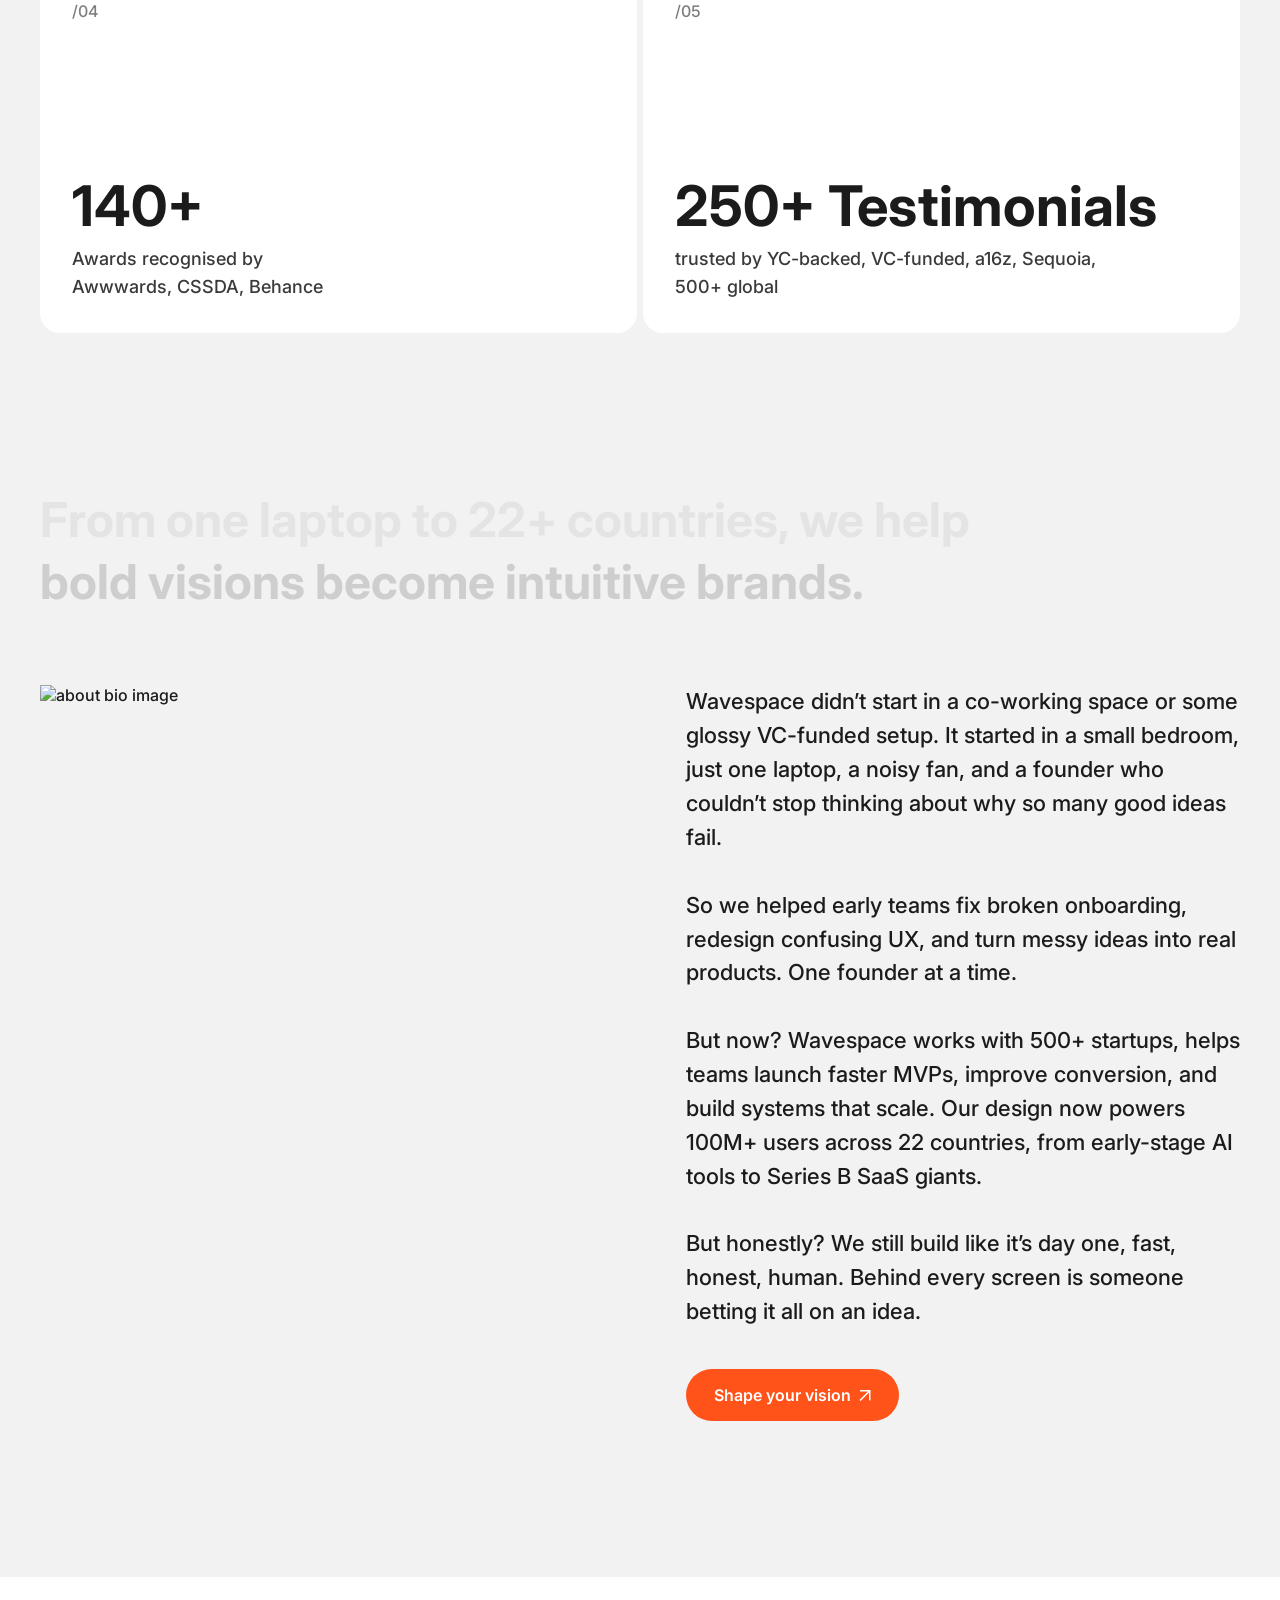
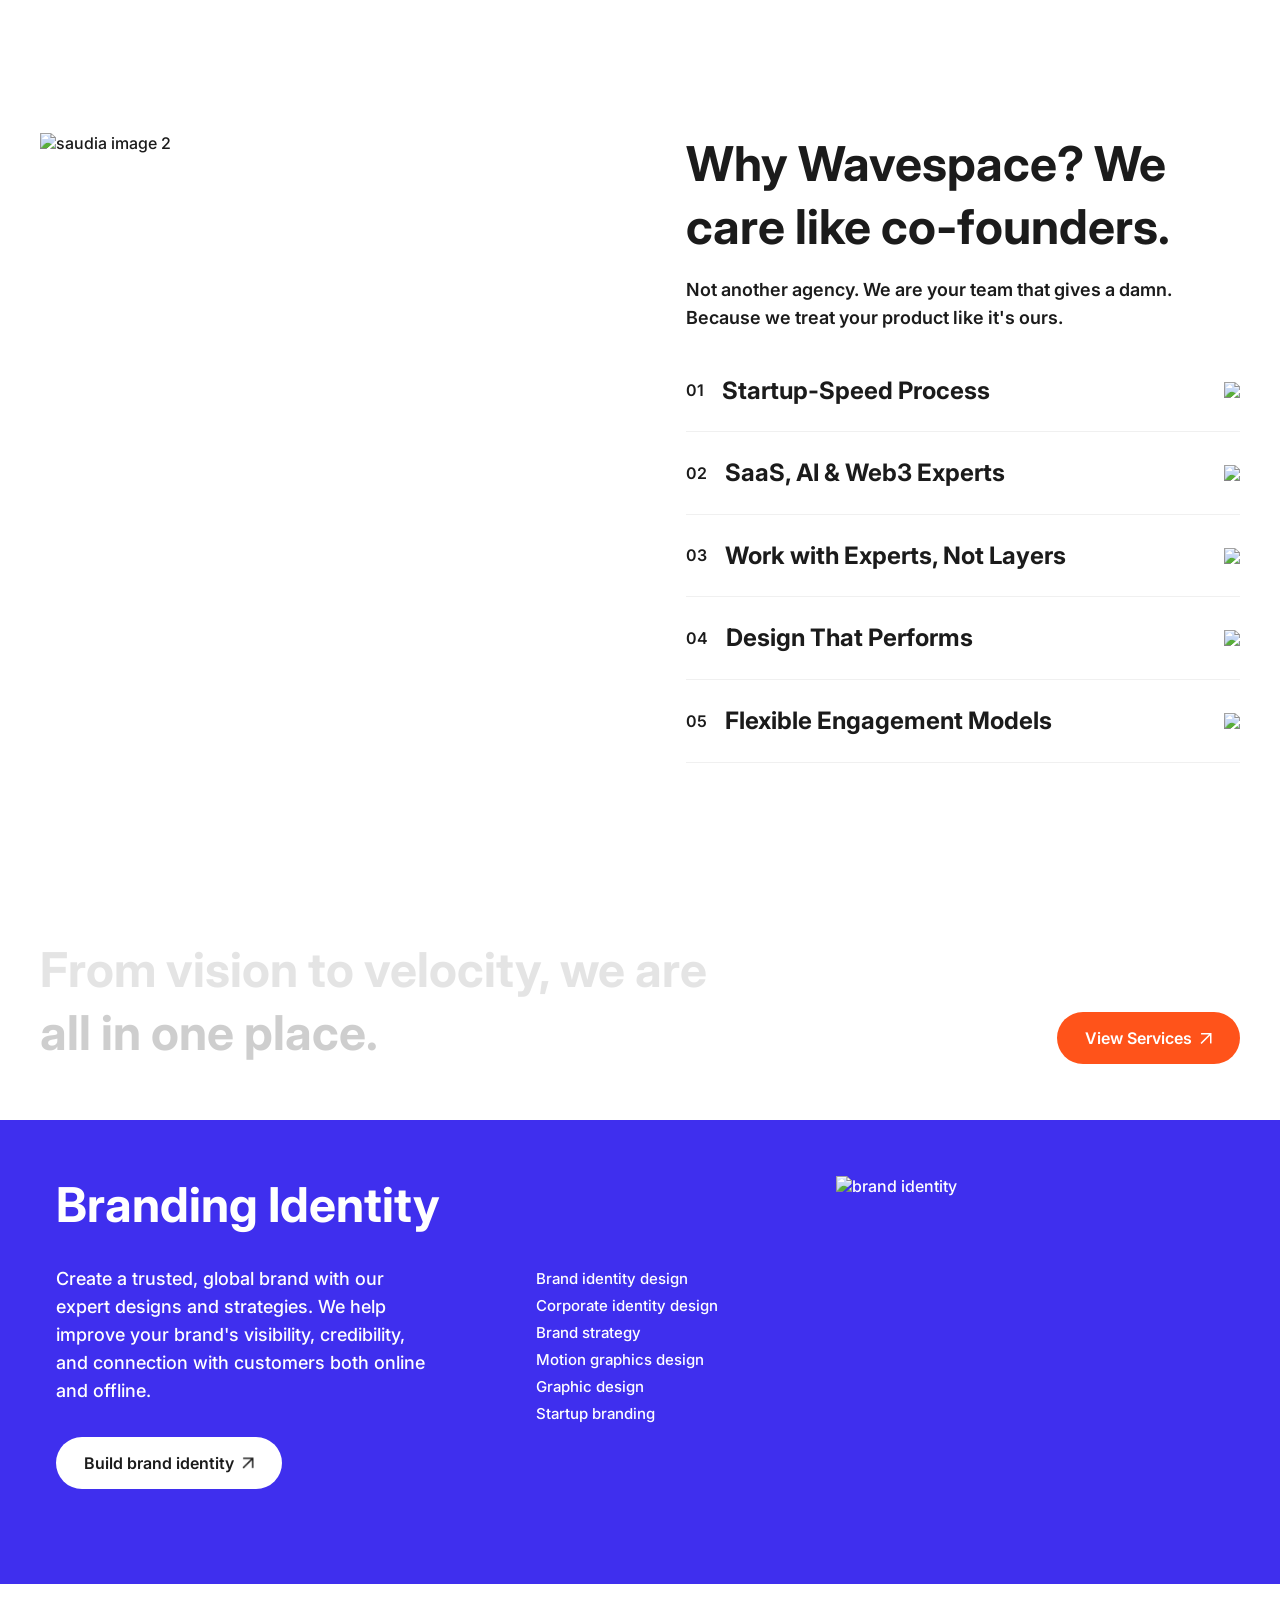
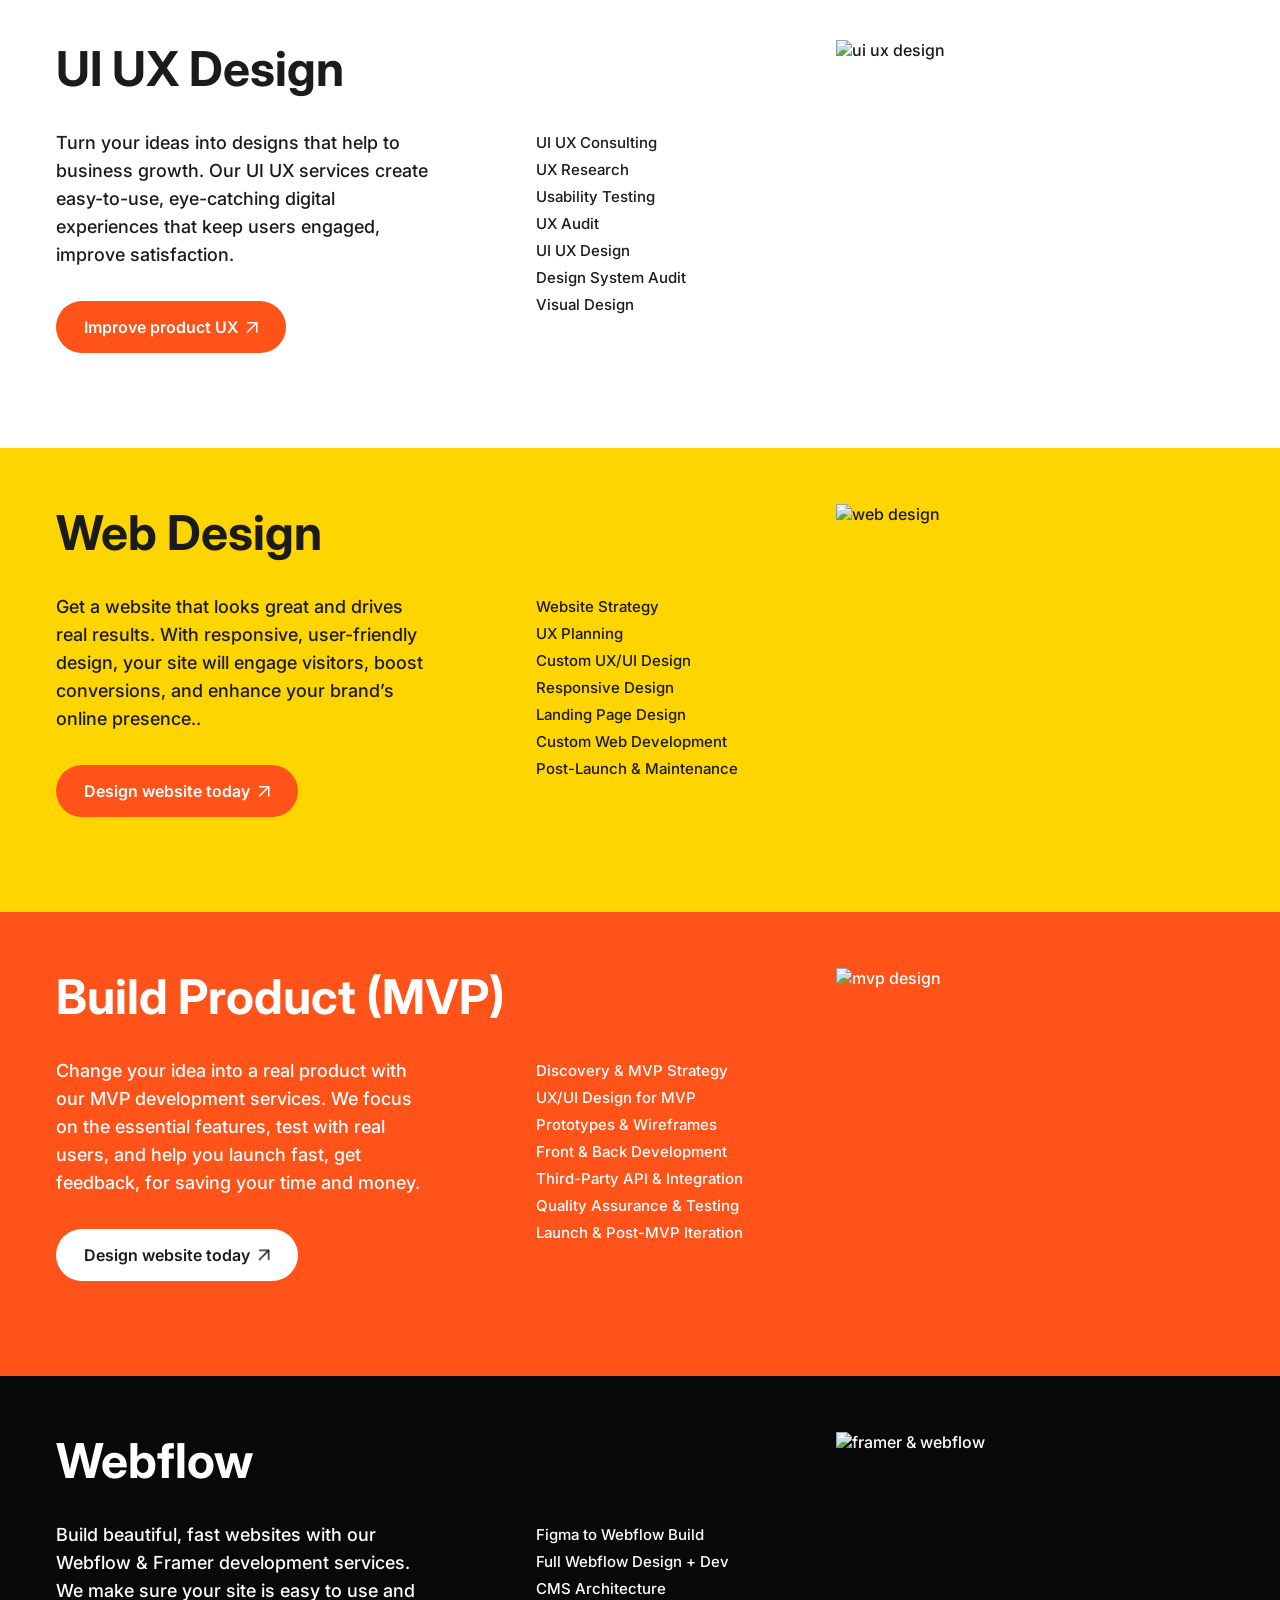
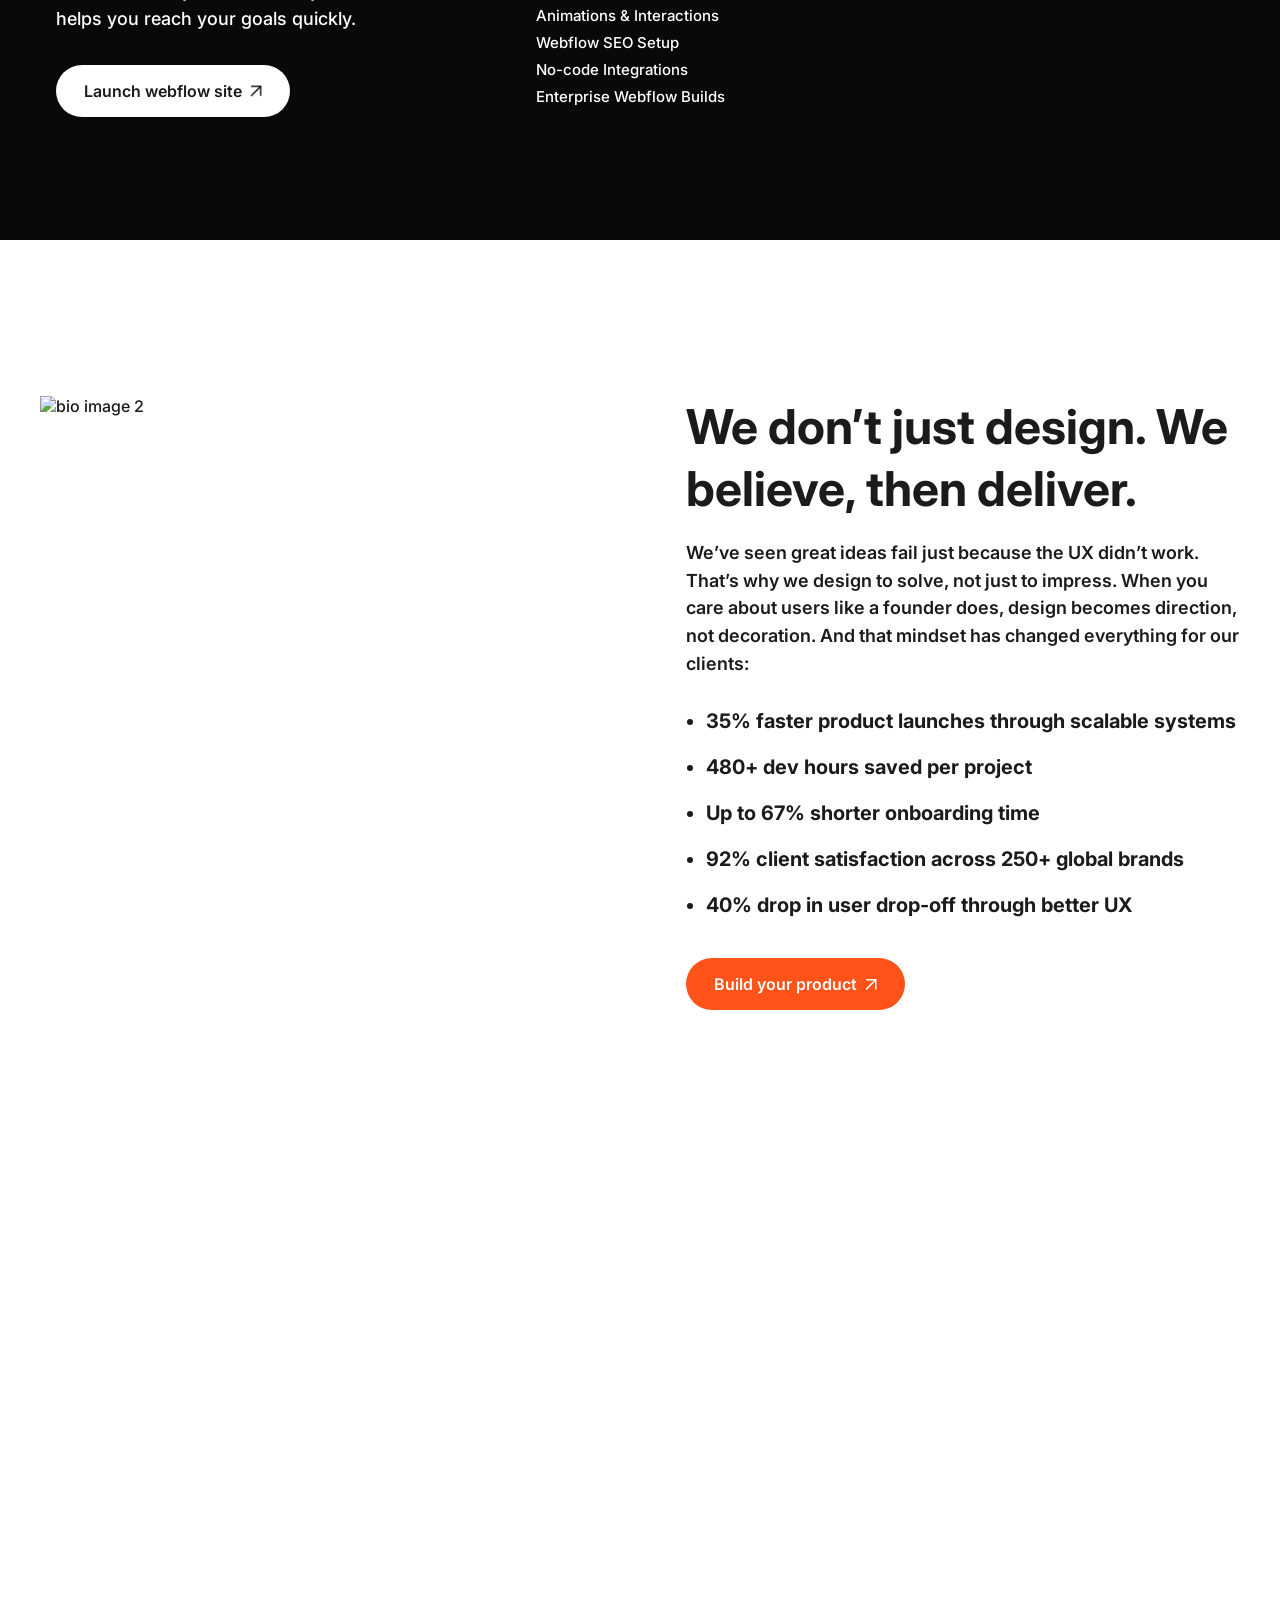
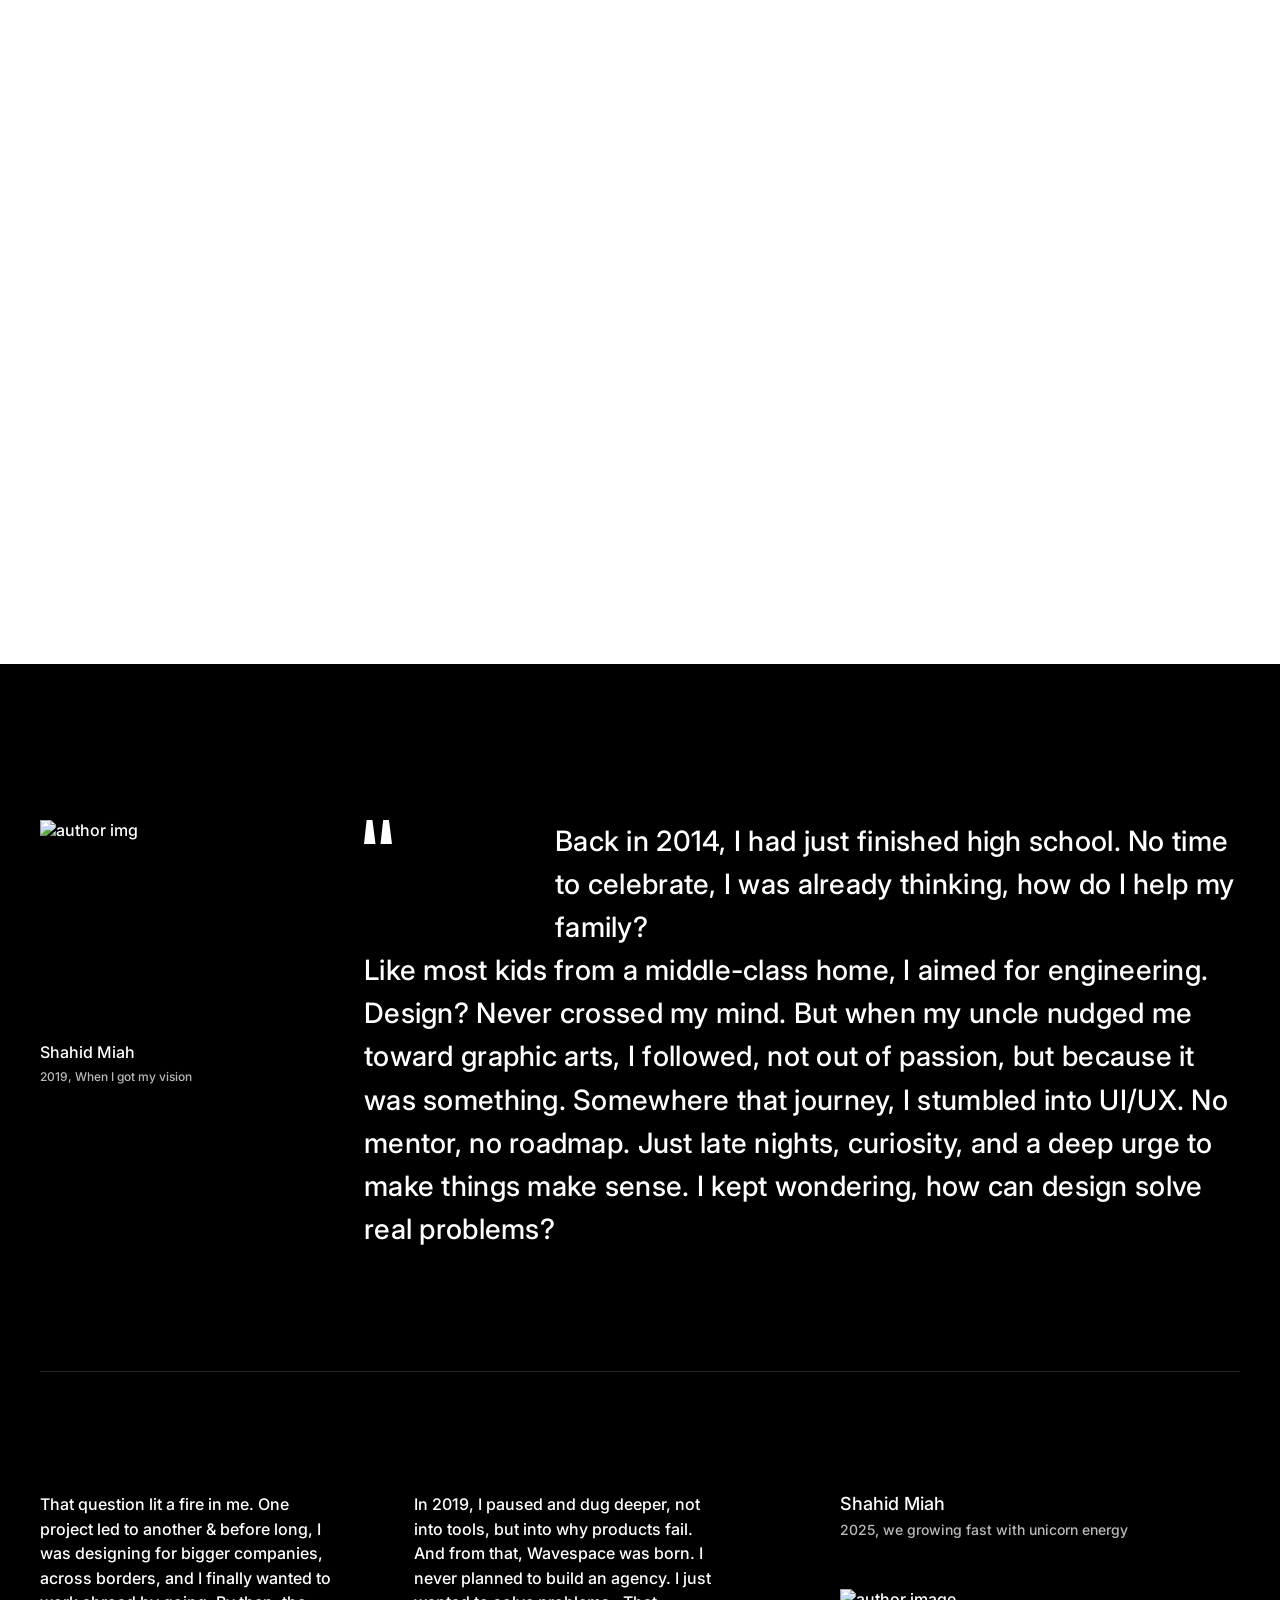
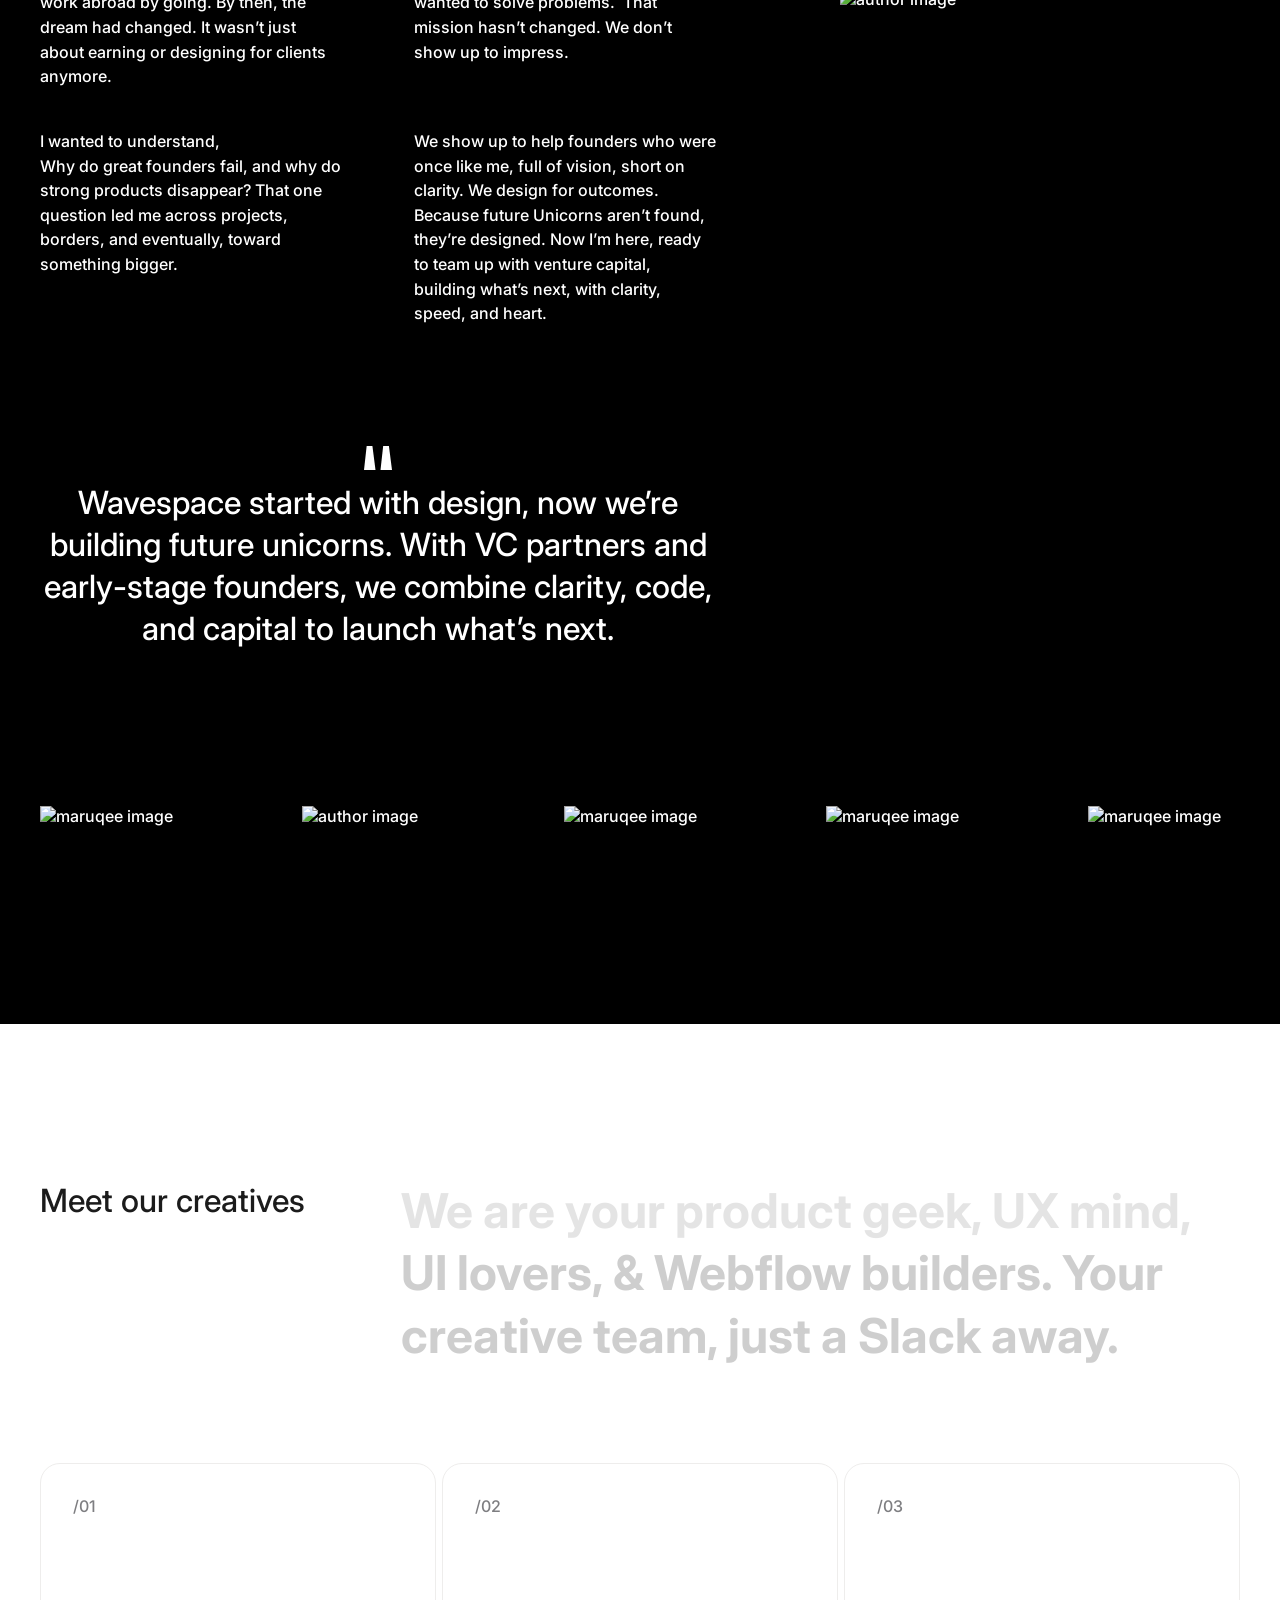
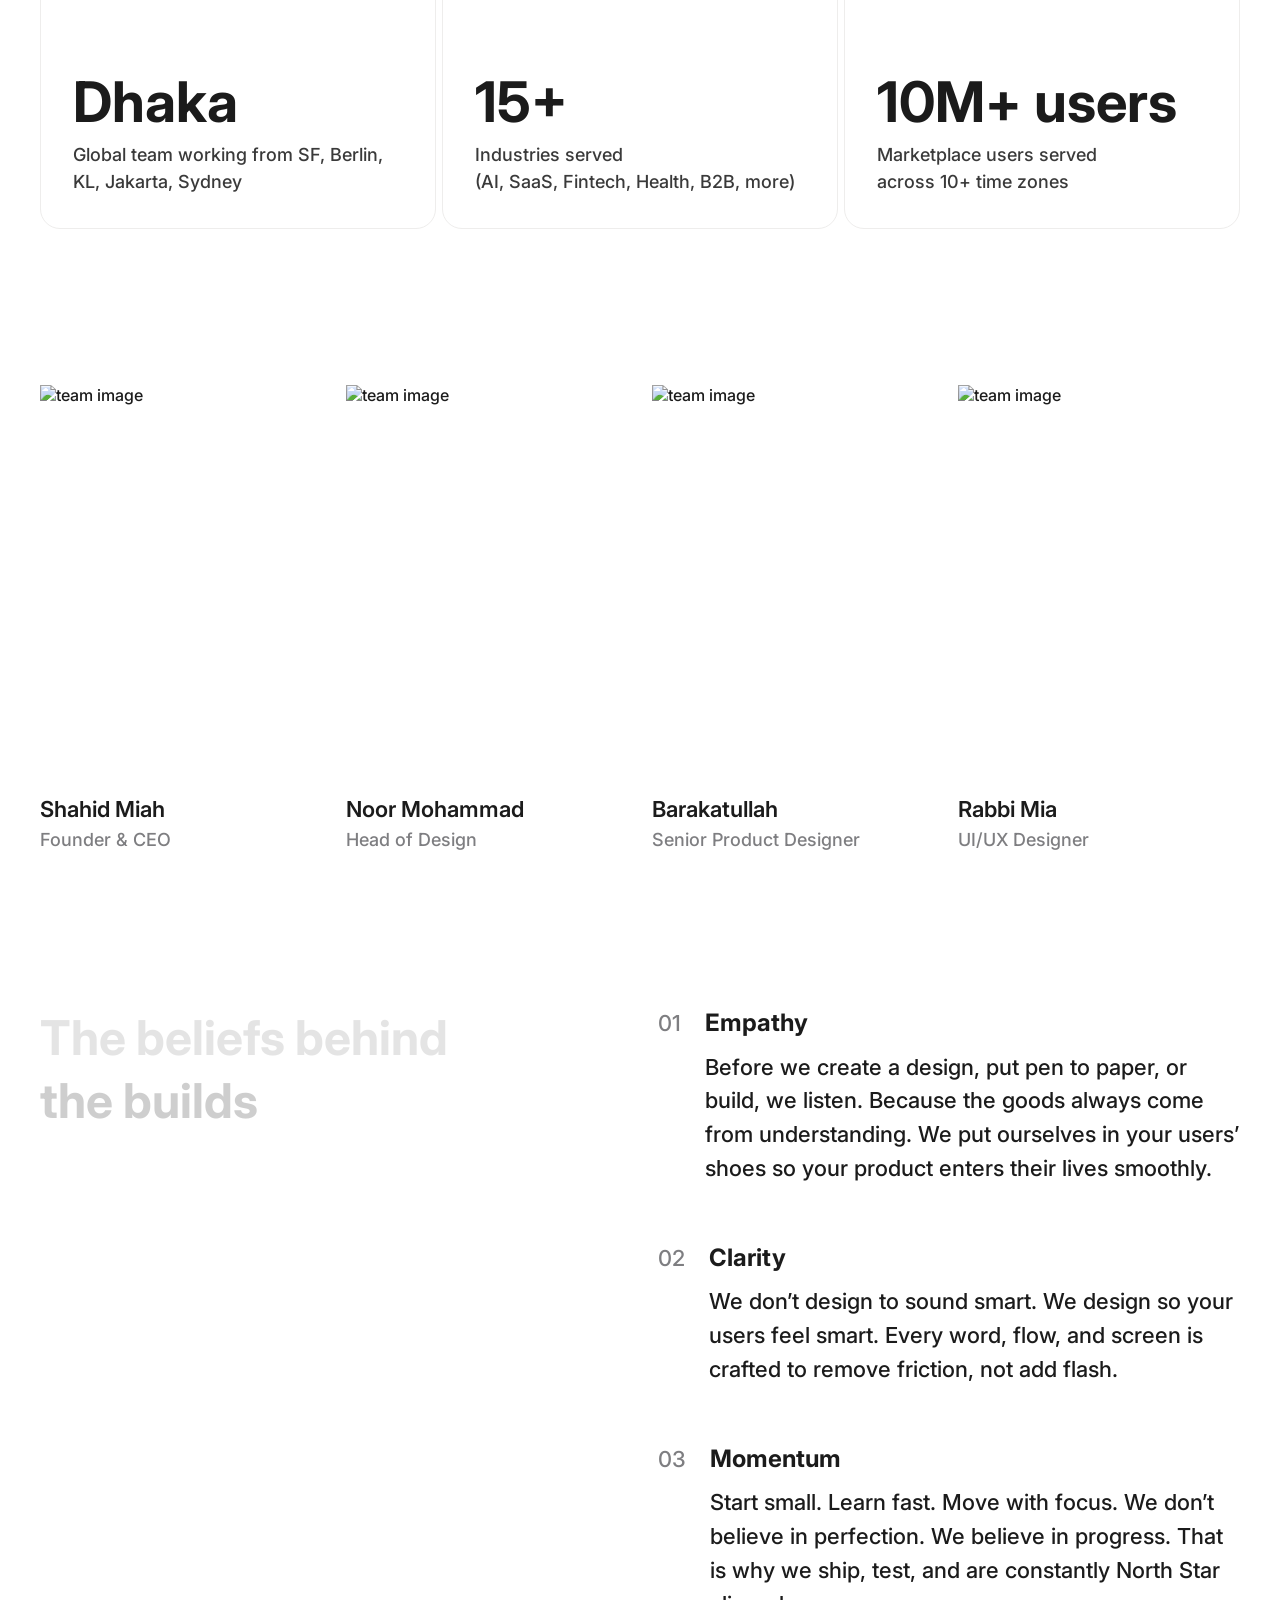
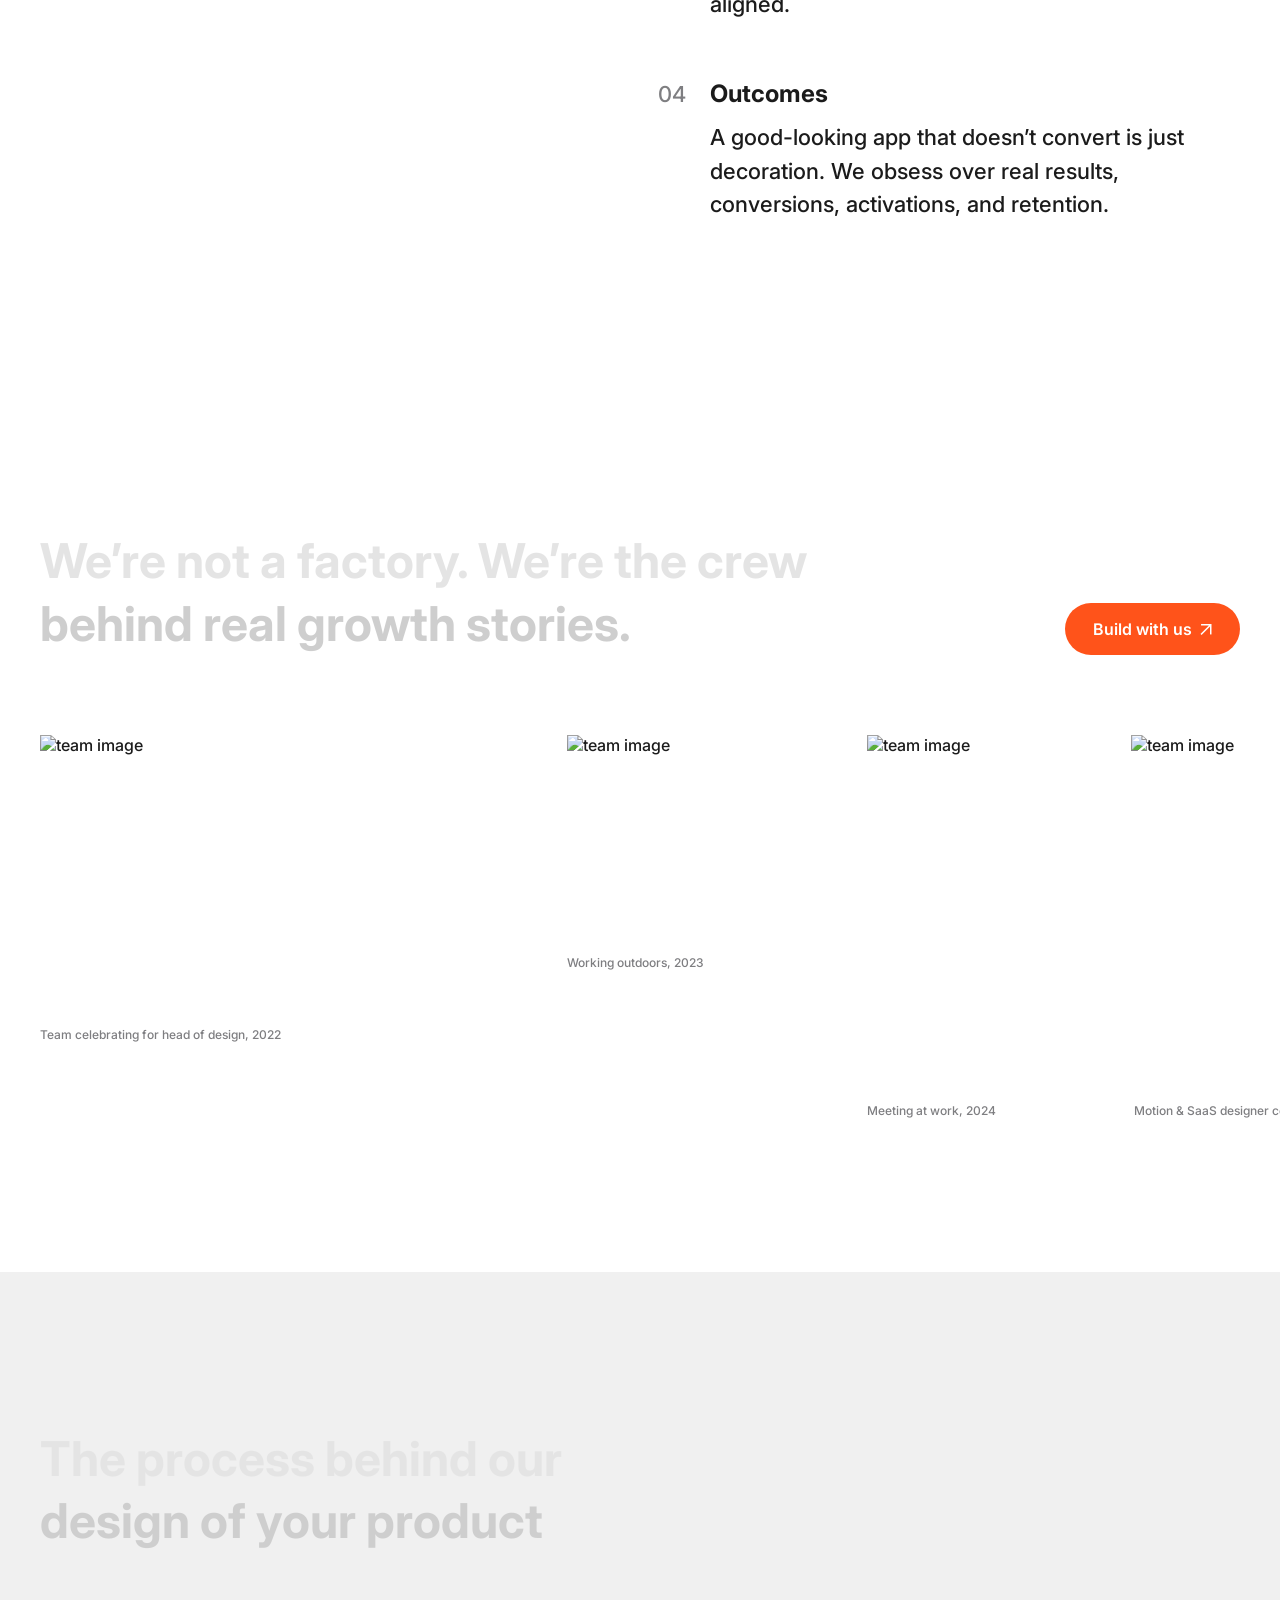
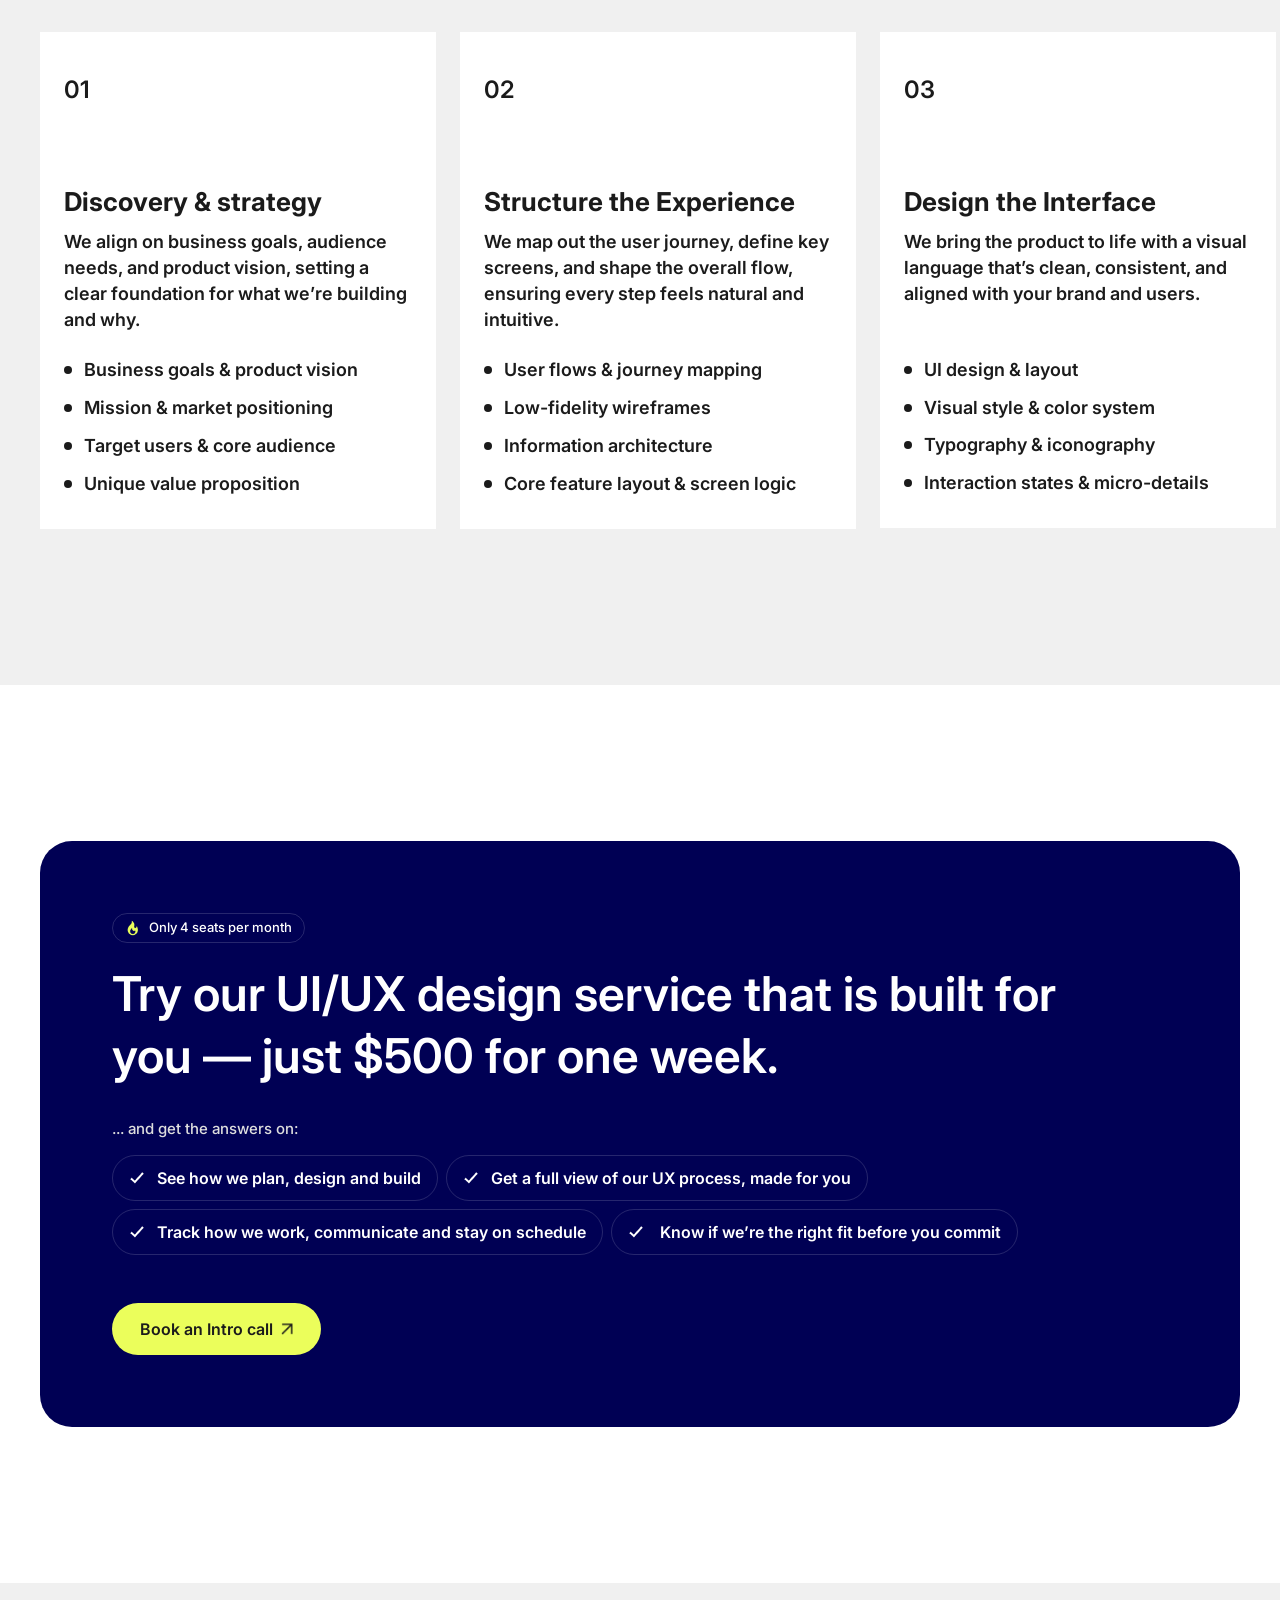
==== commit 68346c93: "update scroll file" ====
--- a/about-us.html
+++ b/about-us.html
@@ -5059,13 +5059,15 @@
         </section>
       </div>
     </div>
-    <script src="assests/js/main.js"></script>
-    <script src="https://cdn.jsdelivr.net/npm/gsap@3.13.0/dist/gsap.min.js"></script>
-    <script src="https://cdn.jsdelivr.net/npm/gsap@3.13.0/dist/ScrollTrigger.min.js"></script>
-    <!-- ScrollSmoother requires ScrollTrigger -->
-    <script src="https://cdn.jsdelivr.net/npm/gsap@3.13.0/dist/ScrollSmoother.min.js"></script>
-    <script src="https://cdn.jsdelivr.net/npm/gsap@3.13.0/dist/SplitText.min.js"></script>
-    <!-- Swiper -->
-    <script src="assests/js/swiper-bundle.min.js"></script>
+     <!-- contect sec end -->
+     <script src="https://cdn.jsdelivr.net/npm/gsap@3.13.0/dist/gsap.min.js"></script>
+     <script src="https://cdn.jsdelivr.net/npm/gsap@3.13.0/dist/ScrollTrigger.min.js"></script>
+     <!-- ScrollSmoother requires ScrollTrigger -->
+     <script src="https://cdn.jsdelivr.net/npm/gsap@3.13.0/dist/ScrollSmoother.min.js"></script>
+     <script src="https://cdn.jsdelivr.net/npm/gsap@3.13.0/dist/SplitText.min.js"></script>
+     <script src="assests/js/main.js"></script>
+     <!-- Swiper -->
+     <script src="assests/js/swiper-bundle.min.js"></script>
+
   </body>
 </html>
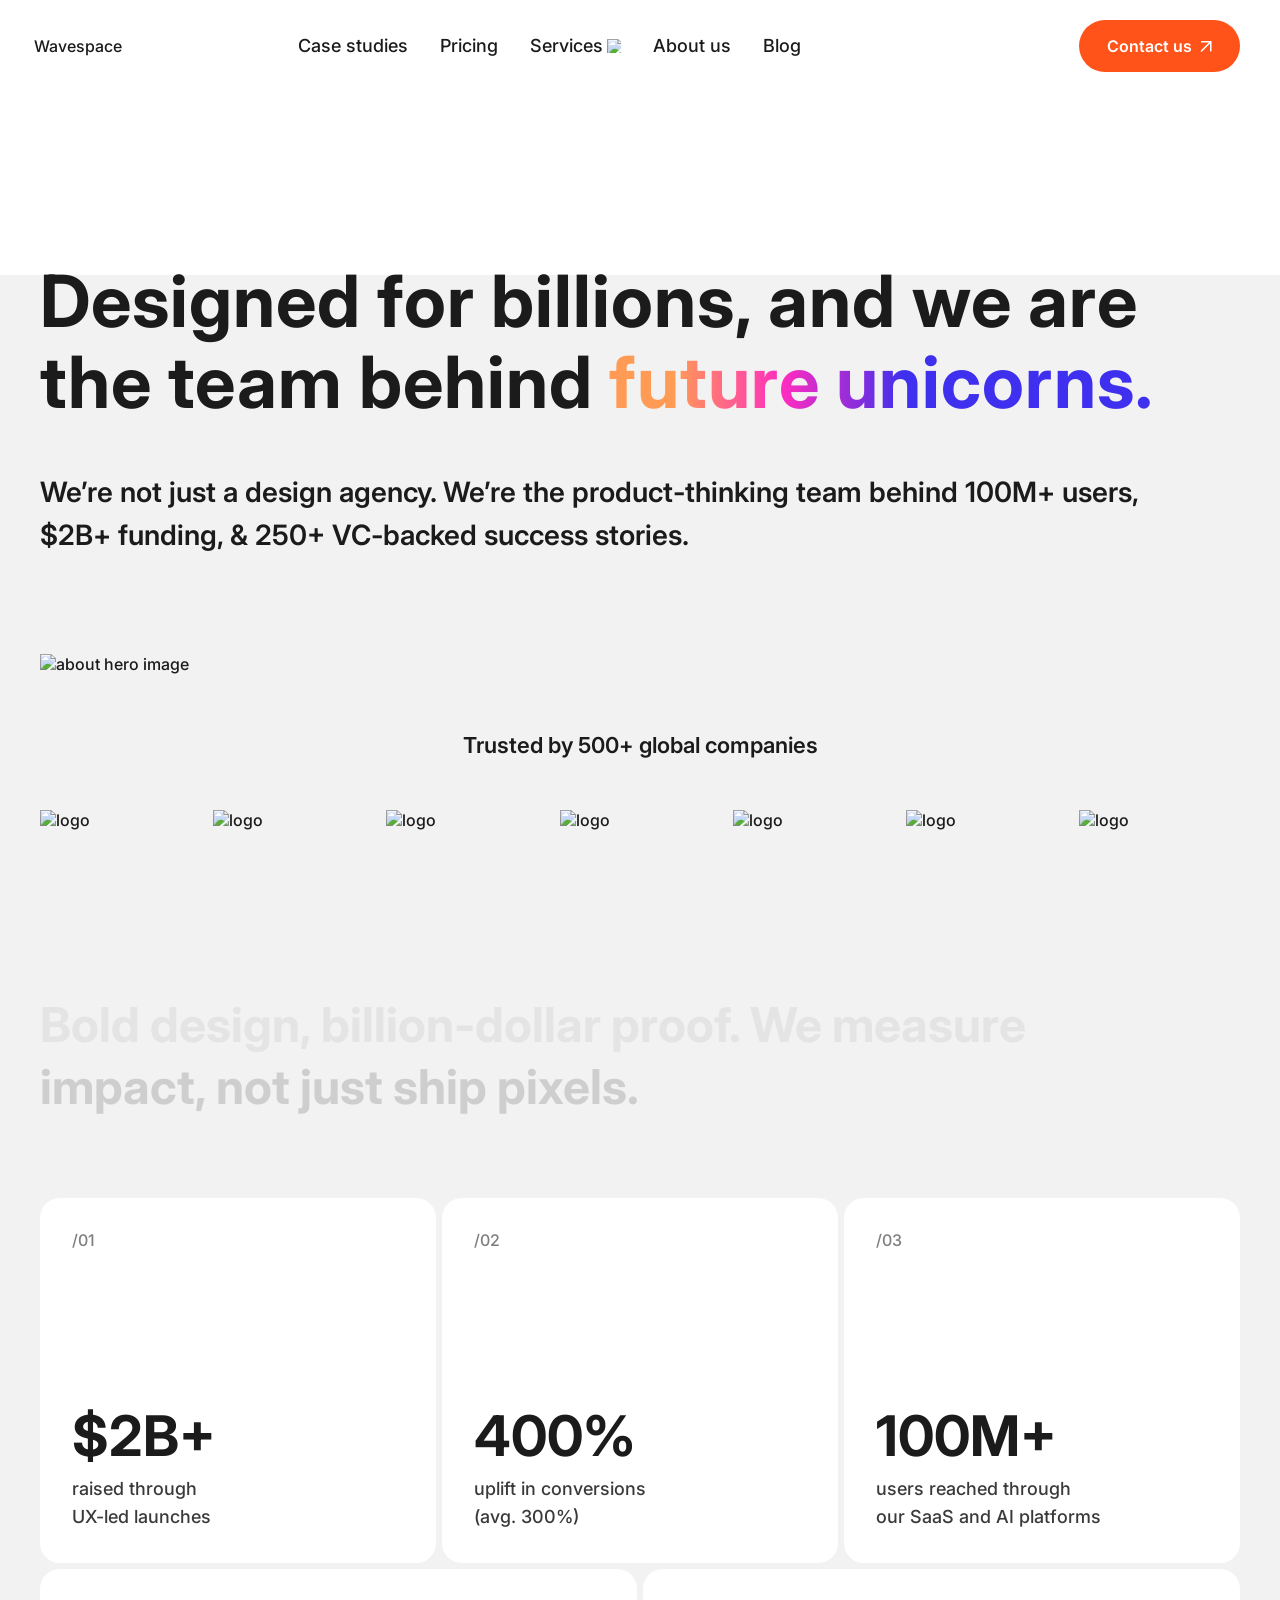
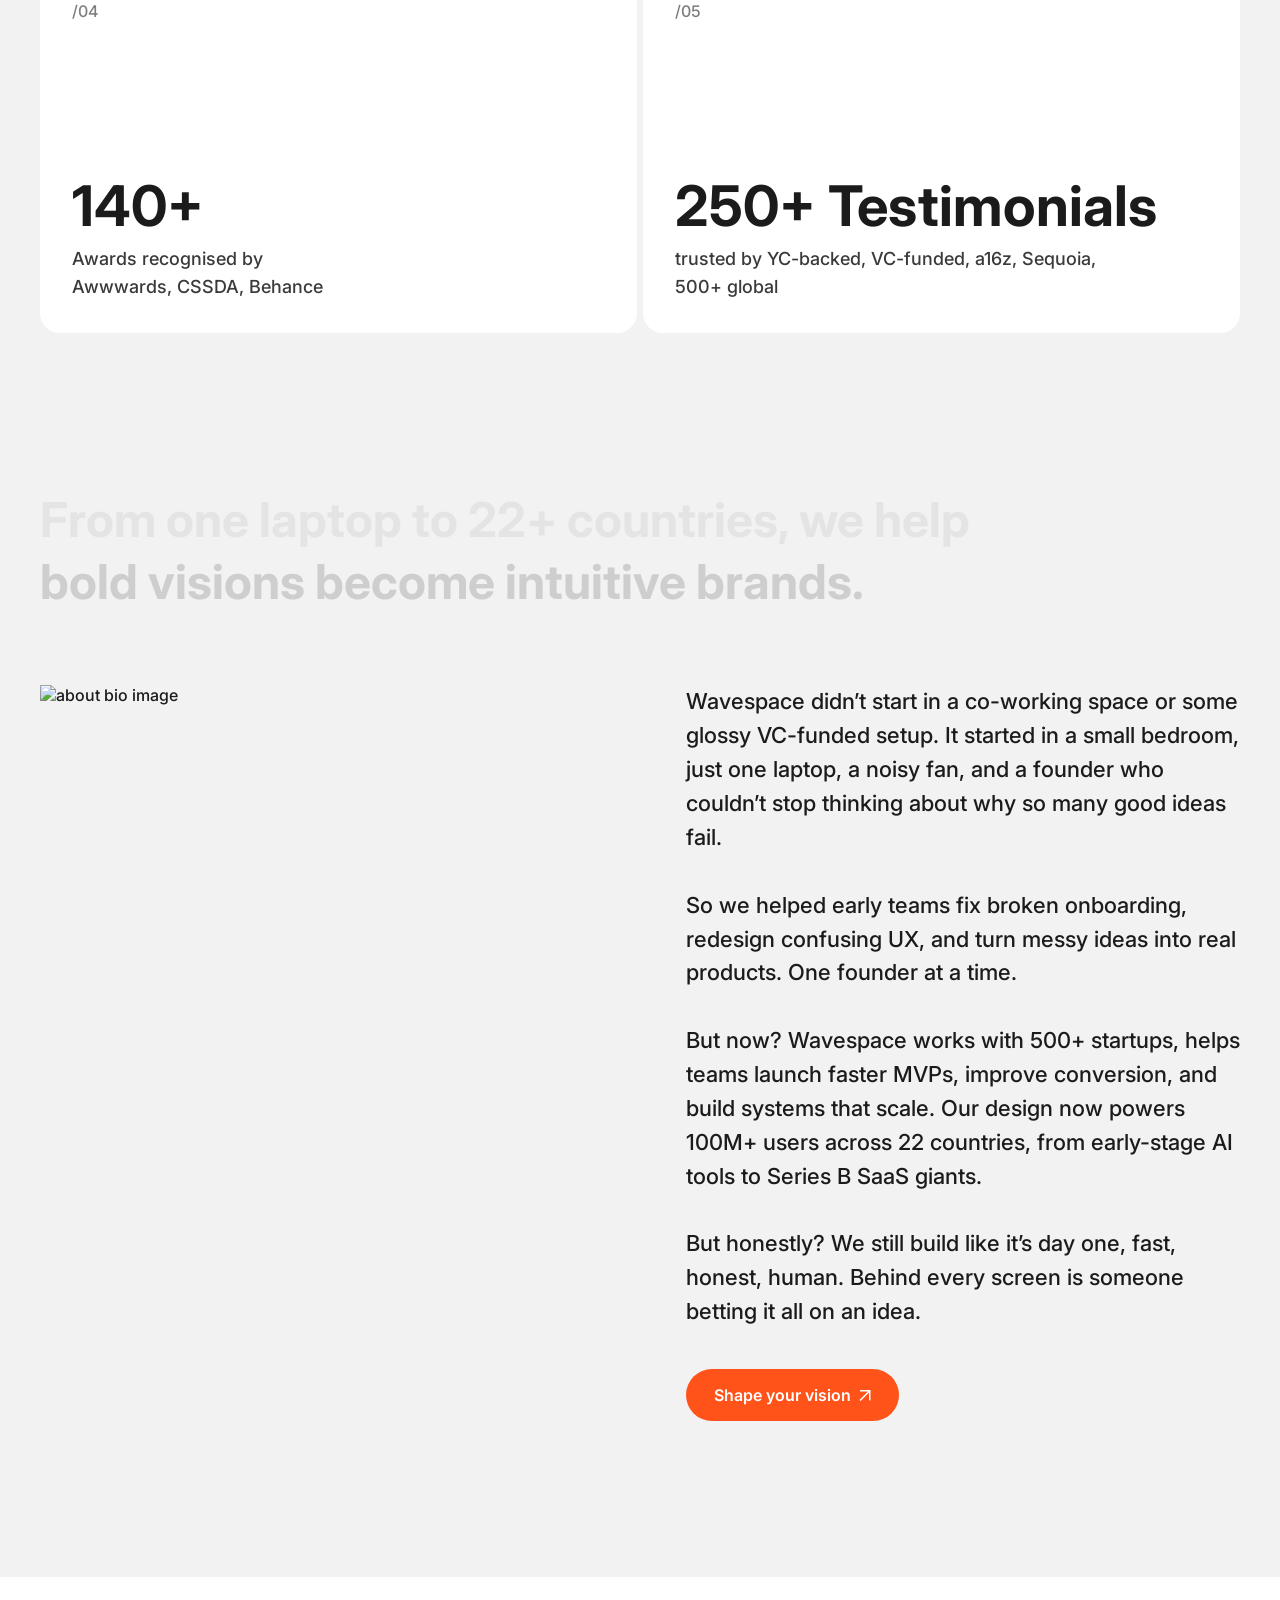
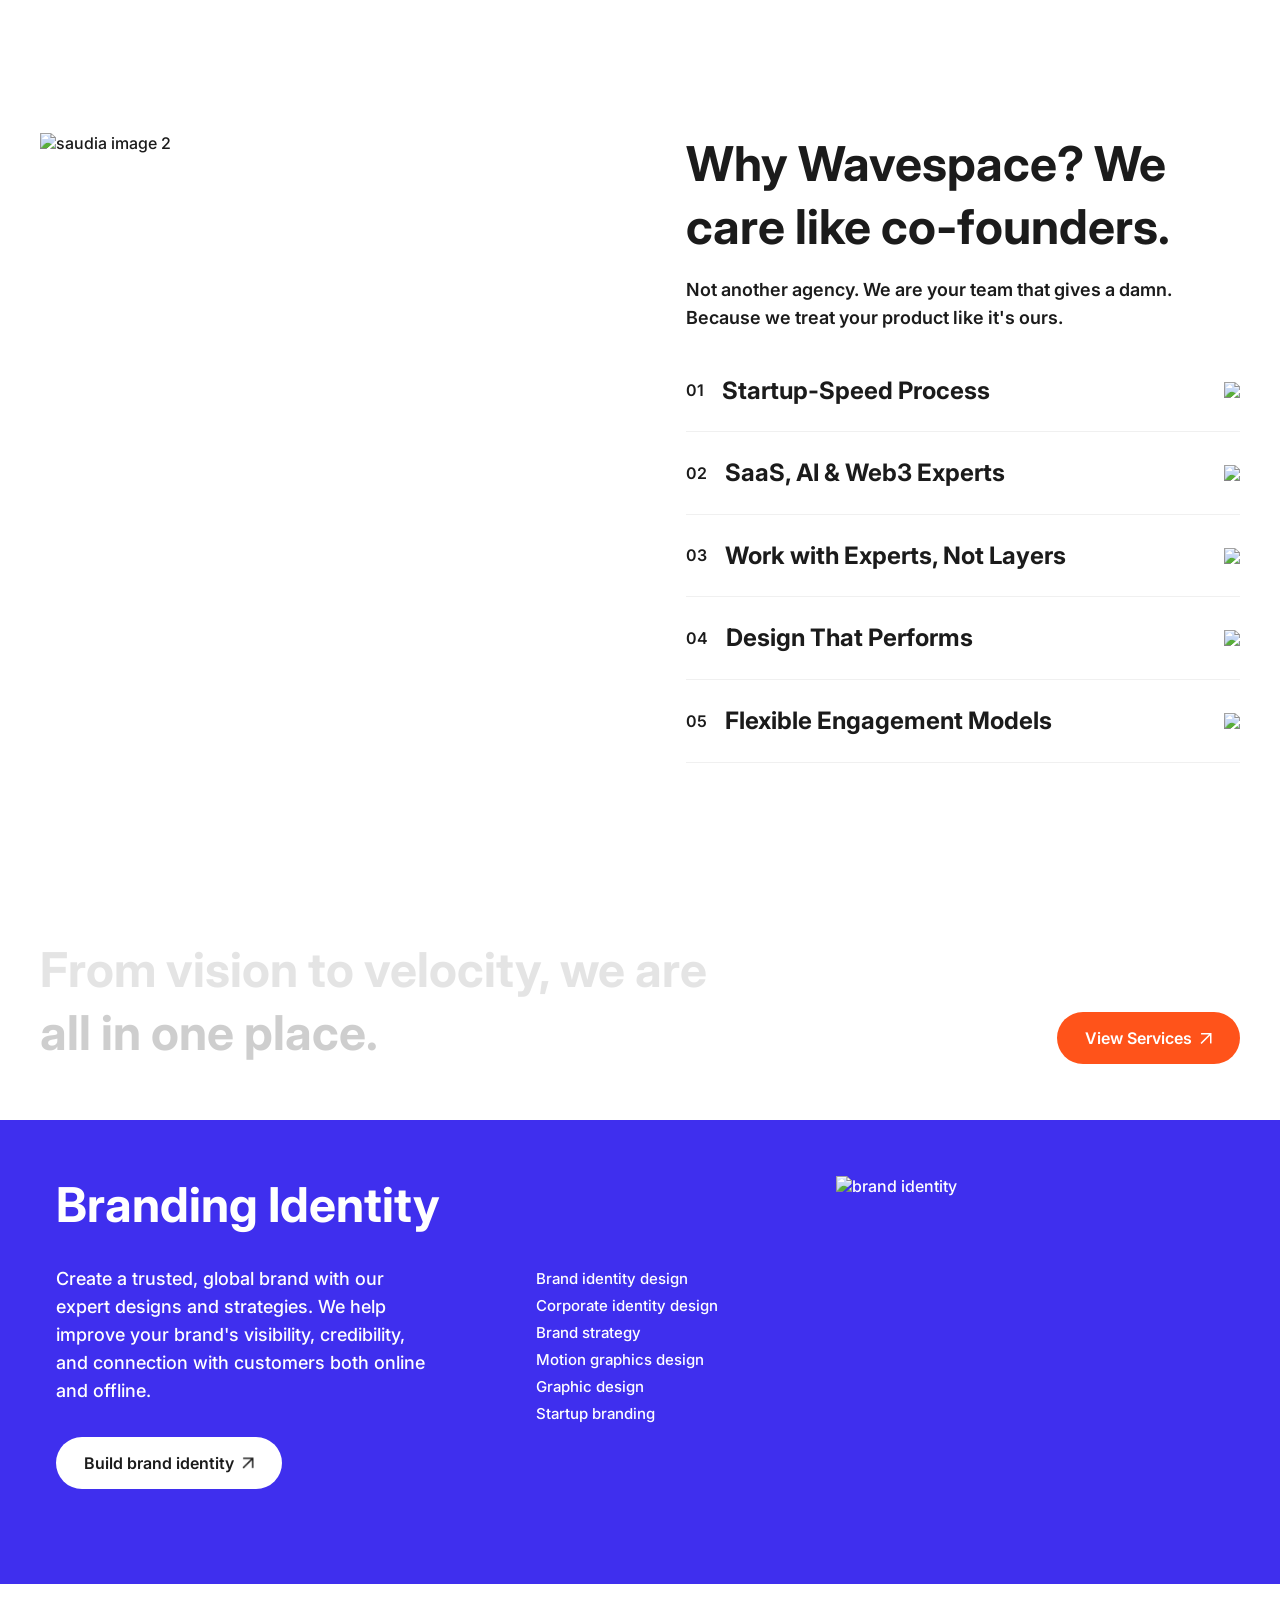
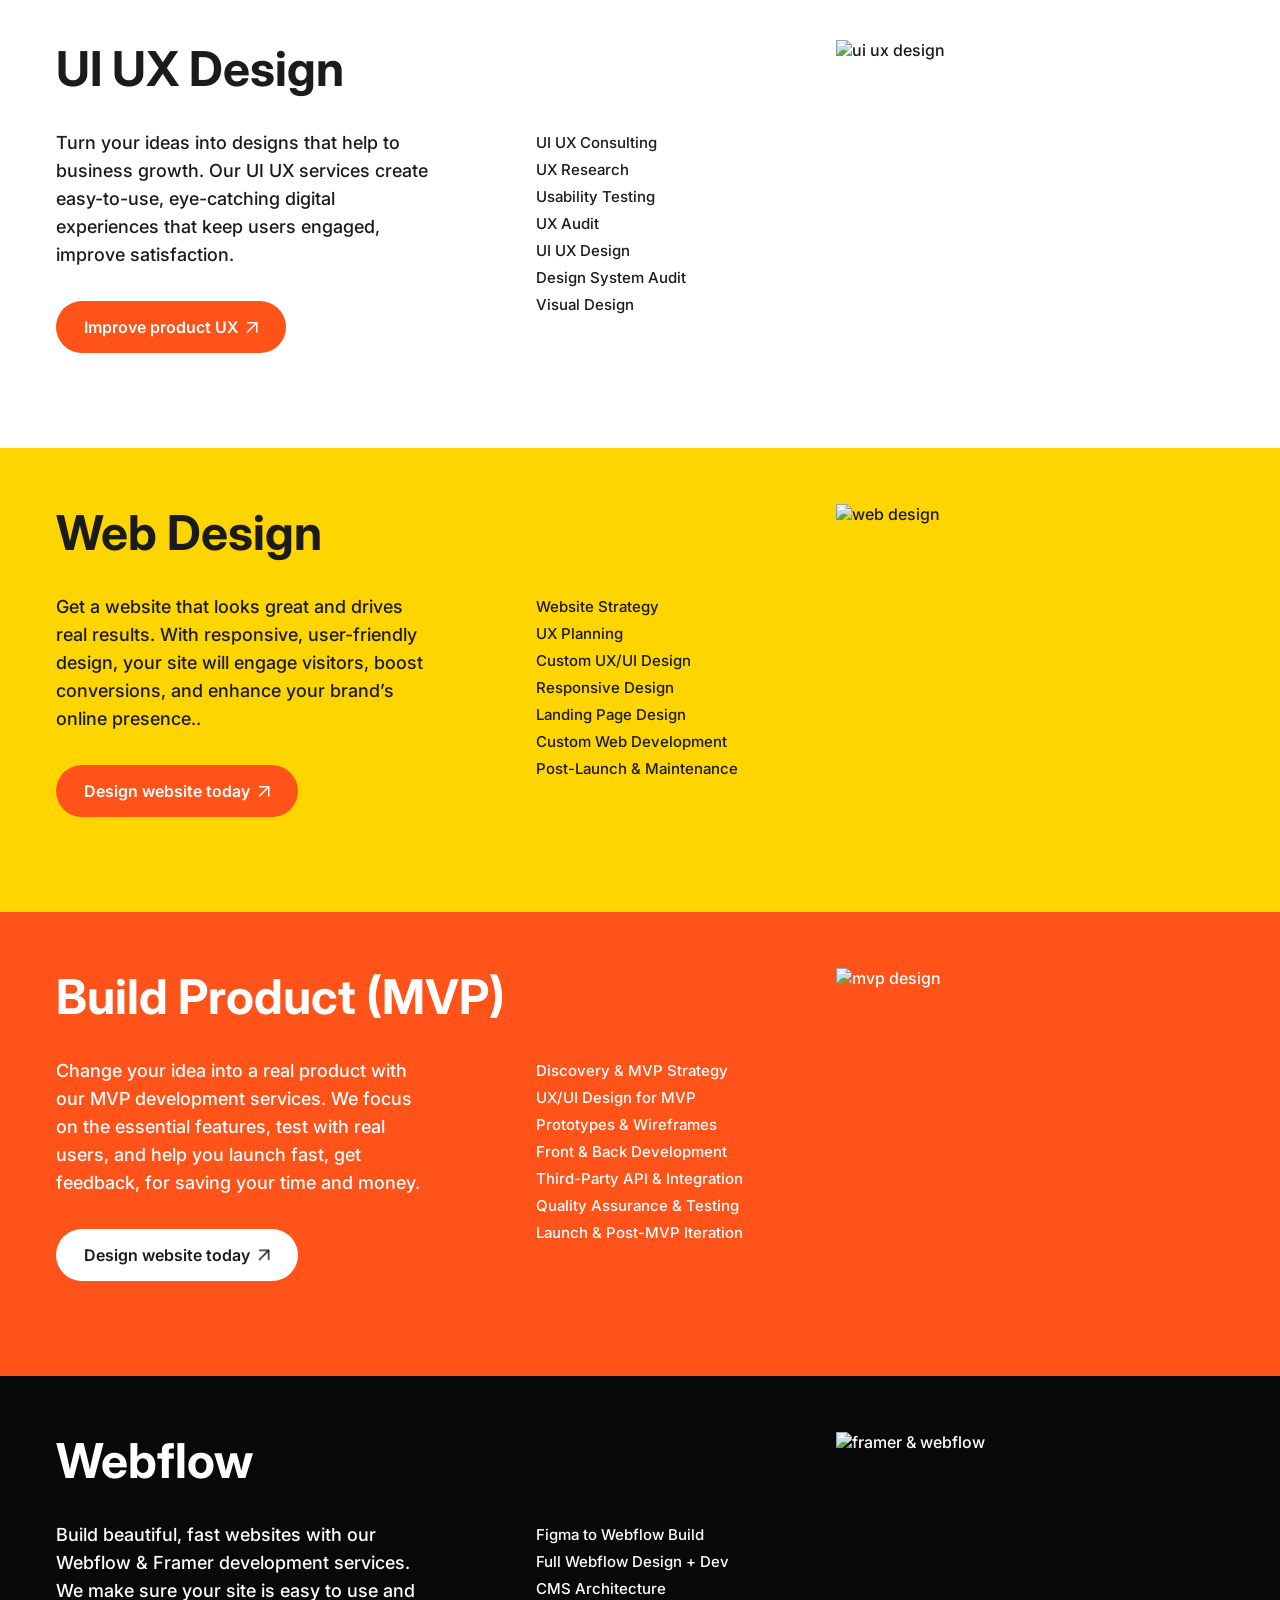
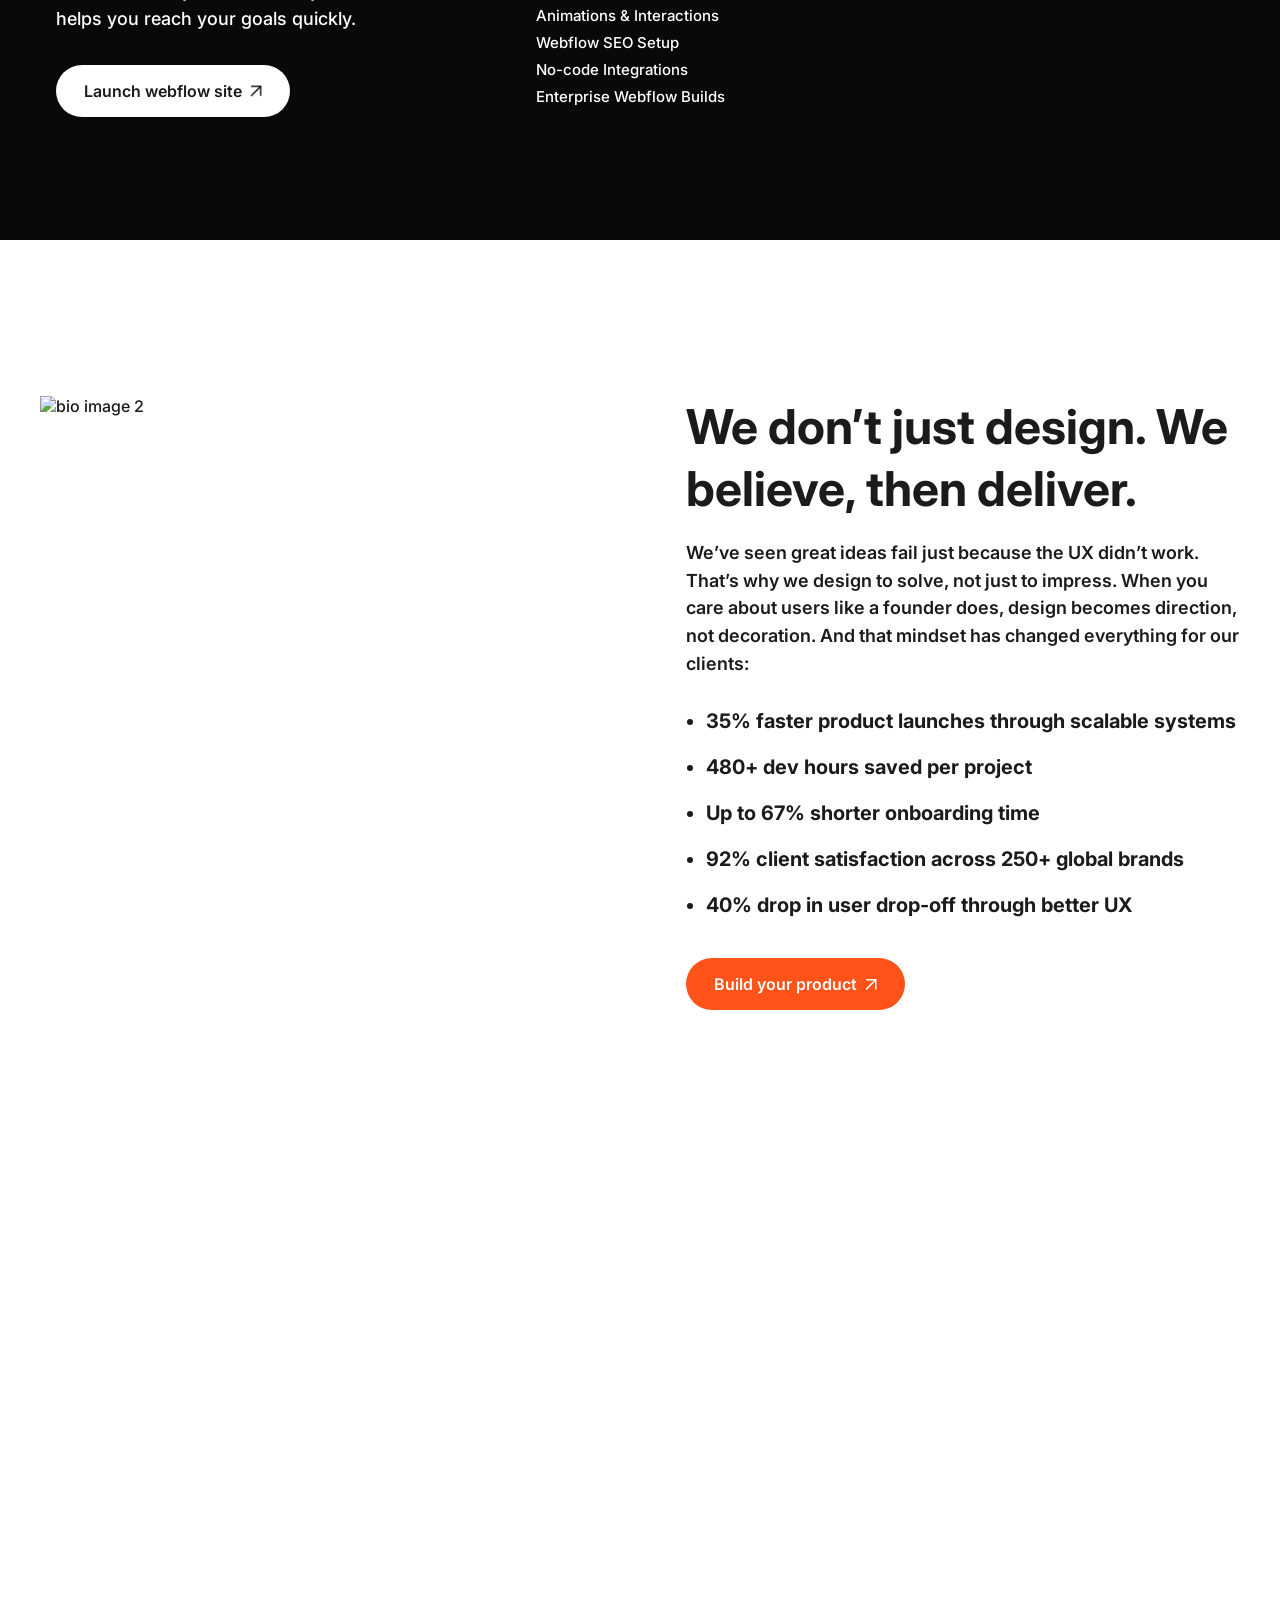
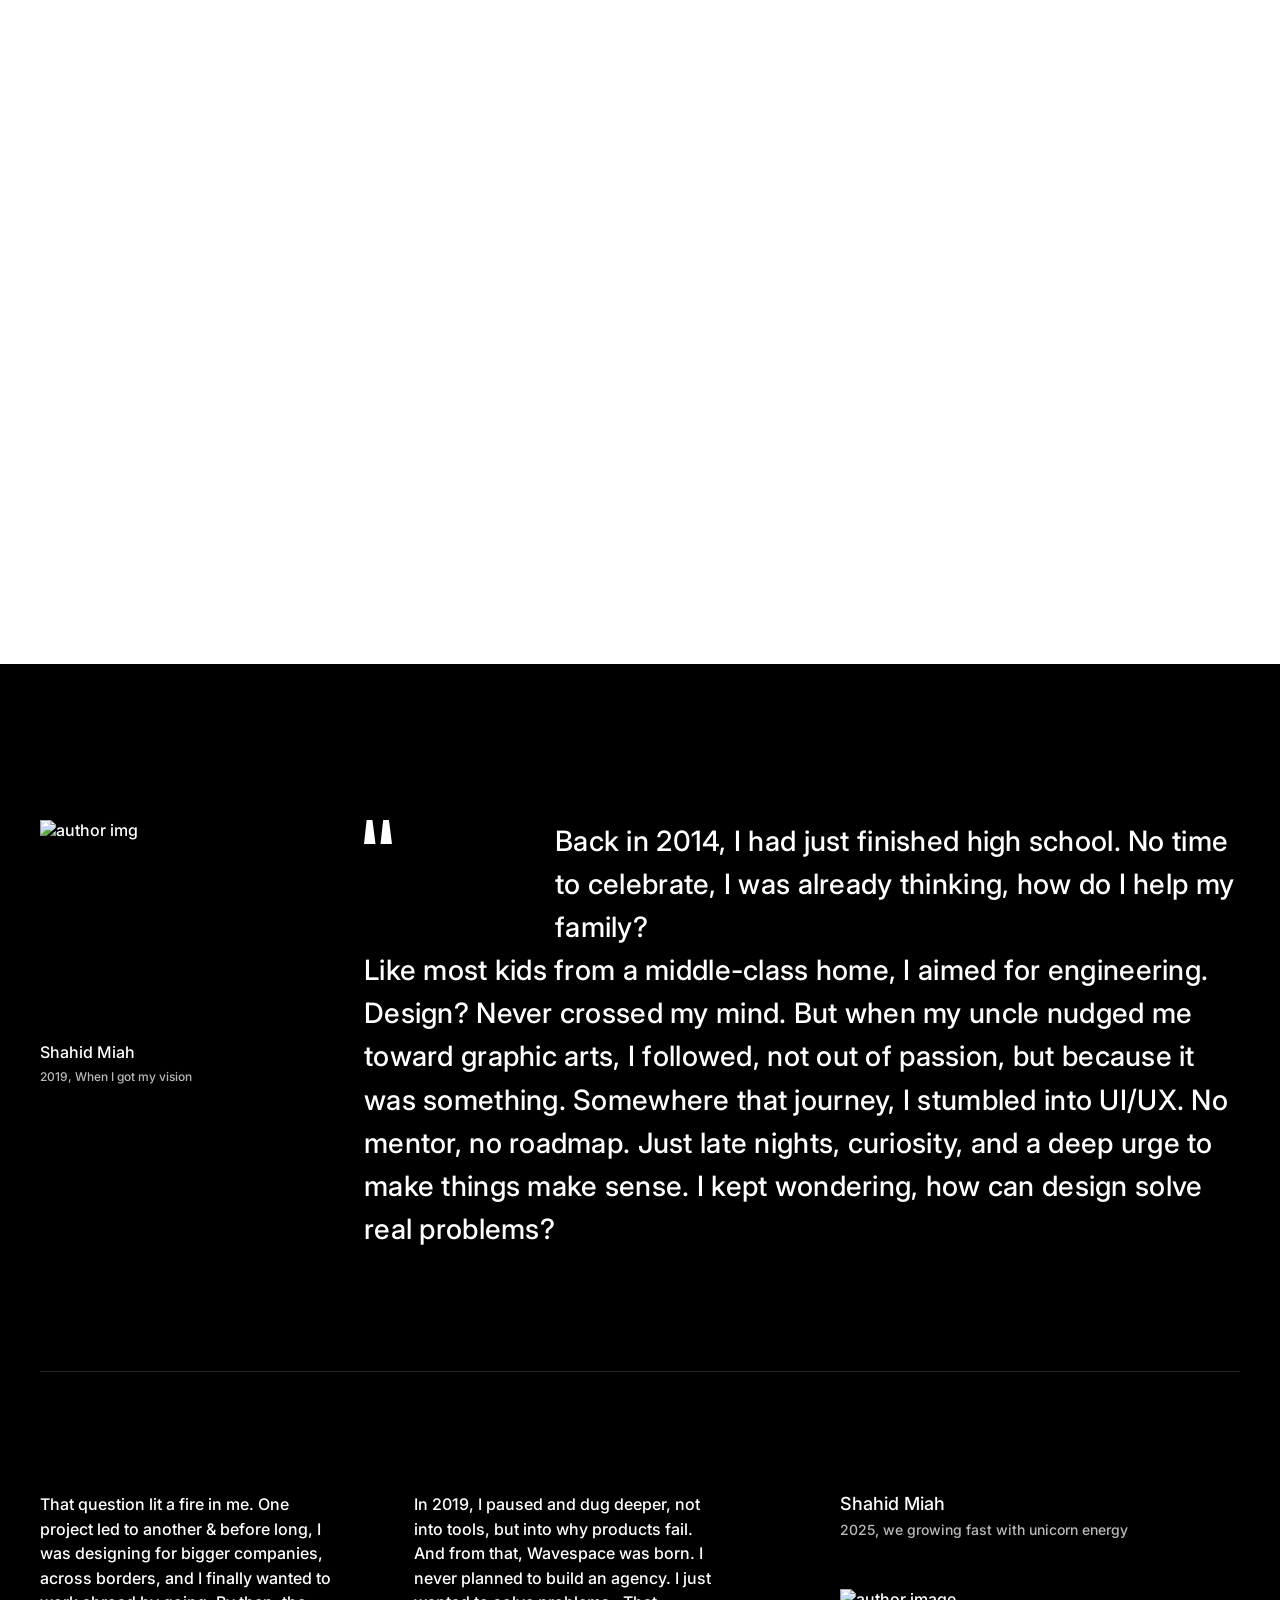
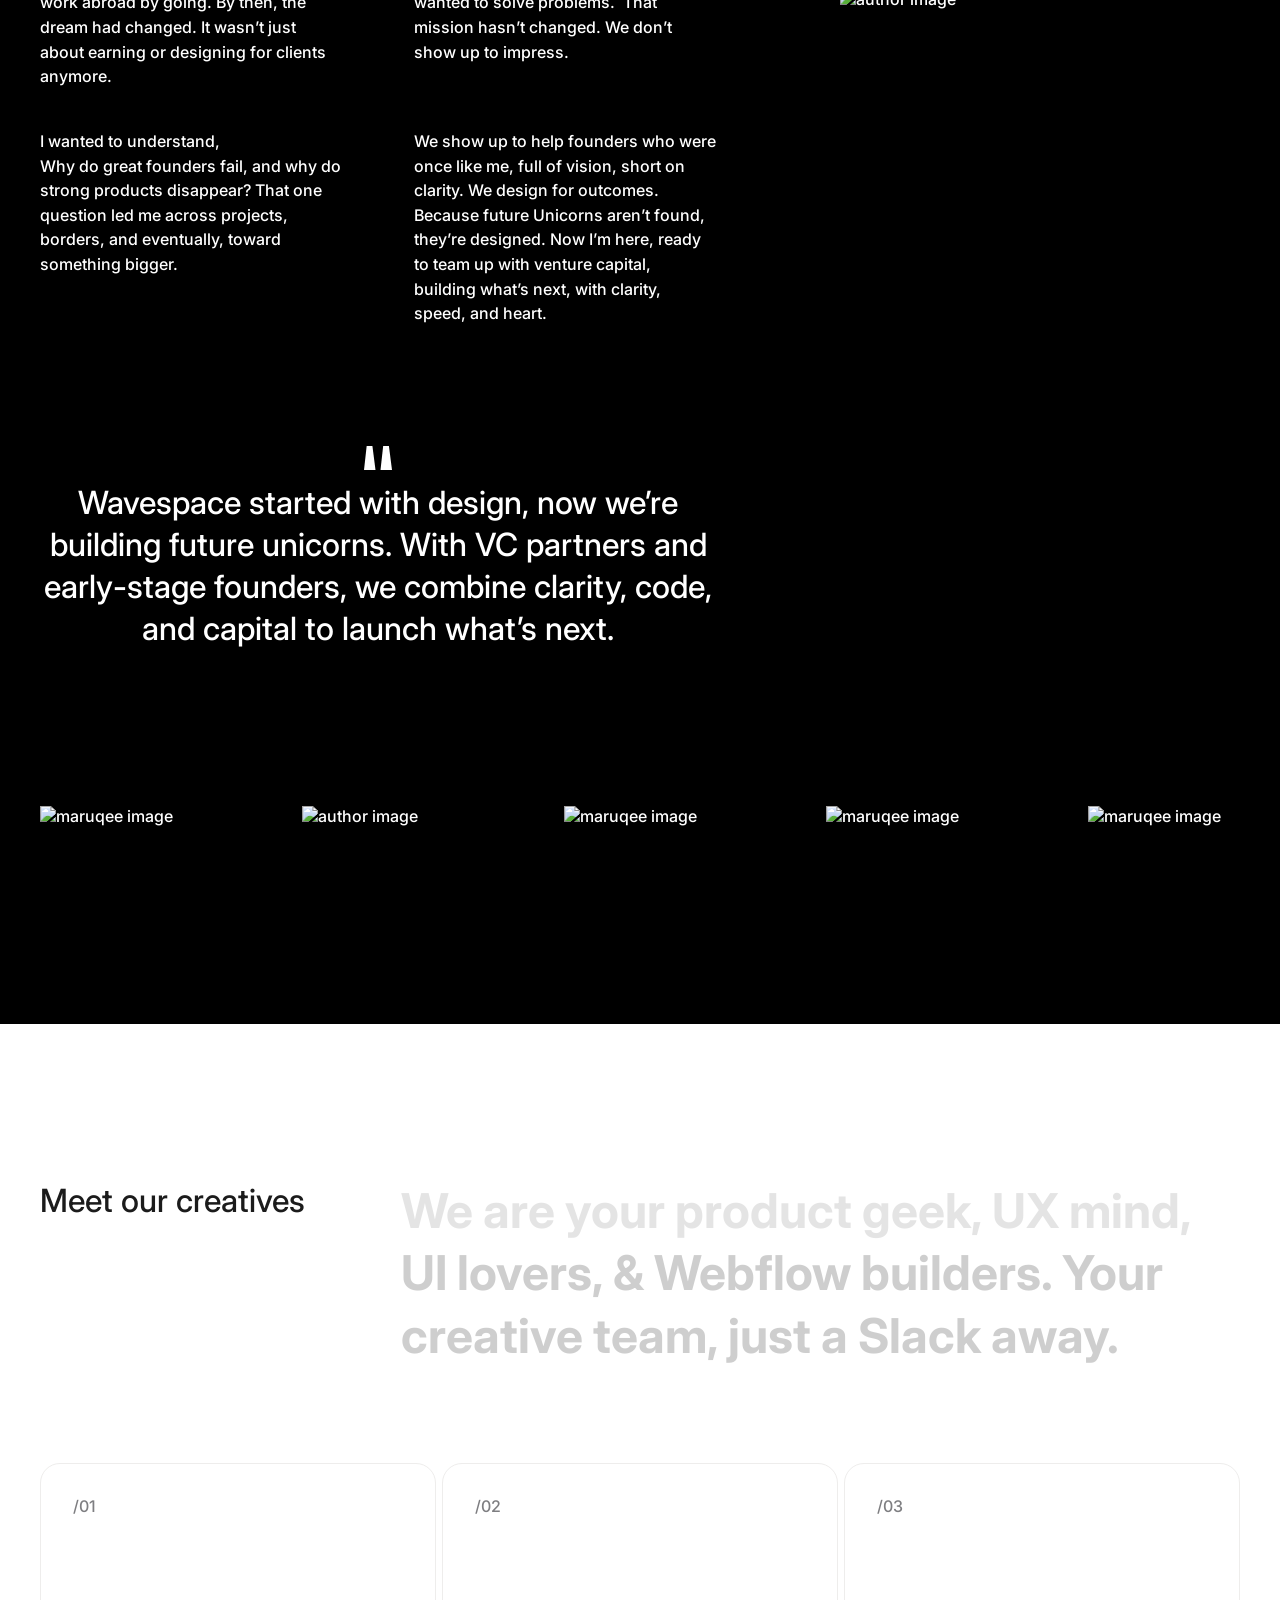
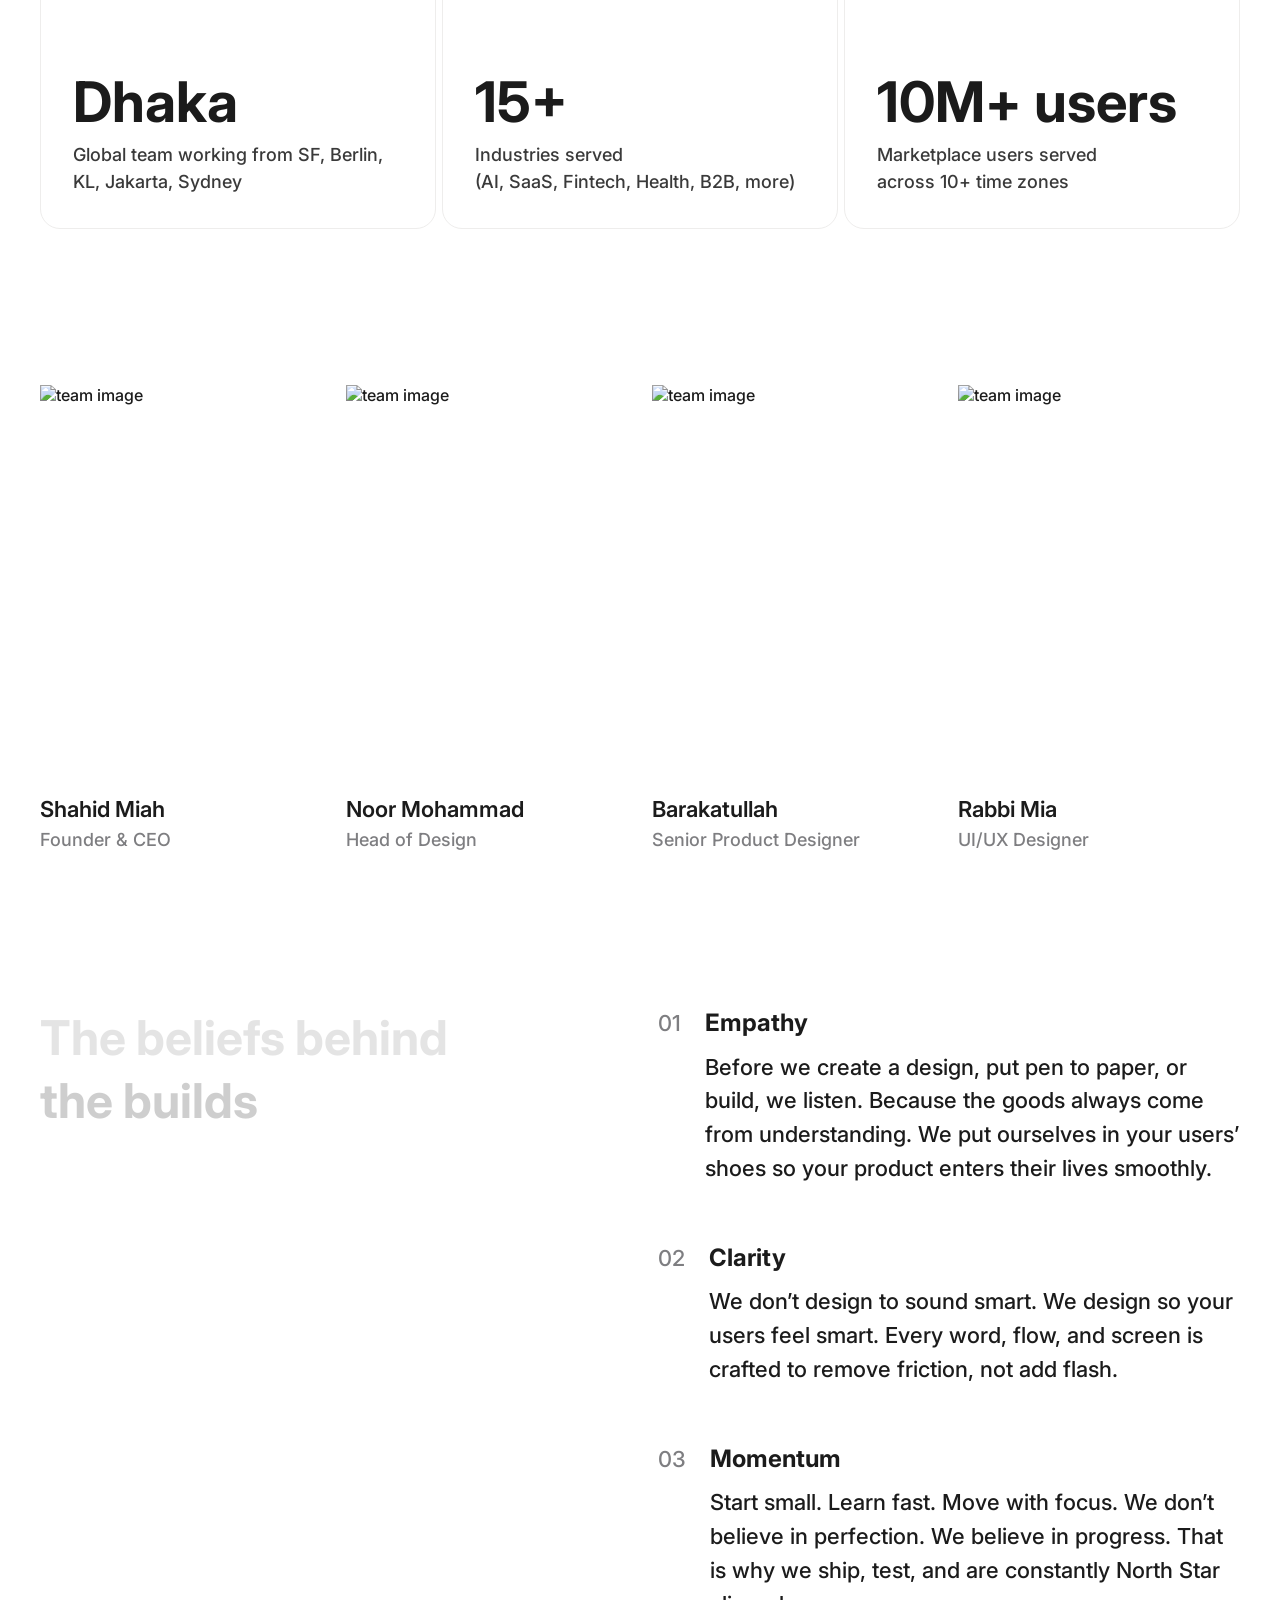
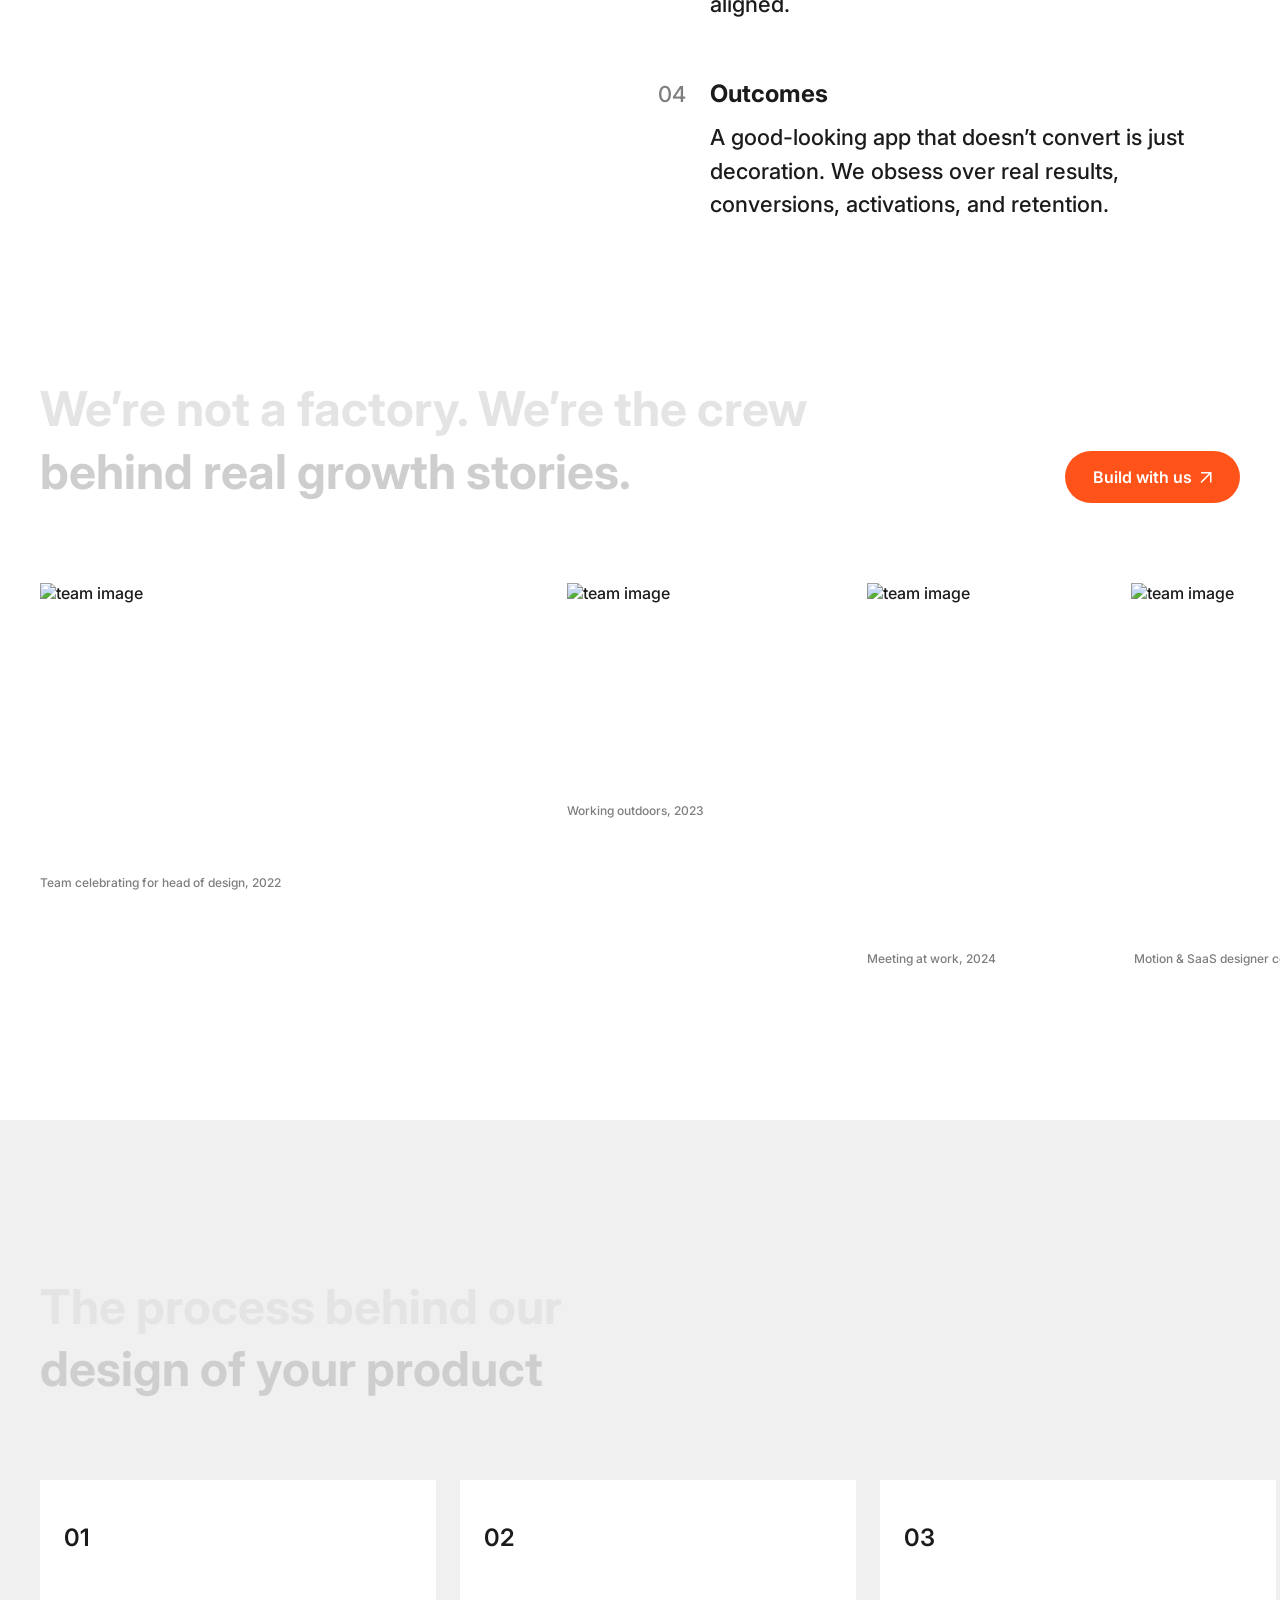
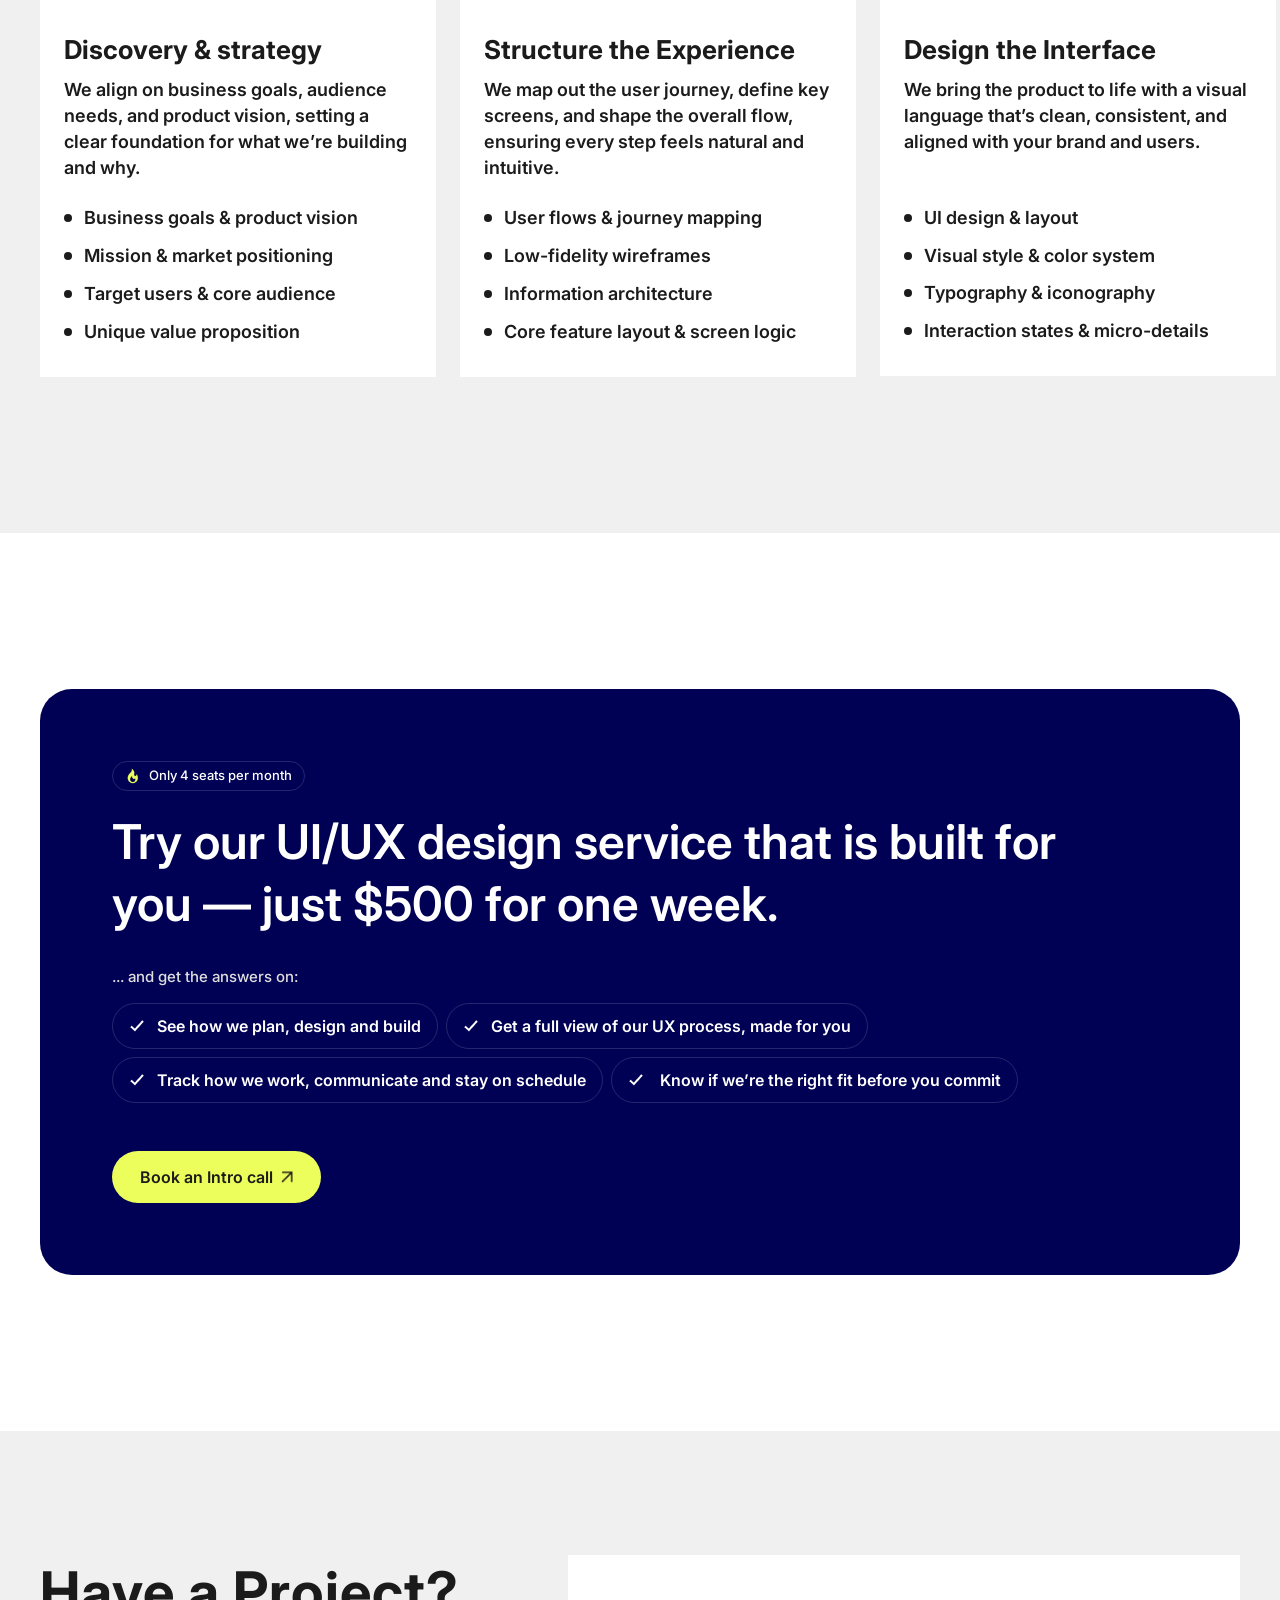
==== commit 8d3deea6: "resolve" ====
--- a/about-us.html
+++ b/about-us.html
@@ -6,6 +6,7 @@
     <title>Document</title>
     <link rel="stylesheet" href="assests/css/swiper-bundle.min.css" />
     <link rel="stylesheet" href="assests/css/index.css" />
+    <script src="assests/js/header.js"></script>
   </head>
 
   <body>
@@ -397,13 +398,13 @@
                 </nav>
               </div>
               <a
-                href="/about"
+                href="/about-us.html"
                 class="nav_link navbar__link--underline c__black w-inline-block"
               >
                 <div>About us</div>
               </a>
               <a
-                href="/blog"
+                href="/blog.html"
                 class="nav_link navbar__link--underline c__black w-inline-block"
               >
                 <div>Blog</div>
@@ -476,8 +477,8 @@
             <a href="/case-studies" class="navbar-mobile__link">Case studies</a
             ><a href="/subscription" class="navbar-mobile__link">Pricing</a
             ><a href="/services" class="navbar-mobile__link">Services</a
-            ><a href="/about" class="navbar-mobile__link">About us</a>
-            <a href="/blog" class="navbar-mobile__link">Blog</a>
+            ><a href="/about-us.html" class="navbar-mobile__link">About us</a>
+            <a href="/blog.html" class="navbar-mobile__link">Blog</a>
           </div>
           <div class="navbar-mobile__contact">
             <a
